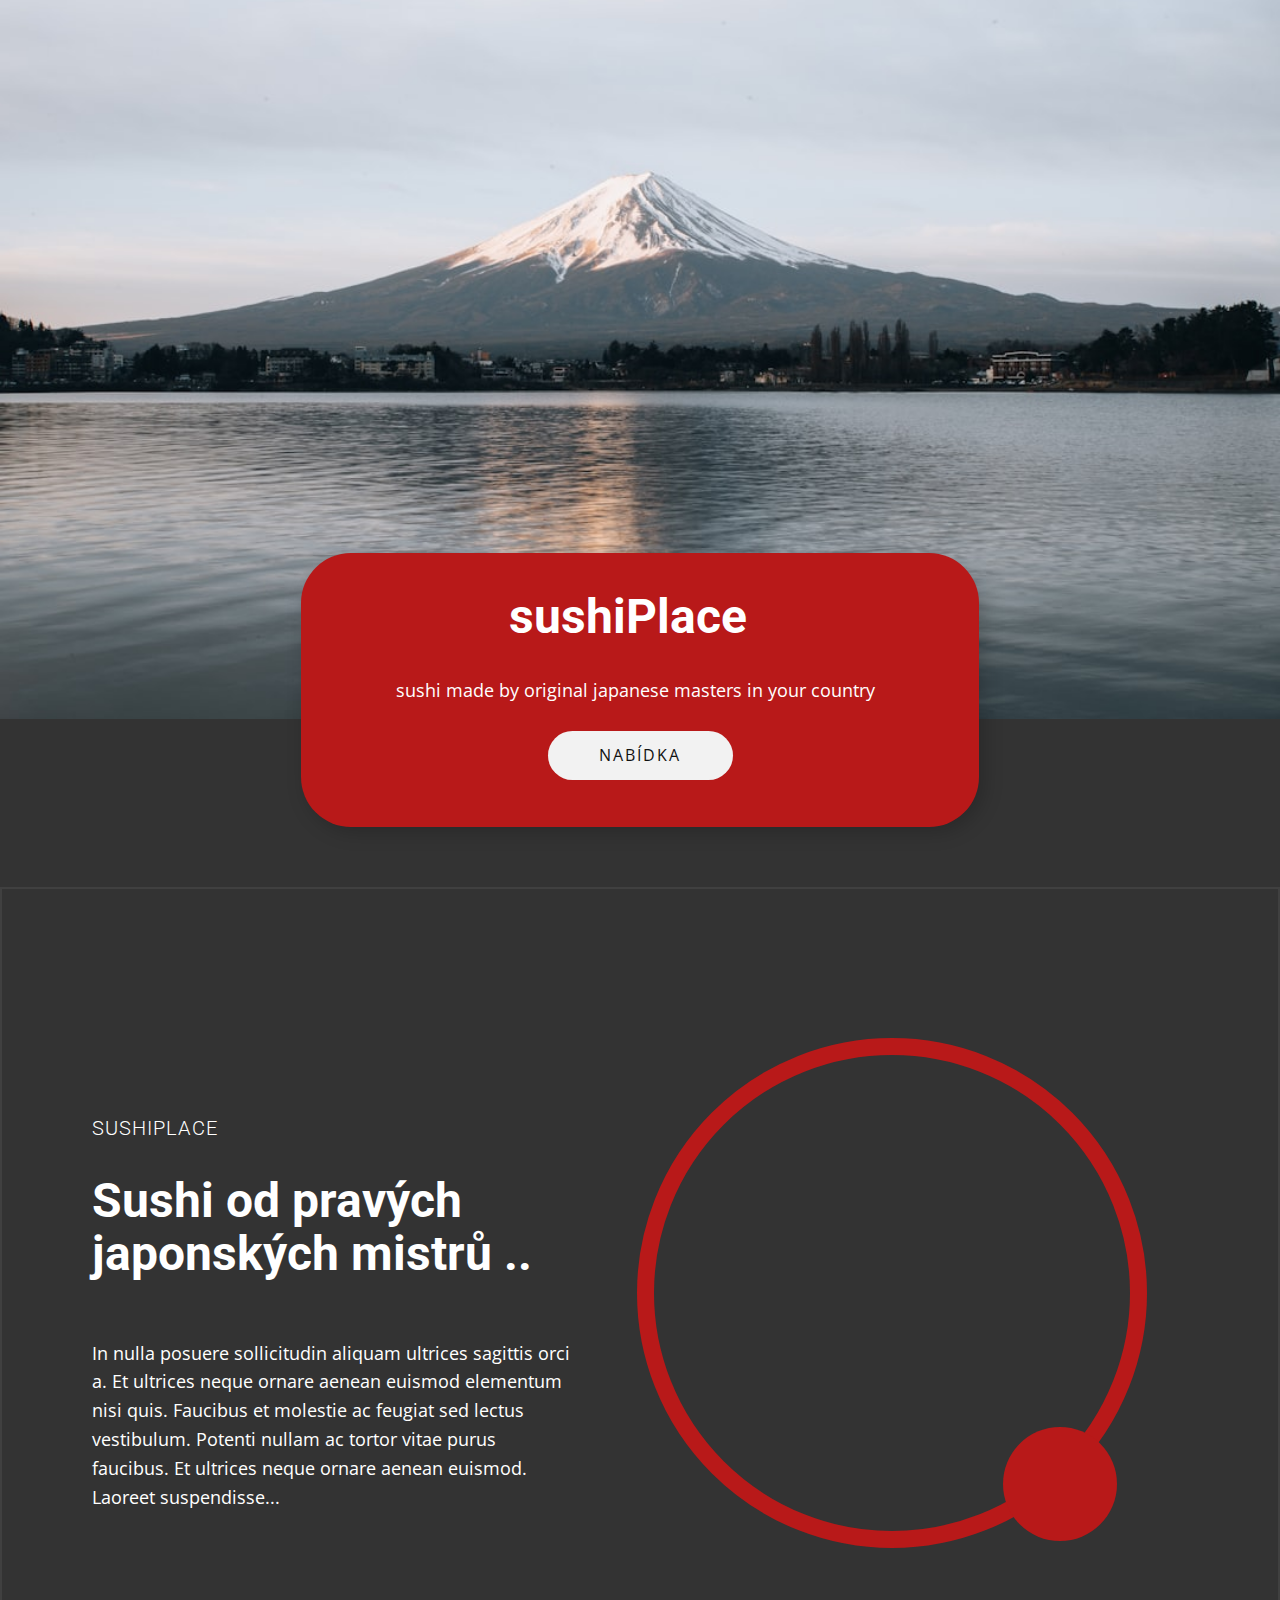
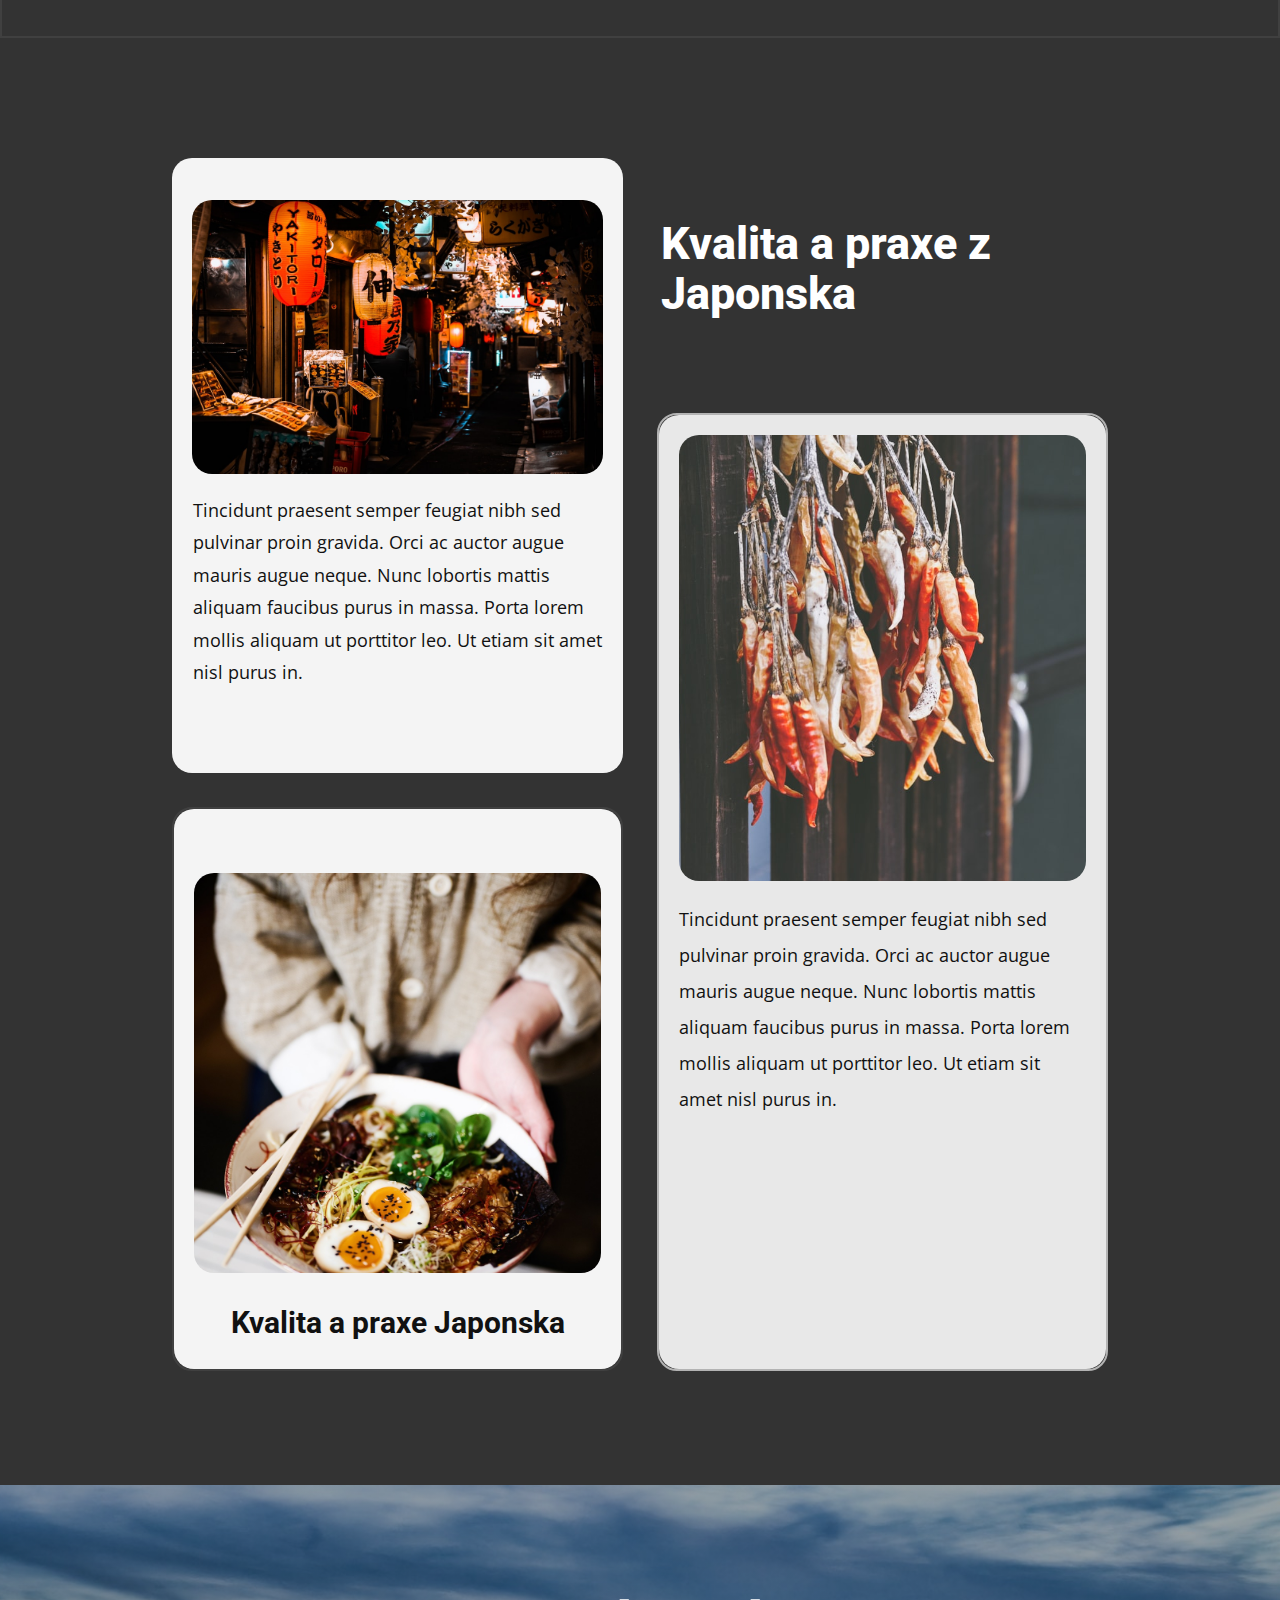
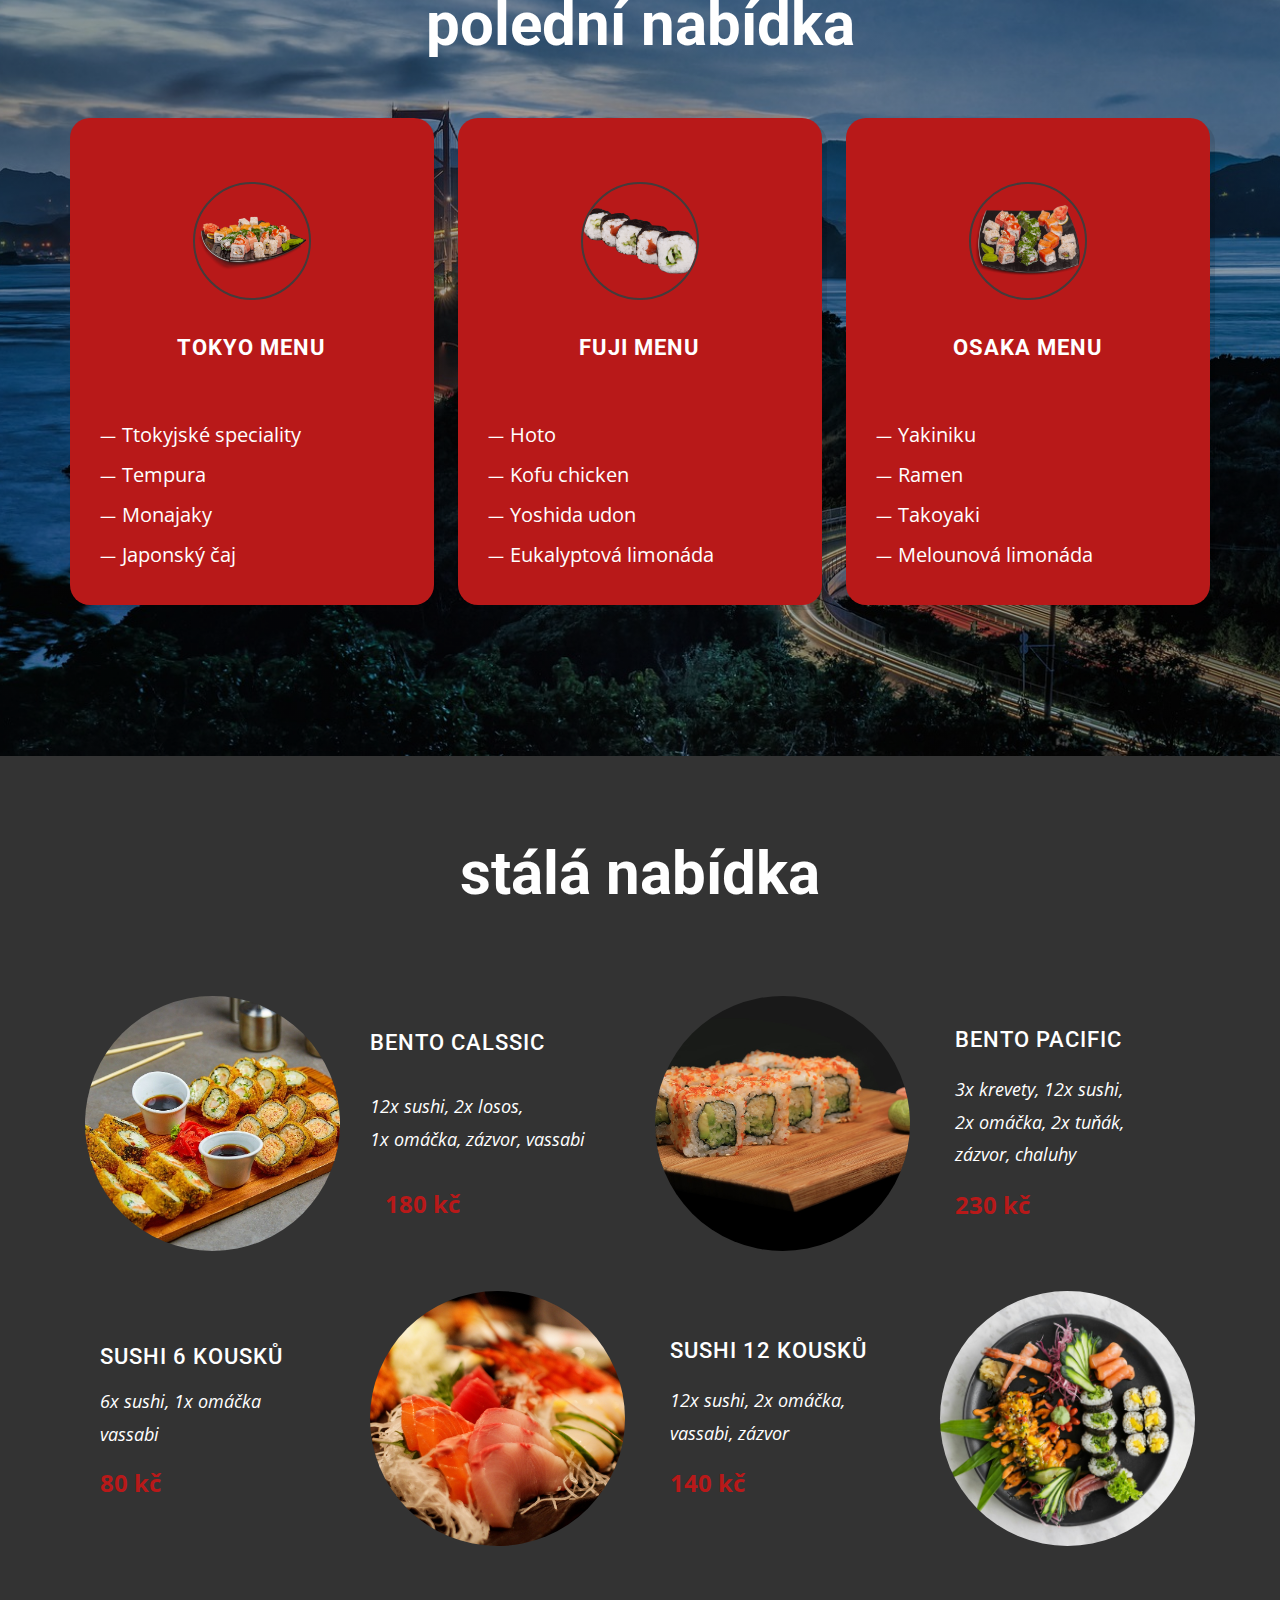
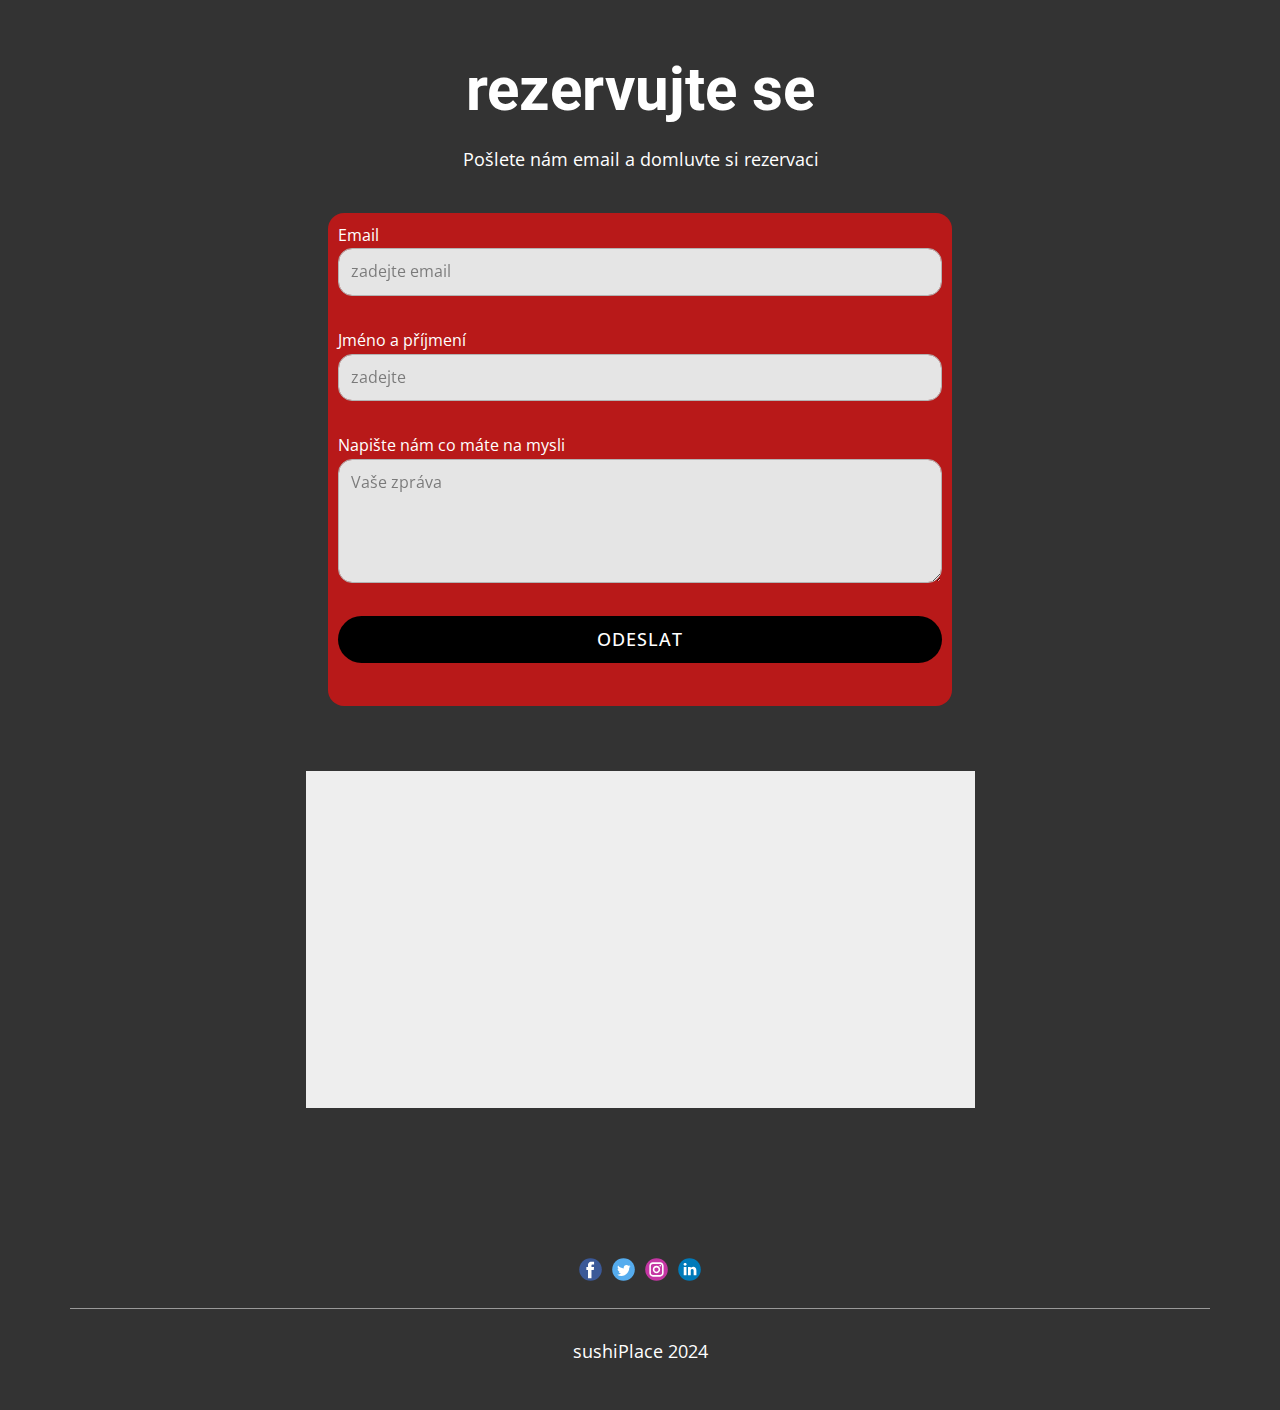
==== Home.html @ 06d46e01 "Update Home.html" ====
<!DOCTYPE html>
<html style="font-size: 16px;" lang="en"><head>
    <meta name="viewport" content="width=device-width, initial-scale=1.0">
    <meta charset="utf-8">
    <meta name="keywords" content="The Handmade Bakery, ​Quality Breads are baked daily, ​We produce delicious bread and other bakery products, ​Sweets, ​We bake fresh, handmade bread, pastries and cakes every day, ​Breads and Bagels, ​Try our Favorites!, ​Quality Bread, Contact Us">
    <meta name="description" content="">
    <title>Home</title>
    <link rel="stylesheet" href="nicepage.css" media="screen">
<link rel="stylesheet" href="Home.css" media="screen">
    <script class="u-script" type="text/javascript" src="jquery.js" defer=""></script>
    <script class="u-script" type="text/javascript" src="nicepage.js" defer=""></script>
    <meta name="generator" content="Nicepage 6.11.6, nicepage.com">
    <meta name="referrer" content="origin">
    
    <link id="u-theme-google-font" rel="stylesheet" href="https://fonts.googleapis.com/css?family=Roboto:100,100i,300,300i,400,400i,500,500i,700,700i,900,900i|Open+Sans:300,300i,400,400i,500,500i,600,600i,700,700i,800,800i">

    <script type="application/ld+json">{
		"@context": "http://schema.org",
		"@type": "Organization",
		"name": "",
		"sameAs": []
     }</script>

	
    <meta name="theme-color" content="#123a5a">
    <meta property="og:title" content="Home">
    <meta property="og:type" content="website">
  <meta data-intl-tel-input-cdn-path="intlTelInput/"></head>
  <body data-path-to-root="./" data-include-products="false" class="u-body u-xl-mode" data-lang="en">
    <section class="u-clearfix u-grey-80 u-section-1" id="sec-3e54">
      <img src="images/5.jpeg" class="u-align-left u-expanded-width u-image u-image-1" data-image-width="1280" data-image-height="853">
      <div class="u-align-left u-container-style u-custom-color-1 u-group u-radius-50 u-shape-round u-similar-fill u-group-1">
        <div class="u-container-layout u-padding-12 u-container-layout-1">
          <h1 class="u-align-center u-text u-text-white u-text-1">sushiPlace </h1>
          <p class="u-align-center u-text u-text-2">sushi made by original japanese masters in your country<br>
          </p>
          <a href="#nabídka" class="u-align-center u-border-none u-btn u-btn-round u-button-style u-grey-5 u-hover-black u-radius-50 u-btn-1">nabídka </a>
        </div>
      </div>
    </section>
    <section class="u-border-2 u-border-grey-75 u-clearfix u-grey-80 u-section-2" id="sec-229a">
      <div class="u-clearfix u-sheet u-valign-middle u-sheet-1">
        <div class="data-layout-selected u-clearfix u-expanded-width-xs u-gutter-0 u-layout-wrap u-layout-wrap-1">
          <div class="u-layout">
            <div class="u-layout-row">
              <div class="u-align-left u-container-style u-layout-cell u-right-cell u-size-30 u-layout-cell-1">
                <div class="u-container-layout u-container-layout-1">
                  <h5 class="u-align-left u-text u-text-1">sushiplace</h5>
                  <h2 class="u-align-left u-text u-text-2">Sushi od pravých japonských mistrů ..</h2>
                  <p class="u-align-left u-text u-text-3">In nulla posuere sollicitudin aliquam ultrices sagittis orci a. Et ultrices neque ornare aenean euismod elementum nisi quis. Faucibus et molestie ac feugiat sed lectus vestibulum. Potenti nullam ac tortor vitae purus faucibus. Et ultrices neque ornare aenean euismod. Laoreet suspendisse...</p>
                </div>
              </div>
              <div class="u-container-style u-layout-cell u-left-cell u-size-30 u-layout-cell-2">
                <div class="u-container-layout u-container-layout-2">
                  <div class="u-border-17 u-border-custom-color-1 u-expanded-width-xs u-image u-image-circle u-preserve-proportions u-image-1" data-image-width="1280" data-image-height="851">
                    <div class="u-preserve-proportions-child" style="padding-top: 100%;"></div>
                  </div>
                  <div class="u-custom-color-1 u-shape u-shape-circle u-shape-1"></div>
                </div>
              </div>
            </div>
          </div>
        </div>
      </div>
    </section>
    <section class="u-align-center u-clearfix u-grey-80 u-section-3" id="carousel_c29d">
      <div class="u-expanded-width u-grey-80 u-shape u-shape-rectangle u-shape-1"></div>
      <div class="data-layout-selected u-clearfix u-gutter-34 u-layout-wrap u-layout-wrap-1">
        <div class="u-layout">
          <div class="u-layout-row">
            <div class="u-size-30 u-size-60-md">
              <div class="u-layout-col">
                <div class="u-container-style u-layout-cell u-left-cell u-opacity u-opacity-95 u-radius u-shape-round u-size-40 u-white u-layout-cell-1">
                  <div class="u-container-layout u-container-layout-1">
                    <img class="u-expanded-width u-image u-image-round u-radius-20 u-image-1" src="images/6.jpeg" data-image-width="1280" data-image-height="853">
                    <p class="u-text u-text-1">Tincidunt praesent semper feugiat nibh sed pulvinar proin gravida. Orci ac auctor augue mauris augue neque. Nunc lobortis mattis aliquam faucibus purus in massa. Porta lorem mollis aliquam ut porttitor leo. Ut etiam sit amet nisl purus in.</p>
                  </div>
                </div>
                <div class="u-container-style u-layout-cell u-left-cell u-opacity u-opacity-95 u-radius u-shape-round u-size-20 u-white u-layout-cell-2">
                  <div class="u-border-2 u-border-grey-75 u-container-layout u-valign-bottom-lg u-valign-bottom-xl u-valign-top-sm u-valign-top-xs u-container-layout-2">
                    <img class="u-expanded-width-lg u-expanded-width-sm u-expanded-width-xl u-expanded-width-xs u-image u-image-round u-radius-20 u-image-2" src="images/d2a921a25458eed73fa77f3edffd0eef5638b993efa568c4e156ef772b89bb42c3db60f8ab508f4bc430507d8c8ce51e5f4b4629c5f50e48fc2918_1280.jpg" data-image-width="1024" data-image-height="1280">
                    <h2 class="u-hidden-lg u-hidden-sm u-hidden-xl u-text u-text-2">Kvalita apraxe z Japonska</h2>
                    <h2 class="u-text u-text-3">Kvalita a praxe Japonska</h2>
                  </div>
                </div>
              </div>
            </div>
            <div class="u-size-30 u-size-60-md">
              <div class="u-layout-col">
                <div class="u-container-style u-grey-80 u-hidden-md u-hidden-sm u-hidden-xs u-layout-cell u-right-cell u-size-20 u-layout-cell-3">
                  <div class="u-container-layout u-valign-middle-lg u-valign-middle-xl u-valign-top-xs u-container-layout-3">
                    <h2 class="u-hidden-md u-hidden-sm u-text u-text-4"> Kvalita a praxe&nbsp;z&nbsp;<br>Japonska
                    </h2>
                  </div>
                </div>
                <div class="u-container-style u-grey-5 u-layout-cell u-opacity u-opacity-95 u-radius u-right-cell u-shape-round u-size-40 u-layout-cell-4">
                  <div class="u-border-2 u-border-grey-30 u-container-layout u-valign-bottom-sm u-valign-top-lg u-valign-top-xl u-container-layout-4">
                    <img class="custom-expanded u-expanded-width-lg u-expanded-width-md u-expanded-width-xl u-image u-image-round u-radius-20 u-image-3" src="images/7.jpeg" data-image-width="1280" data-image-height="850">
                    <p class="u-align-left u-text u-text-5">Tincidunt praesent semper feugiat nibh sed pulvinar proin gravida. Orci ac auctor augue mauris augue neque. Nunc lobortis mattis aliquam faucibus purus in massa. Porta lorem mollis aliquam ut porttitor leo. Ut etiam sit amet nisl purus in.<br>
                    </p>
                  </div>
                </div>
              </div>
            </div>
          </div>
        </div>
      </div>
    </section>
    <section class="u-clearfix u-container-align-center-lg u-container-align-center-xl u-image u-shading u-section-4" id="carousel_4ce4" data-image-width="1280" data-image-height="853">
      <div class="u-clearfix u-sheet u-sheet-1">
        <h2 class="u-align-center u-text u-text-1">polední nabídka</h2>
        <div class="u-expanded-width u-layout-grid u-list u-list-1">
          <div class="u-repeater u-repeater-1">
            <div class="u-align-left u-container-style u-custom-color-1 u-list-item u-radius-20 u-repeater-item u-shape-round u-list-item-1">
              <div class="u-container-layout u-similar-container u-container-layout-1">
                <img class="u-border-2 u-border-grey-75 u-image u-image-circle u-image-contain u-opacity u-opacity-95 u-image-1" src="images/493811075-0.png" alt="" data-image-width="5516" data-image-height="3061">
                <h4 class="u-align-center u-text u-text-2">tokyo menu </h4>
                <ul class="u-custom-list u-text u-text-3">
                  <li>
                    <div class="u-list-icon">
                      <div>—</div>
                    </div>Ttokyjské speciality
                  </li>
                  <li>
                    <div class="u-list-icon">
                      <div>—</div>
                    </div>Tempura
                  </li>
                  <li>
                    <div class="u-list-icon">
                      <div>—</div>
                    </div>Monajaky
                  </li>
                  <li>
                    <div class="u-list-icon">
                      <div>—</div>
                    </div>Japonský čaj
                  </li>
                </ul>
              </div>
            </div>
            <div class="u-align-left u-container-style u-custom-color-1 u-list-item u-radius-20 u-repeater-item u-shape-round u-video-cover u-list-item-2">
              <div class="u-container-layout u-similar-container u-container-layout-2">
                <img class="u-border-2 u-border-grey-75 u-image u-image-circle u-image-contain u-opacity u-opacity-95 u-image-2" src="images/493811075-01.png" alt="" data-image-width="2639" data-image-height="1544">
                <h4 class="u-align-center u-text u-text-4">fuji&nbsp;menu </h4>
                <ul class="u-custom-list u-text u-text-5">
                  <li>
                    <div class="u-list-icon">
                      <div>—</div>
                    </div> Hoto
                  </li>
                  <li>
                    <div class="u-list-icon">
                      <div>—</div>
                    </div>Kofu chicken
                  </li>
                  <li>
                    <div class="u-list-icon">
                      <div>—</div>
                    </div>Yoshida udon
                  </li>
                  <li>
                    <div class="u-list-icon">
                      <div>—</div>
                    </div>Eukalyptová limonáda
                  </li>
                </ul>
              </div>
            </div>
            <div class="u-align-left u-container-style u-custom-color-1 u-list-item u-radius-20 u-repeater-item u-shape-round u-video-cover u-list-item-3">
              <div class="u-container-layout u-similar-container u-container-layout-3">
                <img class="u-border-2 u-border-grey-75 u-image u-image-circle u-image-contain u-opacity u-opacity-95 u-image-3" src="images/493811075-02.png" alt="" data-image-width="5051" data-image-height="3363">
                <h4 class="u-align-center u-text u-text-6">osaka menu </h4>
                <ul class="u-custom-list u-text u-text-7">
                  <li>
                    <div class="u-list-icon">
                      <div>—</div>
                    </div> Yakiniku
                  </li>
                  <li>
                    <div class="u-list-icon">
                      <div>—</div>
                    </div>Ramen
                  </li>
                  <li>
                    <div class="u-list-icon">
                      <div>—</div>
                    </div>Takoyaki
                  </li>
                  <li>
                    <div class="u-list-icon">
                      <div>—</div>
                    </div>Melounová limonáda
                  </li>
                </ul>
              </div>
            </div>
          </div>
        </div>
      </div>
    </section>
    <section class="u-align-center u-clearfix u-container-align-center u-grey-80 u-section-5" id="carousel_294c">
      <div class="u-clearfix u-sheet u-sheet-1">
        <h2 class="u-align-center u-text u-text-1">stálá nabídka </h2>
        <div class="data-layout-selected nabidka u-clearfix u-expanded-width u-gutter-0 u-layout-wrap u-layout-wrap-1">
          <div class="u-gutter-0 u-layout">
            <div class="u-layout-col">
              <div class="u-size-30">
                <div class="u-layout-row">
                  <div class="u-align-center u-container-align-center u-container-style u-layout-cell u-radius-50 u-size-15 u-layout-cell-1">
                    <div class="u-container-layout u-valign-middle u-container-layout-1">
                      <div class="u-align-center u-image u-image-circle u-image-1" data-image-width="1280" data-image-height="853"></div>
                    </div>
                  </div>
                  <div class="u-align-left u-container-style u-layout-cell u-size-15 u-layout-cell-2" data-animation-name="" data-animation-duration="0" data-animation-delay="0" data-animation-direction="">
                    <div class="u-container-layout u-container-layout-2">
                      <h4 class="u-text u-text-2">Bento calssic</h4>
                      <p class="u-text u-text-3">12x sushi, 2x losos,&nbsp;<br>1x omáčka, zázvor, vassabi 
                      </p>
                      <h5 class="u-custom-font u-text u-text-custom-color-1 u-text-font u-text-4" data-animation-name="" data-animation-duration="0" data-animation-delay="0" data-animation-direction="">180 kč </h5>
                    </div>
                  </div>
                  <div class="u-align-center u-container-align-center u-container-style u-layout-cell u-radius-50 u-size-15 u-layout-cell-3">
                    <div class="u-container-layout u-valign-middle u-container-layout-3">
                      <div class="u-align-center u-image u-image-circle u-image-2" data-image-width="1280" data-image-height="853"></div>
                    </div>
                  </div>
                  <div class="u-align-left u-container-style u-layout-cell u-size-15 u-layout-cell-4" data-animation-name="" data-animation-duration="0" data-animation-delay="0" data-animation-direction="">
                    <div class="u-container-layout u-container-layout-4">
                      <h4 class="u-text u-text-5" data-animation-name="" data-animation-duration="0" data-animation-delay="0" data-animation-direction=""> bento pacific</h4>
                      <p class="u-text u-text-6">3x krevety, 12x sushi,&nbsp;<br>2x omáčka, 2x tuňák, zázvor, chaluhy 
                      </p>
                      <h5 class="u-custom-font u-text u-text-custom-color-1 u-text-font u-text-7" data-animation-name="" data-animation-duration="0" data-animation-delay="0" data-animation-direction="">230 kč</h5>
                    </div>
                  </div>
                </div>
              </div>
              <div class="u-size-30">
                <div class="u-layout-row">
                  <div class="u-align-left u-container-style u-layout-cell u-size-15 u-layout-cell-5">
                    <div class="u-container-layout u-container-layout-5">
                      <h4 class="u-text u-text-8" data-animation-name="" data-animation-duration="0" data-animation-delay="0" data-animation-direction="">sushi 6 KOUSKŮ</h4>
                      <p class="u-text u-text-9">6x sushi, 1x omáčka<br>vassabi
                      </p>
                      <h5 class="u-custom-font u-text u-text-custom-color-1 u-text-font u-text-10" data-animation-name="" data-animation-duration="0" data-animation-delay="0" data-animation-direction="">80 kč</h5>
                    </div>
                  </div>
                  <div class="u-align-center u-container-align-center u-container-style u-layout-cell u-radius-50 u-size-15 u-layout-cell-6" data-animation-name="" data-animation-duration="0" data-animation-delay="0" data-animation-direction="">
                    <div class="u-container-layout u-valign-middle u-container-layout-6">
                      <div class="u-align-center u-image u-image-circle u-image-3" data-image-width="3888" data-image-height="2592"></div>
                    </div>
                  </div>
                  <div class="u-align-left u-container-style u-layout-cell u-size-15 u-layout-cell-7" data-animation-name="" data-animation-duration="0" data-animation-delay="0" data-animation-direction="">
                    <div class="u-container-layout u-valign-middle u-container-layout-7">
                      <h4 class="u-text u-text-11" data-animation-name="" data-animation-duration="0" data-animation-delay="0" data-animation-direction="">SUSHI 12 KOUSKŮ</h4>
                      <p class="u-text u-text-12">12x sushi, 2x omáčka, vassabi, zázvor</p>
                      <h5 class="u-custom-font u-text u-text-custom-color-1 u-text-font u-text-13">140 kč</h5>
                    </div>
                  </div>
                  <div class="u-align-center u-container-align-center u-container-style u-layout-cell u-radius-50 u-size-15 u-layout-cell-8">
                    <div class="u-container-layout u-valign-middle u-container-layout-8">
                      <div class="u-align-center u-image u-image-circle u-image-4" data-image-width="1280" data-image-height="1280"></div>
                    </div>
                  </div>
                </div>
              </div>
            </div>
          </div>
        </div>
      </div>
    </section>
    <section class="u-clearfix u-grey-80 u-section-6" id="carousel_a630">
      <div class="u-clearfix u-sheet u-sheet-1">
        <h2 class="u-align-center u-text u-text-1">rezervujte se</h2>
        <p class="u-align-center u-text u-text-2">Pošlete nám email a domluvte si rezervaci</p>
        <div class="rezervace u-custom-color-1 u-form u-radius u-form-1">
          <form action="https://forms.nicepagesrv.com/v2/form/process" class="u-clearfix u-form-spacing-32 u-form-vertical u-inner-form" source="email" name="form" style="padding: 10px;">
            <div class="u-form-email u-form-group">
              <label for="email-bb9b" class="u-label">Email</label>
              <input type="email" placeholder="zadejte email" id="email-bb9b" name="email" class="u-grey-10 u-input u-input-rectangle u-radius u-input-1" required="">
            </div>
            <div class="u-form-group u-form-name">
              <label for="name-bb9b" class="u-label">Jméno a příjmení</label>
              <input type="text" placeholder="zadejte" id="name-bb9b" name="name" class="u-grey-10 u-input u-input-rectangle u-radius u-input-2" required="">
            </div>
            <div class="u-form-group u-form-textarea u-form-group-3">
              <label for="textarea-1ff0" class="u-label">Napište nám co máte na mysli</label>
              <textarea rows="4" cols="50" id="textarea-1ff0" name="textarea" class="u-grey-10 u-input u-input-rectangle u-radius u-input-3" required="" placeholder="Vaše zpráva"></textarea>
            </div>
            <div class="u-align-right u-form-group u-form-submit">
              <a href="#" class="u-black u-border-none u-btn u-btn-round u-btn-submit u-button-style u-hover-palette-1-dark-1 u-radius-50 u-btn-1">odeslat </a>
              <input type="submit" value="submit" class="u-form-control-hidden">
            </div>
            <div class="u-form-send-message u-form-send-success"> Thank you! Your message has been sent. </div>
            <div class="u-form-send-error u-form-send-message"> Unable to send your message. Please fix errors then try again. </div>
            <input type="hidden" value="" name="recaptchaResponse">
            <input type="hidden" name="formServices" value="ac573a32-cc22-cfc0-8073-b51dd8673e1d">
          </form>
        </div>
        <div class="u-grey-light-2 u-map u-map-1">
          <div class="embed-responsive">
            <iframe class="embed-responsive-item" src="https://maps.google.com/maps?output=embed&amp;q=Prague&amp;z=17&amp;t=m" data-map="JTdCJTIyYWRkcmVzcyUyMiUzQSUyMlByYWd1ZSUyMiUyQyUyMnpvb20lMjIlM0ExNyUyQyUyMnR5cGVJZCUyMiUzQSUyMnJvYWQlMjIlMkMlMjJsYW5nJTIyJTNBbnVsbCUyQyUyMmFwaUtleSUyMiUzQW51bGwlMkMlMjJtYXJrZXJzJTIyJTNBJTVCJTVEJTdE"></iframe>
          </div>
        </div>
      </div>
    </section>
    
    
    
    <footer class="u-clearfix u-footer u-grey-80" id="sec-9fee"><div class="u-clearfix u-sheet u-sheet-1">
        <div class="u-align-left u-social-icons u-spacing-10 u-social-icons-1">
          <a class="u-social-url" title="facebook" target="_blank" href=""><span class="u-icon u-social-facebook u-social-icon u-icon-1"><svg class="u-svg-link" preserveAspectRatio="xMidYMin slice" viewBox="0 0 112 112" style=""><use xlink:href="#svg-0c89"></use></svg><svg class="u-svg-content" viewBox="0 0 112 112" x="0" y="0" id="svg-0c89"><circle fill="currentColor" cx="56.1" cy="56.1" r="55"></circle><path fill="#FFFFFF" d="M73.5,31.6h-9.1c-1.4,0-3.6,0.8-3.6,3.9v8.5h12.6L72,58.3H60.8v40.8H43.9V58.3h-8V43.9h8v-9.2
            c0-6.7,3.1-17,17-17h12.5v13.9H73.5z"></path></svg></span>
          </a>
          <a class="u-social-url" title="twitter" target="_blank" href=""><span class="u-icon u-social-icon u-social-twitter u-icon-2"><svg class="u-svg-link" preserveAspectRatio="xMidYMin slice" viewBox="0 0 112 112" style=""><use xlink:href="#svg-1e90"></use></svg><svg class="u-svg-content" viewBox="0 0 112 112" x="0" y="0" id="svg-1e90"><circle fill="currentColor" class="st0" cx="56.1" cy="56.1" r="55"></circle><path fill="#FFFFFF" d="M83.8,47.3c0,0.6,0,1.2,0,1.7c0,17.7-13.5,38.2-38.2,38.2C38,87.2,31,85,25,81.2c1,0.1,2.1,0.2,3.2,0.2
            c6.3,0,12.1-2.1,16.7-5.7c-5.9-0.1-10.8-4-12.5-9.3c0.8,0.2,1.7,0.2,2.5,0.2c1.2,0,2.4-0.2,3.5-0.5c-6.1-1.2-10.8-6.7-10.8-13.1
            c0-0.1,0-0.1,0-0.2c1.8,1,3.9,1.6,6.1,1.7c-3.6-2.4-6-6.5-6-11.2c0-2.5,0.7-4.8,1.8-6.7c6.6,8.1,16.5,13.5,27.6,14
            c-0.2-1-0.3-2-0.3-3.1c0-7.4,6-13.4,13.4-13.4c3.9,0,7.3,1.6,9.8,4.2c3.1-0.6,5.9-1.7,8.5-3.3c-1,3.1-3.1,5.8-5.9,7.4
            c2.7-0.3,5.3-1,7.7-2.1C88.7,43,86.4,45.4,83.8,47.3z"></path></svg></span>
          </a>
          <a class="u-social-url" title="instagram" target="_blank" href=""><span class="u-icon u-social-icon u-social-instagram u-icon-3"><svg class="u-svg-link" preserveAspectRatio="xMidYMin slice" viewBox="0 0 112 112" style=""><use xlink:href="#svg-c12d"></use></svg><svg class="u-svg-content" viewBox="0 0 112 112" x="0" y="0" id="svg-c12d"><circle fill="currentColor" cx="56.1" cy="56.1" r="55"></circle><path fill="#FFFFFF" d="M55.9,38.2c-9.9,0-17.9,8-17.9,17.9C38,66,46,74,55.9,74c9.9,0,17.9-8,17.9-17.9C73.8,46.2,65.8,38.2,55.9,38.2
            z M55.9,66.4c-5.7,0-10.3-4.6-10.3-10.3c-0.1-5.7,4.6-10.3,10.3-10.3c5.7,0,10.3,4.6,10.3,10.3C66.2,61.8,61.6,66.4,55.9,66.4z"></path><path fill="#FFFFFF" d="M74.3,33.5c-2.3,0-4.2,1.9-4.2,4.2s1.9,4.2,4.2,4.2s4.2-1.9,4.2-4.2S76.6,33.5,74.3,33.5z"></path><path fill="#FFFFFF" d="M73.1,21.3H38.6c-9.7,0-17.5,7.9-17.5,17.5v34.5c0,9.7,7.9,17.6,17.5,17.6h34.5c9.7,0,17.5-7.9,17.5-17.5V38.8
            C90.6,29.1,82.7,21.3,73.1,21.3z M83,73.3c0,5.5-4.5,9.9-9.9,9.9H38.6c-5.5,0-9.9-4.5-9.9-9.9V38.8c0-5.5,4.5-9.9,9.9-9.9h34.5
            c5.5,0,9.9,4.5,9.9,9.9V73.3z"></path></svg></span>
          </a>
          <a class="u-social-url" title="linkedin" target="_blank" href=""><span class="u-icon u-social-icon u-social-linkedin u-icon-4"><svg class="u-svg-link" preserveAspectRatio="xMidYMin slice" viewBox="0 0 112 112" style=""><use xlink:href="#svg-e833"></use></svg><svg class="u-svg-content" viewBox="0 0 112 112" x="0" y="0" id="svg-e833"><circle fill="currentColor" cx="56.1" cy="56.1" r="55"></circle><path fill="#FFFFFF" d="M41.3,83.7H27.9V43.4h13.4V83.7z M34.6,37.9L34.6,37.9c-4.6,0-7.5-3.1-7.5-7c0-4,3-7,7.6-7s7.4,3,7.5,7
            C42.2,34.8,39.2,37.9,34.6,37.9z M89.6,83.7H76.2V62.2c0-5.4-1.9-9.1-6.8-9.1c-3.7,0-5.9,2.5-6.9,4.9c-0.4,0.9-0.4,2.1-0.4,3.3v22.5
            H48.7c0,0,0.2-36.5,0-40.3h13.4v5.7c1.8-2.7,5-6.7,12.1-6.7c8.8,0,15.4,5.8,15.4,18.1V83.7z"></path></svg></span>
          </a>
        </div>
        <div class="u-border-1 u-border-white u-expanded-width u-line u-line-horizontal u-opacity u-opacity-50 u-line-1"></div>
        <p class="u-align-center u-text u-text-1">sushiPlace 2024 </p>
      </div></footer>
</body>
</html>
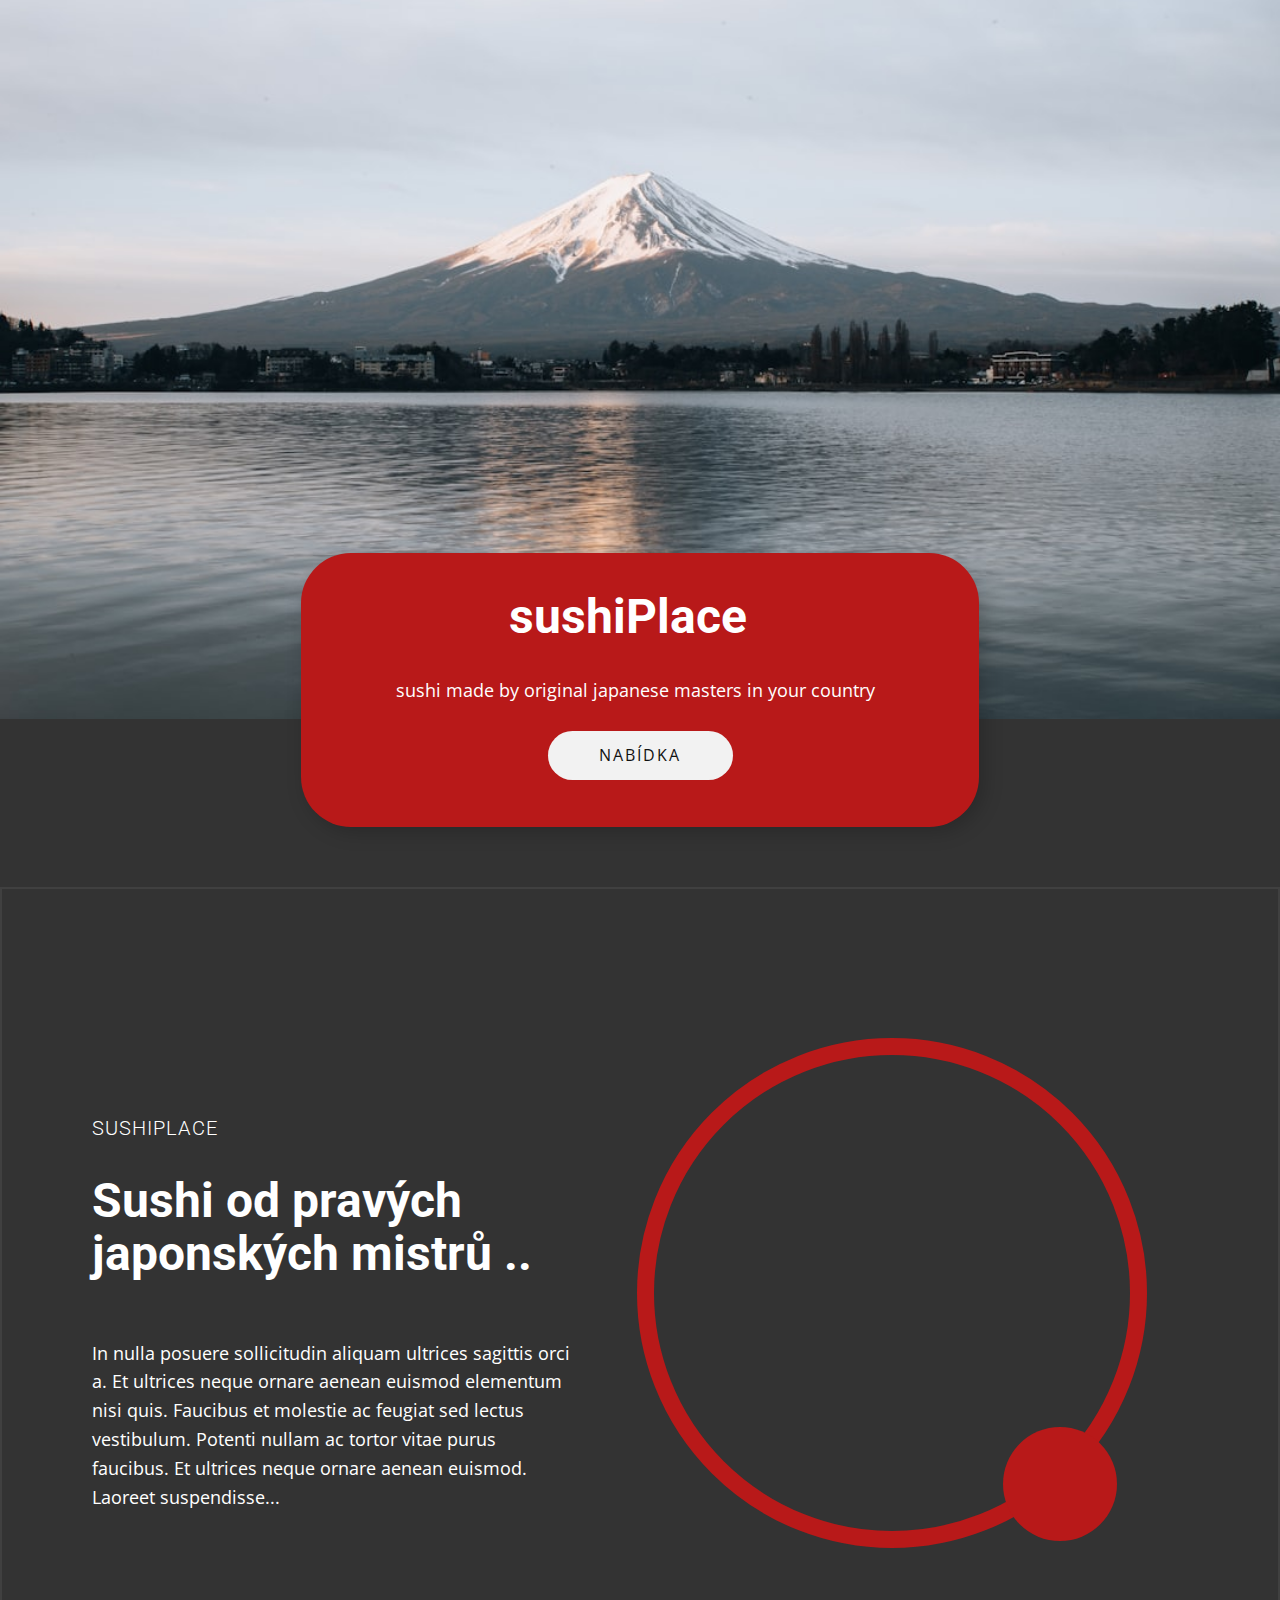
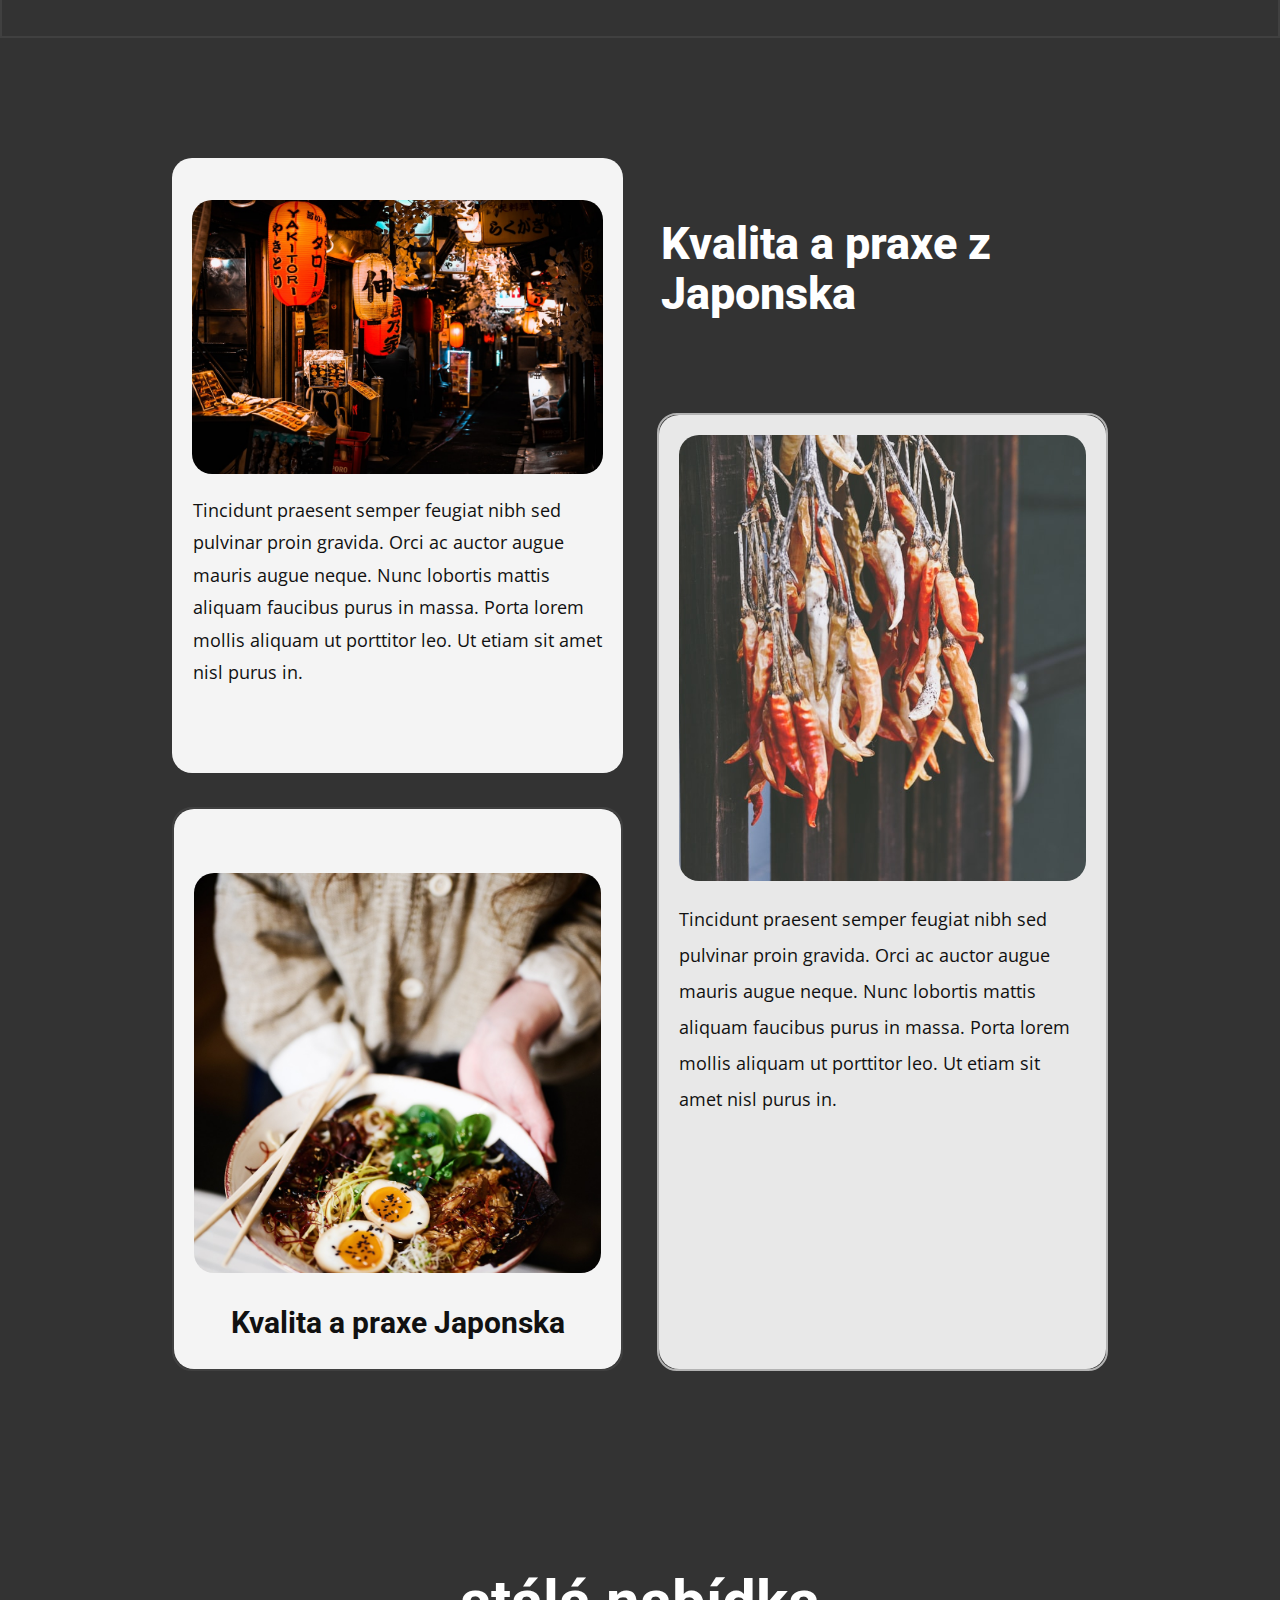
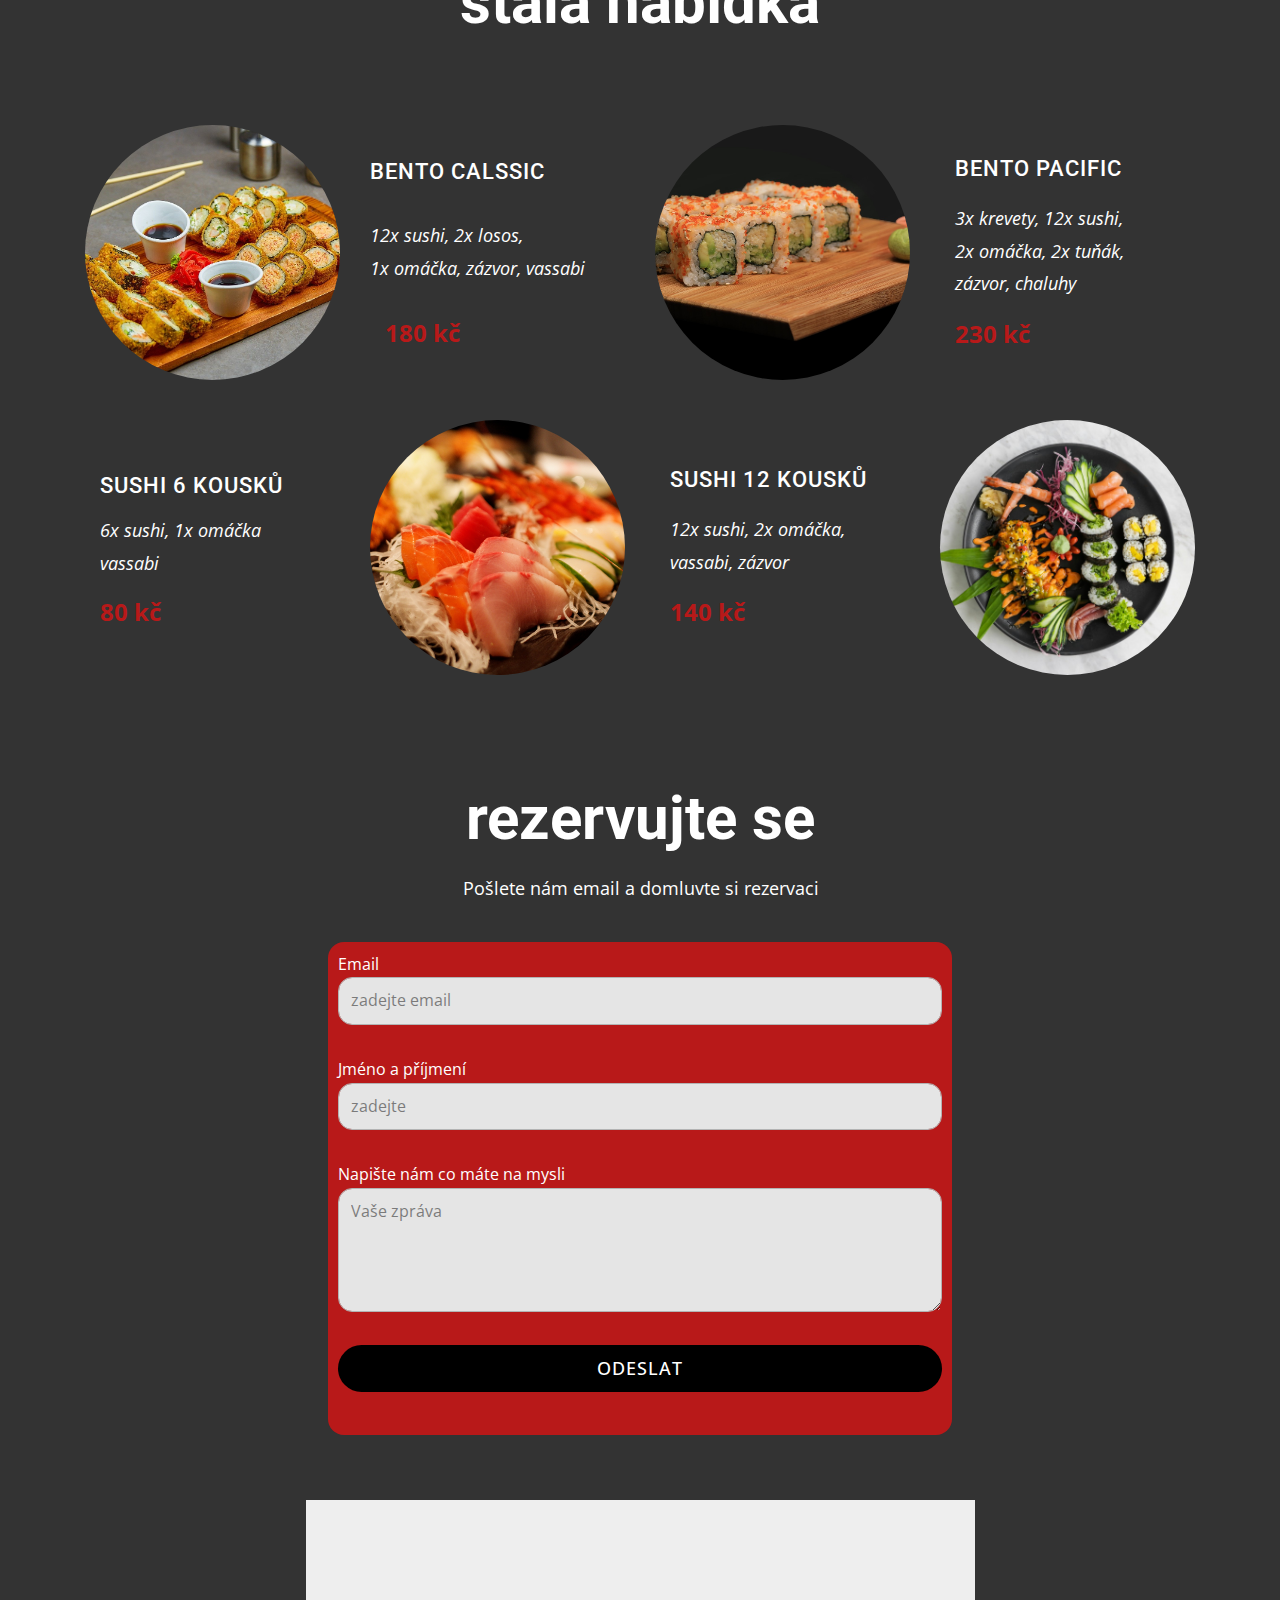
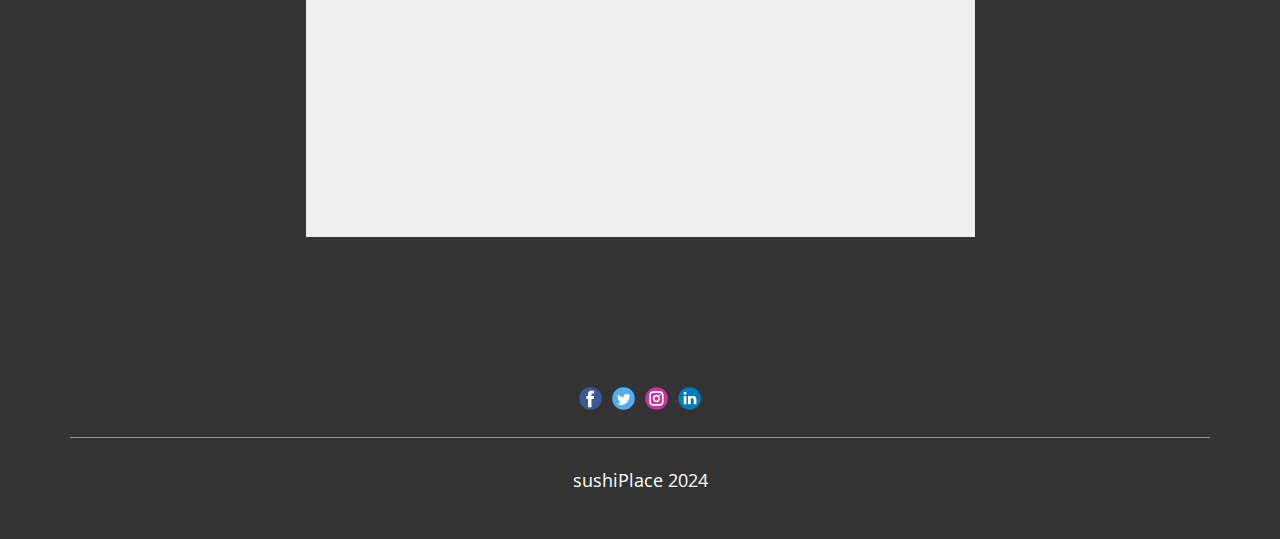
==== commit 4bcff8ff: "Update Home.html" ====
--- a/Home.html
+++ b/Home.html
@@ -5,9 +5,9 @@
     <meta name="keywords" content="The Handmade Bakery, ​Quality Breads are baked daily, ​We produce delicious bread and other bakery products, ​Sweets, ​We bake fresh, handmade bread, pastries and cakes every day, ​Breads and Bagels, ​Try our Favorites!, ​Quality Bread, Contact Us">
     <meta name="description" content="">
     <title>Home</title>
-    <link rel="stylesheet" href="nicepage.css" media="screen">
+    <link rel="stylesheet" href="frw.css" media="screen">
 <link rel="stylesheet" href="Home.css" media="screen">
-    <script class="u-script" type="text/javascript" src="jquery.js" defer=""></script>
+    <script class="u-script" type="text/javascript" src="home.js" defer=""></script>
     <script class="u-script" type="text/javascript" src="nicepage.js" defer=""></script>
     <meta name="generator" content="Nicepage 6.11.6, nicepage.com">
     <meta name="referrer" content="origin">
@@ -106,7 +106,7 @@
         </div>
       </div>
     </section>
-    <section class="u-clearfix u-container-align-center-lg u-container-align-center-xl u-image u-shading u-section-4" id="carousel_4ce4" data-image-width="1280" data-image-height="853">
+    <section class="u-clearfix u-container-align-center-lg u-container-align-center-xl u-image u-shading u-section-4" id="carousel_4ce4" data-image-width="1280" data-image-height="853" >
       <div class="u-clearfix u-sheet u-sheet-1">
         <h2 class="u-align-center u-text u-text-1">polední nabídka</h2>
         <div class="u-expanded-width u-layout-grid u-list u-list-1">
@@ -333,3 +333,23 @@
       </div></footer>
 </body>
 </html>
+<script>
+
+const section = document.getElementById('carousel_4ce4');
+	
+  function showHideSection() {
+  const now = new Date();
+  const hours = now.getHours(); 
+
+  if (hours < 11 || hours > 14) {
+    section.style.display = 'none';
+  } else {
+    section.style.display = 'block';
+  }
+}
+
+window.onload = showHideSection;
+
+setInterval(showHideSection, 60000);
+	
+</script>
--- a/frw.css
+++ b/frw.css
@@ -0,0 +1,42670 @@
+
+.fr-clearfix::after {
+  clear: both;
+  display: block;
+  content: "";
+  height: 0; }
+
+.fr-hide-by-clipping {
+  position: absolute;
+  width: 1px;
+  height: 1px;
+  padding: 0;
+  margin: -1px;
+  overflow: hidden;
+  clip: rect(0, 0, 0, 0);
+  border: 0; }
+
+.fr-view img.fr-rounded, .fr-view .fr-img-caption.fr-rounded img {
+  border-radius: 10px;
+  -moz-border-radius: 10px;
+  -webkit-border-radius: 10px;
+  -moz-background-clip: padding;
+  -webkit-background-clip: padding-box;
+  background-clip: padding-box; }
+
+.fr-view img.fr-shadow, .fr-view .fr-img-caption.fr-shadow img {
+  -webkit-box-shadow: 10px 10px 5px 0px #cccccc;
+  -moz-box-shadow: 10px 10px 5px 0px #cccccc;
+  box-shadow: 10px 10px 5px 0px #cccccc; }
+
+.fr-view img.fr-bordered, .fr-view .fr-img-caption.fr-bordered img {
+  border: solid 5px #CCC; }
+
+.fr-view img.fr-bordered {
+  -webkit-box-sizing: content-box;
+  -moz-box-sizing: content-box;
+  box-sizing: content-box; }
+
+.fr-view .fr-img-caption.fr-bordered img {
+  -webkit-box-sizing: border-box;
+  -moz-box-sizing: border-box;
+  box-sizing: border-box; }
+
+.fr-view {
+  word-wrap: break-word; }
+  .fr-view span[style~="color:"] a {
+    color: inherit; }
+  .fr-view strong {
+    font-weight: 700; }
+  .fr-view table[border='0'] td:not([class]), .fr-view table[border='0'] th:not([class]), .fr-view table[border='0'] td[class=""], .fr-view table[border='0'] th[class=""] {
+    border-width: 0px; }
+  .fr-view table {
+    border: none;
+    border-collapse: collapse;
+    empty-cells: show;
+    max-width: 100%; }
+    .fr-view table td {
+      min-width: 5px; }
+    .fr-view table.fr-dashed-borders td, .fr-view table.fr-dashed-borders th {
+      border-style: dashed; }
+    .fr-view table.fr-alternate-rows tbody tr:nth-child(2n) {
+      background: whitesmoke; }
+    .fr-view table td, .fr-view table th {
+      border: 1px solid #DDD; }
+      .fr-view table td:empty, .fr-view table th:empty {
+        height: 20px; }
+      .fr-view table td.fr-highlighted, .fr-view table th.fr-highlighted {
+        border: 1px double red; }
+      .fr-view table td.fr-thick, .fr-view table th.fr-thick {
+        border-width: 2px; }
+    .fr-view table th {
+      background: #ececec; }
+  .fr-view hr {
+    clear: both;
+    user-select: none;
+    -o-user-select: none;
+    -moz-user-select: none;
+    -khtml-user-select: none;
+    -webkit-user-select: none;
+    -ms-user-select: none;
+    break-after: always;
+    page-break-after: always; }
+  .fr-view .fr-file {
+    position: relative; }
+    .fr-view .fr-file::after {
+      position: relative;
+      content: "\1F4CE";
+      font-weight: normal; }
+  .fr-view pre {
+    white-space: pre-wrap;
+    word-wrap: break-word;
+    overflow: visible; }
+
+  .fr-view span.fr-emoticon {
+    font-weight: normal;
+    font-family: "Apple Color Emoji","Segoe UI Emoji","NotoColorEmoji","Segoe UI Symbol","Android Emoji","EmojiSymbols";
+    display: inline;
+    line-height: 0; }
+    .fr-view span.fr-emoticon.fr-emoticon-img {
+      background-repeat: no-repeat !important;
+      font-size: inherit;
+      height: 1em;
+      width: 1em;
+      min-height: 20px;
+      min-width: 20px;
+      display: inline-block;
+      margin: -.1em .1em .1em;
+      line-height: 1;
+      vertical-align: middle; }
+  .fr-view .fr-text-gray {
+    color: #AAA !important; }
+  .fr-view .fr-text-bordered {
+    border-top: solid 1px #222;
+    border-bottom: solid 1px #222;
+    padding: 10px 0; }
+  .fr-view .fr-text-spaced {
+    letter-spacing: 1px; }
+  .fr-view .fr-text-uppercase {
+    text-transform: uppercase; }
+  .fr-view .fr-class-highlighted {
+    background-color: #ffff00; }
+  .fr-view .fr-class-code {
+    border-color: #cccccc;
+    border-radius: 2px;
+    -moz-border-radius: 2px;
+    -webkit-border-radius: 2px;
+    -moz-background-clip: padding;
+    -webkit-background-clip: padding-box;
+    background-clip: padding-box;
+    background: #f5f5f5;
+    padding: 10px;
+    font-family: "Courier New", Courier, monospace; }
+  .fr-view .fr-class-transparency {
+    opacity: 0.5; }
+  .fr-view img {
+    position: relative;
+    max-width: 100%; }
+    .fr-view img.fr-dib {
+      margin: 10px auto;
+      display: block;
+      float: none;
+      vertical-align: top; }
+      .fr-view img.fr-dib.fr-fil {
+        margin-left: 0;
+        text-align: left; }
+      .fr-view img.fr-dib.fr-fir {
+        margin-right: 0;
+        text-align: right; }
+    .fr-view img.fr-dii {
+      display: inline-block;
+      float: none;
+      vertical-align: bottom;
+      margin-left: 5px;
+      margin-right: 5px;
+      max-width: calc(100% - (2 * 5px)); }
+      .fr-view img.fr-dii.fr-fil {
+        float: left;
+        margin: 10px 15px 10px 0;
+        max-width: calc(100% - 5px); }
+      .fr-view img.fr-dii.fr-fir {
+        float: right;
+        margin: 10px 0 10px 15px;
+        max-width: calc(100% - 5px); }
+  .fr-view span.fr-img-caption {
+    position: relative;
+    max-width: 100%; }
+    .fr-view span.fr-img-caption.fr-dib {
+      margin: 5px auto;
+      display: block;
+      float: none;
+      vertical-align: top; }
+      .fr-view span.fr-img-caption.fr-dib.fr-fil {
+        margin-left: 0;
+        text-align: left; }
+      .fr-view span.fr-img-caption.fr-dib.fr-fir {
+        margin-right: 0;
+        text-align: right; }
+    .fr-view span.fr-img-caption.fr-dii {
+      display: inline-block;
+      float: none;
+      vertical-align: bottom;
+      margin-left: 5px;
+      margin-right: 5px;
+      max-width: calc(100% - (2 * 5px)); }
+      .fr-view span.fr-img-caption.fr-dii.fr-fil {
+        float: left;
+        margin: 5px 5px 5px 0;
+        max-width: calc(100% - 5px); }
+      .fr-view span.fr-img-caption.fr-dii.fr-fir {
+        float: right;
+        margin: 5px 0 5px 5px;
+        max-width: calc(100% - 5px); }
+  .fr-view .fr-video {
+    text-align: center;
+    position: relative; }
+    .fr-view .fr-video.fr-rv {
+      padding-bottom: 56.25%;
+      padding-top: 30px;
+      height: 0;
+      overflow: hidden; }
+      .fr-view .fr-video.fr-rv > iframe, .fr-view .fr-video.fr-rv object, .fr-view .fr-video.fr-rv embed {
+        position: absolute !important;
+        top: 0;
+        left: 0;
+        width: 100%;
+        height: 100%; }
+    .fr-view .fr-video > * {
+      -webkit-box-sizing: content-box;
+      -moz-box-sizing: content-box;
+      box-sizing: content-box;
+      max-width: 100%;
+      border: none; }
+    .fr-view .fr-video.fr-dvb {
+      display: block;
+      clear: both; }
+      .fr-view .fr-video.fr-dvb.fr-fvl {
+        text-align: left; }
+      .fr-view .fr-video.fr-dvb.fr-fvr {
+        text-align: right; }
+    .fr-view .fr-video.fr-dvi {
+      display: inline-block; }
+      .fr-view .fr-video.fr-dvi.fr-fvl {
+        float: left; }
+      .fr-view .fr-video.fr-dvi.fr-fvr {
+        float: right; }
+  .fr-view a.fr-strong {
+    font-weight: 700; }
+  .fr-view a.fr-green {
+    color: green; }
+  .fr-view .fr-img-caption {
+    text-align: center; }
+    .fr-view .fr-img-caption .fr-img-wrap {
+      padding: 0;
+      margin: auto;
+      text-align: center;
+      width: 100%; }
+      .fr-view .fr-img-caption .fr-img-wrap a {
+        display: block; }
+      .fr-view .fr-img-caption .fr-img-wrap img {
+        display: block;
+        margin: auto;
+        width: 100%; }
+      .fr-view .fr-img-caption .fr-img-wrap > span {
+        margin: auto;
+        display: block;
+        padding: 5px 5px 10px;
+        font-size: 14px;
+        font-weight: initial;
+        -webkit-box-sizing: border-box;
+        -moz-box-sizing: border-box;
+        box-sizing: border-box;
+        -webkit-opacity: 0.9;
+        -moz-opacity: 0.9;
+        opacity: 0.9;
+        -ms-filter: "progid:DXImageTransform.Microsoft.Alpha(Opacity=0)";
+        width: 100%;
+        text-align: center; }
+  .fr-view button.fr-rounded, .fr-view input.fr-rounded, .fr-view textarea.fr-rounded {
+    border-radius: 10px;
+    -moz-border-radius: 10px;
+    -webkit-border-radius: 10px;
+    -moz-background-clip: padding;
+    -webkit-background-clip: padding-box;
+    background-clip: padding-box; }
+  .fr-view button.fr-large, .fr-view input.fr-large, .fr-view textarea.fr-large {
+    font-size: 24px; }
+
+/**
+ * Image style.
+ */
+a.fr-view.fr-strong {
+  font-weight: 700; }
+a.fr-view.fr-green {
+  color: green; }
+
+
+img.fr-view {
+  position: relative;
+  max-width: 100%; }
+  img.fr-view.fr-dib {
+    margin: 5px auto;
+    display: block;
+    float: none;
+    vertical-align: top; }
+    img.fr-view.fr-dib.fr-fil {
+      margin-left: 0;
+      text-align: left; }
+    img.fr-view.fr-dib.fr-fir {
+      margin-right: 0;
+      text-align: right; }
+  img.fr-view.fr-dii {
+    display: inline-block;
+    float: none;
+    vertical-align: bottom;
+    margin-left: 5px;
+    margin-right: 5px;
+    max-width: calc(100% - (2 * 5px)); }
+    img.fr-view.fr-dii.fr-fil {
+      float: left;
+      margin: 5px 5px 5px 0;
+      max-width: calc(100% - 5px); }
+    img.fr-view.fr-dii.fr-fir {
+      float: right;
+      margin: 5px 0 5px 5px;
+      max-width: calc(100% - 5px); }
+
+span.fr-img-caption.fr-view {
+  position: relative;
+  max-width: 100%; }
+  span.fr-img-caption.fr-view.fr-dib {
+    margin: 5px auto;
+    display: block;
+    float: none;
+    vertical-align: top; }
+    span.fr-img-caption.fr-view.fr-dib.fr-fil {
+      margin-left: 0;
+      text-align: left; }
+    span.fr-img-caption.fr-view.fr-dib.fr-fir {
+      margin-right: 0;
+      text-align: right; }
+  span.fr-img-caption.fr-view.fr-dii {
+    display: inline-block;
+    float: none;
+    vertical-align: bottom;
+    margin-left: 5px;
+    margin-right: 5px;
+    max-width: calc(100% - (2 * 5px)); }
+    span.fr-img-caption.fr-view.fr-dii.fr-fil {
+      float: left;
+      margin: 5px 5px 5px 0;
+      max-width: calc(100% - 5px); }
+    span.fr-img-caption.fr-view.fr-dii.fr-fir {
+      float: right;
+      margin: 5px 0 5px 5px;
+      max-width: calc(100% - 5px); }
+/*end-commonstyles library*/@charset "UTF-8";
+.u-hidden-block {
+  visibility: hidden!important;
+}
+.u-locked-block {
+  pointer-events: none!important;
+}
+/*! normalize.css v4.1.1 | MIT License | github.com/necolas/normalize.css */
+html {
+  font-family: sans-serif;
+  -ms-text-size-adjust: 100%;
+  -webkit-text-size-adjust: 100%;
+}
+body {
+  margin: 0;
+}
+article,
+aside,
+details,
+figcaption,
+figure,
+footer,
+header,
+main,
+menu,
+nav,
+section,
+summary {
+  display: block;
+}
+audio,
+canvas,
+progress,
+video {
+  display: inline-block;
+}
+audio:not([controls]) {
+  display: none;
+  height: 0;
+}
+progress {
+  vertical-align: baseline;
+}
+template,
+[hidden] {
+  display: none;
+}
+a {
+  background-color: transparent;
+  -webkit-text-decoration-skip: objects;
+}
+a:active,
+a:hover {
+  outline-width: 0;
+}
+abbr[title] {
+  border-bottom: none;
+  text-decoration: underline;
+}
+b,
+strong {
+  font-weight: inherit;
+  font-weight: bold;
+}
+dfn {
+  font-style: italic;
+}
+h1 {
+  font-size: 2em;
+  margin: 0.67em 0;
+}
+mark {
+  background-color: #ff0;
+  color: #000;
+}
+small {
+  font-size: 80%;
+}
+sub,
+sup {
+  font-size: 75%;
+  line-height: 0;
+  position: relative;
+  vertical-align: baseline;
+}
+sub {
+  bottom: -0.25em;
+}
+sup {
+  top: -0.5em;
+}
+img {
+  border-style: none;
+}
+svg:not(:root) {
+  overflow: hidden;
+}
+code,
+kbd,
+pre,
+samp {
+  font-family: monospace,monospace;
+  font-size: 1em;
+}
+hr {
+  box-sizing: content-box;
+  height: 0;
+  overflow: visible;
+}
+button,
+input,
+optgroup,
+select,
+textarea {
+  color: inherit;
+  font: inherit;
+  margin: 0;
+}
+optgroup {
+  font-weight: 700;
+}
+button,
+input {
+  overflow: visible;
+}
+button,
+select {
+  text-transform: none;
+}
+button,
+html [type="button"],
+[type="reset"],
+[type="submit"] {
+  -webkit-appearance: button;
+}
+button::-moz-focus-inner,
+[type="button"]::-moz-focus-inner,
+[type="reset"]::-moz-focus-inner,
+[type="submit"]::-moz-focus-inner {
+  border-style: none;
+  padding: 0;
+}
+button:-moz-focusring,
+[type="button"]:-moz-focusring,
+[type="reset"]:-moz-focusring,
+[type="submit"]:-moz-focusring {
+  outline: 1px dotted ButtonText;
+}
+fieldset {
+  border: 1px solid silver;
+  margin: 0 2px;
+  padding: 0.35em 0.625em 0.75em;
+}
+legend {
+  box-sizing: border-box;
+  color: inherit;
+  display: table;
+  max-width: 100%;
+  padding: 0;
+  white-space: normal;
+}
+textarea {
+  overflow: auto;
+  outline: none;
+}
+button,
+select,
+input,
+textarea {
+  outline: none;
+}
+[type="checkbox"],
+[type="radio"] {
+  box-sizing: border-box;
+  padding: 0;
+}
+[type="number"]::-webkit-inner-spin-button,
+[type="number"]::-webkit-outer-spin-button {
+  height: auto;
+}
+[type="search"] {
+  -webkit-appearance: textfield;
+  outline-offset: -2px;
+}
+[type="search"]::-webkit-search-cancel-button,
+[type="search"]::-webkit-search-decoration {
+  -webkit-appearance: none;
+}
+::-webkit-input-placeholder {
+  color: inherit;
+  opacity: 0.54;
+}
+::-webkit-file-upload-button {
+  -webkit-appearance: button;
+  font: inherit;
+}
+ul,
+ol {
+  padding-left: 20px;
+}
+/* Fade effect */
+/* Over effect */
+/* Slide effect */
+/* Over and Slide effect */
+/* Flip Left effect */
+/* Flip Right effect */
+/* Flip Top effect */
+/* Flip Bottom effect */
+/* Wobble Left effect */
+/* Wobble Right effect */
+/* Wobble top effect */
+/* Wobble bottom effect */
+/* Zoom and Rotate Effects */
+/* Utility */
+.u-over-slide {
+  position: absolute;
+  left: 0;
+  top: 0;
+  width: 100%;
+  height: 100%;
+}
+.u-background-effect {
+  overflow: hidden;
+}
+.u-background-effect ~ .u-container-layout {
+  cursor: pointer;
+}
+/* Fade effect */
+.u-effect-fade .u-over-slide {
+  opacity: 0;
+  transition: all 500ms ease;
+}
+.u-effect-fade:hover .u-over-slide,
+.u-effect-fade.u-effect-active .u-over-slide {
+  opacity: 1;
+}
+/* Over effect */
+.u-effect-over-left .u-over-slide {
+  transform: translate(-100%, 0);
+  transition: all 500ms ease;
+}
+.u-effect-over-left:hover .u-over-slide,
+.u-effect-over-left.u-effect-active .u-over-slide {
+  transform: translate(0, 0);
+}
+.u-effect-over-right .u-over-slide {
+  transform: translate(100%, 0);
+  transition: all 500ms ease;
+}
+.u-effect-over-right:hover .u-over-slide,
+.u-effect-over-right.u-effect-active .u-over-slide {
+  transform: translate(0, 0);
+}
+.u-effect-over-top .u-over-slide {
+  transform: translate(0, -100%);
+  transition: all 500ms ease;
+}
+.u-effect-over-top:hover .u-over-slide,
+.u-effect-over-top.u-effect-active .u-over-slide {
+  transform: translate(0, 0);
+}
+.u-effect-over-bottom .u-over-slide {
+  transform: translate(0, 100%);
+  transition: all 500ms ease;
+}
+.u-effect-over-bottom:hover .u-over-slide,
+.u-effect-over-bottom.u-effect-active .u-over-slide {
+  transform: translate(0, 0);
+}
+.u-effect-over-topleft .u-over-slide {
+  transform: translate(-100%, -100%);
+  transition: all 500ms ease;
+}
+.u-effect-over-topleft:hover .u-over-slide,
+.u-effect-over-topleft.u-effect-active .u-over-slide {
+  transform: translate(0, 0);
+}
+.u-effect-over-topright .u-over-slide {
+  transform: translate(100%, -100%);
+  transition: all 500ms ease;
+}
+.u-effect-over-topright:hover .u-over-slide,
+.u-effect-over-topright.u-effect-active .u-over-slide {
+  transform: translate(0, 0);
+}
+.u-effect-over-bottomleft .u-over-slide {
+  transform: translate(-100%, 100%);
+  transition: all 500ms ease;
+}
+.u-effect-over-bottomleft:hover .u-over-slide,
+.u-effect-over-bottomleft.u-effect-active .u-over-slide {
+  transform: translate(0, 0);
+}
+.u-effect-over-bottomright .u-over-slide {
+  transform: translate(100%, 100%);
+  transition: all 500ms ease;
+}
+.u-effect-over-bottomright:hover .u-over-slide,
+.u-effect-over-bottomright.u-effect-active .u-over-slide {
+  transform: translate(0, 0);
+}
+/* Slide effect */
+.u-effect-slide-left .u-over-slide {
+  transform: translate(-100%, 0);
+  transition: all 500ms ease;
+}
+.u-effect-slide-left:hover .u-over-slide,
+.u-effect-slide-left.u-effect-active .u-over-slide {
+  transform: translate(0, 0);
+}
+.u-effect-slide-left .u-back-slide {
+  transition: all 500ms ease;
+}
+.u-effect-slide-left:hover .u-back-slide,
+.u-effect-slide-left.u-effect-active .u-back-slide {
+  transform: translate(100%, 0);
+}
+.u-effect-slide-right .u-over-slide {
+  transform: translate(100%, 0);
+  transition: all 500ms ease;
+}
+.u-effect-slide-right:hover .u-over-slide,
+.u-effect-slide-right.u-effect-active .u-over-slide {
+  transform: translate(0, 0);
+}
+.u-effect-slide-right .u-back-slide {
+  transition: all 500ms ease;
+}
+.u-effect-slide-right:hover .u-back-slide,
+.u-effect-slide-right.u-effect-active .u-back-slide {
+  transform: translate(-100%, 0);
+}
+.u-effect-slide-top .u-over-slide {
+  transform: translate(0, -100%);
+  transition: all 500ms ease;
+}
+.u-effect-slide-top:hover .u-over-slide,
+.u-effect-slide-top.u-effect-active .u-over-slide {
+  transform: translate(0, 0);
+}
+.u-effect-slide-top .u-back-slide {
+  transition: all 500ms ease;
+}
+.u-effect-slide-top:hover .u-back-slide,
+.u-effect-slide-top.u-effect-active .u-back-slide {
+  transform: translate(0, 100%);
+}
+.u-effect-slide-bottom .u-over-slide {
+  transform: translate(0, 100%);
+  transition: all 500ms ease;
+}
+.u-effect-slide-bottom:hover .u-over-slide,
+.u-effect-slide-bottom.u-effect-active .u-over-slide {
+  transform: translate(0, 0);
+}
+.u-effect-slide-bottom .u-back-slide {
+  transition: all 500ms ease;
+}
+.u-effect-slide-bottom:hover .u-back-slide,
+.u-effect-slide-bottom.u-effect-active .u-back-slide {
+  transform: translate(0, -100%);
+}
+.u-effect-slide-topleft .u-over-slide {
+  transform: translate(-100%, -100%);
+  transition: all 500ms ease;
+}
+.u-effect-slide-topleft:hover .u-over-slide,
+.u-effect-slide-topleft.u-effect-active .u-over-slide {
+  transform: translate(0, 0);
+}
+.u-effect-slide-topleft .u-back-slide {
+  transition: all 500ms ease;
+}
+.u-effect-slide-topleft:hover .u-back-slide,
+.u-effect-slide-topleft.u-effect-active .u-back-slide {
+  transform: translate(100%, 100%);
+}
+.u-effect-slide-topright .u-over-slide {
+  transform: translate(100%, -100%);
+  transition: all 500ms ease;
+}
+.u-effect-slide-topright:hover .u-over-slide,
+.u-effect-slide-topright.u-effect-active .u-over-slide {
+  transform: translate(0, 0);
+}
+.u-effect-slide-topright .u-back-slide {
+  transition: all 500ms ease;
+}
+.u-effect-slide-topright:hover .u-back-slide,
+.u-effect-slide-topright.u-effect-active .u-back-slide {
+  transform: translate(-100%, 100%);
+}
+.u-effect-slide-bottomleft .u-over-slide {
+  transform: translate(-100%, 100%);
+  transition: all 500ms ease;
+}
+.u-effect-slide-bottomleft:hover .u-over-slide,
+.u-effect-slide-bottomleft.u-effect-active .u-over-slide {
+  transform: translate(0, 0);
+}
+.u-effect-slide-bottomleft .u-back-slide {
+  transition: all 500ms ease;
+}
+.u-effect-slide-bottomleft:hover .u-back-slide,
+.u-effect-slide-bottomleft.u-effect-active .u-back-slide {
+  transform: translate(100%, -100%);
+}
+.u-effect-slide-bottomright .u-over-slide {
+  transform: translate(100%, 100%);
+  transition: all 500ms ease;
+}
+.u-effect-slide-bottomright:hover .u-over-slide,
+.u-effect-slide-bottomright.u-effect-active .u-over-slide {
+  transform: translate(0, 0);
+}
+.u-effect-slide-bottomright .u-back-slide {
+  transition: all 500ms ease;
+}
+.u-effect-slide-bottomright:hover .u-back-slide,
+.u-effect-slide-bottomright.u-effect-active .u-back-slide {
+  transform: translate(-100%, -100%);
+}
+/* Flip */
+.u-effect-flip-left,
+.u-effect-flip-left .u-slidesWrapper {
+  perspective: 300px;
+}
+.u-effect-flip-left .u-over-slide {
+  opacity: 0;
+  transform: rotateY(180deg);
+  transform-origin: center left;
+  transition: transform 500ms ease, transform-origin 500ms ease, opacity 0ms ease 500ms;
+}
+.u-effect-flip-left:hover .u-over-slide,
+.u-effect-flip-left.u-effect-active .u-over-slide {
+  opacity: 1;
+  transform: rotateY(0deg);
+  transition: transform 500ms ease, transform-origin 500ms ease;
+}
+.u-effect-flip-right,
+.u-effect-flip-right .u-slidesWrapper {
+  perspective: 300px;
+}
+.u-effect-flip-right .u-over-slide {
+  opacity: 0;
+  transform: rotateY(-180deg);
+  transform-origin: center right;
+  transition: transform 500ms ease, transform-origin 500ms ease, opacity 0ms ease 500ms;
+}
+.u-effect-flip-right:hover .u-over-slide,
+.u-effect-flip-right.u-effect-active .u-over-slide {
+  opacity: 1;
+  transform: rotateY(0deg);
+  transition: transform 500ms ease, transform-origin 500ms ease;
+}
+.u-effect-flip-top,
+.u-effect-flip-top .u-slidesWrapper {
+  perspective: 300px;
+}
+.u-effect-flip-top .u-over-slide {
+  opacity: 0;
+  transform: rotateX(-180deg);
+  transform-origin: center top;
+  transition: transform 500ms ease, transform-origin 500ms ease, opacity 0ms ease 500ms;
+}
+.u-effect-flip-top:hover .u-over-slide,
+.u-effect-flip-top.u-effect-active .u-over-slide {
+  opacity: 1;
+  transform: rotateX(0deg);
+  transition: transform 500ms ease, transform-origin 500ms ease;
+}
+.u-effect-flip-bottom,
+.u-effect-flip-bottom .u-slidesWrapper {
+  perspective: 300px;
+}
+.u-effect-flip-bottom .u-over-slide {
+  opacity: 0;
+  transform: rotateX(180deg);
+  transform-origin: center bottom;
+  transition: transform 500ms ease, transform-origin 500ms ease, opacity 0ms ease 500ms;
+}
+.u-effect-flip-bottom:hover .u-over-slide,
+.u-effect-flip-bottom.u-effect-active .u-over-slide {
+  opacity: 1;
+  transform: rotateX(0deg);
+  transition: transform 500ms ease, transform-origin 500ms ease;
+}
+/* Wooble */
+.u-effect-wobble-left,
+.u-effect-wobble-left .u-slidesWrapper {
+  perspective: 300px;
+}
+.u-effect-wobble-left .u-over-slide {
+  opacity: 0;
+  transform: rotateY(130deg);
+  transform-origin: center left;
+  transition: transform 500ms ease, transform-origin 500ms ease, opacity 0ms ease 500ms;
+}
+.u-effect-wobble-left:hover .u-over-slide,
+.u-effect-wobble-left.u-effect-active .u-over-slide {
+  opacity: 1;
+  transform: rotateY(0deg);
+  transform-origin: center right;
+  transition: transform 500ms ease, transform-origin 500ms ease;
+}
+.u-effect-wobble-right,
+.u-effect-wobble-right .u-slidesWrapper {
+  perspective: 300px;
+}
+.u-effect-wobble-right .u-over-slide {
+  opacity: 0;
+  transform: rotateY(-130deg);
+  transform-origin: center right;
+  transition: transform 500ms ease, transform-origin 500ms ease, opacity 0ms ease 500ms;
+}
+.u-effect-wobble-right:hover .u-over-slide,
+.u-effect-wobble-right.u-effect-active .u-over-slide {
+  opacity: 1;
+  transform: rotateY(0deg);
+  transform-origin: center left;
+  transition: transform 500ms ease, transform-origin 500ms ease;
+}
+.u-effect-wobble-top,
+.u-effect-wobble-top .u-slidesWrapper {
+  perspective: 300px;
+}
+.u-effect-wobble-top .u-over-slide {
+  opacity: 0;
+  transform: rotateX(-130deg);
+  transform-origin: center top;
+  transition: transform 500ms ease, transform-origin 500ms ease, opacity 0ms ease 500ms;
+}
+.u-effect-wobble-top:hover .u-over-slide,
+.u-effect-wobble-top.u-effect-active .u-over-slide {
+  opacity: 1;
+  transform: rotateX(0deg);
+  transform-origin: center bottom;
+  transition: transform 500ms ease, transform-origin 500ms ease;
+}
+.u-effect-wobble-bottom,
+.u-effect-wobble-bottom .u-slidesWrapper {
+  perspective: 300px;
+}
+.u-effect-wobble-bottom .u-over-slide {
+  opacity: 0;
+  transform: rotateX(130deg);
+  transform-origin: center bottom;
+  transition: transform 500ms ease, transform-origin 500ms ease, opacity 0ms ease 500ms;
+}
+.u-effect-wobble-bottom:hover .u-over-slide,
+.u-effect-wobble-bottom.u-effect-active .u-over-slide {
+  opacity: 1;
+  transform: rotateX(0deg);
+  transform-origin: center top;
+  transition: transform 500ms ease, transform-origin 500ms ease;
+}
+/* Zoom */
+.u-effect-zoom .u-over-slide {
+  transition: transform 500ms ease;
+  transform: scale(0, 0);
+}
+.u-effect-zoom:hover .u-over-slide,
+.u-effect-zoom.u-effect-active .u-over-slide {
+  transform: scale(1, 1);
+}
+.u-effect-hover-zoom .u-back-slide,
+.u-effect-hover-zoom .u-background-effect-image {
+  transition: transform 500ms ease;
+  transform: scale(1);
+}
+.u-effect-hover-zoom:hover .u-back-slide,
+.u-effect-hover-zoom:hover .u-background-effect-image,
+.u-effect-hover-zoom.u-effect-active .u-back-slide,
+.u-effect-hover-zoom.u-effect-active .u-background-effect-image {
+  transform: scale(var(--effect-scale));
+}
+.u-effect-hover-zoomOut .u-back-slide,
+.u-effect-hover-zoomOut .u-background-effect-image {
+  transition: transform 500ms ease;
+  transform: scale(var(--effect-scale));
+}
+.u-effect-hover-zoomOut:hover .u-back-slide,
+.u-effect-hover-zoomOut:hover .u-background-effect-image,
+.u-effect-hover-zoomOut.u-effect-active .u-back-slide,
+.u-effect-hover-zoomOut.u-effect-active .u-background-effect-image {
+  transform: scale(1);
+}
+.u-effect-hover-liftUp > .u-background-effect {
+  overflow: visible;
+}
+.u-effect-hover-liftUp .u-back-slide,
+.u-effect-hover-liftUp .u-background-effect-image {
+  transition: transform 500ms ease;
+  transform: scale(1);
+}
+.u-effect-hover-liftUp:hover .u-back-slide,
+.u-effect-hover-liftUp.u-effect-active .u-back-slide,
+.u-effect-hover-liftUp:hover .u-background-effect-image,
+.u-effect-hover-liftUp.u-effect-active .u-background-effect-image {
+  transform: scale(var(--effect-scale));
+  z-index: 1;
+}
+.u-effect-hover-liftUp:hover > .u-container-layout {
+  z-index: 2;
+}
+.u-effect-zoom-rotate .u-over-slide {
+  transition: transform 500ms ease;
+  transform: rotate(0deg) scale(0, 0);
+}
+.u-effect-zoom-rotate:hover .u-over-slide,
+.u-effect-zoom-rotate.u-effect-active .u-over-slide {
+  transform: rotate(360deg) scale(1, 1);
+}
+.u-effect-zoom-rotateX .u-over-slide {
+  transition: transform 500ms ease;
+  transform: rotateX(0deg) scale(0, 0);
+}
+.u-effect-zoom-rotateX:hover .u-over-slide,
+.u-effect-zoom-rotateX.u-effect-active .u-over-slide {
+  transform: rotateX(360deg) scale(1, 1);
+}
+.u-effect-zoom-rotateY .u-over-slide {
+  transition: transform 500ms ease;
+  transform: rotateY(0deg) scale(0, 0);
+}
+.u-effect-zoom-rotateY:hover .u-over-slide,
+.u-effect-zoom-rotateY.u-effect-active .u-over-slide {
+  transform: rotateY(360deg) scale(1, 1);
+}
+.u-effect-hover-slide .u-back-image,
+.u-effect-hover-slide .u-background-effect-image {
+  transition-duration: 500ms;
+  transition-timing-function: ease;
+  transition-property: left, right, top, bottom;
+}
+.u-effect-hover-slide .u-effect-hover-slide-direction-right {
+  left: auto;
+}
+.u-effect-hover-slide .u-effect-hover-slide-direction-up {
+  top: auto;
+}
+.u-effect-hover-slide:hover .u-back-image.u-effect-hover-slide-direction-left,
+.u-effect-hover-slide:hover .u-background-effect-image.u-effect-hover-slide-direction-left,
+.u-effect-hover-slide.u-effect-active .u-back-image.u-effect-hover-slide-direction-left,
+.u-effect-hover-slide.u-effect-active .u-background-effect-image.u-effect-hover-slide-direction-left {
+  left: 0 !important;
+}
+.u-effect-hover-slide:hover .u-back-image.u-effect-hover-slide-direction-right,
+.u-effect-hover-slide:hover .u-background-effect-image.u-effect-hover-slide-direction-right,
+.u-effect-hover-slide.u-effect-active .u-back-image.u-effect-hover-slide-direction-right,
+.u-effect-hover-slide.u-effect-active .u-background-effect-image.u-effect-hover-slide-direction-right {
+  right: 0 !important;
+}
+.u-effect-hover-slide:hover .u-back-image.u-effect-hover-slide-direction-up,
+.u-effect-hover-slide:hover .u-background-effect-image.u-effect-hover-slide-direction-up,
+.u-effect-hover-slide.u-effect-active .u-back-image.u-effect-hover-slide-direction-up,
+.u-effect-hover-slide.u-effect-active .u-background-effect-image.u-effect-hover-slide-direction-up {
+  bottom: 0 !important;
+}
+.u-effect-hover-slide:hover .u-back-image.u-effect-hover-slide-direction-down,
+.u-effect-hover-slide:hover .u-background-effect-image.u-effect-hover-slide-direction-down,
+.u-effect-hover-slide.u-effect-active .u-back-image.u-effect-hover-slide-direction-down,
+.u-effect-hover-slide.u-effect-active .u-background-effect-image.u-effect-hover-slide-direction-down {
+  top: 0 !important;
+}
+.u-btn {
+  /*display: inline-block;*/
+  display: table;
+
+  cursor: pointer;
+  color: inherit;
+  font-size: inherit;
+  font-family: inherit;
+  line-height: inherit;
+  letter-spacing: inherit;
+  text-transform: inherit;
+  font-style: inherit;
+  font-weight: inherit;
+  text-decoration: none;
+  border: 0 none transparent;
+  outline-width: 0;
+  background-color: transparent;
+  margin: 0;
+  -webkit-text-decoration-skip: objects;
+  font-style: initial;
+  white-space: nowrap;
+  -webkit-user-select: none;
+      -ms-user-select: none;
+          user-select: none;
+  vertical-align: middle;
+  text-align: center;
+  padding: 10px 30px;
+  border-radius: 0;
+  --border-radius: 0;
+  align-self: flex-start;
+}
+.u-btn:focus,
+.u-btn:active:focus,
+.u-btn.active:focus {
+  outline: thin dotted;
+  outline: 5px auto -webkit-focus-ring-color;
+  outline-offset: -2px;
+}
+.u-btn:hover,
+.u-btn:focus {
+  text-decoration: none;
+}
+.u-btn:active,
+.u-btn.active {
+  outline: 0;
+  background-image: none;
+}
+.u-btn.disabled,
+.u-btn[disabled] {
+  opacity: 0.6;
+}
+.u-btn-circle {
+  border-radius: 50%;
+}
+.u-button-style.u-border-no-right.u-border-no-left.u-border-no-bottom,
+.u-button-style.u-border-no-top.u-border-no-left.u-border-no-bottom,
+.u-button-style.u-border-no-top.u-border-no-right.u-border-no-bottom,
+.u-button-style.u-border-no-top.u-border-no-right.u-border-no-left,
+.u-btn-rectangle {
+  border-radius: 0 !important;
+}
+.u-button-style {
+  transition-property: background-color, color, border-color;
+}
+.u-text a,
+.u-post-content a,
+.u-tab-item a,
+.u-nav-item a,
+.u-filter-item a,
+.u-product-control.u-text a {
+  font-size: inherit;
+  font-family: inherit;
+  line-height: inherit;
+  letter-spacing: inherit;
+  text-transform: inherit;
+}
+.u-text:not(ul):not(ol):not(p):not(.u-post-content):not(.u-block-content):not(.u-product-desc):not(.u-cart-block-content):not(.u-checkout-block-content) a {
+  color: inherit;
+}
+.u-text:not(ul):not(ol):not(p):not(.u-post-content):not(.u-block-content):not(.u-product-desc):not(.u-cart-block-content):not(.u-checkout-block-content) a,
+.u-text:not(ul):not(ol):not(p):not(.u-post-content):not(.u-block-content):not(.u-product-desc):not(.u-cart-block-content):not(.u-checkout-block-content) a:hover {
+  text-decoration: none;
+}
+.u-link,
+a {
+  border-top-width: 0;
+  border-left-width: 0;
+  border-right-width: 0;
+}
+.u-link {
+  display: table;
+  border-style: solid;
+  border-bottom-width: 0;
+  white-space: nowrap;
+  align-self: flex-start;
+}
+.u-link,
+.u-link:hover,
+.u-link:focus {
+  text-decoration: none;
+}
+.u-link:focus,
+.u-link:active:focus,
+.u-link.active:focus {
+  outline: thin dotted;
+  outline: 5px auto -webkit-focus-ring-color;
+  outline-offset: -2px;
+}
+.u-underline,
+.u-underline:hover {
+  text-decoration: underline;
+  border-bottom-width: 0;
+}
+.u-no-underline,
+.u-no-underline:hover {
+  text-decoration: none;
+  border-bottom-width: 0;
+}
+.u-block-content > :first-child,
+.u-product-desc > :first-child,
+.u-product-tab-pane > :first-child,
+.u-post-content > :first-child {
+  margin-top: 0;
+}
+.u-block-content > :last-child,
+.u-product-desc > :last-child,
+.u-product-tab-pane > :last-child,
+.u-post-content > :last-child {
+  margin-bottom: 0;
+}
+.u-block-content p,
+.u-product-desc p,
+.u-product-tab-pane p,
+.u-post-content p {
+  text-decoration: inherit !important;
+  color: inherit !important;
+  font-style: inherit !important;
+  font-size: inherit !important;
+  font-weight: inherit !important;
+  font-family: inherit !important;
+  line-height: inherit !important;
+  letter-spacing: inherit !important;
+  text-transform: inherit !important;
+}
+.u-logo {
+  color: inherit;
+  font-size: inherit;
+  font-family: inherit;
+  line-height: inherit;
+  letter-spacing: inherit;
+  text-transform: inherit;
+  font-style: inherit;
+  font-weight: inherit;
+  text-decoration: none;
+  border: 0 none transparent;
+  outline-width: 0;
+  background-color: transparent;
+  margin: 0;
+  -webkit-text-decoration-skip: objects;
+}
+.u-image.u-logo {
+  display: table;
+  white-space: nowrap;
+}
+.u-image.u-logo img {
+  display: block;
+}
+.u-form-horizontal {
+  display: flex;
+  flex-flow: row;
+  align-items: center;
+  flex-grow: 1;
+}
+.u-input {
+  display: block;
+  width: 100%;
+  padding: 10px 12px;
+  background-image: none;
+  background-clip: padding-box;
+  border-width: 0;
+  border-radius: 3px;
+  transition: border-color ease-in-out 0.15s, box-shadow ease-in-out 0.15s;
+  background-color: transparent;
+  color: inherit;
+  height: auto;
+}
+.u-form-horizontal .u-form-group:not(.u-label-top) label,
+.u-form-horizontal .u-form-group:not(.u-label-top) input,
+.u-form-horizontal .u-form-select-wrapper,
+.u-form-horizontal .u-form-radio-button-wrapper {
+  display: flex;
+  align-items: center;
+  justify-content: center;
+  margin-bottom: 0;
+  flex-grow: 1;
+}
+.u-form-vertical {
+  display: flex;
+  flex-wrap: wrap;
+  align-items: flex-end;
+}
+.u-form-vertical.u-form-spacing-50,
+.u-form-vertical.u-form-spacing-50 .u-form-step {
+  margin-left: -50px;
+  width: calc(100% +  50px);
+}
+.u-form-vertical.u-form-spacing-50 .u-form-group,
+.u-form-vertical.u-form-spacing-50 .u-form-step .u-form-group {
+  margin-bottom: 50px;
+}
+.u-form-vertical.u-form-spacing-50 .u-form-group:not(.u-image):not(.u-form-progress),
+.u-form-vertical.u-form-spacing-50 .u-form-step .u-form-group:not(.u-image):not(.u-form-progress) {
+  padding-left: 50px;
+}
+.u-form-vertical.u-form-spacing-50 .u-form-group.u-image,
+.u-form-vertical.u-form-spacing-50 .u-form-step .u-form-group.u-image {
+  margin-left: 50px !important;
+}
+.u-form-vertical.u-form-spacing-50 .u-form-group.u-form-line,
+.u-form-vertical.u-form-spacing-50 .u-form-step .u-form-group.u-form-line {
+  margin-left: 50px;
+}
+.u-form-vertical.u-form-spacing-49,
+.u-form-vertical.u-form-spacing-49 .u-form-step {
+  margin-left: -49px;
+  width: calc(100% +  49px);
+}
+.u-form-vertical.u-form-spacing-49 .u-form-group,
+.u-form-vertical.u-form-spacing-49 .u-form-step .u-form-group {
+  margin-bottom: 49px;
+}
+.u-form-vertical.u-form-spacing-49 .u-form-group:not(.u-image):not(.u-form-progress),
+.u-form-vertical.u-form-spacing-49 .u-form-step .u-form-group:not(.u-image):not(.u-form-progress) {
+  padding-left: 49px;
+}
+.u-form-vertical.u-form-spacing-49 .u-form-group.u-image,
+.u-form-vertical.u-form-spacing-49 .u-form-step .u-form-group.u-image {
+  margin-left: 49px !important;
+}
+.u-form-vertical.u-form-spacing-49 .u-form-group.u-form-line,
+.u-form-vertical.u-form-spacing-49 .u-form-step .u-form-group.u-form-line {
+  margin-left: 49px;
+}
+.u-form-vertical.u-form-spacing-48,
+.u-form-vertical.u-form-spacing-48 .u-form-step {
+  margin-left: -48px;
+  width: calc(100% +  48px);
+}
+.u-form-vertical.u-form-spacing-48 .u-form-group,
+.u-form-vertical.u-form-spacing-48 .u-form-step .u-form-group {
+  margin-bottom: 48px;
+}
+.u-form-vertical.u-form-spacing-48 .u-form-group:not(.u-image):not(.u-form-progress),
+.u-form-vertical.u-form-spacing-48 .u-form-step .u-form-group:not(.u-image):not(.u-form-progress) {
+  padding-left: 48px;
+}
+.u-form-vertical.u-form-spacing-48 .u-form-group.u-image,
+.u-form-vertical.u-form-spacing-48 .u-form-step .u-form-group.u-image {
+  margin-left: 48px !important;
+}
+.u-form-vertical.u-form-spacing-48 .u-form-group.u-form-line,
+.u-form-vertical.u-form-spacing-48 .u-form-step .u-form-group.u-form-line {
+  margin-left: 48px;
+}
+.u-form-vertical.u-form-spacing-47,
+.u-form-vertical.u-form-spacing-47 .u-form-step {
+  margin-left: -47px;
+  width: calc(100% +  47px);
+}
+.u-form-vertical.u-form-spacing-47 .u-form-group,
+.u-form-vertical.u-form-spacing-47 .u-form-step .u-form-group {
+  margin-bottom: 47px;
+}
+.u-form-vertical.u-form-spacing-47 .u-form-group:not(.u-image):not(.u-form-progress),
+.u-form-vertical.u-form-spacing-47 .u-form-step .u-form-group:not(.u-image):not(.u-form-progress) {
+  padding-left: 47px;
+}
+.u-form-vertical.u-form-spacing-47 .u-form-group.u-image,
+.u-form-vertical.u-form-spacing-47 .u-form-step .u-form-group.u-image {
+  margin-left: 47px !important;
+}
+.u-form-vertical.u-form-spacing-47 .u-form-group.u-form-line,
+.u-form-vertical.u-form-spacing-47 .u-form-step .u-form-group.u-form-line {
+  margin-left: 47px;
+}
+.u-form-vertical.u-form-spacing-46,
+.u-form-vertical.u-form-spacing-46 .u-form-step {
+  margin-left: -46px;
+  width: calc(100% +  46px);
+}
+.u-form-vertical.u-form-spacing-46 .u-form-group,
+.u-form-vertical.u-form-spacing-46 .u-form-step .u-form-group {
+  margin-bottom: 46px;
+}
+.u-form-vertical.u-form-spacing-46 .u-form-group:not(.u-image):not(.u-form-progress),
+.u-form-vertical.u-form-spacing-46 .u-form-step .u-form-group:not(.u-image):not(.u-form-progress) {
+  padding-left: 46px;
+}
+.u-form-vertical.u-form-spacing-46 .u-form-group.u-image,
+.u-form-vertical.u-form-spacing-46 .u-form-step .u-form-group.u-image {
+  margin-left: 46px !important;
+}
+.u-form-vertical.u-form-spacing-46 .u-form-group.u-form-line,
+.u-form-vertical.u-form-spacing-46 .u-form-step .u-form-group.u-form-line {
+  margin-left: 46px;
+}
+.u-form-vertical.u-form-spacing-45,
+.u-form-vertical.u-form-spacing-45 .u-form-step {
+  margin-left: -45px;
+  width: calc(100% +  45px);
+}
+.u-form-vertical.u-form-spacing-45 .u-form-group,
+.u-form-vertical.u-form-spacing-45 .u-form-step .u-form-group {
+  margin-bottom: 45px;
+}
+.u-form-vertical.u-form-spacing-45 .u-form-group:not(.u-image):not(.u-form-progress),
+.u-form-vertical.u-form-spacing-45 .u-form-step .u-form-group:not(.u-image):not(.u-form-progress) {
+  padding-left: 45px;
+}
+.u-form-vertical.u-form-spacing-45 .u-form-group.u-image,
+.u-form-vertical.u-form-spacing-45 .u-form-step .u-form-group.u-image {
+  margin-left: 45px !important;
+}
+.u-form-vertical.u-form-spacing-45 .u-form-group.u-form-line,
+.u-form-vertical.u-form-spacing-45 .u-form-step .u-form-group.u-form-line {
+  margin-left: 45px;
+}
+.u-form-vertical.u-form-spacing-44,
+.u-form-vertical.u-form-spacing-44 .u-form-step {
+  margin-left: -44px;
+  width: calc(100% +  44px);
+}
+.u-form-vertical.u-form-spacing-44 .u-form-group,
+.u-form-vertical.u-form-spacing-44 .u-form-step .u-form-group {
+  margin-bottom: 44px;
+}
+.u-form-vertical.u-form-spacing-44 .u-form-group:not(.u-image):not(.u-form-progress),
+.u-form-vertical.u-form-spacing-44 .u-form-step .u-form-group:not(.u-image):not(.u-form-progress) {
+  padding-left: 44px;
+}
+.u-form-vertical.u-form-spacing-44 .u-form-group.u-image,
+.u-form-vertical.u-form-spacing-44 .u-form-step .u-form-group.u-image {
+  margin-left: 44px !important;
+}
+.u-form-vertical.u-form-spacing-44 .u-form-group.u-form-line,
+.u-form-vertical.u-form-spacing-44 .u-form-step .u-form-group.u-form-line {
+  margin-left: 44px;
+}
+.u-form-vertical.u-form-spacing-43,
+.u-form-vertical.u-form-spacing-43 .u-form-step {
+  margin-left: -43px;
+  width: calc(100% +  43px);
+}
+.u-form-vertical.u-form-spacing-43 .u-form-group,
+.u-form-vertical.u-form-spacing-43 .u-form-step .u-form-group {
+  margin-bottom: 43px;
+}
+.u-form-vertical.u-form-spacing-43 .u-form-group:not(.u-image):not(.u-form-progress),
+.u-form-vertical.u-form-spacing-43 .u-form-step .u-form-group:not(.u-image):not(.u-form-progress) {
+  padding-left: 43px;
+}
+.u-form-vertical.u-form-spacing-43 .u-form-group.u-image,
+.u-form-vertical.u-form-spacing-43 .u-form-step .u-form-group.u-image {
+  margin-left: 43px !important;
+}
+.u-form-vertical.u-form-spacing-43 .u-form-group.u-form-line,
+.u-form-vertical.u-form-spacing-43 .u-form-step .u-form-group.u-form-line {
+  margin-left: 43px;
+}
+.u-form-vertical.u-form-spacing-42,
+.u-form-vertical.u-form-spacing-42 .u-form-step {
+  margin-left: -42px;
+  width: calc(100% +  42px);
+}
+.u-form-vertical.u-form-spacing-42 .u-form-group,
+.u-form-vertical.u-form-spacing-42 .u-form-step .u-form-group {
+  margin-bottom: 42px;
+}
+.u-form-vertical.u-form-spacing-42 .u-form-group:not(.u-image):not(.u-form-progress),
+.u-form-vertical.u-form-spacing-42 .u-form-step .u-form-group:not(.u-image):not(.u-form-progress) {
+  padding-left: 42px;
+}
+.u-form-vertical.u-form-spacing-42 .u-form-group.u-image,
+.u-form-vertical.u-form-spacing-42 .u-form-step .u-form-group.u-image {
+  margin-left: 42px !important;
+}
+.u-form-vertical.u-form-spacing-42 .u-form-group.u-form-line,
+.u-form-vertical.u-form-spacing-42 .u-form-step .u-form-group.u-form-line {
+  margin-left: 42px;
+}
+.u-form-vertical.u-form-spacing-41,
+.u-form-vertical.u-form-spacing-41 .u-form-step {
+  margin-left: -41px;
+  width: calc(100% +  41px);
+}
+.u-form-vertical.u-form-spacing-41 .u-form-group,
+.u-form-vertical.u-form-spacing-41 .u-form-step .u-form-group {
+  margin-bottom: 41px;
+}
+.u-form-vertical.u-form-spacing-41 .u-form-group:not(.u-image):not(.u-form-progress),
+.u-form-vertical.u-form-spacing-41 .u-form-step .u-form-group:not(.u-image):not(.u-form-progress) {
+  padding-left: 41px;
+}
+.u-form-vertical.u-form-spacing-41 .u-form-group.u-image,
+.u-form-vertical.u-form-spacing-41 .u-form-step .u-form-group.u-image {
+  margin-left: 41px !important;
+}
+.u-form-vertical.u-form-spacing-41 .u-form-group.u-form-line,
+.u-form-vertical.u-form-spacing-41 .u-form-step .u-form-group.u-form-line {
+  margin-left: 41px;
+}
+.u-form-vertical.u-form-spacing-40,
+.u-form-vertical.u-form-spacing-40 .u-form-step {
+  margin-left: -40px;
+  width: calc(100% +  40px);
+}
+.u-form-vertical.u-form-spacing-40 .u-form-group,
+.u-form-vertical.u-form-spacing-40 .u-form-step .u-form-group {
+  margin-bottom: 40px;
+}
+.u-form-vertical.u-form-spacing-40 .u-form-group:not(.u-image):not(.u-form-progress),
+.u-form-vertical.u-form-spacing-40 .u-form-step .u-form-group:not(.u-image):not(.u-form-progress) {
+  padding-left: 40px;
+}
+.u-form-vertical.u-form-spacing-40 .u-form-group.u-image,
+.u-form-vertical.u-form-spacing-40 .u-form-step .u-form-group.u-image {
+  margin-left: 40px !important;
+}
+.u-form-vertical.u-form-spacing-40 .u-form-group.u-form-line,
+.u-form-vertical.u-form-spacing-40 .u-form-step .u-form-group.u-form-line {
+  margin-left: 40px;
+}
+.u-form-vertical.u-form-spacing-39,
+.u-form-vertical.u-form-spacing-39 .u-form-step {
+  margin-left: -39px;
+  width: calc(100% +  39px);
+}
+.u-form-vertical.u-form-spacing-39 .u-form-group,
+.u-form-vertical.u-form-spacing-39 .u-form-step .u-form-group {
+  margin-bottom: 39px;
+}
+.u-form-vertical.u-form-spacing-39 .u-form-group:not(.u-image):not(.u-form-progress),
+.u-form-vertical.u-form-spacing-39 .u-form-step .u-form-group:not(.u-image):not(.u-form-progress) {
+  padding-left: 39px;
+}
+.u-form-vertical.u-form-spacing-39 .u-form-group.u-image,
+.u-form-vertical.u-form-spacing-39 .u-form-step .u-form-group.u-image {
+  margin-left: 39px !important;
+}
+.u-form-vertical.u-form-spacing-39 .u-form-group.u-form-line,
+.u-form-vertical.u-form-spacing-39 .u-form-step .u-form-group.u-form-line {
+  margin-left: 39px;
+}
+.u-form-vertical.u-form-spacing-38,
+.u-form-vertical.u-form-spacing-38 .u-form-step {
+  margin-left: -38px;
+  width: calc(100% +  38px);
+}
+.u-form-vertical.u-form-spacing-38 .u-form-group,
+.u-form-vertical.u-form-spacing-38 .u-form-step .u-form-group {
+  margin-bottom: 38px;
+}
+.u-form-vertical.u-form-spacing-38 .u-form-group:not(.u-image):not(.u-form-progress),
+.u-form-vertical.u-form-spacing-38 .u-form-step .u-form-group:not(.u-image):not(.u-form-progress) {
+  padding-left: 38px;
+}
+.u-form-vertical.u-form-spacing-38 .u-form-group.u-image,
+.u-form-vertical.u-form-spacing-38 .u-form-step .u-form-group.u-image {
+  margin-left: 38px !important;
+}
+.u-form-vertical.u-form-spacing-38 .u-form-group.u-form-line,
+.u-form-vertical.u-form-spacing-38 .u-form-step .u-form-group.u-form-line {
+  margin-left: 38px;
+}
+.u-form-vertical.u-form-spacing-37,
+.u-form-vertical.u-form-spacing-37 .u-form-step {
+  margin-left: -37px;
+  width: calc(100% +  37px);
+}
+.u-form-vertical.u-form-spacing-37 .u-form-group,
+.u-form-vertical.u-form-spacing-37 .u-form-step .u-form-group {
+  margin-bottom: 37px;
+}
+.u-form-vertical.u-form-spacing-37 .u-form-group:not(.u-image):not(.u-form-progress),
+.u-form-vertical.u-form-spacing-37 .u-form-step .u-form-group:not(.u-image):not(.u-form-progress) {
+  padding-left: 37px;
+}
+.u-form-vertical.u-form-spacing-37 .u-form-group.u-image,
+.u-form-vertical.u-form-spacing-37 .u-form-step .u-form-group.u-image {
+  margin-left: 37px !important;
+}
+.u-form-vertical.u-form-spacing-37 .u-form-group.u-form-line,
+.u-form-vertical.u-form-spacing-37 .u-form-step .u-form-group.u-form-line {
+  margin-left: 37px;
+}
+.u-form-vertical.u-form-spacing-36,
+.u-form-vertical.u-form-spacing-36 .u-form-step {
+  margin-left: -36px;
+  width: calc(100% +  36px);
+}
+.u-form-vertical.u-form-spacing-36 .u-form-group,
+.u-form-vertical.u-form-spacing-36 .u-form-step .u-form-group {
+  margin-bottom: 36px;
+}
+.u-form-vertical.u-form-spacing-36 .u-form-group:not(.u-image):not(.u-form-progress),
+.u-form-vertical.u-form-spacing-36 .u-form-step .u-form-group:not(.u-image):not(.u-form-progress) {
+  padding-left: 36px;
+}
+.u-form-vertical.u-form-spacing-36 .u-form-group.u-image,
+.u-form-vertical.u-form-spacing-36 .u-form-step .u-form-group.u-image {
+  margin-left: 36px !important;
+}
+.u-form-vertical.u-form-spacing-36 .u-form-group.u-form-line,
+.u-form-vertical.u-form-spacing-36 .u-form-step .u-form-group.u-form-line {
+  margin-left: 36px;
+}
+.u-form-vertical.u-form-spacing-35,
+.u-form-vertical.u-form-spacing-35 .u-form-step {
+  margin-left: -35px;
+  width: calc(100% +  35px);
+}
+.u-form-vertical.u-form-spacing-35 .u-form-group,
+.u-form-vertical.u-form-spacing-35 .u-form-step .u-form-group {
+  margin-bottom: 35px;
+}
+.u-form-vertical.u-form-spacing-35 .u-form-group:not(.u-image):not(.u-form-progress),
+.u-form-vertical.u-form-spacing-35 .u-form-step .u-form-group:not(.u-image):not(.u-form-progress) {
+  padding-left: 35px;
+}
+.u-form-vertical.u-form-spacing-35 .u-form-group.u-image,
+.u-form-vertical.u-form-spacing-35 .u-form-step .u-form-group.u-image {
+  margin-left: 35px !important;
+}
+.u-form-vertical.u-form-spacing-35 .u-form-group.u-form-line,
+.u-form-vertical.u-form-spacing-35 .u-form-step .u-form-group.u-form-line {
+  margin-left: 35px;
+}
+.u-form-vertical.u-form-spacing-34,
+.u-form-vertical.u-form-spacing-34 .u-form-step {
+  margin-left: -34px;
+  width: calc(100% +  34px);
+}
+.u-form-vertical.u-form-spacing-34 .u-form-group,
+.u-form-vertical.u-form-spacing-34 .u-form-step .u-form-group {
+  margin-bottom: 34px;
+}
+.u-form-vertical.u-form-spacing-34 .u-form-group:not(.u-image):not(.u-form-progress),
+.u-form-vertical.u-form-spacing-34 .u-form-step .u-form-group:not(.u-image):not(.u-form-progress) {
+  padding-left: 34px;
+}
+.u-form-vertical.u-form-spacing-34 .u-form-group.u-image,
+.u-form-vertical.u-form-spacing-34 .u-form-step .u-form-group.u-image {
+  margin-left: 34px !important;
+}
+.u-form-vertical.u-form-spacing-34 .u-form-group.u-form-line,
+.u-form-vertical.u-form-spacing-34 .u-form-step .u-form-group.u-form-line {
+  margin-left: 34px;
+}
+.u-form-vertical.u-form-spacing-33,
+.u-form-vertical.u-form-spacing-33 .u-form-step {
+  margin-left: -33px;
+  width: calc(100% +  33px);
+}
+.u-form-vertical.u-form-spacing-33 .u-form-group,
+.u-form-vertical.u-form-spacing-33 .u-form-step .u-form-group {
+  margin-bottom: 33px;
+}
+.u-form-vertical.u-form-spacing-33 .u-form-group:not(.u-image):not(.u-form-progress),
+.u-form-vertical.u-form-spacing-33 .u-form-step .u-form-group:not(.u-image):not(.u-form-progress) {
+  padding-left: 33px;
+}
+.u-form-vertical.u-form-spacing-33 .u-form-group.u-image,
+.u-form-vertical.u-form-spacing-33 .u-form-step .u-form-group.u-image {
+  margin-left: 33px !important;
+}
+.u-form-vertical.u-form-spacing-33 .u-form-group.u-form-line,
+.u-form-vertical.u-form-spacing-33 .u-form-step .u-form-group.u-form-line {
+  margin-left: 33px;
+}
+.u-form-vertical.u-form-spacing-32,
+.u-form-vertical.u-form-spacing-32 .u-form-step {
+  margin-left: -32px;
+  width: calc(100% +  32px);
+}
+.u-form-vertical.u-form-spacing-32 .u-form-group,
+.u-form-vertical.u-form-spacing-32 .u-form-step .u-form-group {
+  margin-bottom: 32px;
+}
+.u-form-vertical.u-form-spacing-32 .u-form-group:not(.u-image):not(.u-form-progress),
+.u-form-vertical.u-form-spacing-32 .u-form-step .u-form-group:not(.u-image):not(.u-form-progress) {
+  padding-left: 32px;
+}
+.u-form-vertical.u-form-spacing-32 .u-form-group.u-image,
+.u-form-vertical.u-form-spacing-32 .u-form-step .u-form-group.u-image {
+  margin-left: 32px !important;
+}
+.u-form-vertical.u-form-spacing-32 .u-form-group.u-form-line,
+.u-form-vertical.u-form-spacing-32 .u-form-step .u-form-group.u-form-line {
+  margin-left: 32px;
+}
+.u-form-vertical.u-form-spacing-31,
+.u-form-vertical.u-form-spacing-31 .u-form-step {
+  margin-left: -31px;
+  width: calc(100% +  31px);
+}
+.u-form-vertical.u-form-spacing-31 .u-form-group,
+.u-form-vertical.u-form-spacing-31 .u-form-step .u-form-group {
+  margin-bottom: 31px;
+}
+.u-form-vertical.u-form-spacing-31 .u-form-group:not(.u-image):not(.u-form-progress),
+.u-form-vertical.u-form-spacing-31 .u-form-step .u-form-group:not(.u-image):not(.u-form-progress) {
+  padding-left: 31px;
+}
+.u-form-vertical.u-form-spacing-31 .u-form-group.u-image,
+.u-form-vertical.u-form-spacing-31 .u-form-step .u-form-group.u-image {
+  margin-left: 31px !important;
+}
+.u-form-vertical.u-form-spacing-31 .u-form-group.u-form-line,
+.u-form-vertical.u-form-spacing-31 .u-form-step .u-form-group.u-form-line {
+  margin-left: 31px;
+}
+.u-form-vertical.u-form-spacing-30,
+.u-form-vertical.u-form-spacing-30 .u-form-step {
+  margin-left: -30px;
+  width: calc(100% +  30px);
+}
+.u-form-vertical.u-form-spacing-30 .u-form-group,
+.u-form-vertical.u-form-spacing-30 .u-form-step .u-form-group {
+  margin-bottom: 30px;
+}
+.u-form-vertical.u-form-spacing-30 .u-form-group:not(.u-image):not(.u-form-progress),
+.u-form-vertical.u-form-spacing-30 .u-form-step .u-form-group:not(.u-image):not(.u-form-progress) {
+  padding-left: 30px;
+}
+.u-form-vertical.u-form-spacing-30 .u-form-group.u-image,
+.u-form-vertical.u-form-spacing-30 .u-form-step .u-form-group.u-image {
+  margin-left: 30px !important;
+}
+.u-form-vertical.u-form-spacing-30 .u-form-group.u-form-line,
+.u-form-vertical.u-form-spacing-30 .u-form-step .u-form-group.u-form-line {
+  margin-left: 30px;
+}
+.u-form-vertical.u-form-spacing-29,
+.u-form-vertical.u-form-spacing-29 .u-form-step {
+  margin-left: -29px;
+  width: calc(100% +  29px);
+}
+.u-form-vertical.u-form-spacing-29 .u-form-group,
+.u-form-vertical.u-form-spacing-29 .u-form-step .u-form-group {
+  margin-bottom: 29px;
+}
+.u-form-vertical.u-form-spacing-29 .u-form-group:not(.u-image):not(.u-form-progress),
+.u-form-vertical.u-form-spacing-29 .u-form-step .u-form-group:not(.u-image):not(.u-form-progress) {
+  padding-left: 29px;
+}
+.u-form-vertical.u-form-spacing-29 .u-form-group.u-image,
+.u-form-vertical.u-form-spacing-29 .u-form-step .u-form-group.u-image {
+  margin-left: 29px !important;
+}
+.u-form-vertical.u-form-spacing-29 .u-form-group.u-form-line,
+.u-form-vertical.u-form-spacing-29 .u-form-step .u-form-group.u-form-line {
+  margin-left: 29px;
+}
+.u-form-vertical.u-form-spacing-28,
+.u-form-vertical.u-form-spacing-28 .u-form-step {
+  margin-left: -28px;
+  width: calc(100% +  28px);
+}
+.u-form-vertical.u-form-spacing-28 .u-form-group,
+.u-form-vertical.u-form-spacing-28 .u-form-step .u-form-group {
+  margin-bottom: 28px;
+}
+.u-form-vertical.u-form-spacing-28 .u-form-group:not(.u-image):not(.u-form-progress),
+.u-form-vertical.u-form-spacing-28 .u-form-step .u-form-group:not(.u-image):not(.u-form-progress) {
+  padding-left: 28px;
+}
+.u-form-vertical.u-form-spacing-28 .u-form-group.u-image,
+.u-form-vertical.u-form-spacing-28 .u-form-step .u-form-group.u-image {
+  margin-left: 28px !important;
+}
+.u-form-vertical.u-form-spacing-28 .u-form-group.u-form-line,
+.u-form-vertical.u-form-spacing-28 .u-form-step .u-form-group.u-form-line {
+  margin-left: 28px;
+}
+.u-form-vertical.u-form-spacing-27,
+.u-form-vertical.u-form-spacing-27 .u-form-step {
+  margin-left: -27px;
+  width: calc(100% +  27px);
+}
+.u-form-vertical.u-form-spacing-27 .u-form-group,
+.u-form-vertical.u-form-spacing-27 .u-form-step .u-form-group {
+  margin-bottom: 27px;
+}
+.u-form-vertical.u-form-spacing-27 .u-form-group:not(.u-image):not(.u-form-progress),
+.u-form-vertical.u-form-spacing-27 .u-form-step .u-form-group:not(.u-image):not(.u-form-progress) {
+  padding-left: 27px;
+}
+.u-form-vertical.u-form-spacing-27 .u-form-group.u-image,
+.u-form-vertical.u-form-spacing-27 .u-form-step .u-form-group.u-image {
+  margin-left: 27px !important;
+}
+.u-form-vertical.u-form-spacing-27 .u-form-group.u-form-line,
+.u-form-vertical.u-form-spacing-27 .u-form-step .u-form-group.u-form-line {
+  margin-left: 27px;
+}
+.u-form-vertical.u-form-spacing-26,
+.u-form-vertical.u-form-spacing-26 .u-form-step {
+  margin-left: -26px;
+  width: calc(100% +  26px);
+}
+.u-form-vertical.u-form-spacing-26 .u-form-group,
+.u-form-vertical.u-form-spacing-26 .u-form-step .u-form-group {
+  margin-bottom: 26px;
+}
+.u-form-vertical.u-form-spacing-26 .u-form-group:not(.u-image):not(.u-form-progress),
+.u-form-vertical.u-form-spacing-26 .u-form-step .u-form-group:not(.u-image):not(.u-form-progress) {
+  padding-left: 26px;
+}
+.u-form-vertical.u-form-spacing-26 .u-form-group.u-image,
+.u-form-vertical.u-form-spacing-26 .u-form-step .u-form-group.u-image {
+  margin-left: 26px !important;
+}
+.u-form-vertical.u-form-spacing-26 .u-form-group.u-form-line,
+.u-form-vertical.u-form-spacing-26 .u-form-step .u-form-group.u-form-line {
+  margin-left: 26px;
+}
+.u-form-vertical.u-form-spacing-25,
+.u-form-vertical.u-form-spacing-25 .u-form-step {
+  margin-left: -25px;
+  width: calc(100% +  25px);
+}
+.u-form-vertical.u-form-spacing-25 .u-form-group,
+.u-form-vertical.u-form-spacing-25 .u-form-step .u-form-group {
+  margin-bottom: 25px;
+}
+.u-form-vertical.u-form-spacing-25 .u-form-group:not(.u-image):not(.u-form-progress),
+.u-form-vertical.u-form-spacing-25 .u-form-step .u-form-group:not(.u-image):not(.u-form-progress) {
+  padding-left: 25px;
+}
+.u-form-vertical.u-form-spacing-25 .u-form-group.u-image,
+.u-form-vertical.u-form-spacing-25 .u-form-step .u-form-group.u-image {
+  margin-left: 25px !important;
+}
+.u-form-vertical.u-form-spacing-25 .u-form-group.u-form-line,
+.u-form-vertical.u-form-spacing-25 .u-form-step .u-form-group.u-form-line {
+  margin-left: 25px;
+}
+.u-form-vertical.u-form-spacing-24,
+.u-form-vertical.u-form-spacing-24 .u-form-step {
+  margin-left: -24px;
+  width: calc(100% +  24px);
+}
+.u-form-vertical.u-form-spacing-24 .u-form-group,
+.u-form-vertical.u-form-spacing-24 .u-form-step .u-form-group {
+  margin-bottom: 24px;
+}
+.u-form-vertical.u-form-spacing-24 .u-form-group:not(.u-image):not(.u-form-progress),
+.u-form-vertical.u-form-spacing-24 .u-form-step .u-form-group:not(.u-image):not(.u-form-progress) {
+  padding-left: 24px;
+}
+.u-form-vertical.u-form-spacing-24 .u-form-group.u-image,
+.u-form-vertical.u-form-spacing-24 .u-form-step .u-form-group.u-image {
+  margin-left: 24px !important;
+}
+.u-form-vertical.u-form-spacing-24 .u-form-group.u-form-line,
+.u-form-vertical.u-form-spacing-24 .u-form-step .u-form-group.u-form-line {
+  margin-left: 24px;
+}
+.u-form-vertical.u-form-spacing-23,
+.u-form-vertical.u-form-spacing-23 .u-form-step {
+  margin-left: -23px;
+  width: calc(100% +  23px);
+}
+.u-form-vertical.u-form-spacing-23 .u-form-group,
+.u-form-vertical.u-form-spacing-23 .u-form-step .u-form-group {
+  margin-bottom: 23px;
+}
+.u-form-vertical.u-form-spacing-23 .u-form-group:not(.u-image):not(.u-form-progress),
+.u-form-vertical.u-form-spacing-23 .u-form-step .u-form-group:not(.u-image):not(.u-form-progress) {
+  padding-left: 23px;
+}
+.u-form-vertical.u-form-spacing-23 .u-form-group.u-image,
+.u-form-vertical.u-form-spacing-23 .u-form-step .u-form-group.u-image {
+  margin-left: 23px !important;
+}
+.u-form-vertical.u-form-spacing-23 .u-form-group.u-form-line,
+.u-form-vertical.u-form-spacing-23 .u-form-step .u-form-group.u-form-line {
+  margin-left: 23px;
+}
+.u-form-vertical.u-form-spacing-22,
+.u-form-vertical.u-form-spacing-22 .u-form-step {
+  margin-left: -22px;
+  width: calc(100% +  22px);
+}
+.u-form-vertical.u-form-spacing-22 .u-form-group,
+.u-form-vertical.u-form-spacing-22 .u-form-step .u-form-group {
+  margin-bottom: 22px;
+}
+.u-form-vertical.u-form-spacing-22 .u-form-group:not(.u-image):not(.u-form-progress),
+.u-form-vertical.u-form-spacing-22 .u-form-step .u-form-group:not(.u-image):not(.u-form-progress) {
+  padding-left: 22px;
+}
+.u-form-vertical.u-form-spacing-22 .u-form-group.u-image,
+.u-form-vertical.u-form-spacing-22 .u-form-step .u-form-group.u-image {
+  margin-left: 22px !important;
+}
+.u-form-vertical.u-form-spacing-22 .u-form-group.u-form-line,
+.u-form-vertical.u-form-spacing-22 .u-form-step .u-form-group.u-form-line {
+  margin-left: 22px;
+}
+.u-form-vertical.u-form-spacing-21,
+.u-form-vertical.u-form-spacing-21 .u-form-step {
+  margin-left: -21px;
+  width: calc(100% +  21px);
+}
+.u-form-vertical.u-form-spacing-21 .u-form-group,
+.u-form-vertical.u-form-spacing-21 .u-form-step .u-form-group {
+  margin-bottom: 21px;
+}
+.u-form-vertical.u-form-spacing-21 .u-form-group:not(.u-image):not(.u-form-progress),
+.u-form-vertical.u-form-spacing-21 .u-form-step .u-form-group:not(.u-image):not(.u-form-progress) {
+  padding-left: 21px;
+}
+.u-form-vertical.u-form-spacing-21 .u-form-group.u-image,
+.u-form-vertical.u-form-spacing-21 .u-form-step .u-form-group.u-image {
+  margin-left: 21px !important;
+}
+.u-form-vertical.u-form-spacing-21 .u-form-group.u-form-line,
+.u-form-vertical.u-form-spacing-21 .u-form-step .u-form-group.u-form-line {
+  margin-left: 21px;
+}
+.u-form-vertical.u-form-spacing-20,
+.u-form-vertical.u-form-spacing-20 .u-form-step {
+  margin-left: -20px;
+  width: calc(100% +  20px);
+}
+.u-form-vertical.u-form-spacing-20 .u-form-group,
+.u-form-vertical.u-form-spacing-20 .u-form-step .u-form-group {
+  margin-bottom: 20px;
+}
+.u-form-vertical.u-form-spacing-20 .u-form-group:not(.u-image):not(.u-form-progress),
+.u-form-vertical.u-form-spacing-20 .u-form-step .u-form-group:not(.u-image):not(.u-form-progress) {
+  padding-left: 20px;
+}
+.u-form-vertical.u-form-spacing-20 .u-form-group.u-image,
+.u-form-vertical.u-form-spacing-20 .u-form-step .u-form-group.u-image {
+  margin-left: 20px !important;
+}
+.u-form-vertical.u-form-spacing-20 .u-form-group.u-form-line,
+.u-form-vertical.u-form-spacing-20 .u-form-step .u-form-group.u-form-line {
+  margin-left: 20px;
+}
+.u-form-vertical.u-form-spacing-19,
+.u-form-vertical.u-form-spacing-19 .u-form-step {
+  margin-left: -19px;
+  width: calc(100% +  19px);
+}
+.u-form-vertical.u-form-spacing-19 .u-form-group,
+.u-form-vertical.u-form-spacing-19 .u-form-step .u-form-group {
+  margin-bottom: 19px;
+}
+.u-form-vertical.u-form-spacing-19 .u-form-group:not(.u-image):not(.u-form-progress),
+.u-form-vertical.u-form-spacing-19 .u-form-step .u-form-group:not(.u-image):not(.u-form-progress) {
+  padding-left: 19px;
+}
+.u-form-vertical.u-form-spacing-19 .u-form-group.u-image,
+.u-form-vertical.u-form-spacing-19 .u-form-step .u-form-group.u-image {
+  margin-left: 19px !important;
+}
+.u-form-vertical.u-form-spacing-19 .u-form-group.u-form-line,
+.u-form-vertical.u-form-spacing-19 .u-form-step .u-form-group.u-form-line {
+  margin-left: 19px;
+}
+.u-form-vertical.u-form-spacing-18,
+.u-form-vertical.u-form-spacing-18 .u-form-step {
+  margin-left: -18px;
+  width: calc(100% +  18px);
+}
+.u-form-vertical.u-form-spacing-18 .u-form-group,
+.u-form-vertical.u-form-spacing-18 .u-form-step .u-form-group {
+  margin-bottom: 18px;
+}
+.u-form-vertical.u-form-spacing-18 .u-form-group:not(.u-image):not(.u-form-progress),
+.u-form-vertical.u-form-spacing-18 .u-form-step .u-form-group:not(.u-image):not(.u-form-progress) {
+  padding-left: 18px;
+}
+.u-form-vertical.u-form-spacing-18 .u-form-group.u-image,
+.u-form-vertical.u-form-spacing-18 .u-form-step .u-form-group.u-image {
+  margin-left: 18px !important;
+}
+.u-form-vertical.u-form-spacing-18 .u-form-group.u-form-line,
+.u-form-vertical.u-form-spacing-18 .u-form-step .u-form-group.u-form-line {
+  margin-left: 18px;
+}
+.u-form-vertical.u-form-spacing-17,
+.u-form-vertical.u-form-spacing-17 .u-form-step {
+  margin-left: -17px;
+  width: calc(100% +  17px);
+}
+.u-form-vertical.u-form-spacing-17 .u-form-group,
+.u-form-vertical.u-form-spacing-17 .u-form-step .u-form-group {
+  margin-bottom: 17px;
+}
+.u-form-vertical.u-form-spacing-17 .u-form-group:not(.u-image):not(.u-form-progress),
+.u-form-vertical.u-form-spacing-17 .u-form-step .u-form-group:not(.u-image):not(.u-form-progress) {
+  padding-left: 17px;
+}
+.u-form-vertical.u-form-spacing-17 .u-form-group.u-image,
+.u-form-vertical.u-form-spacing-17 .u-form-step .u-form-group.u-image {
+  margin-left: 17px !important;
+}
+.u-form-vertical.u-form-spacing-17 .u-form-group.u-form-line,
+.u-form-vertical.u-form-spacing-17 .u-form-step .u-form-group.u-form-line {
+  margin-left: 17px;
+}
+.u-form-vertical.u-form-spacing-16,
+.u-form-vertical.u-form-spacing-16 .u-form-step {
+  margin-left: -16px;
+  width: calc(100% +  16px);
+}
+.u-form-vertical.u-form-spacing-16 .u-form-group,
+.u-form-vertical.u-form-spacing-16 .u-form-step .u-form-group {
+  margin-bottom: 16px;
+}
+.u-form-vertical.u-form-spacing-16 .u-form-group:not(.u-image):not(.u-form-progress),
+.u-form-vertical.u-form-spacing-16 .u-form-step .u-form-group:not(.u-image):not(.u-form-progress) {
+  padding-left: 16px;
+}
+.u-form-vertical.u-form-spacing-16 .u-form-group.u-image,
+.u-form-vertical.u-form-spacing-16 .u-form-step .u-form-group.u-image {
+  margin-left: 16px !important;
+}
+.u-form-vertical.u-form-spacing-16 .u-form-group.u-form-line,
+.u-form-vertical.u-form-spacing-16 .u-form-step .u-form-group.u-form-line {
+  margin-left: 16px;
+}
+.u-form-vertical.u-form-spacing-15,
+.u-form-vertical.u-form-spacing-15 .u-form-step {
+  margin-left: -15px;
+  width: calc(100% +  15px);
+}
+.u-form-vertical.u-form-spacing-15 .u-form-group,
+.u-form-vertical.u-form-spacing-15 .u-form-step .u-form-group {
+  margin-bottom: 15px;
+}
+.u-form-vertical.u-form-spacing-15 .u-form-group:not(.u-image):not(.u-form-progress),
+.u-form-vertical.u-form-spacing-15 .u-form-step .u-form-group:not(.u-image):not(.u-form-progress) {
+  padding-left: 15px;
+}
+.u-form-vertical.u-form-spacing-15 .u-form-group.u-image,
+.u-form-vertical.u-form-spacing-15 .u-form-step .u-form-group.u-image {
+  margin-left: 15px !important;
+}
+.u-form-vertical.u-form-spacing-15 .u-form-group.u-form-line,
+.u-form-vertical.u-form-spacing-15 .u-form-step .u-form-group.u-form-line {
+  margin-left: 15px;
+}
+.u-form-vertical.u-form-spacing-14,
+.u-form-vertical.u-form-spacing-14 .u-form-step {
+  margin-left: -14px;
+  width: calc(100% +  14px);
+}
+.u-form-vertical.u-form-spacing-14 .u-form-group,
+.u-form-vertical.u-form-spacing-14 .u-form-step .u-form-group {
+  margin-bottom: 14px;
+}
+.u-form-vertical.u-form-spacing-14 .u-form-group:not(.u-image):not(.u-form-progress),
+.u-form-vertical.u-form-spacing-14 .u-form-step .u-form-group:not(.u-image):not(.u-form-progress) {
+  padding-left: 14px;
+}
+.u-form-vertical.u-form-spacing-14 .u-form-group.u-image,
+.u-form-vertical.u-form-spacing-14 .u-form-step .u-form-group.u-image {
+  margin-left: 14px !important;
+}
+.u-form-vertical.u-form-spacing-14 .u-form-group.u-form-line,
+.u-form-vertical.u-form-spacing-14 .u-form-step .u-form-group.u-form-line {
+  margin-left: 14px;
+}
+.u-form-vertical.u-form-spacing-13,
+.u-form-vertical.u-form-spacing-13 .u-form-step {
+  margin-left: -13px;
+  width: calc(100% +  13px);
+}
+.u-form-vertical.u-form-spacing-13 .u-form-group,
+.u-form-vertical.u-form-spacing-13 .u-form-step .u-form-group {
+  margin-bottom: 13px;
+}
+.u-form-vertical.u-form-spacing-13 .u-form-group:not(.u-image):not(.u-form-progress),
+.u-form-vertical.u-form-spacing-13 .u-form-step .u-form-group:not(.u-image):not(.u-form-progress) {
+  padding-left: 13px;
+}
+.u-form-vertical.u-form-spacing-13 .u-form-group.u-image,
+.u-form-vertical.u-form-spacing-13 .u-form-step .u-form-group.u-image {
+  margin-left: 13px !important;
+}
+.u-form-vertical.u-form-spacing-13 .u-form-group.u-form-line,
+.u-form-vertical.u-form-spacing-13 .u-form-step .u-form-group.u-form-line {
+  margin-left: 13px;
+}
+.u-form-vertical.u-form-spacing-12,
+.u-form-vertical.u-form-spacing-12 .u-form-step {
+  margin-left: -12px;
+  width: calc(100% +  12px);
+}
+.u-form-vertical.u-form-spacing-12 .u-form-group,
+.u-form-vertical.u-form-spacing-12 .u-form-step .u-form-group {
+  margin-bottom: 12px;
+}
+.u-form-vertical.u-form-spacing-12 .u-form-group:not(.u-image):not(.u-form-progress),
+.u-form-vertical.u-form-spacing-12 .u-form-step .u-form-group:not(.u-image):not(.u-form-progress) {
+  padding-left: 12px;
+}
+.u-form-vertical.u-form-spacing-12 .u-form-group.u-image,
+.u-form-vertical.u-form-spacing-12 .u-form-step .u-form-group.u-image {
+  margin-left: 12px !important;
+}
+.u-form-vertical.u-form-spacing-12 .u-form-group.u-form-line,
+.u-form-vertical.u-form-spacing-12 .u-form-step .u-form-group.u-form-line {
+  margin-left: 12px;
+}
+.u-form-vertical.u-form-spacing-11,
+.u-form-vertical.u-form-spacing-11 .u-form-step {
+  margin-left: -11px;
+  width: calc(100% +  11px);
+}
+.u-form-vertical.u-form-spacing-11 .u-form-group,
+.u-form-vertical.u-form-spacing-11 .u-form-step .u-form-group {
+  margin-bottom: 11px;
+}
+.u-form-vertical.u-form-spacing-11 .u-form-group:not(.u-image):not(.u-form-progress),
+.u-form-vertical.u-form-spacing-11 .u-form-step .u-form-group:not(.u-image):not(.u-form-progress) {
+  padding-left: 11px;
+}
+.u-form-vertical.u-form-spacing-11 .u-form-group.u-image,
+.u-form-vertical.u-form-spacing-11 .u-form-step .u-form-group.u-image {
+  margin-left: 11px !important;
+}
+.u-form-vertical.u-form-spacing-11 .u-form-group.u-form-line,
+.u-form-vertical.u-form-spacing-11 .u-form-step .u-form-group.u-form-line {
+  margin-left: 11px;
+}
+.u-form-vertical.u-form-spacing-10,
+.u-form-vertical.u-form-spacing-10 .u-form-step {
+  margin-left: -10px;
+  width: calc(100% +  10px);
+}
+.u-form-vertical.u-form-spacing-10 .u-form-group,
+.u-form-vertical.u-form-spacing-10 .u-form-step .u-form-group {
+  margin-bottom: 10px;
+}
+.u-form-vertical.u-form-spacing-10 .u-form-group:not(.u-image):not(.u-form-progress),
+.u-form-vertical.u-form-spacing-10 .u-form-step .u-form-group:not(.u-image):not(.u-form-progress) {
+  padding-left: 10px;
+}
+.u-form-vertical.u-form-spacing-10 .u-form-group.u-image,
+.u-form-vertical.u-form-spacing-10 .u-form-step .u-form-group.u-image {
+  margin-left: 10px !important;
+}
+.u-form-vertical.u-form-spacing-10 .u-form-group.u-form-line,
+.u-form-vertical.u-form-spacing-10 .u-form-step .u-form-group.u-form-line {
+  margin-left: 10px;
+}
+.u-form-vertical.u-form-spacing-9,
+.u-form-vertical.u-form-spacing-9 .u-form-step {
+  margin-left: -9px;
+  width: calc(100% +  9px);
+}
+.u-form-vertical.u-form-spacing-9 .u-form-group,
+.u-form-vertical.u-form-spacing-9 .u-form-step .u-form-group {
+  margin-bottom: 9px;
+}
+.u-form-vertical.u-form-spacing-9 .u-form-group:not(.u-image):not(.u-form-progress),
+.u-form-vertical.u-form-spacing-9 .u-form-step .u-form-group:not(.u-image):not(.u-form-progress) {
+  padding-left: 9px;
+}
+.u-form-vertical.u-form-spacing-9 .u-form-group.u-image,
+.u-form-vertical.u-form-spacing-9 .u-form-step .u-form-group.u-image {
+  margin-left: 9px !important;
+}
+.u-form-vertical.u-form-spacing-9 .u-form-group.u-form-line,
+.u-form-vertical.u-form-spacing-9 .u-form-step .u-form-group.u-form-line {
+  margin-left: 9px;
+}
+.u-form-vertical.u-form-spacing-8,
+.u-form-vertical.u-form-spacing-8 .u-form-step {
+  margin-left: -8px;
+  width: calc(100% +  8px);
+}
+.u-form-vertical.u-form-spacing-8 .u-form-group,
+.u-form-vertical.u-form-spacing-8 .u-form-step .u-form-group {
+  margin-bottom: 8px;
+}
+.u-form-vertical.u-form-spacing-8 .u-form-group:not(.u-image):not(.u-form-progress),
+.u-form-vertical.u-form-spacing-8 .u-form-step .u-form-group:not(.u-image):not(.u-form-progress) {
+  padding-left: 8px;
+}
+.u-form-vertical.u-form-spacing-8 .u-form-group.u-image,
+.u-form-vertical.u-form-spacing-8 .u-form-step .u-form-group.u-image {
+  margin-left: 8px !important;
+}
+.u-form-vertical.u-form-spacing-8 .u-form-group.u-form-line,
+.u-form-vertical.u-form-spacing-8 .u-form-step .u-form-group.u-form-line {
+  margin-left: 8px;
+}
+.u-form-vertical.u-form-spacing-7,
+.u-form-vertical.u-form-spacing-7 .u-form-step {
+  margin-left: -7px;
+  width: calc(100% +  7px);
+}
+.u-form-vertical.u-form-spacing-7 .u-form-group,
+.u-form-vertical.u-form-spacing-7 .u-form-step .u-form-group {
+  margin-bottom: 7px;
+}
+.u-form-vertical.u-form-spacing-7 .u-form-group:not(.u-image):not(.u-form-progress),
+.u-form-vertical.u-form-spacing-7 .u-form-step .u-form-group:not(.u-image):not(.u-form-progress) {
+  padding-left: 7px;
+}
+.u-form-vertical.u-form-spacing-7 .u-form-group.u-image,
+.u-form-vertical.u-form-spacing-7 .u-form-step .u-form-group.u-image {
+  margin-left: 7px !important;
+}
+.u-form-vertical.u-form-spacing-7 .u-form-group.u-form-line,
+.u-form-vertical.u-form-spacing-7 .u-form-step .u-form-group.u-form-line {
+  margin-left: 7px;
+}
+.u-form-vertical.u-form-spacing-6,
+.u-form-vertical.u-form-spacing-6 .u-form-step {
+  margin-left: -6px;
+  width: calc(100% +  6px);
+}
+.u-form-vertical.u-form-spacing-6 .u-form-group,
+.u-form-vertical.u-form-spacing-6 .u-form-step .u-form-group {
+  margin-bottom: 6px;
+}
+.u-form-vertical.u-form-spacing-6 .u-form-group:not(.u-image):not(.u-form-progress),
+.u-form-vertical.u-form-spacing-6 .u-form-step .u-form-group:not(.u-image):not(.u-form-progress) {
+  padding-left: 6px;
+}
+.u-form-vertical.u-form-spacing-6 .u-form-group.u-image,
+.u-form-vertical.u-form-spacing-6 .u-form-step .u-form-group.u-image {
+  margin-left: 6px !important;
+}
+.u-form-vertical.u-form-spacing-6 .u-form-group.u-form-line,
+.u-form-vertical.u-form-spacing-6 .u-form-step .u-form-group.u-form-line {
+  margin-left: 6px;
+}
+.u-form-vertical.u-form-spacing-5,
+.u-form-vertical.u-form-spacing-5 .u-form-step {
+  margin-left: -5px;
+  width: calc(100% +  5px);
+}
+.u-form-vertical.u-form-spacing-5 .u-form-group,
+.u-form-vertical.u-form-spacing-5 .u-form-step .u-form-group {
+  margin-bottom: 5px;
+}
+.u-form-vertical.u-form-spacing-5 .u-form-group:not(.u-image):not(.u-form-progress),
+.u-form-vertical.u-form-spacing-5 .u-form-step .u-form-group:not(.u-image):not(.u-form-progress) {
+  padding-left: 5px;
+}
+.u-form-vertical.u-form-spacing-5 .u-form-group.u-image,
+.u-form-vertical.u-form-spacing-5 .u-form-step .u-form-group.u-image {
+  margin-left: 5px !important;
+}
+.u-form-vertical.u-form-spacing-5 .u-form-group.u-form-line,
+.u-form-vertical.u-form-spacing-5 .u-form-step .u-form-group.u-form-line {
+  margin-left: 5px;
+}
+.u-form-vertical.u-form-spacing-4,
+.u-form-vertical.u-form-spacing-4 .u-form-step {
+  margin-left: -4px;
+  width: calc(100% +  4px);
+}
+.u-form-vertical.u-form-spacing-4 .u-form-group,
+.u-form-vertical.u-form-spacing-4 .u-form-step .u-form-group {
+  margin-bottom: 4px;
+}
+.u-form-vertical.u-form-spacing-4 .u-form-group:not(.u-image):not(.u-form-progress),
+.u-form-vertical.u-form-spacing-4 .u-form-step .u-form-group:not(.u-image):not(.u-form-progress) {
+  padding-left: 4px;
+}
+.u-form-vertical.u-form-spacing-4 .u-form-group.u-image,
+.u-form-vertical.u-form-spacing-4 .u-form-step .u-form-group.u-image {
+  margin-left: 4px !important;
+}
+.u-form-vertical.u-form-spacing-4 .u-form-group.u-form-line,
+.u-form-vertical.u-form-spacing-4 .u-form-step .u-form-group.u-form-line {
+  margin-left: 4px;
+}
+.u-form-vertical.u-form-spacing-3,
+.u-form-vertical.u-form-spacing-3 .u-form-step {
+  margin-left: -3px;
+  width: calc(100% +  3px);
+}
+.u-form-vertical.u-form-spacing-3 .u-form-group,
+.u-form-vertical.u-form-spacing-3 .u-form-step .u-form-group {
+  margin-bottom: 3px;
+}
+.u-form-vertical.u-form-spacing-3 .u-form-group:not(.u-image):not(.u-form-progress),
+.u-form-vertical.u-form-spacing-3 .u-form-step .u-form-group:not(.u-image):not(.u-form-progress) {
+  padding-left: 3px;
+}
+.u-form-vertical.u-form-spacing-3 .u-form-group.u-image,
+.u-form-vertical.u-form-spacing-3 .u-form-step .u-form-group.u-image {
+  margin-left: 3px !important;
+}
+.u-form-vertical.u-form-spacing-3 .u-form-group.u-form-line,
+.u-form-vertical.u-form-spacing-3 .u-form-step .u-form-group.u-form-line {
+  margin-left: 3px;
+}
+.u-form-vertical.u-form-spacing-2,
+.u-form-vertical.u-form-spacing-2 .u-form-step {
+  margin-left: -2px;
+  width: calc(100% +  2px);
+}
+.u-form-vertical.u-form-spacing-2 .u-form-group,
+.u-form-vertical.u-form-spacing-2 .u-form-step .u-form-group {
+  margin-bottom: 2px;
+}
+.u-form-vertical.u-form-spacing-2 .u-form-group:not(.u-image):not(.u-form-progress),
+.u-form-vertical.u-form-spacing-2 .u-form-step .u-form-group:not(.u-image):not(.u-form-progress) {
+  padding-left: 2px;
+}
+.u-form-vertical.u-form-spacing-2 .u-form-group.u-image,
+.u-form-vertical.u-form-spacing-2 .u-form-step .u-form-group.u-image {
+  margin-left: 2px !important;
+}
+.u-form-vertical.u-form-spacing-2 .u-form-group.u-form-line,
+.u-form-vertical.u-form-spacing-2 .u-form-step .u-form-group.u-form-line {
+  margin-left: 2px;
+}
+.u-form-vertical.u-form-spacing-1,
+.u-form-vertical.u-form-spacing-1 .u-form-step {
+  margin-left: -1px;
+  width: calc(100% +  1px);
+}
+.u-form-vertical.u-form-spacing-1 .u-form-group,
+.u-form-vertical.u-form-spacing-1 .u-form-step .u-form-group {
+  margin-bottom: 1px;
+}
+.u-form-vertical.u-form-spacing-1 .u-form-group:not(.u-image):not(.u-form-progress),
+.u-form-vertical.u-form-spacing-1 .u-form-step .u-form-group:not(.u-image):not(.u-form-progress) {
+  padding-left: 1px;
+}
+.u-form-vertical.u-form-spacing-1 .u-form-group.u-image,
+.u-form-vertical.u-form-spacing-1 .u-form-step .u-form-group.u-image {
+  margin-left: 1px !important;
+}
+.u-form-vertical.u-form-spacing-1 .u-form-group.u-form-line,
+.u-form-vertical.u-form-spacing-1 .u-form-step .u-form-group.u-form-line {
+  margin-left: 1px;
+}
+.u-form-vertical.u-form-spacing-0,
+.u-form-vertical.u-form-spacing-0 .u-form-step {
+  margin-left: 0px;
+  width: calc(100% +  0px);
+}
+.u-form-vertical.u-form-spacing-0 .u-form-group,
+.u-form-vertical.u-form-spacing-0 .u-form-step .u-form-group {
+  margin-bottom: 0px;
+}
+.u-form-vertical.u-form-spacing-0 .u-form-group:not(.u-image):not(.u-form-progress),
+.u-form-vertical.u-form-spacing-0 .u-form-step .u-form-group:not(.u-image):not(.u-form-progress) {
+  padding-left: 0px;
+}
+.u-form-vertical.u-form-spacing-0 .u-form-group.u-image,
+.u-form-vertical.u-form-spacing-0 .u-form-step .u-form-group.u-image {
+  margin-left: 0px !important;
+}
+.u-form-vertical.u-form-spacing-0 .u-form-group.u-form-line,
+.u-form-vertical.u-form-spacing-0 .u-form-step .u-form-group.u-form-line {
+  margin-left: 0px;
+}
+.u-form-vertical .u-form-group {
+  width: 100%;
+}
+.u-form-vertical .u-form-partition-factor-10 {
+  width: 10%;
+}
+.u-form-vertical .u-form-partition-factor-9 {
+  width: 11.11111111%;
+}
+.u-form-vertical .u-form-partition-factor-8 {
+  width: 12.5%;
+}
+.u-form-vertical .u-form-partition-factor-7 {
+  width: 14.28571429%;
+}
+.u-form-vertical .u-form-partition-factor-6 {
+  width: 16.66666667%;
+}
+.u-form-vertical .u-form-partition-factor-5 {
+  width: 20%;
+}
+.u-form-vertical .u-form-partition-factor-4 {
+  width: 25%;
+}
+.u-form-vertical .u-form-partition-factor-3 {
+  width: 33.33333333%;
+}
+.u-form-vertical .u-form-partition-factor-2 {
+  width: 50%;
+}
+.u-form-vertical .u-form-partition-factor-1 {
+  width: 100%;
+}
+@media (max-width: 575px) {
+  .u-form-vertical .u-form-group {
+    width: 100%;
+  }
+}
+@media (max-width: 575px) {
+  .u-form-vertical .u-form-group.u-label-left {
+    display: block;
+  }
+}
+.u-form-vertical.u-inner-form::before,
+.u-form-vertical.u-inner-form::after {
+  content: "";
+  width: 100%;
+  height: 0;
+  order: 1;
+}
+.u-form-vertical .u-form-image ~ .u-form-group {
+  order: 1;
+}
+.u-form-vertical .u-form-image ~ .u-form-image ~ .u-form-group {
+  order: 2;
+}
+.u-label-left {
+  display: flex;
+}
+.u-label-left label:nth-child(1) {
+  flex: none;
+  min-width: 100px;
+}
+.u-label-left label + input,
+.u-label-left label + textarea,
+.u-label-left label + .u-form-select-wrapper,
+.u-label-left label + div.u-input {
+  flex-grow: 1;
+}
+.u-agree-label {
+  width: auto!important;
+}
+.u-label-left.u-form-agree label + input {
+  flex-grow: 0;
+}
+.u-form-submit.u-label-left label {
+  pointer-events: none;
+}
+.u-form-submit.u-label-left .u-btn-submit {
+  pointer-events: auto;
+}
+.u-form-horizontal .u-form-group:not(.u-label-top) {
+  display: flex;
+  flex: 0 0 auto;
+  flex-flow: row nowrap;
+  align-items: center;
+  margin-bottom: 0;
+  flex-grow: 1;
+}
+.u-form-horizontal .u-form-group.u-label-top:not(.u-form-submit) {
+  width: 100%;
+}
+.u-form-horizontal .u-form-group.u-form-image {
+  display: none;
+}
+.u-form-horizontal .u-form-group.u-form-line {
+  display: none;
+}
+.u-form-horizontal .u-form-submit {
+  display: flex;
+  flex-grow: 0 !important;
+}
+.u-form-horizontal .u-form-submit label {
+  display: none !important;
+}
+.u-form-horizontal .u-form-group.u-label-top.u-form-submit {
+  align-self: flex-end;
+}
+.u-form-horizontal .u-form-group:not(.u-label-top) label {
+  display: flex;
+  flex-grow: 0;
+  margin-right: 10px;
+}
+.u-form-horizontal .u-form-group:not(.u-label-top) .u-input {
+  display: flex;
+  width: 0;
+  vertical-align: middle;
+  flex-grow: 1;
+  flex-shrink: 1;
+  min-width: 0px;
+}
+.u-label-none:not(.u-form-agree):not(.u-form-checkbox) > label {
+  display: none !important;
+}
+.u-form-horizontal .input-group {
+  width: auto;
+}
+.u-form-control-hidden {
+  display: none !important;
+}
+.u-form .u-btn-submit,
+.u-form .u-btn-step {
+  margin-top: 1px;
+  margin-bottom: 1px;
+  position: relative;
+}
+.u-form-horizontal .u-form-group:not(.u-label-top) {
+  flex-shrink: 1;
+  min-width: 0;
+}
+/* ********  spacing ******** */
+.u-form-horizontal.u-form-spacing-50 .u-form-group {
+  margin-right: 50px;
+}
+.u-form-horizontal.u-form-spacing-49 .u-form-group {
+  margin-right: 49px;
+}
+.u-form-horizontal.u-form-spacing-48 .u-form-group {
+  margin-right: 48px;
+}
+.u-form-horizontal.u-form-spacing-47 .u-form-group {
+  margin-right: 47px;
+}
+.u-form-horizontal.u-form-spacing-46 .u-form-group {
+  margin-right: 46px;
+}
+.u-form-horizontal.u-form-spacing-45 .u-form-group {
+  margin-right: 45px;
+}
+.u-form-horizontal.u-form-spacing-44 .u-form-group {
+  margin-right: 44px;
+}
+.u-form-horizontal.u-form-spacing-43 .u-form-group {
+  margin-right: 43px;
+}
+.u-form-horizontal.u-form-spacing-42 .u-form-group {
+  margin-right: 42px;
+}
+.u-form-horizontal.u-form-spacing-41 .u-form-group {
+  margin-right: 41px;
+}
+.u-form-horizontal.u-form-spacing-40 .u-form-group {
+  margin-right: 40px;
+}
+.u-form-horizontal.u-form-spacing-39 .u-form-group {
+  margin-right: 39px;
+}
+.u-form-horizontal.u-form-spacing-38 .u-form-group {
+  margin-right: 38px;
+}
+.u-form-horizontal.u-form-spacing-37 .u-form-group {
+  margin-right: 37px;
+}
+.u-form-horizontal.u-form-spacing-36 .u-form-group {
+  margin-right: 36px;
+}
+.u-form-horizontal.u-form-spacing-35 .u-form-group {
+  margin-right: 35px;
+}
+.u-form-horizontal.u-form-spacing-34 .u-form-group {
+  margin-right: 34px;
+}
+.u-form-horizontal.u-form-spacing-33 .u-form-group {
+  margin-right: 33px;
+}
+.u-form-horizontal.u-form-spacing-32 .u-form-group {
+  margin-right: 32px;
+}
+.u-form-horizontal.u-form-spacing-31 .u-form-group {
+  margin-right: 31px;
+}
+.u-form-horizontal.u-form-spacing-30 .u-form-group {
+  margin-right: 30px;
+}
+.u-form-horizontal.u-form-spacing-29 .u-form-group {
+  margin-right: 29px;
+}
+.u-form-horizontal.u-form-spacing-28 .u-form-group {
+  margin-right: 28px;
+}
+.u-form-horizontal.u-form-spacing-27 .u-form-group {
+  margin-right: 27px;
+}
+.u-form-horizontal.u-form-spacing-26 .u-form-group {
+  margin-right: 26px;
+}
+.u-form-horizontal.u-form-spacing-25 .u-form-group {
+  margin-right: 25px;
+}
+.u-form-horizontal.u-form-spacing-24 .u-form-group {
+  margin-right: 24px;
+}
+.u-form-horizontal.u-form-spacing-23 .u-form-group {
+  margin-right: 23px;
+}
+.u-form-horizontal.u-form-spacing-22 .u-form-group {
+  margin-right: 22px;
+}
+.u-form-horizontal.u-form-spacing-21 .u-form-group {
+  margin-right: 21px;
+}
+.u-form-horizontal.u-form-spacing-20 .u-form-group {
+  margin-right: 20px;
+}
+.u-form-horizontal.u-form-spacing-19 .u-form-group {
+  margin-right: 19px;
+}
+.u-form-horizontal.u-form-spacing-18 .u-form-group {
+  margin-right: 18px;
+}
+.u-form-horizontal.u-form-spacing-17 .u-form-group {
+  margin-right: 17px;
+}
+.u-form-horizontal.u-form-spacing-16 .u-form-group {
+  margin-right: 16px;
+}
+.u-form-horizontal.u-form-spacing-15 .u-form-group {
+  margin-right: 15px;
+}
+.u-form-horizontal.u-form-spacing-14 .u-form-group {
+  margin-right: 14px;
+}
+.u-form-horizontal.u-form-spacing-13 .u-form-group {
+  margin-right: 13px;
+}
+.u-form-horizontal.u-form-spacing-12 .u-form-group {
+  margin-right: 12px;
+}
+.u-form-horizontal.u-form-spacing-11 .u-form-group {
+  margin-right: 11px;
+}
+.u-form-horizontal.u-form-spacing-10 .u-form-group {
+  margin-right: 10px;
+}
+.u-form-horizontal.u-form-spacing-9 .u-form-group {
+  margin-right: 9px;
+}
+.u-form-horizontal.u-form-spacing-8 .u-form-group {
+  margin-right: 8px;
+}
+.u-form-horizontal.u-form-spacing-7 .u-form-group {
+  margin-right: 7px;
+}
+.u-form-horizontal.u-form-spacing-6 .u-form-group {
+  margin-right: 6px;
+}
+.u-form-horizontal.u-form-spacing-5 .u-form-group {
+  margin-right: 5px;
+}
+.u-form-horizontal.u-form-spacing-4 .u-form-group {
+  margin-right: 4px;
+}
+.u-form-horizontal.u-form-spacing-3 .u-form-group {
+  margin-right: 3px;
+}
+.u-form-horizontal.u-form-spacing-2 .u-form-group {
+  margin-right: 2px;
+}
+.u-form-horizontal.u-form-spacing-1 .u-form-group {
+  margin-right: 1px;
+}
+.u-form-horizontal.u-form-spacing-0 .u-form-group {
+  margin-right: 0px;
+}
+/* ********  end of spacing ******** */
+.u-form-horizontal .u-form-group.u-form-submit {
+  margin-right: 0;
+}
+.u-form div.u-form-send-error,
+.u-form div.u-form-send-success {
+  display: none;
+  position: absolute;
+  bottom: 0px;
+  left: 0px;
+  width: 100%;
+  text-align: center;
+  color: #fff;
+  padding: 20px;
+  border: none;
+}
+.u-form .u-form-group.u-form-checkbox,
+.u-form .u-form-group.u-form-agree {
+  display: flex;
+}
+.u-form .u-form-group.u-form-checkbox input[type="checkbox"],
+.u-form .u-form-group.u-form-agree input[type="checkbox"] {
+  float: left;
+  flex-shrink: 0;
+}
+.u-form .u-form-group.u-form-checkbox label.u-field-label:last-child,
+.u-form .u-form-group.u-form-agree label.u-field-label:last-child,
+.u-form .u-form-group.u-form-checkbox label.u-label:last-child,
+.u-form .u-form-group.u-form-agree label.u-label:last-child {
+  margin-left: 5px;
+}
+.u-form .u-form-group.u-form-checkbox label.u-field-label:last-child a,
+.u-form .u-form-group.u-form-agree label.u-field-label:last-child a,
+.u-form .u-form-group.u-form-checkbox label.u-label:last-child a,
+.u-form .u-form-group.u-form-agree label.u-label:last-child a {
+  margin-top: 0;
+  margin-bottom: 0;
+}
+.u-form .u-form-horizontal .u-form-group.u-form-checkbox,
+.u-form .u-form-horizontal .u-form-group.u-form-agree {
+  align-items: center;
+}
+.u-form .u-form-horizontal input[type="checkbox"] {
+  width: 13px;
+  max-width: 13px;
+  margin-bottom: 3px;
+  min-width: 13px;
+}
+.u-form .u-form-vertical .u-form-group.u-form-checkbox,
+.u-form .u-form-vertical .u-form-group.u-form-agree {
+  align-items: baseline;
+}
+.u-form .u-form-send-message-close {
+  color: white;
+  position: absolute;
+  right: 8px;
+  top: 0;
+}
+.u-form-send-message {
+  z-index: 1;
+}
+.u-form-send-error {
+  background: #F95D51;
+}
+.u-form-send-success {
+  background: #62C584;
+}
+.u-form {
+  position: relative;
+  font-size: 1rem;
+  height: auto !important;
+}
+.u-form-group {
+  text-align: start;
+}
+.u-btn-submit,
+.u-btn-step {
+  display: inline-block;
+}
+.u-field-label,
+.u-label {
+  font-weight: normal;
+}
+.u-form ::placeholder {
+  opacity: 0.5;
+}
+.u-form :-ms-input-placeholder {
+  opacity: 1;
+}
+.u-form-horizontal .u-form-submit {
+  margin-right: 0 !important;
+}
+@media (max-width: 767px) {
+  .u-form-horizontal {
+    flex-direction: column;
+    align-items: stretch;
+    margin: -0.5rem !important;
+  }
+  .u-form-horizontal .u-form-group {
+    border: 0.5rem solid transparent !important;
+    margin-right: 0 !important;
+  }
+  .u-form-horizontal label {
+    display: none;
+  }
+  .u-form-horizontal .u-btn-submit {
+    flex-grow: 1;
+  }
+}
+.u-input-round {
+  border-radius: 4px;
+}
+.u-input-rectangle {
+  border-radius: 0;
+}
+.u-form-select-wrapper {
+  position: relative;
+}
+.u-form-select-wrapper select {
+  -webkit-appearance: none;
+     -moz-appearance: none;
+          appearance: none;
+}
+.u-form-select-wrapper .u-caret {
+  position: absolute;
+  top: 50%;
+  transform: translateY(-50%);
+  right: 10px;
+  pointer-events: none;
+}
+.u-form-select-wrapper select[size] ~ .u-caret {
+  display: none;
+}
+.u-btn-submit-container {
+  width: 100%;
+  pointer-events: none;
+}
+.u-form-file-upload input[type="file"] {
+  display: none !important;
+}
+.u-form-file-upload .u-file-template {
+  display: none !important;
+}
+.u-form-file-upload .u-file-input-wrapper,
+.u-form-file-upload .u-file-list,
+.u-form-file-upload .u-file-item {
+  display: flex;
+}
+.u-form-file-upload .u-file-input-wrapper {
+  flex-wrap: wrap;
+}
+.u-form-file-upload .u-file-item {
+  align-items: center;
+}
+.u-form-file-upload .u-file-name {
+  overflow: hidden;
+  text-overflow: ellipsis;
+  word-wrap: normal;
+}
+.u-form-file-upload .u-file-list {
+  flex: 1 0 auto;
+  flex-direction: column;
+  max-width: 100%;
+}
+.u-form-file-upload .u-file-remove {
+  margin-left: 0.5em;
+}
+.u-form-file-upload .u-upload-button {
+  margin: 0 0.5em 0 0;
+}
+.u-form-file-upload .u-file-remove {
+  cursor: pointer;
+}
+.u-form-file-upload .u-file-max {
+  flex-basis: 100%;
+  margin-top: 0.5em;
+  margin-bottom: 0;
+}
+.u-form-text.u-text {
+  margin-top: 0;
+  margin-bottom: 0;
+}
+.u-input-row {
+  display: flex;
+  align-items: center;
+}
+.u-input-row:first-child {
+  margin-top: 0 !important;
+}
+.u-input-row input {
+  margin: 0;
+  flex-shrink: 0;
+}
+.u-input-row .u-field-label,
+.u-input-row .u-label {
+  display: inline-block;
+  margin-left: 5px;
+  margin-bottom: 0;
+}
+.u-form-radiobutton.u-form-input-layout-horizontal .u-form-radio-button-wrapper,
+.u-form-radiobutton.u-form-input-layout-horizontal .u-form-checkbox-group-wrapper,
+.u-form-checkbox-group.u-form-input-layout-horizontal .u-form-radio-button-wrapper,
+.u-form-checkbox-group.u-form-input-layout-horizontal .u-form-checkbox-group-wrapper {
+  display: flex;
+  align-items: center;
+  flex-wrap: wrap;
+}
+.u-form-radiobutton.u-form-input-layout-horizontal .u-form-radio-button-wrapper .u-input-row,
+.u-form-radiobutton.u-form-input-layout-horizontal .u-form-checkbox-group-wrapper .u-input-row,
+.u-form-checkbox-group.u-form-input-layout-horizontal .u-form-radio-button-wrapper .u-input-row,
+.u-form-checkbox-group.u-form-input-layout-horizontal .u-form-checkbox-group-wrapper .u-input-row {
+  margin-top: 0;
+  margin-right: 1em;
+}
+.u-form-rating .u-input-hidden {
+  height: 100%;
+  width: 0 !important;
+  opacity: 0;
+  flex-grow: 0;
+  float: right;
+  display: block;
+  border: none;
+  pointer-events: none;
+  margin-left: -12%;
+}
+.u-form-rating .u-rating-icons {
+  display: flex;
+}
+.u-form-rating .u-rating-icons .u-form-rating-item {
+  display: inline;
+  line-height: 0;
+  cursor: pointer;
+}
+.u-form-horizontal .u-form-rating.u-form-group {
+  display: none;
+}
+.u-form-signature div {
+  position: relative;
+}
+.u-form-signature div canvas {
+  width: 100%;
+  height: 200px;
+}
+.u-form-signature div .u-clear-button {
+  position: absolute;
+  top: 2px;
+  right: 5px;
+  cursor: pointer;
+  margin: 0;
+}
+.u-form-gallery.u-layout-grid .u-back-slide {
+  height: auto;
+}
+.u-form-gallery.u-layout-grid .u-over-slide {
+  display: flex;
+  position: relative;
+  height: auto;
+}
+.u-form-gallery.u-layout-grid input {
+  margin: 0;
+  vertical-align: middle;
+}
+.u-form {
+  --thumb-color: transparent;
+  --thumb-hover-color: transparent;
+  --thumb-border-width: 0;
+  --thumb-border-color: transparent;
+  --thumb-radius: 50%;
+  --thumb-shadow: none;
+  --thumb-size: 13px;
+  --track-color: transparent;
+  --track-active-color: transparent;
+  --range-width: 50%;
+  --number-width: 100px;
+}
+.u-form-number {
+  --progress: 0%;
+}
+.u-form-number .u-input-row {
+  flex: 1;
+}
+.u-form-number .u-input-row .u-input:not(:first-child) {
+  margin-left: 12px;
+}
+.u-form-number.u-form-number-layout-range .u-input-row:after {
+  content: attr(data-value);
+  display: inline-block;
+  margin-left: 12px;
+}
+.u-form-number input[type="number"] {
+  width: var(--number-width);
+}
+.u-form-number input[type="range"] {
+  -webkit-appearance: none;
+  padding-left: 0;
+  padding-right: 0;
+  border: 0;
+}
+.u-form-number-layout-range.u-form-number input[type="range"] {
+  flex-shrink: 1;
+  width: var(--range-width);
+}
+.u-form-number-layout-range-number.u-form-number input[type="range"] {
+  flex: 1 1 0;
+}
+.u-form-number input[type="range"]:focus {
+  outline: none;
+}
+.u-form-number input[type="range"]::-webkit-slider-thumb {
+  -webkit-appearance: none;
+  width: var(--thumb-size);
+  height: var(--thumb-size);
+  border-radius: var(--thumb-radius);
+  background: var(--thumb-color);
+  border: var(--thumb-border-width) solid var(--thumb-border-color);
+  box-shadow: var(--thumb-shadow);
+  margin-top: -6px;
+}
+.u-form-number input[type="range"]::-webkit-slider-thumb:hover {
+  background: var(--thumb-hover-color);
+}
+.u-form-number input[type="range"]::-webkit-slider-runnable-track {
+  height: 2px;
+  border: none;
+  border-radius: 0;
+  box-shadow: none;
+}
+.u-form-number input[type="range"]::-webkit-slider-runnable-track {
+  background: linear-gradient(var(--track-active-color), var(--track-active-color)) 0/var(--progress) 100% no-repeat, var(--track-color);
+}
+.u-form-number input[type="range"]::-moz-range-thumb {
+  width: var(--thumb-size);
+  height: var(--thumb-size);
+  transform: translateY(-1px);
+  border-radius: var(--thumb-radius);
+  background: var(--thumb-color);
+  border: var(--thumb-border-width) solid var(--thumb-border-color);
+  box-shadow: var(--thumb-shadow);
+}
+.u-form-number input[type="range"]::-moz-range-thumb:hover {
+  background: var(--thumb-hover-color);
+}
+.u-form-number input[type="range"]::-moz-range-track {
+  height: 2px;
+  border: none;
+  border-radius: 0;
+  box-shadow: none;
+}
+.u-form-number input[type="range"]::-moz-range-track {
+  background: linear-gradient(var(--track-active-color), var(--track-active-color)) 0/var(--progress) 100% no-repeat, var(--track-color);
+}
+.u-form.u-carousel form {
+  width: 100%;
+  margin-left: unset;
+}
+.u-form.u-carousel .u-carousel-inner {
+  z-index: 1;
+}
+.u-form.u-carousel .u-form-step.u-carousel-item.u-active {
+  display: flex;
+  flex-wrap: wrap;
+  align-items: flex-end;
+}
+.u-form.u-carousel .u-form-submit {
+  padding-left: 0 !important;
+  margin-bottom: 0 !important;
+}
+.u-form.u-carousel .u-form-submit .u-btn {
+  margin-left: 0;
+  margin-right: 12px;
+}
+.u-form.u-carousel .u-form-submit.u-align-right .u-btn {
+  margin-left: 12px;
+  margin-right: 0;
+}
+.u-form {
+  --progress-spacing: 0px;
+  --bar-size: 0px;
+  --bar-default-color: transparent;
+  --bar-active-color: transparent;
+  --step-icon-default-color: transparent;
+  --step-icon-done-color: transparent;
+  --step-icon-active-color: transparent;
+  --step-icon-text-default-color: transparent;
+  --step-icon-text-done-color: transparent;
+  --step-icon-text-active-color: transparent;
+  --step-text-default-color: transparent;
+  --step-text-done-color: transparent;
+  --step-text-active-color: transparent;
+  --step-icon-border-color: transparent;
+  --step-icon-border-width: 0px;
+  --step-icon-border-radius: 0px;
+  --step-icon-size: 0px;
+  
+}
+.u-form-progress-responsive {
+  --step-icon-size: 0px;
+}
+.u-form-progress-inner {
+  display: flex;
+  justify-content: space-between;
+  counter-reset: step;
+  margin-top: 0;
+  margin-bottom: 2em;
+  position: relative;
+  margin-left: var(--progress-spacing);
+  margin-right: var(--progress-spacing);
+}
+.u-form-progress-inner:before,
+.u-form-progress-bar {
+  content: '';
+  position: absolute;
+  top: 50%;
+  left: calc(var(--step-icon-size) / 2);
+  width: calc(100% - var(--step-icon-size));
+  transform: translateY(-50%);
+  background-color: var(--bar-default-color);
+  height: var(--bar-size);
+}
+.u-form-progress.u-hidden-bar .u-form-progress-inner:before,
+.u-form-progress.u-hidden-bar .u-form-progress-bar {
+  display: none;
+}
+.u-form-progress-bar {
+  background-color: var(--bar-active-color);
+  transition: 0.5s;
+  width: 0;
+}
+.u-form-progress-step {
+  display: flex;
+  justify-content: center;
+  align-items: center;
+  z-index: 1;
+  margin-right: 7px;
+}
+.u-form-progress-step:last-child {
+  margin-right: 0;
+}
+.u-form-progress-responsive .u-form-progress-step {
+  display: none;
+}
+.u-form-progress-icon.u-icon {
+  display: flex;
+  align-items: center;
+  justify-content: center;
+  overflow: hidden;
+  transition: .5s;
+  counter-increment: step;
+  background-color: var(--step-icon-default-color);
+  border: var(--step-icon-border-width) solid var(--step-icon-border-color);
+  border-radius: var(--step-icon-border-radius);
+  color: var(--step-icon-text-default-color);
+  width: var(--step-icon-size);
+  height: var(--step-icon-size);
+}
+.u-form-progress-icon.u-icon svg:first-child {
+  width: 100% !important;
+  height: 100% !important;
+}
+.u-form-progress-icon.u-icon img {
+  height: 100% !important;
+  width: auto !important;
+}
+.u-form-progress-icon.u-icon:empty:before {
+  line-height: normal;
+}
+.u-form-progress-icon-text .u-form-progress-step .u-form-progress-icon.u-icon {
+  transform: none;
+}
+.u-form-progress-icon-text .u-form-progress-step .u-form-progress-icon.u-icon:empty:before {
+  content: counter(step);
+}
+.u-form-progress-step.active .u-form-progress-icon {
+  transform: scale(2);
+  background-color: var(--step-icon-active-color);
+  color: var(--step-icon-text-active-color);
+}
+.u-form-progress-step.done .u-form-progress-icon {
+  background-color: var(--step-icon-done-color);
+  color: var(--step-icon-text-done-color);
+}
+.u-form-progress .u-form-progress-text {
+  position: absolute;
+  top: calc(100% + 0.5rem);
+  bottom: auto;
+  color: var(--step-text-default-color);
+}
+.u-form-progress .u-form-progress-step.active .u-form-progress-text {
+  color: var(--step-text-active-color);
+}
+.u-form-progress .u-form-progress-step.done .u-form-progress-text {
+  color: var(--step-text-done-color);
+}
+.u-form-progress-text-top .u-form-progress-text {
+  top: auto;
+  bottom: calc(100% + 0.5rem);
+}
+.u-form-progress-text-top .u-form-progress-inner {
+  margin-bottom: 0;
+  margin-top: 2em;
+}
+.u-progress-text-hidden .u-form-progress-inner {
+  margin-bottom: 0;
+}
+.u-progress-text-hidden .u-form-progress-text {
+  display: none !important;
+}
+@media (min-width: 1400px) {
+  .u-progress-text-hidden-xxl .u-form-progress-inner {
+    margin-bottom: 0;
+  }
+  .u-progress-text-hidden-xxl .u-form-progress-text {
+    display: none !important;
+  }
+}
+@media (min-width: 1200px) {
+  .u-xl-mode .u-progress-text-hidden-xl .u-form-progress-inner {
+    margin-bottom: 0;
+  }
+  .u-xl-mode .u-progress-text-hidden-xl .u-form-progress-text {
+    display: none !important;
+  }
+}
+@media (min-width: 1200px) and (max-width: 1399px) {
+  .u-xxl-mode .u-progress-text-hidden-xl .u-form-progress-inner {
+    margin-bottom: 0;
+  }
+  .u-xxl-mode .u-progress-text-hidden-xl .u-form-progress-text {
+    display: none !important;
+  }
+}
+@media (min-width: 992px) and (max-width: 1199px) {
+  .u-progress-text-hidden-lg .u-form-progress-inner {
+    margin-bottom: 0;
+  }
+  .u-progress-text-hidden-lg .u-form-progress-text {
+    display: none !important;
+  }
+}
+@media (min-width: 768px) and (max-width: 991px) {
+  .u-progress-text-hidden-md .u-form-progress-inner {
+    margin-bottom: 0;
+  }
+  .u-progress-text-hidden-md .u-form-progress-text {
+    display: none !important;
+  }
+}
+@media (min-width: 576px) and (max-width: 767px) {
+  .u-progress-text-hidden-sm .u-form-progress-inner {
+    margin-bottom: 0;
+  }
+  .u-progress-text-hidden-sm .u-form-progress-text {
+    display: none !important;
+  }
+}
+@media (max-width: 575px) {
+  .u-progress-text-hidden-xs .u-form-progress-inner {
+    margin-bottom: 0;
+  }
+  .u-progress-text-hidden-xs .u-form-progress-text {
+    display: none !important;
+  }
+}
+*,
+*:before,
+*:after {
+  box-sizing: border-box;
+}
+html {
+  height: 100%;
+  overflow-y: auto;
+  overflow-x: hidden;
+}
+body {
+  height: auto;
+  min-height: 100%;
+  overflow-y: clip;
+}
+body,
+aside,
+.u-sidebar-block,
+section,
+header,
+footer {
+  position: relative;
+}
+section > *,
+header > *,
+footer > *,
+.u-sheet > *,
+.u-section-row > * {
+  position: relative;
+}
+base {
+  display: none;
+}
+a {
+  color: #259bca;
+  text-decoration: none;
+}
+a:hover {
+  color: #0676a4;
+}
+a:focus {
+  outline: thin dotted;
+  outline: 5px auto -webkit-focus-ring-color;
+  outline-offset: -2px;
+}
+.u-clearfix:after,
+.u-clearfix:before {
+  content: '';
+  display: table;
+}
+.u-clearfix:after {
+  clear: both;
+}
+.u-textlink,
+.u-textlink:hover,
+.u-textlink:focus,
+.u-textlink:active {
+  color: inherit;
+}
+.u-spacing-100.u-language-layout-dropdown .u-language-url + .u-language-url,
+.u-form-checks-spacing-100 .u-form-checkbox-group .u-input-row,
+.u-form-radios-spacing-100 .u-form-radiobutton .u-input-row {
+  margin-top: 100px;
+}
+.u-spacing-100.u-countdown-item .u-countdown-counter,
+.u-text.u-spacing-100 li {
+  margin-bottom: 100px;
+}
+.u-spacing-100.u-countdown-counter > div + div,
+.u-spacing-100.u-price-wrapper > div + div,
+.u-spacing-100.u-language-layout-icons .u-language-url + .u-language-url,
+.u-spacing-100 .u-social-url + .u-social-url {
+  margin-left: 100px;
+}
+.u-spacing-100.u-countdown-wrapper > div:not(.u-hidden) + div {
+  margin-left: 50px;
+}
+.u-form-vertical .u-label-left .u-spacing-100.u-field-label,
+.u-form-vertical .u-label-left .u-spacing-100.u-label,
+.u-rating-icons.u-spacing-100 > .u-form-rating-item,
+.u-form-checks-spacing-100 .u-form-checkbox-group.u-form-input-layout-horizontal .u-input-row,
+.u-form-radios-spacing-100 .u-form-radiobutton.u-form-input-layout-horizontal .u-input-row {
+  margin-right: 100px;
+}
+blockquote.u-text.u-indent-100 {
+  padding-left: 100px;
+}
+.u-text.u-indent-100,
+.u-text.u-indent-100 ul,
+.u-text.u-indent-100 ol {
+  padding-left: 120px;
+}
+.u-spacing-100.u-search-icon,
+.u-spacing-100.u-gallery-nav,
+.u-spacing-100.u-carousel-control {
+  padding: 100px;
+}
+.u-spacing-99.u-language-layout-dropdown .u-language-url + .u-language-url,
+.u-form-checks-spacing-99 .u-form-checkbox-group .u-input-row,
+.u-form-radios-spacing-99 .u-form-radiobutton .u-input-row {
+  margin-top: 99px;
+}
+.u-spacing-99.u-countdown-item .u-countdown-counter,
+.u-text.u-spacing-99 li {
+  margin-bottom: 99px;
+}
+.u-spacing-99.u-countdown-counter > div + div,
+.u-spacing-99.u-price-wrapper > div + div,
+.u-spacing-99.u-language-layout-icons .u-language-url + .u-language-url,
+.u-spacing-99 .u-social-url + .u-social-url {
+  margin-left: 99px;
+}
+.u-spacing-99.u-countdown-wrapper > div:not(.u-hidden) + div {
+  margin-left: 49.5px;
+}
+.u-form-vertical .u-label-left .u-spacing-99.u-field-label,
+.u-form-vertical .u-label-left .u-spacing-99.u-label,
+.u-rating-icons.u-spacing-99 > .u-form-rating-item,
+.u-form-checks-spacing-99 .u-form-checkbox-group.u-form-input-layout-horizontal .u-input-row,
+.u-form-radios-spacing-99 .u-form-radiobutton.u-form-input-layout-horizontal .u-input-row {
+  margin-right: 99px;
+}
+blockquote.u-text.u-indent-99 {
+  padding-left: 99px;
+}
+.u-text.u-indent-99,
+.u-text.u-indent-99 ul,
+.u-text.u-indent-99 ol {
+  padding-left: 119px;
+}
+.u-spacing-99.u-search-icon,
+.u-spacing-99.u-gallery-nav,
+.u-spacing-99.u-carousel-control {
+  padding: 99px;
+}
+.u-spacing-98.u-language-layout-dropdown .u-language-url + .u-language-url,
+.u-form-checks-spacing-98 .u-form-checkbox-group .u-input-row,
+.u-form-radios-spacing-98 .u-form-radiobutton .u-input-row {
+  margin-top: 98px;
+}
+.u-spacing-98.u-countdown-item .u-countdown-counter,
+.u-text.u-spacing-98 li {
+  margin-bottom: 98px;
+}
+.u-spacing-98.u-countdown-counter > div + div,
+.u-spacing-98.u-price-wrapper > div + div,
+.u-spacing-98.u-language-layout-icons .u-language-url + .u-language-url,
+.u-spacing-98 .u-social-url + .u-social-url {
+  margin-left: 98px;
+}
+.u-spacing-98.u-countdown-wrapper > div:not(.u-hidden) + div {
+  margin-left: 49px;
+}
+.u-form-vertical .u-label-left .u-spacing-98.u-field-label,
+.u-form-vertical .u-label-left .u-spacing-98.u-label,
+.u-rating-icons.u-spacing-98 > .u-form-rating-item,
+.u-form-checks-spacing-98 .u-form-checkbox-group.u-form-input-layout-horizontal .u-input-row,
+.u-form-radios-spacing-98 .u-form-radiobutton.u-form-input-layout-horizontal .u-input-row {
+  margin-right: 98px;
+}
+blockquote.u-text.u-indent-98 {
+  padding-left: 98px;
+}
+.u-text.u-indent-98,
+.u-text.u-indent-98 ul,
+.u-text.u-indent-98 ol {
+  padding-left: 118px;
+}
+.u-spacing-98.u-search-icon,
+.u-spacing-98.u-gallery-nav,
+.u-spacing-98.u-carousel-control {
+  padding: 98px;
+}
+.u-spacing-97.u-language-layout-dropdown .u-language-url + .u-language-url,
+.u-form-checks-spacing-97 .u-form-checkbox-group .u-input-row,
+.u-form-radios-spacing-97 .u-form-radiobutton .u-input-row {
+  margin-top: 97px;
+}
+.u-spacing-97.u-countdown-item .u-countdown-counter,
+.u-text.u-spacing-97 li {
+  margin-bottom: 97px;
+}
+.u-spacing-97.u-countdown-counter > div + div,
+.u-spacing-97.u-price-wrapper > div + div,
+.u-spacing-97.u-language-layout-icons .u-language-url + .u-language-url,
+.u-spacing-97 .u-social-url + .u-social-url {
+  margin-left: 97px;
+}
+.u-spacing-97.u-countdown-wrapper > div:not(.u-hidden) + div {
+  margin-left: 48.5px;
+}
+.u-form-vertical .u-label-left .u-spacing-97.u-field-label,
+.u-form-vertical .u-label-left .u-spacing-97.u-label,
+.u-rating-icons.u-spacing-97 > .u-form-rating-item,
+.u-form-checks-spacing-97 .u-form-checkbox-group.u-form-input-layout-horizontal .u-input-row,
+.u-form-radios-spacing-97 .u-form-radiobutton.u-form-input-layout-horizontal .u-input-row {
+  margin-right: 97px;
+}
+blockquote.u-text.u-indent-97 {
+  padding-left: 97px;
+}
+.u-text.u-indent-97,
+.u-text.u-indent-97 ul,
+.u-text.u-indent-97 ol {
+  padding-left: 117px;
+}
+.u-spacing-97.u-search-icon,
+.u-spacing-97.u-gallery-nav,
+.u-spacing-97.u-carousel-control {
+  padding: 97px;
+}
+.u-spacing-96.u-language-layout-dropdown .u-language-url + .u-language-url,
+.u-form-checks-spacing-96 .u-form-checkbox-group .u-input-row,
+.u-form-radios-spacing-96 .u-form-radiobutton .u-input-row {
+  margin-top: 96px;
+}
+.u-spacing-96.u-countdown-item .u-countdown-counter,
+.u-text.u-spacing-96 li {
+  margin-bottom: 96px;
+}
+.u-spacing-96.u-countdown-counter > div + div,
+.u-spacing-96.u-price-wrapper > div + div,
+.u-spacing-96.u-language-layout-icons .u-language-url + .u-language-url,
+.u-spacing-96 .u-social-url + .u-social-url {
+  margin-left: 96px;
+}
+.u-spacing-96.u-countdown-wrapper > div:not(.u-hidden) + div {
+  margin-left: 48px;
+}
+.u-form-vertical .u-label-left .u-spacing-96.u-field-label,
+.u-form-vertical .u-label-left .u-spacing-96.u-label,
+.u-rating-icons.u-spacing-96 > .u-form-rating-item,
+.u-form-checks-spacing-96 .u-form-checkbox-group.u-form-input-layout-horizontal .u-input-row,
+.u-form-radios-spacing-96 .u-form-radiobutton.u-form-input-layout-horizontal .u-input-row {
+  margin-right: 96px;
+}
+blockquote.u-text.u-indent-96 {
+  padding-left: 96px;
+}
+.u-text.u-indent-96,
+.u-text.u-indent-96 ul,
+.u-text.u-indent-96 ol {
+  padding-left: 116px;
+}
+.u-spacing-96.u-search-icon,
+.u-spacing-96.u-gallery-nav,
+.u-spacing-96.u-carousel-control {
+  padding: 96px;
+}
+.u-spacing-95.u-language-layout-dropdown .u-language-url + .u-language-url,
+.u-form-checks-spacing-95 .u-form-checkbox-group .u-input-row,
+.u-form-radios-spacing-95 .u-form-radiobutton .u-input-row {
+  margin-top: 95px;
+}
+.u-spacing-95.u-countdown-item .u-countdown-counter,
+.u-text.u-spacing-95 li {
+  margin-bottom: 95px;
+}
+.u-spacing-95.u-countdown-counter > div + div,
+.u-spacing-95.u-price-wrapper > div + div,
+.u-spacing-95.u-language-layout-icons .u-language-url + .u-language-url,
+.u-spacing-95 .u-social-url + .u-social-url {
+  margin-left: 95px;
+}
+.u-spacing-95.u-countdown-wrapper > div:not(.u-hidden) + div {
+  margin-left: 47.5px;
+}
+.u-form-vertical .u-label-left .u-spacing-95.u-field-label,
+.u-form-vertical .u-label-left .u-spacing-95.u-label,
+.u-rating-icons.u-spacing-95 > .u-form-rating-item,
+.u-form-checks-spacing-95 .u-form-checkbox-group.u-form-input-layout-horizontal .u-input-row,
+.u-form-radios-spacing-95 .u-form-radiobutton.u-form-input-layout-horizontal .u-input-row {
+  margin-right: 95px;
+}
+blockquote.u-text.u-indent-95 {
+  padding-left: 95px;
+}
+.u-text.u-indent-95,
+.u-text.u-indent-95 ul,
+.u-text.u-indent-95 ol {
+  padding-left: 115px;
+}
+.u-spacing-95.u-search-icon,
+.u-spacing-95.u-gallery-nav,
+.u-spacing-95.u-carousel-control {
+  padding: 95px;
+}
+.u-spacing-94.u-language-layout-dropdown .u-language-url + .u-language-url,
+.u-form-checks-spacing-94 .u-form-checkbox-group .u-input-row,
+.u-form-radios-spacing-94 .u-form-radiobutton .u-input-row {
+  margin-top: 94px;
+}
+.u-spacing-94.u-countdown-item .u-countdown-counter,
+.u-text.u-spacing-94 li {
+  margin-bottom: 94px;
+}
+.u-spacing-94.u-countdown-counter > div + div,
+.u-spacing-94.u-price-wrapper > div + div,
+.u-spacing-94.u-language-layout-icons .u-language-url + .u-language-url,
+.u-spacing-94 .u-social-url + .u-social-url {
+  margin-left: 94px;
+}
+.u-spacing-94.u-countdown-wrapper > div:not(.u-hidden) + div {
+  margin-left: 47px;
+}
+.u-form-vertical .u-label-left .u-spacing-94.u-field-label,
+.u-form-vertical .u-label-left .u-spacing-94.u-label,
+.u-rating-icons.u-spacing-94 > .u-form-rating-item,
+.u-form-checks-spacing-94 .u-form-checkbox-group.u-form-input-layout-horizontal .u-input-row,
+.u-form-radios-spacing-94 .u-form-radiobutton.u-form-input-layout-horizontal .u-input-row {
+  margin-right: 94px;
+}
+blockquote.u-text.u-indent-94 {
+  padding-left: 94px;
+}
+.u-text.u-indent-94,
+.u-text.u-indent-94 ul,
+.u-text.u-indent-94 ol {
+  padding-left: 114px;
+}
+.u-spacing-94.u-search-icon,
+.u-spacing-94.u-gallery-nav,
+.u-spacing-94.u-carousel-control {
+  padding: 94px;
+}
+.u-spacing-93.u-language-layout-dropdown .u-language-url + .u-language-url,
+.u-form-checks-spacing-93 .u-form-checkbox-group .u-input-row,
+.u-form-radios-spacing-93 .u-form-radiobutton .u-input-row {
+  margin-top: 93px;
+}
+.u-spacing-93.u-countdown-item .u-countdown-counter,
+.u-text.u-spacing-93 li {
+  margin-bottom: 93px;
+}
+.u-spacing-93.u-countdown-counter > div + div,
+.u-spacing-93.u-price-wrapper > div + div,
+.u-spacing-93.u-language-layout-icons .u-language-url + .u-language-url,
+.u-spacing-93 .u-social-url + .u-social-url {
+  margin-left: 93px;
+}
+.u-spacing-93.u-countdown-wrapper > div:not(.u-hidden) + div {
+  margin-left: 46.5px;
+}
+.u-form-vertical .u-label-left .u-spacing-93.u-field-label,
+.u-form-vertical .u-label-left .u-spacing-93.u-label,
+.u-rating-icons.u-spacing-93 > .u-form-rating-item,
+.u-form-checks-spacing-93 .u-form-checkbox-group.u-form-input-layout-horizontal .u-input-row,
+.u-form-radios-spacing-93 .u-form-radiobutton.u-form-input-layout-horizontal .u-input-row {
+  margin-right: 93px;
+}
+blockquote.u-text.u-indent-93 {
+  padding-left: 93px;
+}
+.u-text.u-indent-93,
+.u-text.u-indent-93 ul,
+.u-text.u-indent-93 ol {
+  padding-left: 113px;
+}
+.u-spacing-93.u-search-icon,
+.u-spacing-93.u-gallery-nav,
+.u-spacing-93.u-carousel-control {
+  padding: 93px;
+}
+.u-spacing-92.u-language-layout-dropdown .u-language-url + .u-language-url,
+.u-form-checks-spacing-92 .u-form-checkbox-group .u-input-row,
+.u-form-radios-spacing-92 .u-form-radiobutton .u-input-row {
+  margin-top: 92px;
+}
+.u-spacing-92.u-countdown-item .u-countdown-counter,
+.u-text.u-spacing-92 li {
+  margin-bottom: 92px;
+}
+.u-spacing-92.u-countdown-counter > div + div,
+.u-spacing-92.u-price-wrapper > div + div,
+.u-spacing-92.u-language-layout-icons .u-language-url + .u-language-url,
+.u-spacing-92 .u-social-url + .u-social-url {
+  margin-left: 92px;
+}
+.u-spacing-92.u-countdown-wrapper > div:not(.u-hidden) + div {
+  margin-left: 46px;
+}
+.u-form-vertical .u-label-left .u-spacing-92.u-field-label,
+.u-form-vertical .u-label-left .u-spacing-92.u-label,
+.u-rating-icons.u-spacing-92 > .u-form-rating-item,
+.u-form-checks-spacing-92 .u-form-checkbox-group.u-form-input-layout-horizontal .u-input-row,
+.u-form-radios-spacing-92 .u-form-radiobutton.u-form-input-layout-horizontal .u-input-row {
+  margin-right: 92px;
+}
+blockquote.u-text.u-indent-92 {
+  padding-left: 92px;
+}
+.u-text.u-indent-92,
+.u-text.u-indent-92 ul,
+.u-text.u-indent-92 ol {
+  padding-left: 112px;
+}
+.u-spacing-92.u-search-icon,
+.u-spacing-92.u-gallery-nav,
+.u-spacing-92.u-carousel-control {
+  padding: 92px;
+}
+.u-spacing-91.u-language-layout-dropdown .u-language-url + .u-language-url,
+.u-form-checks-spacing-91 .u-form-checkbox-group .u-input-row,
+.u-form-radios-spacing-91 .u-form-radiobutton .u-input-row {
+  margin-top: 91px;
+}
+.u-spacing-91.u-countdown-item .u-countdown-counter,
+.u-text.u-spacing-91 li {
+  margin-bottom: 91px;
+}
+.u-spacing-91.u-countdown-counter > div + div,
+.u-spacing-91.u-price-wrapper > div + div,
+.u-spacing-91.u-language-layout-icons .u-language-url + .u-language-url,
+.u-spacing-91 .u-social-url + .u-social-url {
+  margin-left: 91px;
+}
+.u-spacing-91.u-countdown-wrapper > div:not(.u-hidden) + div {
+  margin-left: 45.5px;
+}
+.u-form-vertical .u-label-left .u-spacing-91.u-field-label,
+.u-form-vertical .u-label-left .u-spacing-91.u-label,
+.u-rating-icons.u-spacing-91 > .u-form-rating-item,
+.u-form-checks-spacing-91 .u-form-checkbox-group.u-form-input-layout-horizontal .u-input-row,
+.u-form-radios-spacing-91 .u-form-radiobutton.u-form-input-layout-horizontal .u-input-row {
+  margin-right: 91px;
+}
+blockquote.u-text.u-indent-91 {
+  padding-left: 91px;
+}
+.u-text.u-indent-91,
+.u-text.u-indent-91 ul,
+.u-text.u-indent-91 ol {
+  padding-left: 111px;
+}
+.u-spacing-91.u-search-icon,
+.u-spacing-91.u-gallery-nav,
+.u-spacing-91.u-carousel-control {
+  padding: 91px;
+}
+.u-spacing-90.u-language-layout-dropdown .u-language-url + .u-language-url,
+.u-form-checks-spacing-90 .u-form-checkbox-group .u-input-row,
+.u-form-radios-spacing-90 .u-form-radiobutton .u-input-row {
+  margin-top: 90px;
+}
+.u-spacing-90.u-countdown-item .u-countdown-counter,
+.u-text.u-spacing-90 li {
+  margin-bottom: 90px;
+}
+.u-spacing-90.u-countdown-counter > div + div,
+.u-spacing-90.u-price-wrapper > div + div,
+.u-spacing-90.u-language-layout-icons .u-language-url + .u-language-url,
+.u-spacing-90 .u-social-url + .u-social-url {
+  margin-left: 90px;
+}
+.u-spacing-90.u-countdown-wrapper > div:not(.u-hidden) + div {
+  margin-left: 45px;
+}
+.u-form-vertical .u-label-left .u-spacing-90.u-field-label,
+.u-form-vertical .u-label-left .u-spacing-90.u-label,
+.u-rating-icons.u-spacing-90 > .u-form-rating-item,
+.u-form-checks-spacing-90 .u-form-checkbox-group.u-form-input-layout-horizontal .u-input-row,
+.u-form-radios-spacing-90 .u-form-radiobutton.u-form-input-layout-horizontal .u-input-row {
+  margin-right: 90px;
+}
+blockquote.u-text.u-indent-90 {
+  padding-left: 90px;
+}
+.u-text.u-indent-90,
+.u-text.u-indent-90 ul,
+.u-text.u-indent-90 ol {
+  padding-left: 110px;
+}
+.u-spacing-90.u-search-icon,
+.u-spacing-90.u-gallery-nav,
+.u-spacing-90.u-carousel-control {
+  padding: 90px;
+}
+.u-spacing-89.u-language-layout-dropdown .u-language-url + .u-language-url,
+.u-form-checks-spacing-89 .u-form-checkbox-group .u-input-row,
+.u-form-radios-spacing-89 .u-form-radiobutton .u-input-row {
+  margin-top: 89px;
+}
+.u-spacing-89.u-countdown-item .u-countdown-counter,
+.u-text.u-spacing-89 li {
+  margin-bottom: 89px;
+}
+.u-spacing-89.u-countdown-counter > div + div,
+.u-spacing-89.u-price-wrapper > div + div,
+.u-spacing-89.u-language-layout-icons .u-language-url + .u-language-url,
+.u-spacing-89 .u-social-url + .u-social-url {
+  margin-left: 89px;
+}
+.u-spacing-89.u-countdown-wrapper > div:not(.u-hidden) + div {
+  margin-left: 44.5px;
+}
+.u-form-vertical .u-label-left .u-spacing-89.u-field-label,
+.u-form-vertical .u-label-left .u-spacing-89.u-label,
+.u-rating-icons.u-spacing-89 > .u-form-rating-item,
+.u-form-checks-spacing-89 .u-form-checkbox-group.u-form-input-layout-horizontal .u-input-row,
+.u-form-radios-spacing-89 .u-form-radiobutton.u-form-input-layout-horizontal .u-input-row {
+  margin-right: 89px;
+}
+blockquote.u-text.u-indent-89 {
+  padding-left: 89px;
+}
+.u-text.u-indent-89,
+.u-text.u-indent-89 ul,
+.u-text.u-indent-89 ol {
+  padding-left: 109px;
+}
+.u-spacing-89.u-search-icon,
+.u-spacing-89.u-gallery-nav,
+.u-spacing-89.u-carousel-control {
+  padding: 89px;
+}
+.u-spacing-88.u-language-layout-dropdown .u-language-url + .u-language-url,
+.u-form-checks-spacing-88 .u-form-checkbox-group .u-input-row,
+.u-form-radios-spacing-88 .u-form-radiobutton .u-input-row {
+  margin-top: 88px;
+}
+.u-spacing-88.u-countdown-item .u-countdown-counter,
+.u-text.u-spacing-88 li {
+  margin-bottom: 88px;
+}
+.u-spacing-88.u-countdown-counter > div + div,
+.u-spacing-88.u-price-wrapper > div + div,
+.u-spacing-88.u-language-layout-icons .u-language-url + .u-language-url,
+.u-spacing-88 .u-social-url + .u-social-url {
+  margin-left: 88px;
+}
+.u-spacing-88.u-countdown-wrapper > div:not(.u-hidden) + div {
+  margin-left: 44px;
+}
+.u-form-vertical .u-label-left .u-spacing-88.u-field-label,
+.u-form-vertical .u-label-left .u-spacing-88.u-label,
+.u-rating-icons.u-spacing-88 > .u-form-rating-item,
+.u-form-checks-spacing-88 .u-form-checkbox-group.u-form-input-layout-horizontal .u-input-row,
+.u-form-radios-spacing-88 .u-form-radiobutton.u-form-input-layout-horizontal .u-input-row {
+  margin-right: 88px;
+}
+blockquote.u-text.u-indent-88 {
+  padding-left: 88px;
+}
+.u-text.u-indent-88,
+.u-text.u-indent-88 ul,
+.u-text.u-indent-88 ol {
+  padding-left: 108px;
+}
+.u-spacing-88.u-search-icon,
+.u-spacing-88.u-gallery-nav,
+.u-spacing-88.u-carousel-control {
+  padding: 88px;
+}
+.u-spacing-87.u-language-layout-dropdown .u-language-url + .u-language-url,
+.u-form-checks-spacing-87 .u-form-checkbox-group .u-input-row,
+.u-form-radios-spacing-87 .u-form-radiobutton .u-input-row {
+  margin-top: 87px;
+}
+.u-spacing-87.u-countdown-item .u-countdown-counter,
+.u-text.u-spacing-87 li {
+  margin-bottom: 87px;
+}
+.u-spacing-87.u-countdown-counter > div + div,
+.u-spacing-87.u-price-wrapper > div + div,
+.u-spacing-87.u-language-layout-icons .u-language-url + .u-language-url,
+.u-spacing-87 .u-social-url + .u-social-url {
+  margin-left: 87px;
+}
+.u-spacing-87.u-countdown-wrapper > div:not(.u-hidden) + div {
+  margin-left: 43.5px;
+}
+.u-form-vertical .u-label-left .u-spacing-87.u-field-label,
+.u-form-vertical .u-label-left .u-spacing-87.u-label,
+.u-rating-icons.u-spacing-87 > .u-form-rating-item,
+.u-form-checks-spacing-87 .u-form-checkbox-group.u-form-input-layout-horizontal .u-input-row,
+.u-form-radios-spacing-87 .u-form-radiobutton.u-form-input-layout-horizontal .u-input-row {
+  margin-right: 87px;
+}
+blockquote.u-text.u-indent-87 {
+  padding-left: 87px;
+}
+.u-text.u-indent-87,
+.u-text.u-indent-87 ul,
+.u-text.u-indent-87 ol {
+  padding-left: 107px;
+}
+.u-spacing-87.u-search-icon,
+.u-spacing-87.u-gallery-nav,
+.u-spacing-87.u-carousel-control {
+  padding: 87px;
+}
+.u-spacing-86.u-language-layout-dropdown .u-language-url + .u-language-url,
+.u-form-checks-spacing-86 .u-form-checkbox-group .u-input-row,
+.u-form-radios-spacing-86 .u-form-radiobutton .u-input-row {
+  margin-top: 86px;
+}
+.u-spacing-86.u-countdown-item .u-countdown-counter,
+.u-text.u-spacing-86 li {
+  margin-bottom: 86px;
+}
+.u-spacing-86.u-countdown-counter > div + div,
+.u-spacing-86.u-price-wrapper > div + div,
+.u-spacing-86.u-language-layout-icons .u-language-url + .u-language-url,
+.u-spacing-86 .u-social-url + .u-social-url {
+  margin-left: 86px;
+}
+.u-spacing-86.u-countdown-wrapper > div:not(.u-hidden) + div {
+  margin-left: 43px;
+}
+.u-form-vertical .u-label-left .u-spacing-86.u-field-label,
+.u-form-vertical .u-label-left .u-spacing-86.u-label,
+.u-rating-icons.u-spacing-86 > .u-form-rating-item,
+.u-form-checks-spacing-86 .u-form-checkbox-group.u-form-input-layout-horizontal .u-input-row,
+.u-form-radios-spacing-86 .u-form-radiobutton.u-form-input-layout-horizontal .u-input-row {
+  margin-right: 86px;
+}
+blockquote.u-text.u-indent-86 {
+  padding-left: 86px;
+}
+.u-text.u-indent-86,
+.u-text.u-indent-86 ul,
+.u-text.u-indent-86 ol {
+  padding-left: 106px;
+}
+.u-spacing-86.u-search-icon,
+.u-spacing-86.u-gallery-nav,
+.u-spacing-86.u-carousel-control {
+  padding: 86px;
+}
+.u-spacing-85.u-language-layout-dropdown .u-language-url + .u-language-url,
+.u-form-checks-spacing-85 .u-form-checkbox-group .u-input-row,
+.u-form-radios-spacing-85 .u-form-radiobutton .u-input-row {
+  margin-top: 85px;
+}
+.u-spacing-85.u-countdown-item .u-countdown-counter,
+.u-text.u-spacing-85 li {
+  margin-bottom: 85px;
+}
+.u-spacing-85.u-countdown-counter > div + div,
+.u-spacing-85.u-price-wrapper > div + div,
+.u-spacing-85.u-language-layout-icons .u-language-url + .u-language-url,
+.u-spacing-85 .u-social-url + .u-social-url {
+  margin-left: 85px;
+}
+.u-spacing-85.u-countdown-wrapper > div:not(.u-hidden) + div {
+  margin-left: 42.5px;
+}
+.u-form-vertical .u-label-left .u-spacing-85.u-field-label,
+.u-form-vertical .u-label-left .u-spacing-85.u-label,
+.u-rating-icons.u-spacing-85 > .u-form-rating-item,
+.u-form-checks-spacing-85 .u-form-checkbox-group.u-form-input-layout-horizontal .u-input-row,
+.u-form-radios-spacing-85 .u-form-radiobutton.u-form-input-layout-horizontal .u-input-row {
+  margin-right: 85px;
+}
+blockquote.u-text.u-indent-85 {
+  padding-left: 85px;
+}
+.u-text.u-indent-85,
+.u-text.u-indent-85 ul,
+.u-text.u-indent-85 ol {
+  padding-left: 105px;
+}
+.u-spacing-85.u-search-icon,
+.u-spacing-85.u-gallery-nav,
+.u-spacing-85.u-carousel-control {
+  padding: 85px;
+}
+.u-spacing-84.u-language-layout-dropdown .u-language-url + .u-language-url,
+.u-form-checks-spacing-84 .u-form-checkbox-group .u-input-row,
+.u-form-radios-spacing-84 .u-form-radiobutton .u-input-row {
+  margin-top: 84px;
+}
+.u-spacing-84.u-countdown-item .u-countdown-counter,
+.u-text.u-spacing-84 li {
+  margin-bottom: 84px;
+}
+.u-spacing-84.u-countdown-counter > div + div,
+.u-spacing-84.u-price-wrapper > div + div,
+.u-spacing-84.u-language-layout-icons .u-language-url + .u-language-url,
+.u-spacing-84 .u-social-url + .u-social-url {
+  margin-left: 84px;
+}
+.u-spacing-84.u-countdown-wrapper > div:not(.u-hidden) + div {
+  margin-left: 42px;
+}
+.u-form-vertical .u-label-left .u-spacing-84.u-field-label,
+.u-form-vertical .u-label-left .u-spacing-84.u-label,
+.u-rating-icons.u-spacing-84 > .u-form-rating-item,
+.u-form-checks-spacing-84 .u-form-checkbox-group.u-form-input-layout-horizontal .u-input-row,
+.u-form-radios-spacing-84 .u-form-radiobutton.u-form-input-layout-horizontal .u-input-row {
+  margin-right: 84px;
+}
+blockquote.u-text.u-indent-84 {
+  padding-left: 84px;
+}
+.u-text.u-indent-84,
+.u-text.u-indent-84 ul,
+.u-text.u-indent-84 ol {
+  padding-left: 104px;
+}
+.u-spacing-84.u-search-icon,
+.u-spacing-84.u-gallery-nav,
+.u-spacing-84.u-carousel-control {
+  padding: 84px;
+}
+.u-spacing-83.u-language-layout-dropdown .u-language-url + .u-language-url,
+.u-form-checks-spacing-83 .u-form-checkbox-group .u-input-row,
+.u-form-radios-spacing-83 .u-form-radiobutton .u-input-row {
+  margin-top: 83px;
+}
+.u-spacing-83.u-countdown-item .u-countdown-counter,
+.u-text.u-spacing-83 li {
+  margin-bottom: 83px;
+}
+.u-spacing-83.u-countdown-counter > div + div,
+.u-spacing-83.u-price-wrapper > div + div,
+.u-spacing-83.u-language-layout-icons .u-language-url + .u-language-url,
+.u-spacing-83 .u-social-url + .u-social-url {
+  margin-left: 83px;
+}
+.u-spacing-83.u-countdown-wrapper > div:not(.u-hidden) + div {
+  margin-left: 41.5px;
+}
+.u-form-vertical .u-label-left .u-spacing-83.u-field-label,
+.u-form-vertical .u-label-left .u-spacing-83.u-label,
+.u-rating-icons.u-spacing-83 > .u-form-rating-item,
+.u-form-checks-spacing-83 .u-form-checkbox-group.u-form-input-layout-horizontal .u-input-row,
+.u-form-radios-spacing-83 .u-form-radiobutton.u-form-input-layout-horizontal .u-input-row {
+  margin-right: 83px;
+}
+blockquote.u-text.u-indent-83 {
+  padding-left: 83px;
+}
+.u-text.u-indent-83,
+.u-text.u-indent-83 ul,
+.u-text.u-indent-83 ol {
+  padding-left: 103px;
+}
+.u-spacing-83.u-search-icon,
+.u-spacing-83.u-gallery-nav,
+.u-spacing-83.u-carousel-control {
+  padding: 83px;
+}
+.u-spacing-82.u-language-layout-dropdown .u-language-url + .u-language-url,
+.u-form-checks-spacing-82 .u-form-checkbox-group .u-input-row,
+.u-form-radios-spacing-82 .u-form-radiobutton .u-input-row {
+  margin-top: 82px;
+}
+.u-spacing-82.u-countdown-item .u-countdown-counter,
+.u-text.u-spacing-82 li {
+  margin-bottom: 82px;
+}
+.u-spacing-82.u-countdown-counter > div + div,
+.u-spacing-82.u-price-wrapper > div + div,
+.u-spacing-82.u-language-layout-icons .u-language-url + .u-language-url,
+.u-spacing-82 .u-social-url + .u-social-url {
+  margin-left: 82px;
+}
+.u-spacing-82.u-countdown-wrapper > div:not(.u-hidden) + div {
+  margin-left: 41px;
+}
+.u-form-vertical .u-label-left .u-spacing-82.u-field-label,
+.u-form-vertical .u-label-left .u-spacing-82.u-label,
+.u-rating-icons.u-spacing-82 > .u-form-rating-item,
+.u-form-checks-spacing-82 .u-form-checkbox-group.u-form-input-layout-horizontal .u-input-row,
+.u-form-radios-spacing-82 .u-form-radiobutton.u-form-input-layout-horizontal .u-input-row {
+  margin-right: 82px;
+}
+blockquote.u-text.u-indent-82 {
+  padding-left: 82px;
+}
+.u-text.u-indent-82,
+.u-text.u-indent-82 ul,
+.u-text.u-indent-82 ol {
+  padding-left: 102px;
+}
+.u-spacing-82.u-search-icon,
+.u-spacing-82.u-gallery-nav,
+.u-spacing-82.u-carousel-control {
+  padding: 82px;
+}
+.u-spacing-81.u-language-layout-dropdown .u-language-url + .u-language-url,
+.u-form-checks-spacing-81 .u-form-checkbox-group .u-input-row,
+.u-form-radios-spacing-81 .u-form-radiobutton .u-input-row {
+  margin-top: 81px;
+}
+.u-spacing-81.u-countdown-item .u-countdown-counter,
+.u-text.u-spacing-81 li {
+  margin-bottom: 81px;
+}
+.u-spacing-81.u-countdown-counter > div + div,
+.u-spacing-81.u-price-wrapper > div + div,
+.u-spacing-81.u-language-layout-icons .u-language-url + .u-language-url,
+.u-spacing-81 .u-social-url + .u-social-url {
+  margin-left: 81px;
+}
+.u-spacing-81.u-countdown-wrapper > div:not(.u-hidden) + div {
+  margin-left: 40.5px;
+}
+.u-form-vertical .u-label-left .u-spacing-81.u-field-label,
+.u-form-vertical .u-label-left .u-spacing-81.u-label,
+.u-rating-icons.u-spacing-81 > .u-form-rating-item,
+.u-form-checks-spacing-81 .u-form-checkbox-group.u-form-input-layout-horizontal .u-input-row,
+.u-form-radios-spacing-81 .u-form-radiobutton.u-form-input-layout-horizontal .u-input-row {
+  margin-right: 81px;
+}
+blockquote.u-text.u-indent-81 {
+  padding-left: 81px;
+}
+.u-text.u-indent-81,
+.u-text.u-indent-81 ul,
+.u-text.u-indent-81 ol {
+  padding-left: 101px;
+}
+.u-spacing-81.u-search-icon,
+.u-spacing-81.u-gallery-nav,
+.u-spacing-81.u-carousel-control {
+  padding: 81px;
+}
+.u-spacing-80.u-language-layout-dropdown .u-language-url + .u-language-url,
+.u-form-checks-spacing-80 .u-form-checkbox-group .u-input-row,
+.u-form-radios-spacing-80 .u-form-radiobutton .u-input-row {
+  margin-top: 80px;
+}
+.u-spacing-80.u-countdown-item .u-countdown-counter,
+.u-text.u-spacing-80 li {
+  margin-bottom: 80px;
+}
+.u-spacing-80.u-countdown-counter > div + div,
+.u-spacing-80.u-price-wrapper > div + div,
+.u-spacing-80.u-language-layout-icons .u-language-url + .u-language-url,
+.u-spacing-80 .u-social-url + .u-social-url {
+  margin-left: 80px;
+}
+.u-spacing-80.u-countdown-wrapper > div:not(.u-hidden) + div {
+  margin-left: 40px;
+}
+.u-form-vertical .u-label-left .u-spacing-80.u-field-label,
+.u-form-vertical .u-label-left .u-spacing-80.u-label,
+.u-rating-icons.u-spacing-80 > .u-form-rating-item,
+.u-form-checks-spacing-80 .u-form-checkbox-group.u-form-input-layout-horizontal .u-input-row,
+.u-form-radios-spacing-80 .u-form-radiobutton.u-form-input-layout-horizontal .u-input-row {
+  margin-right: 80px;
+}
+blockquote.u-text.u-indent-80 {
+  padding-left: 80px;
+}
+.u-text.u-indent-80,
+.u-text.u-indent-80 ul,
+.u-text.u-indent-80 ol {
+  padding-left: 100px;
+}
+.u-spacing-80.u-search-icon,
+.u-spacing-80.u-gallery-nav,
+.u-spacing-80.u-carousel-control {
+  padding: 80px;
+}
+.u-spacing-79.u-language-layout-dropdown .u-language-url + .u-language-url,
+.u-form-checks-spacing-79 .u-form-checkbox-group .u-input-row,
+.u-form-radios-spacing-79 .u-form-radiobutton .u-input-row {
+  margin-top: 79px;
+}
+.u-spacing-79.u-countdown-item .u-countdown-counter,
+.u-text.u-spacing-79 li {
+  margin-bottom: 79px;
+}
+.u-spacing-79.u-countdown-counter > div + div,
+.u-spacing-79.u-price-wrapper > div + div,
+.u-spacing-79.u-language-layout-icons .u-language-url + .u-language-url,
+.u-spacing-79 .u-social-url + .u-social-url {
+  margin-left: 79px;
+}
+.u-spacing-79.u-countdown-wrapper > div:not(.u-hidden) + div {
+  margin-left: 39.5px;
+}
+.u-form-vertical .u-label-left .u-spacing-79.u-field-label,
+.u-form-vertical .u-label-left .u-spacing-79.u-label,
+.u-rating-icons.u-spacing-79 > .u-form-rating-item,
+.u-form-checks-spacing-79 .u-form-checkbox-group.u-form-input-layout-horizontal .u-input-row,
+.u-form-radios-spacing-79 .u-form-radiobutton.u-form-input-layout-horizontal .u-input-row {
+  margin-right: 79px;
+}
+blockquote.u-text.u-indent-79 {
+  padding-left: 79px;
+}
+.u-text.u-indent-79,
+.u-text.u-indent-79 ul,
+.u-text.u-indent-79 ol {
+  padding-left: 99px;
+}
+.u-spacing-79.u-search-icon,
+.u-spacing-79.u-gallery-nav,
+.u-spacing-79.u-carousel-control {
+  padding: 79px;
+}
+.u-spacing-78.u-language-layout-dropdown .u-language-url + .u-language-url,
+.u-form-checks-spacing-78 .u-form-checkbox-group .u-input-row,
+.u-form-radios-spacing-78 .u-form-radiobutton .u-input-row {
+  margin-top: 78px;
+}
+.u-spacing-78.u-countdown-item .u-countdown-counter,
+.u-text.u-spacing-78 li {
+  margin-bottom: 78px;
+}
+.u-spacing-78.u-countdown-counter > div + div,
+.u-spacing-78.u-price-wrapper > div + div,
+.u-spacing-78.u-language-layout-icons .u-language-url + .u-language-url,
+.u-spacing-78 .u-social-url + .u-social-url {
+  margin-left: 78px;
+}
+.u-spacing-78.u-countdown-wrapper > div:not(.u-hidden) + div {
+  margin-left: 39px;
+}
+.u-form-vertical .u-label-left .u-spacing-78.u-field-label,
+.u-form-vertical .u-label-left .u-spacing-78.u-label,
+.u-rating-icons.u-spacing-78 > .u-form-rating-item,
+.u-form-checks-spacing-78 .u-form-checkbox-group.u-form-input-layout-horizontal .u-input-row,
+.u-form-radios-spacing-78 .u-form-radiobutton.u-form-input-layout-horizontal .u-input-row {
+  margin-right: 78px;
+}
+blockquote.u-text.u-indent-78 {
+  padding-left: 78px;
+}
+.u-text.u-indent-78,
+.u-text.u-indent-78 ul,
+.u-text.u-indent-78 ol {
+  padding-left: 98px;
+}
+.u-spacing-78.u-search-icon,
+.u-spacing-78.u-gallery-nav,
+.u-spacing-78.u-carousel-control {
+  padding: 78px;
+}
+.u-spacing-77.u-language-layout-dropdown .u-language-url + .u-language-url,
+.u-form-checks-spacing-77 .u-form-checkbox-group .u-input-row,
+.u-form-radios-spacing-77 .u-form-radiobutton .u-input-row {
+  margin-top: 77px;
+}
+.u-spacing-77.u-countdown-item .u-countdown-counter,
+.u-text.u-spacing-77 li {
+  margin-bottom: 77px;
+}
+.u-spacing-77.u-countdown-counter > div + div,
+.u-spacing-77.u-price-wrapper > div + div,
+.u-spacing-77.u-language-layout-icons .u-language-url + .u-language-url,
+.u-spacing-77 .u-social-url + .u-social-url {
+  margin-left: 77px;
+}
+.u-spacing-77.u-countdown-wrapper > div:not(.u-hidden) + div {
+  margin-left: 38.5px;
+}
+.u-form-vertical .u-label-left .u-spacing-77.u-field-label,
+.u-form-vertical .u-label-left .u-spacing-77.u-label,
+.u-rating-icons.u-spacing-77 > .u-form-rating-item,
+.u-form-checks-spacing-77 .u-form-checkbox-group.u-form-input-layout-horizontal .u-input-row,
+.u-form-radios-spacing-77 .u-form-radiobutton.u-form-input-layout-horizontal .u-input-row {
+  margin-right: 77px;
+}
+blockquote.u-text.u-indent-77 {
+  padding-left: 77px;
+}
+.u-text.u-indent-77,
+.u-text.u-indent-77 ul,
+.u-text.u-indent-77 ol {
+  padding-left: 97px;
+}
+.u-spacing-77.u-search-icon,
+.u-spacing-77.u-gallery-nav,
+.u-spacing-77.u-carousel-control {
+  padding: 77px;
+}
+.u-spacing-76.u-language-layout-dropdown .u-language-url + .u-language-url,
+.u-form-checks-spacing-76 .u-form-checkbox-group .u-input-row,
+.u-form-radios-spacing-76 .u-form-radiobutton .u-input-row {
+  margin-top: 76px;
+}
+.u-spacing-76.u-countdown-item .u-countdown-counter,
+.u-text.u-spacing-76 li {
+  margin-bottom: 76px;
+}
+.u-spacing-76.u-countdown-counter > div + div,
+.u-spacing-76.u-price-wrapper > div + div,
+.u-spacing-76.u-language-layout-icons .u-language-url + .u-language-url,
+.u-spacing-76 .u-social-url + .u-social-url {
+  margin-left: 76px;
+}
+.u-spacing-76.u-countdown-wrapper > div:not(.u-hidden) + div {
+  margin-left: 38px;
+}
+.u-form-vertical .u-label-left .u-spacing-76.u-field-label,
+.u-form-vertical .u-label-left .u-spacing-76.u-label,
+.u-rating-icons.u-spacing-76 > .u-form-rating-item,
+.u-form-checks-spacing-76 .u-form-checkbox-group.u-form-input-layout-horizontal .u-input-row,
+.u-form-radios-spacing-76 .u-form-radiobutton.u-form-input-layout-horizontal .u-input-row {
+  margin-right: 76px;
+}
+blockquote.u-text.u-indent-76 {
+  padding-left: 76px;
+}
+.u-text.u-indent-76,
+.u-text.u-indent-76 ul,
+.u-text.u-indent-76 ol {
+  padding-left: 96px;
+}
+.u-spacing-76.u-search-icon,
+.u-spacing-76.u-gallery-nav,
+.u-spacing-76.u-carousel-control {
+  padding: 76px;
+}
+.u-spacing-75.u-language-layout-dropdown .u-language-url + .u-language-url,
+.u-form-checks-spacing-75 .u-form-checkbox-group .u-input-row,
+.u-form-radios-spacing-75 .u-form-radiobutton .u-input-row {
+  margin-top: 75px;
+}
+.u-spacing-75.u-countdown-item .u-countdown-counter,
+.u-text.u-spacing-75 li {
+  margin-bottom: 75px;
+}
+.u-spacing-75.u-countdown-counter > div + div,
+.u-spacing-75.u-price-wrapper > div + div,
+.u-spacing-75.u-language-layout-icons .u-language-url + .u-language-url,
+.u-spacing-75 .u-social-url + .u-social-url {
+  margin-left: 75px;
+}
+.u-spacing-75.u-countdown-wrapper > div:not(.u-hidden) + div {
+  margin-left: 37.5px;
+}
+.u-form-vertical .u-label-left .u-spacing-75.u-field-label,
+.u-form-vertical .u-label-left .u-spacing-75.u-label,
+.u-rating-icons.u-spacing-75 > .u-form-rating-item,
+.u-form-checks-spacing-75 .u-form-checkbox-group.u-form-input-layout-horizontal .u-input-row,
+.u-form-radios-spacing-75 .u-form-radiobutton.u-form-input-layout-horizontal .u-input-row {
+  margin-right: 75px;
+}
+blockquote.u-text.u-indent-75 {
+  padding-left: 75px;
+}
+.u-text.u-indent-75,
+.u-text.u-indent-75 ul,
+.u-text.u-indent-75 ol {
+  padding-left: 95px;
+}
+.u-spacing-75.u-search-icon,
+.u-spacing-75.u-gallery-nav,
+.u-spacing-75.u-carousel-control {
+  padding: 75px;
+}
+.u-spacing-74.u-language-layout-dropdown .u-language-url + .u-language-url,
+.u-form-checks-spacing-74 .u-form-checkbox-group .u-input-row,
+.u-form-radios-spacing-74 .u-form-radiobutton .u-input-row {
+  margin-top: 74px;
+}
+.u-spacing-74.u-countdown-item .u-countdown-counter,
+.u-text.u-spacing-74 li {
+  margin-bottom: 74px;
+}
+.u-spacing-74.u-countdown-counter > div + div,
+.u-spacing-74.u-price-wrapper > div + div,
+.u-spacing-74.u-language-layout-icons .u-language-url + .u-language-url,
+.u-spacing-74 .u-social-url + .u-social-url {
+  margin-left: 74px;
+}
+.u-spacing-74.u-countdown-wrapper > div:not(.u-hidden) + div {
+  margin-left: 37px;
+}
+.u-form-vertical .u-label-left .u-spacing-74.u-field-label,
+.u-form-vertical .u-label-left .u-spacing-74.u-label,
+.u-rating-icons.u-spacing-74 > .u-form-rating-item,
+.u-form-checks-spacing-74 .u-form-checkbox-group.u-form-input-layout-horizontal .u-input-row,
+.u-form-radios-spacing-74 .u-form-radiobutton.u-form-input-layout-horizontal .u-input-row {
+  margin-right: 74px;
+}
+blockquote.u-text.u-indent-74 {
+  padding-left: 74px;
+}
+.u-text.u-indent-74,
+.u-text.u-indent-74 ul,
+.u-text.u-indent-74 ol {
+  padding-left: 94px;
+}
+.u-spacing-74.u-search-icon,
+.u-spacing-74.u-gallery-nav,
+.u-spacing-74.u-carousel-control {
+  padding: 74px;
+}
+.u-spacing-73.u-language-layout-dropdown .u-language-url + .u-language-url,
+.u-form-checks-spacing-73 .u-form-checkbox-group .u-input-row,
+.u-form-radios-spacing-73 .u-form-radiobutton .u-input-row {
+  margin-top: 73px;
+}
+.u-spacing-73.u-countdown-item .u-countdown-counter,
+.u-text.u-spacing-73 li {
+  margin-bottom: 73px;
+}
+.u-spacing-73.u-countdown-counter > div + div,
+.u-spacing-73.u-price-wrapper > div + div,
+.u-spacing-73.u-language-layout-icons .u-language-url + .u-language-url,
+.u-spacing-73 .u-social-url + .u-social-url {
+  margin-left: 73px;
+}
+.u-spacing-73.u-countdown-wrapper > div:not(.u-hidden) + div {
+  margin-left: 36.5px;
+}
+.u-form-vertical .u-label-left .u-spacing-73.u-field-label,
+.u-form-vertical .u-label-left .u-spacing-73.u-label,
+.u-rating-icons.u-spacing-73 > .u-form-rating-item,
+.u-form-checks-spacing-73 .u-form-checkbox-group.u-form-input-layout-horizontal .u-input-row,
+.u-form-radios-spacing-73 .u-form-radiobutton.u-form-input-layout-horizontal .u-input-row {
+  margin-right: 73px;
+}
+blockquote.u-text.u-indent-73 {
+  padding-left: 73px;
+}
+.u-text.u-indent-73,
+.u-text.u-indent-73 ul,
+.u-text.u-indent-73 ol {
+  padding-left: 93px;
+}
+.u-spacing-73.u-search-icon,
+.u-spacing-73.u-gallery-nav,
+.u-spacing-73.u-carousel-control {
+  padding: 73px;
+}
+.u-spacing-72.u-language-layout-dropdown .u-language-url + .u-language-url,
+.u-form-checks-spacing-72 .u-form-checkbox-group .u-input-row,
+.u-form-radios-spacing-72 .u-form-radiobutton .u-input-row {
+  margin-top: 72px;
+}
+.u-spacing-72.u-countdown-item .u-countdown-counter,
+.u-text.u-spacing-72 li {
+  margin-bottom: 72px;
+}
+.u-spacing-72.u-countdown-counter > div + div,
+.u-spacing-72.u-price-wrapper > div + div,
+.u-spacing-72.u-language-layout-icons .u-language-url + .u-language-url,
+.u-spacing-72 .u-social-url + .u-social-url {
+  margin-left: 72px;
+}
+.u-spacing-72.u-countdown-wrapper > div:not(.u-hidden) + div {
+  margin-left: 36px;
+}
+.u-form-vertical .u-label-left .u-spacing-72.u-field-label,
+.u-form-vertical .u-label-left .u-spacing-72.u-label,
+.u-rating-icons.u-spacing-72 > .u-form-rating-item,
+.u-form-checks-spacing-72 .u-form-checkbox-group.u-form-input-layout-horizontal .u-input-row,
+.u-form-radios-spacing-72 .u-form-radiobutton.u-form-input-layout-horizontal .u-input-row {
+  margin-right: 72px;
+}
+blockquote.u-text.u-indent-72 {
+  padding-left: 72px;
+}
+.u-text.u-indent-72,
+.u-text.u-indent-72 ul,
+.u-text.u-indent-72 ol {
+  padding-left: 92px;
+}
+.u-spacing-72.u-search-icon,
+.u-spacing-72.u-gallery-nav,
+.u-spacing-72.u-carousel-control {
+  padding: 72px;
+}
+.u-spacing-71.u-language-layout-dropdown .u-language-url + .u-language-url,
+.u-form-checks-spacing-71 .u-form-checkbox-group .u-input-row,
+.u-form-radios-spacing-71 .u-form-radiobutton .u-input-row {
+  margin-top: 71px;
+}
+.u-spacing-71.u-countdown-item .u-countdown-counter,
+.u-text.u-spacing-71 li {
+  margin-bottom: 71px;
+}
+.u-spacing-71.u-countdown-counter > div + div,
+.u-spacing-71.u-price-wrapper > div + div,
+.u-spacing-71.u-language-layout-icons .u-language-url + .u-language-url,
+.u-spacing-71 .u-social-url + .u-social-url {
+  margin-left: 71px;
+}
+.u-spacing-71.u-countdown-wrapper > div:not(.u-hidden) + div {
+  margin-left: 35.5px;
+}
+.u-form-vertical .u-label-left .u-spacing-71.u-field-label,
+.u-form-vertical .u-label-left .u-spacing-71.u-label,
+.u-rating-icons.u-spacing-71 > .u-form-rating-item,
+.u-form-checks-spacing-71 .u-form-checkbox-group.u-form-input-layout-horizontal .u-input-row,
+.u-form-radios-spacing-71 .u-form-radiobutton.u-form-input-layout-horizontal .u-input-row {
+  margin-right: 71px;
+}
+blockquote.u-text.u-indent-71 {
+  padding-left: 71px;
+}
+.u-text.u-indent-71,
+.u-text.u-indent-71 ul,
+.u-text.u-indent-71 ol {
+  padding-left: 91px;
+}
+.u-spacing-71.u-search-icon,
+.u-spacing-71.u-gallery-nav,
+.u-spacing-71.u-carousel-control {
+  padding: 71px;
+}
+.u-spacing-70.u-language-layout-dropdown .u-language-url + .u-language-url,
+.u-form-checks-spacing-70 .u-form-checkbox-group .u-input-row,
+.u-form-radios-spacing-70 .u-form-radiobutton .u-input-row {
+  margin-top: 70px;
+}
+.u-spacing-70.u-countdown-item .u-countdown-counter,
+.u-text.u-spacing-70 li {
+  margin-bottom: 70px;
+}
+.u-spacing-70.u-countdown-counter > div + div,
+.u-spacing-70.u-price-wrapper > div + div,
+.u-spacing-70.u-language-layout-icons .u-language-url + .u-language-url,
+.u-spacing-70 .u-social-url + .u-social-url {
+  margin-left: 70px;
+}
+.u-spacing-70.u-countdown-wrapper > div:not(.u-hidden) + div {
+  margin-left: 35px;
+}
+.u-form-vertical .u-label-left .u-spacing-70.u-field-label,
+.u-form-vertical .u-label-left .u-spacing-70.u-label,
+.u-rating-icons.u-spacing-70 > .u-form-rating-item,
+.u-form-checks-spacing-70 .u-form-checkbox-group.u-form-input-layout-horizontal .u-input-row,
+.u-form-radios-spacing-70 .u-form-radiobutton.u-form-input-layout-horizontal .u-input-row {
+  margin-right: 70px;
+}
+blockquote.u-text.u-indent-70 {
+  padding-left: 70px;
+}
+.u-text.u-indent-70,
+.u-text.u-indent-70 ul,
+.u-text.u-indent-70 ol {
+  padding-left: 90px;
+}
+.u-spacing-70.u-search-icon,
+.u-spacing-70.u-gallery-nav,
+.u-spacing-70.u-carousel-control {
+  padding: 70px;
+}
+.u-spacing-69.u-language-layout-dropdown .u-language-url + .u-language-url,
+.u-form-checks-spacing-69 .u-form-checkbox-group .u-input-row,
+.u-form-radios-spacing-69 .u-form-radiobutton .u-input-row {
+  margin-top: 69px;
+}
+.u-spacing-69.u-countdown-item .u-countdown-counter,
+.u-text.u-spacing-69 li {
+  margin-bottom: 69px;
+}
+.u-spacing-69.u-countdown-counter > div + div,
+.u-spacing-69.u-price-wrapper > div + div,
+.u-spacing-69.u-language-layout-icons .u-language-url + .u-language-url,
+.u-spacing-69 .u-social-url + .u-social-url {
+  margin-left: 69px;
+}
+.u-spacing-69.u-countdown-wrapper > div:not(.u-hidden) + div {
+  margin-left: 34.5px;
+}
+.u-form-vertical .u-label-left .u-spacing-69.u-field-label,
+.u-form-vertical .u-label-left .u-spacing-69.u-label,
+.u-rating-icons.u-spacing-69 > .u-form-rating-item,
+.u-form-checks-spacing-69 .u-form-checkbox-group.u-form-input-layout-horizontal .u-input-row,
+.u-form-radios-spacing-69 .u-form-radiobutton.u-form-input-layout-horizontal .u-input-row {
+  margin-right: 69px;
+}
+blockquote.u-text.u-indent-69 {
+  padding-left: 69px;
+}
+.u-text.u-indent-69,
+.u-text.u-indent-69 ul,
+.u-text.u-indent-69 ol {
+  padding-left: 89px;
+}
+.u-spacing-69.u-search-icon,
+.u-spacing-69.u-gallery-nav,
+.u-spacing-69.u-carousel-control {
+  padding: 69px;
+}
+.u-spacing-68.u-language-layout-dropdown .u-language-url + .u-language-url,
+.u-form-checks-spacing-68 .u-form-checkbox-group .u-input-row,
+.u-form-radios-spacing-68 .u-form-radiobutton .u-input-row {
+  margin-top: 68px;
+}
+.u-spacing-68.u-countdown-item .u-countdown-counter,
+.u-text.u-spacing-68 li {
+  margin-bottom: 68px;
+}
+.u-spacing-68.u-countdown-counter > div + div,
+.u-spacing-68.u-price-wrapper > div + div,
+.u-spacing-68.u-language-layout-icons .u-language-url + .u-language-url,
+.u-spacing-68 .u-social-url + .u-social-url {
+  margin-left: 68px;
+}
+.u-spacing-68.u-countdown-wrapper > div:not(.u-hidden) + div {
+  margin-left: 34px;
+}
+.u-form-vertical .u-label-left .u-spacing-68.u-field-label,
+.u-form-vertical .u-label-left .u-spacing-68.u-label,
+.u-rating-icons.u-spacing-68 > .u-form-rating-item,
+.u-form-checks-spacing-68 .u-form-checkbox-group.u-form-input-layout-horizontal .u-input-row,
+.u-form-radios-spacing-68 .u-form-radiobutton.u-form-input-layout-horizontal .u-input-row {
+  margin-right: 68px;
+}
+blockquote.u-text.u-indent-68 {
+  padding-left: 68px;
+}
+.u-text.u-indent-68,
+.u-text.u-indent-68 ul,
+.u-text.u-indent-68 ol {
+  padding-left: 88px;
+}
+.u-spacing-68.u-search-icon,
+.u-spacing-68.u-gallery-nav,
+.u-spacing-68.u-carousel-control {
+  padding: 68px;
+}
+.u-spacing-67.u-language-layout-dropdown .u-language-url + .u-language-url,
+.u-form-checks-spacing-67 .u-form-checkbox-group .u-input-row,
+.u-form-radios-spacing-67 .u-form-radiobutton .u-input-row {
+  margin-top: 67px;
+}
+.u-spacing-67.u-countdown-item .u-countdown-counter,
+.u-text.u-spacing-67 li {
+  margin-bottom: 67px;
+}
+.u-spacing-67.u-countdown-counter > div + div,
+.u-spacing-67.u-price-wrapper > div + div,
+.u-spacing-67.u-language-layout-icons .u-language-url + .u-language-url,
+.u-spacing-67 .u-social-url + .u-social-url {
+  margin-left: 67px;
+}
+.u-spacing-67.u-countdown-wrapper > div:not(.u-hidden) + div {
+  margin-left: 33.5px;
+}
+.u-form-vertical .u-label-left .u-spacing-67.u-field-label,
+.u-form-vertical .u-label-left .u-spacing-67.u-label,
+.u-rating-icons.u-spacing-67 > .u-form-rating-item,
+.u-form-checks-spacing-67 .u-form-checkbox-group.u-form-input-layout-horizontal .u-input-row,
+.u-form-radios-spacing-67 .u-form-radiobutton.u-form-input-layout-horizontal .u-input-row {
+  margin-right: 67px;
+}
+blockquote.u-text.u-indent-67 {
+  padding-left: 67px;
+}
+.u-text.u-indent-67,
+.u-text.u-indent-67 ul,
+.u-text.u-indent-67 ol {
+  padding-left: 87px;
+}
+.u-spacing-67.u-search-icon,
+.u-spacing-67.u-gallery-nav,
+.u-spacing-67.u-carousel-control {
+  padding: 67px;
+}
+.u-spacing-66.u-language-layout-dropdown .u-language-url + .u-language-url,
+.u-form-checks-spacing-66 .u-form-checkbox-group .u-input-row,
+.u-form-radios-spacing-66 .u-form-radiobutton .u-input-row {
+  margin-top: 66px;
+}
+.u-spacing-66.u-countdown-item .u-countdown-counter,
+.u-text.u-spacing-66 li {
+  margin-bottom: 66px;
+}
+.u-spacing-66.u-countdown-counter > div + div,
+.u-spacing-66.u-price-wrapper > div + div,
+.u-spacing-66.u-language-layout-icons .u-language-url + .u-language-url,
+.u-spacing-66 .u-social-url + .u-social-url {
+  margin-left: 66px;
+}
+.u-spacing-66.u-countdown-wrapper > div:not(.u-hidden) + div {
+  margin-left: 33px;
+}
+.u-form-vertical .u-label-left .u-spacing-66.u-field-label,
+.u-form-vertical .u-label-left .u-spacing-66.u-label,
+.u-rating-icons.u-spacing-66 > .u-form-rating-item,
+.u-form-checks-spacing-66 .u-form-checkbox-group.u-form-input-layout-horizontal .u-input-row,
+.u-form-radios-spacing-66 .u-form-radiobutton.u-form-input-layout-horizontal .u-input-row {
+  margin-right: 66px;
+}
+blockquote.u-text.u-indent-66 {
+  padding-left: 66px;
+}
+.u-text.u-indent-66,
+.u-text.u-indent-66 ul,
+.u-text.u-indent-66 ol {
+  padding-left: 86px;
+}
+.u-spacing-66.u-search-icon,
+.u-spacing-66.u-gallery-nav,
+.u-spacing-66.u-carousel-control {
+  padding: 66px;
+}
+.u-spacing-65.u-language-layout-dropdown .u-language-url + .u-language-url,
+.u-form-checks-spacing-65 .u-form-checkbox-group .u-input-row,
+.u-form-radios-spacing-65 .u-form-radiobutton .u-input-row {
+  margin-top: 65px;
+}
+.u-spacing-65.u-countdown-item .u-countdown-counter,
+.u-text.u-spacing-65 li {
+  margin-bottom: 65px;
+}
+.u-spacing-65.u-countdown-counter > div + div,
+.u-spacing-65.u-price-wrapper > div + div,
+.u-spacing-65.u-language-layout-icons .u-language-url + .u-language-url,
+.u-spacing-65 .u-social-url + .u-social-url {
+  margin-left: 65px;
+}
+.u-spacing-65.u-countdown-wrapper > div:not(.u-hidden) + div {
+  margin-left: 32.5px;
+}
+.u-form-vertical .u-label-left .u-spacing-65.u-field-label,
+.u-form-vertical .u-label-left .u-spacing-65.u-label,
+.u-rating-icons.u-spacing-65 > .u-form-rating-item,
+.u-form-checks-spacing-65 .u-form-checkbox-group.u-form-input-layout-horizontal .u-input-row,
+.u-form-radios-spacing-65 .u-form-radiobutton.u-form-input-layout-horizontal .u-input-row {
+  margin-right: 65px;
+}
+blockquote.u-text.u-indent-65 {
+  padding-left: 65px;
+}
+.u-text.u-indent-65,
+.u-text.u-indent-65 ul,
+.u-text.u-indent-65 ol {
+  padding-left: 85px;
+}
+.u-spacing-65.u-search-icon,
+.u-spacing-65.u-gallery-nav,
+.u-spacing-65.u-carousel-control {
+  padding: 65px;
+}
+.u-spacing-64.u-language-layout-dropdown .u-language-url + .u-language-url,
+.u-form-checks-spacing-64 .u-form-checkbox-group .u-input-row,
+.u-form-radios-spacing-64 .u-form-radiobutton .u-input-row {
+  margin-top: 64px;
+}
+.u-spacing-64.u-countdown-item .u-countdown-counter,
+.u-text.u-spacing-64 li {
+  margin-bottom: 64px;
+}
+.u-spacing-64.u-countdown-counter > div + div,
+.u-spacing-64.u-price-wrapper > div + div,
+.u-spacing-64.u-language-layout-icons .u-language-url + .u-language-url,
+.u-spacing-64 .u-social-url + .u-social-url {
+  margin-left: 64px;
+}
+.u-spacing-64.u-countdown-wrapper > div:not(.u-hidden) + div {
+  margin-left: 32px;
+}
+.u-form-vertical .u-label-left .u-spacing-64.u-field-label,
+.u-form-vertical .u-label-left .u-spacing-64.u-label,
+.u-rating-icons.u-spacing-64 > .u-form-rating-item,
+.u-form-checks-spacing-64 .u-form-checkbox-group.u-form-input-layout-horizontal .u-input-row,
+.u-form-radios-spacing-64 .u-form-radiobutton.u-form-input-layout-horizontal .u-input-row {
+  margin-right: 64px;
+}
+blockquote.u-text.u-indent-64 {
+  padding-left: 64px;
+}
+.u-text.u-indent-64,
+.u-text.u-indent-64 ul,
+.u-text.u-indent-64 ol {
+  padding-left: 84px;
+}
+.u-spacing-64.u-search-icon,
+.u-spacing-64.u-gallery-nav,
+.u-spacing-64.u-carousel-control {
+  padding: 64px;
+}
+.u-spacing-63.u-language-layout-dropdown .u-language-url + .u-language-url,
+.u-form-checks-spacing-63 .u-form-checkbox-group .u-input-row,
+.u-form-radios-spacing-63 .u-form-radiobutton .u-input-row {
+  margin-top: 63px;
+}
+.u-spacing-63.u-countdown-item .u-countdown-counter,
+.u-text.u-spacing-63 li {
+  margin-bottom: 63px;
+}
+.u-spacing-63.u-countdown-counter > div + div,
+.u-spacing-63.u-price-wrapper > div + div,
+.u-spacing-63.u-language-layout-icons .u-language-url + .u-language-url,
+.u-spacing-63 .u-social-url + .u-social-url {
+  margin-left: 63px;
+}
+.u-spacing-63.u-countdown-wrapper > div:not(.u-hidden) + div {
+  margin-left: 31.5px;
+}
+.u-form-vertical .u-label-left .u-spacing-63.u-field-label,
+.u-form-vertical .u-label-left .u-spacing-63.u-label,
+.u-rating-icons.u-spacing-63 > .u-form-rating-item,
+.u-form-checks-spacing-63 .u-form-checkbox-group.u-form-input-layout-horizontal .u-input-row,
+.u-form-radios-spacing-63 .u-form-radiobutton.u-form-input-layout-horizontal .u-input-row {
+  margin-right: 63px;
+}
+blockquote.u-text.u-indent-63 {
+  padding-left: 63px;
+}
+.u-text.u-indent-63,
+.u-text.u-indent-63 ul,
+.u-text.u-indent-63 ol {
+  padding-left: 83px;
+}
+.u-spacing-63.u-search-icon,
+.u-spacing-63.u-gallery-nav,
+.u-spacing-63.u-carousel-control {
+  padding: 63px;
+}
+.u-spacing-62.u-language-layout-dropdown .u-language-url + .u-language-url,
+.u-form-checks-spacing-62 .u-form-checkbox-group .u-input-row,
+.u-form-radios-spacing-62 .u-form-radiobutton .u-input-row {
+  margin-top: 62px;
+}
+.u-spacing-62.u-countdown-item .u-countdown-counter,
+.u-text.u-spacing-62 li {
+  margin-bottom: 62px;
+}
+.u-spacing-62.u-countdown-counter > div + div,
+.u-spacing-62.u-price-wrapper > div + div,
+.u-spacing-62.u-language-layout-icons .u-language-url + .u-language-url,
+.u-spacing-62 .u-social-url + .u-social-url {
+  margin-left: 62px;
+}
+.u-spacing-62.u-countdown-wrapper > div:not(.u-hidden) + div {
+  margin-left: 31px;
+}
+.u-form-vertical .u-label-left .u-spacing-62.u-field-label,
+.u-form-vertical .u-label-left .u-spacing-62.u-label,
+.u-rating-icons.u-spacing-62 > .u-form-rating-item,
+.u-form-checks-spacing-62 .u-form-checkbox-group.u-form-input-layout-horizontal .u-input-row,
+.u-form-radios-spacing-62 .u-form-radiobutton.u-form-input-layout-horizontal .u-input-row {
+  margin-right: 62px;
+}
+blockquote.u-text.u-indent-62 {
+  padding-left: 62px;
+}
+.u-text.u-indent-62,
+.u-text.u-indent-62 ul,
+.u-text.u-indent-62 ol {
+  padding-left: 82px;
+}
+.u-spacing-62.u-search-icon,
+.u-spacing-62.u-gallery-nav,
+.u-spacing-62.u-carousel-control {
+  padding: 62px;
+}
+.u-spacing-61.u-language-layout-dropdown .u-language-url + .u-language-url,
+.u-form-checks-spacing-61 .u-form-checkbox-group .u-input-row,
+.u-form-radios-spacing-61 .u-form-radiobutton .u-input-row {
+  margin-top: 61px;
+}
+.u-spacing-61.u-countdown-item .u-countdown-counter,
+.u-text.u-spacing-61 li {
+  margin-bottom: 61px;
+}
+.u-spacing-61.u-countdown-counter > div + div,
+.u-spacing-61.u-price-wrapper > div + div,
+.u-spacing-61.u-language-layout-icons .u-language-url + .u-language-url,
+.u-spacing-61 .u-social-url + .u-social-url {
+  margin-left: 61px;
+}
+.u-spacing-61.u-countdown-wrapper > div:not(.u-hidden) + div {
+  margin-left: 30.5px;
+}
+.u-form-vertical .u-label-left .u-spacing-61.u-field-label,
+.u-form-vertical .u-label-left .u-spacing-61.u-label,
+.u-rating-icons.u-spacing-61 > .u-form-rating-item,
+.u-form-checks-spacing-61 .u-form-checkbox-group.u-form-input-layout-horizontal .u-input-row,
+.u-form-radios-spacing-61 .u-form-radiobutton.u-form-input-layout-horizontal .u-input-row {
+  margin-right: 61px;
+}
+blockquote.u-text.u-indent-61 {
+  padding-left: 61px;
+}
+.u-text.u-indent-61,
+.u-text.u-indent-61 ul,
+.u-text.u-indent-61 ol {
+  padding-left: 81px;
+}
+.u-spacing-61.u-search-icon,
+.u-spacing-61.u-gallery-nav,
+.u-spacing-61.u-carousel-control {
+  padding: 61px;
+}
+.u-spacing-60.u-language-layout-dropdown .u-language-url + .u-language-url,
+.u-form-checks-spacing-60 .u-form-checkbox-group .u-input-row,
+.u-form-radios-spacing-60 .u-form-radiobutton .u-input-row {
+  margin-top: 60px;
+}
+.u-spacing-60.u-countdown-item .u-countdown-counter,
+.u-text.u-spacing-60 li {
+  margin-bottom: 60px;
+}
+.u-spacing-60.u-countdown-counter > div + div,
+.u-spacing-60.u-price-wrapper > div + div,
+.u-spacing-60.u-language-layout-icons .u-language-url + .u-language-url,
+.u-spacing-60 .u-social-url + .u-social-url {
+  margin-left: 60px;
+}
+.u-spacing-60.u-countdown-wrapper > div:not(.u-hidden) + div {
+  margin-left: 30px;
+}
+.u-form-vertical .u-label-left .u-spacing-60.u-field-label,
+.u-form-vertical .u-label-left .u-spacing-60.u-label,
+.u-rating-icons.u-spacing-60 > .u-form-rating-item,
+.u-form-checks-spacing-60 .u-form-checkbox-group.u-form-input-layout-horizontal .u-input-row,
+.u-form-radios-spacing-60 .u-form-radiobutton.u-form-input-layout-horizontal .u-input-row {
+  margin-right: 60px;
+}
+blockquote.u-text.u-indent-60 {
+  padding-left: 60px;
+}
+.u-text.u-indent-60,
+.u-text.u-indent-60 ul,
+.u-text.u-indent-60 ol {
+  padding-left: 80px;
+}
+.u-spacing-60.u-search-icon,
+.u-spacing-60.u-gallery-nav,
+.u-spacing-60.u-carousel-control {
+  padding: 60px;
+}
+.u-spacing-59.u-language-layout-dropdown .u-language-url + .u-language-url,
+.u-form-checks-spacing-59 .u-form-checkbox-group .u-input-row,
+.u-form-radios-spacing-59 .u-form-radiobutton .u-input-row {
+  margin-top: 59px;
+}
+.u-spacing-59.u-countdown-item .u-countdown-counter,
+.u-text.u-spacing-59 li {
+  margin-bottom: 59px;
+}
+.u-spacing-59.u-countdown-counter > div + div,
+.u-spacing-59.u-price-wrapper > div + div,
+.u-spacing-59.u-language-layout-icons .u-language-url + .u-language-url,
+.u-spacing-59 .u-social-url + .u-social-url {
+  margin-left: 59px;
+}
+.u-spacing-59.u-countdown-wrapper > div:not(.u-hidden) + div {
+  margin-left: 29.5px;
+}
+.u-form-vertical .u-label-left .u-spacing-59.u-field-label,
+.u-form-vertical .u-label-left .u-spacing-59.u-label,
+.u-rating-icons.u-spacing-59 > .u-form-rating-item,
+.u-form-checks-spacing-59 .u-form-checkbox-group.u-form-input-layout-horizontal .u-input-row,
+.u-form-radios-spacing-59 .u-form-radiobutton.u-form-input-layout-horizontal .u-input-row {
+  margin-right: 59px;
+}
+blockquote.u-text.u-indent-59 {
+  padding-left: 59px;
+}
+.u-text.u-indent-59,
+.u-text.u-indent-59 ul,
+.u-text.u-indent-59 ol {
+  padding-left: 79px;
+}
+.u-spacing-59.u-search-icon,
+.u-spacing-59.u-gallery-nav,
+.u-spacing-59.u-carousel-control {
+  padding: 59px;
+}
+.u-spacing-58.u-language-layout-dropdown .u-language-url + .u-language-url,
+.u-form-checks-spacing-58 .u-form-checkbox-group .u-input-row,
+.u-form-radios-spacing-58 .u-form-radiobutton .u-input-row {
+  margin-top: 58px;
+}
+.u-spacing-58.u-countdown-item .u-countdown-counter,
+.u-text.u-spacing-58 li {
+  margin-bottom: 58px;
+}
+.u-spacing-58.u-countdown-counter > div + div,
+.u-spacing-58.u-price-wrapper > div + div,
+.u-spacing-58.u-language-layout-icons .u-language-url + .u-language-url,
+.u-spacing-58 .u-social-url + .u-social-url {
+  margin-left: 58px;
+}
+.u-spacing-58.u-countdown-wrapper > div:not(.u-hidden) + div {
+  margin-left: 29px;
+}
+.u-form-vertical .u-label-left .u-spacing-58.u-field-label,
+.u-form-vertical .u-label-left .u-spacing-58.u-label,
+.u-rating-icons.u-spacing-58 > .u-form-rating-item,
+.u-form-checks-spacing-58 .u-form-checkbox-group.u-form-input-layout-horizontal .u-input-row,
+.u-form-radios-spacing-58 .u-form-radiobutton.u-form-input-layout-horizontal .u-input-row {
+  margin-right: 58px;
+}
+blockquote.u-text.u-indent-58 {
+  padding-left: 58px;
+}
+.u-text.u-indent-58,
+.u-text.u-indent-58 ul,
+.u-text.u-indent-58 ol {
+  padding-left: 78px;
+}
+.u-spacing-58.u-search-icon,
+.u-spacing-58.u-gallery-nav,
+.u-spacing-58.u-carousel-control {
+  padding: 58px;
+}
+.u-spacing-57.u-language-layout-dropdown .u-language-url + .u-language-url,
+.u-form-checks-spacing-57 .u-form-checkbox-group .u-input-row,
+.u-form-radios-spacing-57 .u-form-radiobutton .u-input-row {
+  margin-top: 57px;
+}
+.u-spacing-57.u-countdown-item .u-countdown-counter,
+.u-text.u-spacing-57 li {
+  margin-bottom: 57px;
+}
+.u-spacing-57.u-countdown-counter > div + div,
+.u-spacing-57.u-price-wrapper > div + div,
+.u-spacing-57.u-language-layout-icons .u-language-url + .u-language-url,
+.u-spacing-57 .u-social-url + .u-social-url {
+  margin-left: 57px;
+}
+.u-spacing-57.u-countdown-wrapper > div:not(.u-hidden) + div {
+  margin-left: 28.5px;
+}
+.u-form-vertical .u-label-left .u-spacing-57.u-field-label,
+.u-form-vertical .u-label-left .u-spacing-57.u-label,
+.u-rating-icons.u-spacing-57 > .u-form-rating-item,
+.u-form-checks-spacing-57 .u-form-checkbox-group.u-form-input-layout-horizontal .u-input-row,
+.u-form-radios-spacing-57 .u-form-radiobutton.u-form-input-layout-horizontal .u-input-row {
+  margin-right: 57px;
+}
+blockquote.u-text.u-indent-57 {
+  padding-left: 57px;
+}
+.u-text.u-indent-57,
+.u-text.u-indent-57 ul,
+.u-text.u-indent-57 ol {
+  padding-left: 77px;
+}
+.u-spacing-57.u-search-icon,
+.u-spacing-57.u-gallery-nav,
+.u-spacing-57.u-carousel-control {
+  padding: 57px;
+}
+.u-spacing-56.u-language-layout-dropdown .u-language-url + .u-language-url,
+.u-form-checks-spacing-56 .u-form-checkbox-group .u-input-row,
+.u-form-radios-spacing-56 .u-form-radiobutton .u-input-row {
+  margin-top: 56px;
+}
+.u-spacing-56.u-countdown-item .u-countdown-counter,
+.u-text.u-spacing-56 li {
+  margin-bottom: 56px;
+}
+.u-spacing-56.u-countdown-counter > div + div,
+.u-spacing-56.u-price-wrapper > div + div,
+.u-spacing-56.u-language-layout-icons .u-language-url + .u-language-url,
+.u-spacing-56 .u-social-url + .u-social-url {
+  margin-left: 56px;
+}
+.u-spacing-56.u-countdown-wrapper > div:not(.u-hidden) + div {
+  margin-left: 28px;
+}
+.u-form-vertical .u-label-left .u-spacing-56.u-field-label,
+.u-form-vertical .u-label-left .u-spacing-56.u-label,
+.u-rating-icons.u-spacing-56 > .u-form-rating-item,
+.u-form-checks-spacing-56 .u-form-checkbox-group.u-form-input-layout-horizontal .u-input-row,
+.u-form-radios-spacing-56 .u-form-radiobutton.u-form-input-layout-horizontal .u-input-row {
+  margin-right: 56px;
+}
+blockquote.u-text.u-indent-56 {
+  padding-left: 56px;
+}
+.u-text.u-indent-56,
+.u-text.u-indent-56 ul,
+.u-text.u-indent-56 ol {
+  padding-left: 76px;
+}
+.u-spacing-56.u-search-icon,
+.u-spacing-56.u-gallery-nav,
+.u-spacing-56.u-carousel-control {
+  padding: 56px;
+}
+.u-spacing-55.u-language-layout-dropdown .u-language-url + .u-language-url,
+.u-form-checks-spacing-55 .u-form-checkbox-group .u-input-row,
+.u-form-radios-spacing-55 .u-form-radiobutton .u-input-row {
+  margin-top: 55px;
+}
+.u-spacing-55.u-countdown-item .u-countdown-counter,
+.u-text.u-spacing-55 li {
+  margin-bottom: 55px;
+}
+.u-spacing-55.u-countdown-counter > div + div,
+.u-spacing-55.u-price-wrapper > div + div,
+.u-spacing-55.u-language-layout-icons .u-language-url + .u-language-url,
+.u-spacing-55 .u-social-url + .u-social-url {
+  margin-left: 55px;
+}
+.u-spacing-55.u-countdown-wrapper > div:not(.u-hidden) + div {
+  margin-left: 27.5px;
+}
+.u-form-vertical .u-label-left .u-spacing-55.u-field-label,
+.u-form-vertical .u-label-left .u-spacing-55.u-label,
+.u-rating-icons.u-spacing-55 > .u-form-rating-item,
+.u-form-checks-spacing-55 .u-form-checkbox-group.u-form-input-layout-horizontal .u-input-row,
+.u-form-radios-spacing-55 .u-form-radiobutton.u-form-input-layout-horizontal .u-input-row {
+  margin-right: 55px;
+}
+blockquote.u-text.u-indent-55 {
+  padding-left: 55px;
+}
+.u-text.u-indent-55,
+.u-text.u-indent-55 ul,
+.u-text.u-indent-55 ol {
+  padding-left: 75px;
+}
+.u-spacing-55.u-search-icon,
+.u-spacing-55.u-gallery-nav,
+.u-spacing-55.u-carousel-control {
+  padding: 55px;
+}
+.u-spacing-54.u-language-layout-dropdown .u-language-url + .u-language-url,
+.u-form-checks-spacing-54 .u-form-checkbox-group .u-input-row,
+.u-form-radios-spacing-54 .u-form-radiobutton .u-input-row {
+  margin-top: 54px;
+}
+.u-spacing-54.u-countdown-item .u-countdown-counter,
+.u-text.u-spacing-54 li {
+  margin-bottom: 54px;
+}
+.u-spacing-54.u-countdown-counter > div + div,
+.u-spacing-54.u-price-wrapper > div + div,
+.u-spacing-54.u-language-layout-icons .u-language-url + .u-language-url,
+.u-spacing-54 .u-social-url + .u-social-url {
+  margin-left: 54px;
+}
+.u-spacing-54.u-countdown-wrapper > div:not(.u-hidden) + div {
+  margin-left: 27px;
+}
+.u-form-vertical .u-label-left .u-spacing-54.u-field-label,
+.u-form-vertical .u-label-left .u-spacing-54.u-label,
+.u-rating-icons.u-spacing-54 > .u-form-rating-item,
+.u-form-checks-spacing-54 .u-form-checkbox-group.u-form-input-layout-horizontal .u-input-row,
+.u-form-radios-spacing-54 .u-form-radiobutton.u-form-input-layout-horizontal .u-input-row {
+  margin-right: 54px;
+}
+blockquote.u-text.u-indent-54 {
+  padding-left: 54px;
+}
+.u-text.u-indent-54,
+.u-text.u-indent-54 ul,
+.u-text.u-indent-54 ol {
+  padding-left: 74px;
+}
+.u-spacing-54.u-search-icon,
+.u-spacing-54.u-gallery-nav,
+.u-spacing-54.u-carousel-control {
+  padding: 54px;
+}
+.u-spacing-53.u-language-layout-dropdown .u-language-url + .u-language-url,
+.u-form-checks-spacing-53 .u-form-checkbox-group .u-input-row,
+.u-form-radios-spacing-53 .u-form-radiobutton .u-input-row {
+  margin-top: 53px;
+}
+.u-spacing-53.u-countdown-item .u-countdown-counter,
+.u-text.u-spacing-53 li {
+  margin-bottom: 53px;
+}
+.u-spacing-53.u-countdown-counter > div + div,
+.u-spacing-53.u-price-wrapper > div + div,
+.u-spacing-53.u-language-layout-icons .u-language-url + .u-language-url,
+.u-spacing-53 .u-social-url + .u-social-url {
+  margin-left: 53px;
+}
+.u-spacing-53.u-countdown-wrapper > div:not(.u-hidden) + div {
+  margin-left: 26.5px;
+}
+.u-form-vertical .u-label-left .u-spacing-53.u-field-label,
+.u-form-vertical .u-label-left .u-spacing-53.u-label,
+.u-rating-icons.u-spacing-53 > .u-form-rating-item,
+.u-form-checks-spacing-53 .u-form-checkbox-group.u-form-input-layout-horizontal .u-input-row,
+.u-form-radios-spacing-53 .u-form-radiobutton.u-form-input-layout-horizontal .u-input-row {
+  margin-right: 53px;
+}
+blockquote.u-text.u-indent-53 {
+  padding-left: 53px;
+}
+.u-text.u-indent-53,
+.u-text.u-indent-53 ul,
+.u-text.u-indent-53 ol {
+  padding-left: 73px;
+}
+.u-spacing-53.u-search-icon,
+.u-spacing-53.u-gallery-nav,
+.u-spacing-53.u-carousel-control {
+  padding: 53px;
+}
+.u-spacing-52.u-language-layout-dropdown .u-language-url + .u-language-url,
+.u-form-checks-spacing-52 .u-form-checkbox-group .u-input-row,
+.u-form-radios-spacing-52 .u-form-radiobutton .u-input-row {
+  margin-top: 52px;
+}
+.u-spacing-52.u-countdown-item .u-countdown-counter,
+.u-text.u-spacing-52 li {
+  margin-bottom: 52px;
+}
+.u-spacing-52.u-countdown-counter > div + div,
+.u-spacing-52.u-price-wrapper > div + div,
+.u-spacing-52.u-language-layout-icons .u-language-url + .u-language-url,
+.u-spacing-52 .u-social-url + .u-social-url {
+  margin-left: 52px;
+}
+.u-spacing-52.u-countdown-wrapper > div:not(.u-hidden) + div {
+  margin-left: 26px;
+}
+.u-form-vertical .u-label-left .u-spacing-52.u-field-label,
+.u-form-vertical .u-label-left .u-spacing-52.u-label,
+.u-rating-icons.u-spacing-52 > .u-form-rating-item,
+.u-form-checks-spacing-52 .u-form-checkbox-group.u-form-input-layout-horizontal .u-input-row,
+.u-form-radios-spacing-52 .u-form-radiobutton.u-form-input-layout-horizontal .u-input-row {
+  margin-right: 52px;
+}
+blockquote.u-text.u-indent-52 {
+  padding-left: 52px;
+}
+.u-text.u-indent-52,
+.u-text.u-indent-52 ul,
+.u-text.u-indent-52 ol {
+  padding-left: 72px;
+}
+.u-spacing-52.u-search-icon,
+.u-spacing-52.u-gallery-nav,
+.u-spacing-52.u-carousel-control {
+  padding: 52px;
+}
+.u-spacing-51.u-language-layout-dropdown .u-language-url + .u-language-url,
+.u-form-checks-spacing-51 .u-form-checkbox-group .u-input-row,
+.u-form-radios-spacing-51 .u-form-radiobutton .u-input-row {
+  margin-top: 51px;
+}
+.u-spacing-51.u-countdown-item .u-countdown-counter,
+.u-text.u-spacing-51 li {
+  margin-bottom: 51px;
+}
+.u-spacing-51.u-countdown-counter > div + div,
+.u-spacing-51.u-price-wrapper > div + div,
+.u-spacing-51.u-language-layout-icons .u-language-url + .u-language-url,
+.u-spacing-51 .u-social-url + .u-social-url {
+  margin-left: 51px;
+}
+.u-spacing-51.u-countdown-wrapper > div:not(.u-hidden) + div {
+  margin-left: 25.5px;
+}
+.u-form-vertical .u-label-left .u-spacing-51.u-field-label,
+.u-form-vertical .u-label-left .u-spacing-51.u-label,
+.u-rating-icons.u-spacing-51 > .u-form-rating-item,
+.u-form-checks-spacing-51 .u-form-checkbox-group.u-form-input-layout-horizontal .u-input-row,
+.u-form-radios-spacing-51 .u-form-radiobutton.u-form-input-layout-horizontal .u-input-row {
+  margin-right: 51px;
+}
+blockquote.u-text.u-indent-51 {
+  padding-left: 51px;
+}
+.u-text.u-indent-51,
+.u-text.u-indent-51 ul,
+.u-text.u-indent-51 ol {
+  padding-left: 71px;
+}
+.u-spacing-51.u-search-icon,
+.u-spacing-51.u-gallery-nav,
+.u-spacing-51.u-carousel-control {
+  padding: 51px;
+}
+.u-spacing-50.u-language-layout-dropdown .u-language-url + .u-language-url,
+.u-form-checks-spacing-50 .u-form-checkbox-group .u-input-row,
+.u-form-radios-spacing-50 .u-form-radiobutton .u-input-row {
+  margin-top: 50px;
+}
+.u-spacing-50.u-countdown-item .u-countdown-counter,
+.u-text.u-spacing-50 li {
+  margin-bottom: 50px;
+}
+.u-spacing-50.u-countdown-counter > div + div,
+.u-spacing-50.u-price-wrapper > div + div,
+.u-spacing-50.u-language-layout-icons .u-language-url + .u-language-url,
+.u-spacing-50 .u-social-url + .u-social-url {
+  margin-left: 50px;
+}
+.u-spacing-50.u-countdown-wrapper > div:not(.u-hidden) + div {
+  margin-left: 25px;
+}
+.u-form-vertical .u-label-left .u-spacing-50.u-field-label,
+.u-form-vertical .u-label-left .u-spacing-50.u-label,
+.u-rating-icons.u-spacing-50 > .u-form-rating-item,
+.u-form-checks-spacing-50 .u-form-checkbox-group.u-form-input-layout-horizontal .u-input-row,
+.u-form-radios-spacing-50 .u-form-radiobutton.u-form-input-layout-horizontal .u-input-row {
+  margin-right: 50px;
+}
+blockquote.u-text.u-indent-50 {
+  padding-left: 50px;
+}
+.u-text.u-indent-50,
+.u-text.u-indent-50 ul,
+.u-text.u-indent-50 ol {
+  padding-left: 70px;
+}
+.u-spacing-50.u-search-icon,
+.u-spacing-50.u-gallery-nav,
+.u-spacing-50.u-carousel-control {
+  padding: 50px;
+}
+.u-spacing-49.u-language-layout-dropdown .u-language-url + .u-language-url,
+.u-form-checks-spacing-49 .u-form-checkbox-group .u-input-row,
+.u-form-radios-spacing-49 .u-form-radiobutton .u-input-row {
+  margin-top: 49px;
+}
+.u-spacing-49.u-countdown-item .u-countdown-counter,
+.u-text.u-spacing-49 li {
+  margin-bottom: 49px;
+}
+.u-spacing-49.u-countdown-counter > div + div,
+.u-spacing-49.u-price-wrapper > div + div,
+.u-spacing-49.u-language-layout-icons .u-language-url + .u-language-url,
+.u-spacing-49 .u-social-url + .u-social-url {
+  margin-left: 49px;
+}
+.u-spacing-49.u-countdown-wrapper > div:not(.u-hidden) + div {
+  margin-left: 24.5px;
+}
+.u-form-vertical .u-label-left .u-spacing-49.u-field-label,
+.u-form-vertical .u-label-left .u-spacing-49.u-label,
+.u-rating-icons.u-spacing-49 > .u-form-rating-item,
+.u-form-checks-spacing-49 .u-form-checkbox-group.u-form-input-layout-horizontal .u-input-row,
+.u-form-radios-spacing-49 .u-form-radiobutton.u-form-input-layout-horizontal .u-input-row {
+  margin-right: 49px;
+}
+blockquote.u-text.u-indent-49 {
+  padding-left: 49px;
+}
+.u-text.u-indent-49,
+.u-text.u-indent-49 ul,
+.u-text.u-indent-49 ol {
+  padding-left: 69px;
+}
+.u-spacing-49.u-search-icon,
+.u-spacing-49.u-gallery-nav,
+.u-spacing-49.u-carousel-control {
+  padding: 49px;
+}
+.u-spacing-48.u-language-layout-dropdown .u-language-url + .u-language-url,
+.u-form-checks-spacing-48 .u-form-checkbox-group .u-input-row,
+.u-form-radios-spacing-48 .u-form-radiobutton .u-input-row {
+  margin-top: 48px;
+}
+.u-spacing-48.u-countdown-item .u-countdown-counter,
+.u-text.u-spacing-48 li {
+  margin-bottom: 48px;
+}
+.u-spacing-48.u-countdown-counter > div + div,
+.u-spacing-48.u-price-wrapper > div + div,
+.u-spacing-48.u-language-layout-icons .u-language-url + .u-language-url,
+.u-spacing-48 .u-social-url + .u-social-url {
+  margin-left: 48px;
+}
+.u-spacing-48.u-countdown-wrapper > div:not(.u-hidden) + div {
+  margin-left: 24px;
+}
+.u-form-vertical .u-label-left .u-spacing-48.u-field-label,
+.u-form-vertical .u-label-left .u-spacing-48.u-label,
+.u-rating-icons.u-spacing-48 > .u-form-rating-item,
+.u-form-checks-spacing-48 .u-form-checkbox-group.u-form-input-layout-horizontal .u-input-row,
+.u-form-radios-spacing-48 .u-form-radiobutton.u-form-input-layout-horizontal .u-input-row {
+  margin-right: 48px;
+}
+blockquote.u-text.u-indent-48 {
+  padding-left: 48px;
+}
+.u-text.u-indent-48,
+.u-text.u-indent-48 ul,
+.u-text.u-indent-48 ol {
+  padding-left: 68px;
+}
+.u-spacing-48.u-search-icon,
+.u-spacing-48.u-gallery-nav,
+.u-spacing-48.u-carousel-control {
+  padding: 48px;
+}
+.u-spacing-47.u-language-layout-dropdown .u-language-url + .u-language-url,
+.u-form-checks-spacing-47 .u-form-checkbox-group .u-input-row,
+.u-form-radios-spacing-47 .u-form-radiobutton .u-input-row {
+  margin-top: 47px;
+}
+.u-spacing-47.u-countdown-item .u-countdown-counter,
+.u-text.u-spacing-47 li {
+  margin-bottom: 47px;
+}
+.u-spacing-47.u-countdown-counter > div + div,
+.u-spacing-47.u-price-wrapper > div + div,
+.u-spacing-47.u-language-layout-icons .u-language-url + .u-language-url,
+.u-spacing-47 .u-social-url + .u-social-url {
+  margin-left: 47px;
+}
+.u-spacing-47.u-countdown-wrapper > div:not(.u-hidden) + div {
+  margin-left: 23.5px;
+}
+.u-form-vertical .u-label-left .u-spacing-47.u-field-label,
+.u-form-vertical .u-label-left .u-spacing-47.u-label,
+.u-rating-icons.u-spacing-47 > .u-form-rating-item,
+.u-form-checks-spacing-47 .u-form-checkbox-group.u-form-input-layout-horizontal .u-input-row,
+.u-form-radios-spacing-47 .u-form-radiobutton.u-form-input-layout-horizontal .u-input-row {
+  margin-right: 47px;
+}
+blockquote.u-text.u-indent-47 {
+  padding-left: 47px;
+}
+.u-text.u-indent-47,
+.u-text.u-indent-47 ul,
+.u-text.u-indent-47 ol {
+  padding-left: 67px;
+}
+.u-spacing-47.u-search-icon,
+.u-spacing-47.u-gallery-nav,
+.u-spacing-47.u-carousel-control {
+  padding: 47px;
+}
+.u-spacing-46.u-language-layout-dropdown .u-language-url + .u-language-url,
+.u-form-checks-spacing-46 .u-form-checkbox-group .u-input-row,
+.u-form-radios-spacing-46 .u-form-radiobutton .u-input-row {
+  margin-top: 46px;
+}
+.u-spacing-46.u-countdown-item .u-countdown-counter,
+.u-text.u-spacing-46 li {
+  margin-bottom: 46px;
+}
+.u-spacing-46.u-countdown-counter > div + div,
+.u-spacing-46.u-price-wrapper > div + div,
+.u-spacing-46.u-language-layout-icons .u-language-url + .u-language-url,
+.u-spacing-46 .u-social-url + .u-social-url {
+  margin-left: 46px;
+}
+.u-spacing-46.u-countdown-wrapper > div:not(.u-hidden) + div {
+  margin-left: 23px;
+}
+.u-form-vertical .u-label-left .u-spacing-46.u-field-label,
+.u-form-vertical .u-label-left .u-spacing-46.u-label,
+.u-rating-icons.u-spacing-46 > .u-form-rating-item,
+.u-form-checks-spacing-46 .u-form-checkbox-group.u-form-input-layout-horizontal .u-input-row,
+.u-form-radios-spacing-46 .u-form-radiobutton.u-form-input-layout-horizontal .u-input-row {
+  margin-right: 46px;
+}
+blockquote.u-text.u-indent-46 {
+  padding-left: 46px;
+}
+.u-text.u-indent-46,
+.u-text.u-indent-46 ul,
+.u-text.u-indent-46 ol {
+  padding-left: 66px;
+}
+.u-spacing-46.u-search-icon,
+.u-spacing-46.u-gallery-nav,
+.u-spacing-46.u-carousel-control {
+  padding: 46px;
+}
+.u-spacing-45.u-language-layout-dropdown .u-language-url + .u-language-url,
+.u-form-checks-spacing-45 .u-form-checkbox-group .u-input-row,
+.u-form-radios-spacing-45 .u-form-radiobutton .u-input-row {
+  margin-top: 45px;
+}
+.u-spacing-45.u-countdown-item .u-countdown-counter,
+.u-text.u-spacing-45 li {
+  margin-bottom: 45px;
+}
+.u-spacing-45.u-countdown-counter > div + div,
+.u-spacing-45.u-price-wrapper > div + div,
+.u-spacing-45.u-language-layout-icons .u-language-url + .u-language-url,
+.u-spacing-45 .u-social-url + .u-social-url {
+  margin-left: 45px;
+}
+.u-spacing-45.u-countdown-wrapper > div:not(.u-hidden) + div {
+  margin-left: 22.5px;
+}
+.u-form-vertical .u-label-left .u-spacing-45.u-field-label,
+.u-form-vertical .u-label-left .u-spacing-45.u-label,
+.u-rating-icons.u-spacing-45 > .u-form-rating-item,
+.u-form-checks-spacing-45 .u-form-checkbox-group.u-form-input-layout-horizontal .u-input-row,
+.u-form-radios-spacing-45 .u-form-radiobutton.u-form-input-layout-horizontal .u-input-row {
+  margin-right: 45px;
+}
+blockquote.u-text.u-indent-45 {
+  padding-left: 45px;
+}
+.u-text.u-indent-45,
+.u-text.u-indent-45 ul,
+.u-text.u-indent-45 ol {
+  padding-left: 65px;
+}
+.u-spacing-45.u-search-icon,
+.u-spacing-45.u-gallery-nav,
+.u-spacing-45.u-carousel-control {
+  padding: 45px;
+}
+.u-spacing-44.u-language-layout-dropdown .u-language-url + .u-language-url,
+.u-form-checks-spacing-44 .u-form-checkbox-group .u-input-row,
+.u-form-radios-spacing-44 .u-form-radiobutton .u-input-row {
+  margin-top: 44px;
+}
+.u-spacing-44.u-countdown-item .u-countdown-counter,
+.u-text.u-spacing-44 li {
+  margin-bottom: 44px;
+}
+.u-spacing-44.u-countdown-counter > div + div,
+.u-spacing-44.u-price-wrapper > div + div,
+.u-spacing-44.u-language-layout-icons .u-language-url + .u-language-url,
+.u-spacing-44 .u-social-url + .u-social-url {
+  margin-left: 44px;
+}
+.u-spacing-44.u-countdown-wrapper > div:not(.u-hidden) + div {
+  margin-left: 22px;
+}
+.u-form-vertical .u-label-left .u-spacing-44.u-field-label,
+.u-form-vertical .u-label-left .u-spacing-44.u-label,
+.u-rating-icons.u-spacing-44 > .u-form-rating-item,
+.u-form-checks-spacing-44 .u-form-checkbox-group.u-form-input-layout-horizontal .u-input-row,
+.u-form-radios-spacing-44 .u-form-radiobutton.u-form-input-layout-horizontal .u-input-row {
+  margin-right: 44px;
+}
+blockquote.u-text.u-indent-44 {
+  padding-left: 44px;
+}
+.u-text.u-indent-44,
+.u-text.u-indent-44 ul,
+.u-text.u-indent-44 ol {
+  padding-left: 64px;
+}
+.u-spacing-44.u-search-icon,
+.u-spacing-44.u-gallery-nav,
+.u-spacing-44.u-carousel-control {
+  padding: 44px;
+}
+.u-spacing-43.u-language-layout-dropdown .u-language-url + .u-language-url,
+.u-form-checks-spacing-43 .u-form-checkbox-group .u-input-row,
+.u-form-radios-spacing-43 .u-form-radiobutton .u-input-row {
+  margin-top: 43px;
+}
+.u-spacing-43.u-countdown-item .u-countdown-counter,
+.u-text.u-spacing-43 li {
+  margin-bottom: 43px;
+}
+.u-spacing-43.u-countdown-counter > div + div,
+.u-spacing-43.u-price-wrapper > div + div,
+.u-spacing-43.u-language-layout-icons .u-language-url + .u-language-url,
+.u-spacing-43 .u-social-url + .u-social-url {
+  margin-left: 43px;
+}
+.u-spacing-43.u-countdown-wrapper > div:not(.u-hidden) + div {
+  margin-left: 21.5px;
+}
+.u-form-vertical .u-label-left .u-spacing-43.u-field-label,
+.u-form-vertical .u-label-left .u-spacing-43.u-label,
+.u-rating-icons.u-spacing-43 > .u-form-rating-item,
+.u-form-checks-spacing-43 .u-form-checkbox-group.u-form-input-layout-horizontal .u-input-row,
+.u-form-radios-spacing-43 .u-form-radiobutton.u-form-input-layout-horizontal .u-input-row {
+  margin-right: 43px;
+}
+blockquote.u-text.u-indent-43 {
+  padding-left: 43px;
+}
+.u-text.u-indent-43,
+.u-text.u-indent-43 ul,
+.u-text.u-indent-43 ol {
+  padding-left: 63px;
+}
+.u-spacing-43.u-search-icon,
+.u-spacing-43.u-gallery-nav,
+.u-spacing-43.u-carousel-control {
+  padding: 43px;
+}
+.u-spacing-42.u-language-layout-dropdown .u-language-url + .u-language-url,
+.u-form-checks-spacing-42 .u-form-checkbox-group .u-input-row,
+.u-form-radios-spacing-42 .u-form-radiobutton .u-input-row {
+  margin-top: 42px;
+}
+.u-spacing-42.u-countdown-item .u-countdown-counter,
+.u-text.u-spacing-42 li {
+  margin-bottom: 42px;
+}
+.u-spacing-42.u-countdown-counter > div + div,
+.u-spacing-42.u-price-wrapper > div + div,
+.u-spacing-42.u-language-layout-icons .u-language-url + .u-language-url,
+.u-spacing-42 .u-social-url + .u-social-url {
+  margin-left: 42px;
+}
+.u-spacing-42.u-countdown-wrapper > div:not(.u-hidden) + div {
+  margin-left: 21px;
+}
+.u-form-vertical .u-label-left .u-spacing-42.u-field-label,
+.u-form-vertical .u-label-left .u-spacing-42.u-label,
+.u-rating-icons.u-spacing-42 > .u-form-rating-item,
+.u-form-checks-spacing-42 .u-form-checkbox-group.u-form-input-layout-horizontal .u-input-row,
+.u-form-radios-spacing-42 .u-form-radiobutton.u-form-input-layout-horizontal .u-input-row {
+  margin-right: 42px;
+}
+blockquote.u-text.u-indent-42 {
+  padding-left: 42px;
+}
+.u-text.u-indent-42,
+.u-text.u-indent-42 ul,
+.u-text.u-indent-42 ol {
+  padding-left: 62px;
+}
+.u-spacing-42.u-search-icon,
+.u-spacing-42.u-gallery-nav,
+.u-spacing-42.u-carousel-control {
+  padding: 42px;
+}
+.u-spacing-41.u-language-layout-dropdown .u-language-url + .u-language-url,
+.u-form-checks-spacing-41 .u-form-checkbox-group .u-input-row,
+.u-form-radios-spacing-41 .u-form-radiobutton .u-input-row {
+  margin-top: 41px;
+}
+.u-spacing-41.u-countdown-item .u-countdown-counter,
+.u-text.u-spacing-41 li {
+  margin-bottom: 41px;
+}
+.u-spacing-41.u-countdown-counter > div + div,
+.u-spacing-41.u-price-wrapper > div + div,
+.u-spacing-41.u-language-layout-icons .u-language-url + .u-language-url,
+.u-spacing-41 .u-social-url + .u-social-url {
+  margin-left: 41px;
+}
+.u-spacing-41.u-countdown-wrapper > div:not(.u-hidden) + div {
+  margin-left: 20.5px;
+}
+.u-form-vertical .u-label-left .u-spacing-41.u-field-label,
+.u-form-vertical .u-label-left .u-spacing-41.u-label,
+.u-rating-icons.u-spacing-41 > .u-form-rating-item,
+.u-form-checks-spacing-41 .u-form-checkbox-group.u-form-input-layout-horizontal .u-input-row,
+.u-form-radios-spacing-41 .u-form-radiobutton.u-form-input-layout-horizontal .u-input-row {
+  margin-right: 41px;
+}
+blockquote.u-text.u-indent-41 {
+  padding-left: 41px;
+}
+.u-text.u-indent-41,
+.u-text.u-indent-41 ul,
+.u-text.u-indent-41 ol {
+  padding-left: 61px;
+}
+.u-spacing-41.u-search-icon,
+.u-spacing-41.u-gallery-nav,
+.u-spacing-41.u-carousel-control {
+  padding: 41px;
+}
+.u-spacing-40.u-language-layout-dropdown .u-language-url + .u-language-url,
+.u-form-checks-spacing-40 .u-form-checkbox-group .u-input-row,
+.u-form-radios-spacing-40 .u-form-radiobutton .u-input-row {
+  margin-top: 40px;
+}
+.u-spacing-40.u-countdown-item .u-countdown-counter,
+.u-text.u-spacing-40 li {
+  margin-bottom: 40px;
+}
+.u-spacing-40.u-countdown-counter > div + div,
+.u-spacing-40.u-price-wrapper > div + div,
+.u-spacing-40.u-language-layout-icons .u-language-url + .u-language-url,
+.u-spacing-40 .u-social-url + .u-social-url {
+  margin-left: 40px;
+}
+.u-spacing-40.u-countdown-wrapper > div:not(.u-hidden) + div {
+  margin-left: 20px;
+}
+.u-form-vertical .u-label-left .u-spacing-40.u-field-label,
+.u-form-vertical .u-label-left .u-spacing-40.u-label,
+.u-rating-icons.u-spacing-40 > .u-form-rating-item,
+.u-form-checks-spacing-40 .u-form-checkbox-group.u-form-input-layout-horizontal .u-input-row,
+.u-form-radios-spacing-40 .u-form-radiobutton.u-form-input-layout-horizontal .u-input-row {
+  margin-right: 40px;
+}
+blockquote.u-text.u-indent-40 {
+  padding-left: 40px;
+}
+.u-text.u-indent-40,
+.u-text.u-indent-40 ul,
+.u-text.u-indent-40 ol {
+  padding-left: 60px;
+}
+.u-spacing-40.u-search-icon,
+.u-spacing-40.u-gallery-nav,
+.u-spacing-40.u-carousel-control {
+  padding: 40px;
+}
+.u-spacing-39.u-language-layout-dropdown .u-language-url + .u-language-url,
+.u-form-checks-spacing-39 .u-form-checkbox-group .u-input-row,
+.u-form-radios-spacing-39 .u-form-radiobutton .u-input-row {
+  margin-top: 39px;
+}
+.u-spacing-39.u-countdown-item .u-countdown-counter,
+.u-text.u-spacing-39 li {
+  margin-bottom: 39px;
+}
+.u-spacing-39.u-countdown-counter > div + div,
+.u-spacing-39.u-price-wrapper > div + div,
+.u-spacing-39.u-language-layout-icons .u-language-url + .u-language-url,
+.u-spacing-39 .u-social-url + .u-social-url {
+  margin-left: 39px;
+}
+.u-spacing-39.u-countdown-wrapper > div:not(.u-hidden) + div {
+  margin-left: 19.5px;
+}
+.u-form-vertical .u-label-left .u-spacing-39.u-field-label,
+.u-form-vertical .u-label-left .u-spacing-39.u-label,
+.u-rating-icons.u-spacing-39 > .u-form-rating-item,
+.u-form-checks-spacing-39 .u-form-checkbox-group.u-form-input-layout-horizontal .u-input-row,
+.u-form-radios-spacing-39 .u-form-radiobutton.u-form-input-layout-horizontal .u-input-row {
+  margin-right: 39px;
+}
+blockquote.u-text.u-indent-39 {
+  padding-left: 39px;
+}
+.u-text.u-indent-39,
+.u-text.u-indent-39 ul,
+.u-text.u-indent-39 ol {
+  padding-left: 59px;
+}
+.u-spacing-39.u-search-icon,
+.u-spacing-39.u-gallery-nav,
+.u-spacing-39.u-carousel-control {
+  padding: 39px;
+}
+.u-spacing-38.u-language-layout-dropdown .u-language-url + .u-language-url,
+.u-form-checks-spacing-38 .u-form-checkbox-group .u-input-row,
+.u-form-radios-spacing-38 .u-form-radiobutton .u-input-row {
+  margin-top: 38px;
+}
+.u-spacing-38.u-countdown-item .u-countdown-counter,
+.u-text.u-spacing-38 li {
+  margin-bottom: 38px;
+}
+.u-spacing-38.u-countdown-counter > div + div,
+.u-spacing-38.u-price-wrapper > div + div,
+.u-spacing-38.u-language-layout-icons .u-language-url + .u-language-url,
+.u-spacing-38 .u-social-url + .u-social-url {
+  margin-left: 38px;
+}
+.u-spacing-38.u-countdown-wrapper > div:not(.u-hidden) + div {
+  margin-left: 19px;
+}
+.u-form-vertical .u-label-left .u-spacing-38.u-field-label,
+.u-form-vertical .u-label-left .u-spacing-38.u-label,
+.u-rating-icons.u-spacing-38 > .u-form-rating-item,
+.u-form-checks-spacing-38 .u-form-checkbox-group.u-form-input-layout-horizontal .u-input-row,
+.u-form-radios-spacing-38 .u-form-radiobutton.u-form-input-layout-horizontal .u-input-row {
+  margin-right: 38px;
+}
+blockquote.u-text.u-indent-38 {
+  padding-left: 38px;
+}
+.u-text.u-indent-38,
+.u-text.u-indent-38 ul,
+.u-text.u-indent-38 ol {
+  padding-left: 58px;
+}
+.u-spacing-38.u-search-icon,
+.u-spacing-38.u-gallery-nav,
+.u-spacing-38.u-carousel-control {
+  padding: 38px;
+}
+.u-spacing-37.u-language-layout-dropdown .u-language-url + .u-language-url,
+.u-form-checks-spacing-37 .u-form-checkbox-group .u-input-row,
+.u-form-radios-spacing-37 .u-form-radiobutton .u-input-row {
+  margin-top: 37px;
+}
+.u-spacing-37.u-countdown-item .u-countdown-counter,
+.u-text.u-spacing-37 li {
+  margin-bottom: 37px;
+}
+.u-spacing-37.u-countdown-counter > div + div,
+.u-spacing-37.u-price-wrapper > div + div,
+.u-spacing-37.u-language-layout-icons .u-language-url + .u-language-url,
+.u-spacing-37 .u-social-url + .u-social-url {
+  margin-left: 37px;
+}
+.u-spacing-37.u-countdown-wrapper > div:not(.u-hidden) + div {
+  margin-left: 18.5px;
+}
+.u-form-vertical .u-label-left .u-spacing-37.u-field-label,
+.u-form-vertical .u-label-left .u-spacing-37.u-label,
+.u-rating-icons.u-spacing-37 > .u-form-rating-item,
+.u-form-checks-spacing-37 .u-form-checkbox-group.u-form-input-layout-horizontal .u-input-row,
+.u-form-radios-spacing-37 .u-form-radiobutton.u-form-input-layout-horizontal .u-input-row {
+  margin-right: 37px;
+}
+blockquote.u-text.u-indent-37 {
+  padding-left: 37px;
+}
+.u-text.u-indent-37,
+.u-text.u-indent-37 ul,
+.u-text.u-indent-37 ol {
+  padding-left: 57px;
+}
+.u-spacing-37.u-search-icon,
+.u-spacing-37.u-gallery-nav,
+.u-spacing-37.u-carousel-control {
+  padding: 37px;
+}
+.u-spacing-36.u-language-layout-dropdown .u-language-url + .u-language-url,
+.u-form-checks-spacing-36 .u-form-checkbox-group .u-input-row,
+.u-form-radios-spacing-36 .u-form-radiobutton .u-input-row {
+  margin-top: 36px;
+}
+.u-spacing-36.u-countdown-item .u-countdown-counter,
+.u-text.u-spacing-36 li {
+  margin-bottom: 36px;
+}
+.u-spacing-36.u-countdown-counter > div + div,
+.u-spacing-36.u-price-wrapper > div + div,
+.u-spacing-36.u-language-layout-icons .u-language-url + .u-language-url,
+.u-spacing-36 .u-social-url + .u-social-url {
+  margin-left: 36px;
+}
+.u-spacing-36.u-countdown-wrapper > div:not(.u-hidden) + div {
+  margin-left: 18px;
+}
+.u-form-vertical .u-label-left .u-spacing-36.u-field-label,
+.u-form-vertical .u-label-left .u-spacing-36.u-label,
+.u-rating-icons.u-spacing-36 > .u-form-rating-item,
+.u-form-checks-spacing-36 .u-form-checkbox-group.u-form-input-layout-horizontal .u-input-row,
+.u-form-radios-spacing-36 .u-form-radiobutton.u-form-input-layout-horizontal .u-input-row {
+  margin-right: 36px;
+}
+blockquote.u-text.u-indent-36 {
+  padding-left: 36px;
+}
+.u-text.u-indent-36,
+.u-text.u-indent-36 ul,
+.u-text.u-indent-36 ol {
+  padding-left: 56px;
+}
+.u-spacing-36.u-search-icon,
+.u-spacing-36.u-gallery-nav,
+.u-spacing-36.u-carousel-control {
+  padding: 36px;
+}
+.u-spacing-35.u-language-layout-dropdown .u-language-url + .u-language-url,
+.u-form-checks-spacing-35 .u-form-checkbox-group .u-input-row,
+.u-form-radios-spacing-35 .u-form-radiobutton .u-input-row {
+  margin-top: 35px;
+}
+.u-spacing-35.u-countdown-item .u-countdown-counter,
+.u-text.u-spacing-35 li {
+  margin-bottom: 35px;
+}
+.u-spacing-35.u-countdown-counter > div + div,
+.u-spacing-35.u-price-wrapper > div + div,
+.u-spacing-35.u-language-layout-icons .u-language-url + .u-language-url,
+.u-spacing-35 .u-social-url + .u-social-url {
+  margin-left: 35px;
+}
+.u-spacing-35.u-countdown-wrapper > div:not(.u-hidden) + div {
+  margin-left: 17.5px;
+}
+.u-form-vertical .u-label-left .u-spacing-35.u-field-label,
+.u-form-vertical .u-label-left .u-spacing-35.u-label,
+.u-rating-icons.u-spacing-35 > .u-form-rating-item,
+.u-form-checks-spacing-35 .u-form-checkbox-group.u-form-input-layout-horizontal .u-input-row,
+.u-form-radios-spacing-35 .u-form-radiobutton.u-form-input-layout-horizontal .u-input-row {
+  margin-right: 35px;
+}
+blockquote.u-text.u-indent-35 {
+  padding-left: 35px;
+}
+.u-text.u-indent-35,
+.u-text.u-indent-35 ul,
+.u-text.u-indent-35 ol {
+  padding-left: 55px;
+}
+.u-spacing-35.u-search-icon,
+.u-spacing-35.u-gallery-nav,
+.u-spacing-35.u-carousel-control {
+  padding: 35px;
+}
+.u-spacing-34.u-language-layout-dropdown .u-language-url + .u-language-url,
+.u-form-checks-spacing-34 .u-form-checkbox-group .u-input-row,
+.u-form-radios-spacing-34 .u-form-radiobutton .u-input-row {
+  margin-top: 34px;
+}
+.u-spacing-34.u-countdown-item .u-countdown-counter,
+.u-text.u-spacing-34 li {
+  margin-bottom: 34px;
+}
+.u-spacing-34.u-countdown-counter > div + div,
+.u-spacing-34.u-price-wrapper > div + div,
+.u-spacing-34.u-language-layout-icons .u-language-url + .u-language-url,
+.u-spacing-34 .u-social-url + .u-social-url {
+  margin-left: 34px;
+}
+.u-spacing-34.u-countdown-wrapper > div:not(.u-hidden) + div {
+  margin-left: 17px;
+}
+.u-form-vertical .u-label-left .u-spacing-34.u-field-label,
+.u-form-vertical .u-label-left .u-spacing-34.u-label,
+.u-rating-icons.u-spacing-34 > .u-form-rating-item,
+.u-form-checks-spacing-34 .u-form-checkbox-group.u-form-input-layout-horizontal .u-input-row,
+.u-form-radios-spacing-34 .u-form-radiobutton.u-form-input-layout-horizontal .u-input-row {
+  margin-right: 34px;
+}
+blockquote.u-text.u-indent-34 {
+  padding-left: 34px;
+}
+.u-text.u-indent-34,
+.u-text.u-indent-34 ul,
+.u-text.u-indent-34 ol {
+  padding-left: 54px;
+}
+.u-spacing-34.u-search-icon,
+.u-spacing-34.u-gallery-nav,
+.u-spacing-34.u-carousel-control {
+  padding: 34px;
+}
+.u-spacing-33.u-language-layout-dropdown .u-language-url + .u-language-url,
+.u-form-checks-spacing-33 .u-form-checkbox-group .u-input-row,
+.u-form-radios-spacing-33 .u-form-radiobutton .u-input-row {
+  margin-top: 33px;
+}
+.u-spacing-33.u-countdown-item .u-countdown-counter,
+.u-text.u-spacing-33 li {
+  margin-bottom: 33px;
+}
+.u-spacing-33.u-countdown-counter > div + div,
+.u-spacing-33.u-price-wrapper > div + div,
+.u-spacing-33.u-language-layout-icons .u-language-url + .u-language-url,
+.u-spacing-33 .u-social-url + .u-social-url {
+  margin-left: 33px;
+}
+.u-spacing-33.u-countdown-wrapper > div:not(.u-hidden) + div {
+  margin-left: 16.5px;
+}
+.u-form-vertical .u-label-left .u-spacing-33.u-field-label,
+.u-form-vertical .u-label-left .u-spacing-33.u-label,
+.u-rating-icons.u-spacing-33 > .u-form-rating-item,
+.u-form-checks-spacing-33 .u-form-checkbox-group.u-form-input-layout-horizontal .u-input-row,
+.u-form-radios-spacing-33 .u-form-radiobutton.u-form-input-layout-horizontal .u-input-row {
+  margin-right: 33px;
+}
+blockquote.u-text.u-indent-33 {
+  padding-left: 33px;
+}
+.u-text.u-indent-33,
+.u-text.u-indent-33 ul,
+.u-text.u-indent-33 ol {
+  padding-left: 53px;
+}
+.u-spacing-33.u-search-icon,
+.u-spacing-33.u-gallery-nav,
+.u-spacing-33.u-carousel-control {
+  padding: 33px;
+}
+.u-spacing-32.u-language-layout-dropdown .u-language-url + .u-language-url,
+.u-form-checks-spacing-32 .u-form-checkbox-group .u-input-row,
+.u-form-radios-spacing-32 .u-form-radiobutton .u-input-row {
+  margin-top: 32px;
+}
+.u-spacing-32.u-countdown-item .u-countdown-counter,
+.u-text.u-spacing-32 li {
+  margin-bottom: 32px;
+}
+.u-spacing-32.u-countdown-counter > div + div,
+.u-spacing-32.u-price-wrapper > div + div,
+.u-spacing-32.u-language-layout-icons .u-language-url + .u-language-url,
+.u-spacing-32 .u-social-url + .u-social-url {
+  margin-left: 32px;
+}
+.u-spacing-32.u-countdown-wrapper > div:not(.u-hidden) + div {
+  margin-left: 16px;
+}
+.u-form-vertical .u-label-left .u-spacing-32.u-field-label,
+.u-form-vertical .u-label-left .u-spacing-32.u-label,
+.u-rating-icons.u-spacing-32 > .u-form-rating-item,
+.u-form-checks-spacing-32 .u-form-checkbox-group.u-form-input-layout-horizontal .u-input-row,
+.u-form-radios-spacing-32 .u-form-radiobutton.u-form-input-layout-horizontal .u-input-row {
+  margin-right: 32px;
+}
+blockquote.u-text.u-indent-32 {
+  padding-left: 32px;
+}
+.u-text.u-indent-32,
+.u-text.u-indent-32 ul,
+.u-text.u-indent-32 ol {
+  padding-left: 52px;
+}
+.u-spacing-32.u-search-icon,
+.u-spacing-32.u-gallery-nav,
+.u-spacing-32.u-carousel-control {
+  padding: 32px;
+}
+.u-spacing-31.u-language-layout-dropdown .u-language-url + .u-language-url,
+.u-form-checks-spacing-31 .u-form-checkbox-group .u-input-row,
+.u-form-radios-spacing-31 .u-form-radiobutton .u-input-row {
+  margin-top: 31px;
+}
+.u-spacing-31.u-countdown-item .u-countdown-counter,
+.u-text.u-spacing-31 li {
+  margin-bottom: 31px;
+}
+.u-spacing-31.u-countdown-counter > div + div,
+.u-spacing-31.u-price-wrapper > div + div,
+.u-spacing-31.u-language-layout-icons .u-language-url + .u-language-url,
+.u-spacing-31 .u-social-url + .u-social-url {
+  margin-left: 31px;
+}
+.u-spacing-31.u-countdown-wrapper > div:not(.u-hidden) + div {
+  margin-left: 15.5px;
+}
+.u-form-vertical .u-label-left .u-spacing-31.u-field-label,
+.u-form-vertical .u-label-left .u-spacing-31.u-label,
+.u-rating-icons.u-spacing-31 > .u-form-rating-item,
+.u-form-checks-spacing-31 .u-form-checkbox-group.u-form-input-layout-horizontal .u-input-row,
+.u-form-radios-spacing-31 .u-form-radiobutton.u-form-input-layout-horizontal .u-input-row {
+  margin-right: 31px;
+}
+blockquote.u-text.u-indent-31 {
+  padding-left: 31px;
+}
+.u-text.u-indent-31,
+.u-text.u-indent-31 ul,
+.u-text.u-indent-31 ol {
+  padding-left: 51px;
+}
+.u-spacing-31.u-search-icon,
+.u-spacing-31.u-gallery-nav,
+.u-spacing-31.u-carousel-control {
+  padding: 31px;
+}
+.u-spacing-30.u-language-layout-dropdown .u-language-url + .u-language-url,
+.u-form-checks-spacing-30 .u-form-checkbox-group .u-input-row,
+.u-form-radios-spacing-30 .u-form-radiobutton .u-input-row {
+  margin-top: 30px;
+}
+.u-spacing-30.u-countdown-item .u-countdown-counter,
+.u-text.u-spacing-30 li {
+  margin-bottom: 30px;
+}
+.u-spacing-30.u-countdown-counter > div + div,
+.u-spacing-30.u-price-wrapper > div + div,
+.u-spacing-30.u-language-layout-icons .u-language-url + .u-language-url,
+.u-spacing-30 .u-social-url + .u-social-url {
+  margin-left: 30px;
+}
+.u-spacing-30.u-countdown-wrapper > div:not(.u-hidden) + div {
+  margin-left: 15px;
+}
+.u-form-vertical .u-label-left .u-spacing-30.u-field-label,
+.u-form-vertical .u-label-left .u-spacing-30.u-label,
+.u-rating-icons.u-spacing-30 > .u-form-rating-item,
+.u-form-checks-spacing-30 .u-form-checkbox-group.u-form-input-layout-horizontal .u-input-row,
+.u-form-radios-spacing-30 .u-form-radiobutton.u-form-input-layout-horizontal .u-input-row {
+  margin-right: 30px;
+}
+blockquote.u-text.u-indent-30 {
+  padding-left: 30px;
+}
+.u-text.u-indent-30,
+.u-text.u-indent-30 ul,
+.u-text.u-indent-30 ol {
+  padding-left: 50px;
+}
+.u-spacing-30.u-search-icon,
+.u-spacing-30.u-gallery-nav,
+.u-spacing-30.u-carousel-control {
+  padding: 30px;
+}
+.u-spacing-29.u-language-layout-dropdown .u-language-url + .u-language-url,
+.u-form-checks-spacing-29 .u-form-checkbox-group .u-input-row,
+.u-form-radios-spacing-29 .u-form-radiobutton .u-input-row {
+  margin-top: 29px;
+}
+.u-spacing-29.u-countdown-item .u-countdown-counter,
+.u-text.u-spacing-29 li {
+  margin-bottom: 29px;
+}
+.u-spacing-29.u-countdown-counter > div + div,
+.u-spacing-29.u-price-wrapper > div + div,
+.u-spacing-29.u-language-layout-icons .u-language-url + .u-language-url,
+.u-spacing-29 .u-social-url + .u-social-url {
+  margin-left: 29px;
+}
+.u-spacing-29.u-countdown-wrapper > div:not(.u-hidden) + div {
+  margin-left: 14.5px;
+}
+.u-form-vertical .u-label-left .u-spacing-29.u-field-label,
+.u-form-vertical .u-label-left .u-spacing-29.u-label,
+.u-rating-icons.u-spacing-29 > .u-form-rating-item,
+.u-form-checks-spacing-29 .u-form-checkbox-group.u-form-input-layout-horizontal .u-input-row,
+.u-form-radios-spacing-29 .u-form-radiobutton.u-form-input-layout-horizontal .u-input-row {
+  margin-right: 29px;
+}
+blockquote.u-text.u-indent-29 {
+  padding-left: 29px;
+}
+.u-text.u-indent-29,
+.u-text.u-indent-29 ul,
+.u-text.u-indent-29 ol {
+  padding-left: 49px;
+}
+.u-spacing-29.u-search-icon,
+.u-spacing-29.u-gallery-nav,
+.u-spacing-29.u-carousel-control {
+  padding: 29px;
+}
+.u-spacing-28.u-language-layout-dropdown .u-language-url + .u-language-url,
+.u-form-checks-spacing-28 .u-form-checkbox-group .u-input-row,
+.u-form-radios-spacing-28 .u-form-radiobutton .u-input-row {
+  margin-top: 28px;
+}
+.u-spacing-28.u-countdown-item .u-countdown-counter,
+.u-text.u-spacing-28 li {
+  margin-bottom: 28px;
+}
+.u-spacing-28.u-countdown-counter > div + div,
+.u-spacing-28.u-price-wrapper > div + div,
+.u-spacing-28.u-language-layout-icons .u-language-url + .u-language-url,
+.u-spacing-28 .u-social-url + .u-social-url {
+  margin-left: 28px;
+}
+.u-spacing-28.u-countdown-wrapper > div:not(.u-hidden) + div {
+  margin-left: 14px;
+}
+.u-form-vertical .u-label-left .u-spacing-28.u-field-label,
+.u-form-vertical .u-label-left .u-spacing-28.u-label,
+.u-rating-icons.u-spacing-28 > .u-form-rating-item,
+.u-form-checks-spacing-28 .u-form-checkbox-group.u-form-input-layout-horizontal .u-input-row,
+.u-form-radios-spacing-28 .u-form-radiobutton.u-form-input-layout-horizontal .u-input-row {
+  margin-right: 28px;
+}
+blockquote.u-text.u-indent-28 {
+  padding-left: 28px;
+}
+.u-text.u-indent-28,
+.u-text.u-indent-28 ul,
+.u-text.u-indent-28 ol {
+  padding-left: 48px;
+}
+.u-spacing-28.u-search-icon,
+.u-spacing-28.u-gallery-nav,
+.u-spacing-28.u-carousel-control {
+  padding: 28px;
+}
+.u-spacing-27.u-language-layout-dropdown .u-language-url + .u-language-url,
+.u-form-checks-spacing-27 .u-form-checkbox-group .u-input-row,
+.u-form-radios-spacing-27 .u-form-radiobutton .u-input-row {
+  margin-top: 27px;
+}
+.u-spacing-27.u-countdown-item .u-countdown-counter,
+.u-text.u-spacing-27 li {
+  margin-bottom: 27px;
+}
+.u-spacing-27.u-countdown-counter > div + div,
+.u-spacing-27.u-price-wrapper > div + div,
+.u-spacing-27.u-language-layout-icons .u-language-url + .u-language-url,
+.u-spacing-27 .u-social-url + .u-social-url {
+  margin-left: 27px;
+}
+.u-spacing-27.u-countdown-wrapper > div:not(.u-hidden) + div {
+  margin-left: 13.5px;
+}
+.u-form-vertical .u-label-left .u-spacing-27.u-field-label,
+.u-form-vertical .u-label-left .u-spacing-27.u-label,
+.u-rating-icons.u-spacing-27 > .u-form-rating-item,
+.u-form-checks-spacing-27 .u-form-checkbox-group.u-form-input-layout-horizontal .u-input-row,
+.u-form-radios-spacing-27 .u-form-radiobutton.u-form-input-layout-horizontal .u-input-row {
+  margin-right: 27px;
+}
+blockquote.u-text.u-indent-27 {
+  padding-left: 27px;
+}
+.u-text.u-indent-27,
+.u-text.u-indent-27 ul,
+.u-text.u-indent-27 ol {
+  padding-left: 47px;
+}
+.u-spacing-27.u-search-icon,
+.u-spacing-27.u-gallery-nav,
+.u-spacing-27.u-carousel-control {
+  padding: 27px;
+}
+.u-spacing-26.u-language-layout-dropdown .u-language-url + .u-language-url,
+.u-form-checks-spacing-26 .u-form-checkbox-group .u-input-row,
+.u-form-radios-spacing-26 .u-form-radiobutton .u-input-row {
+  margin-top: 26px;
+}
+.u-spacing-26.u-countdown-item .u-countdown-counter,
+.u-text.u-spacing-26 li {
+  margin-bottom: 26px;
+}
+.u-spacing-26.u-countdown-counter > div + div,
+.u-spacing-26.u-price-wrapper > div + div,
+.u-spacing-26.u-language-layout-icons .u-language-url + .u-language-url,
+.u-spacing-26 .u-social-url + .u-social-url {
+  margin-left: 26px;
+}
+.u-spacing-26.u-countdown-wrapper > div:not(.u-hidden) + div {
+  margin-left: 13px;
+}
+.u-form-vertical .u-label-left .u-spacing-26.u-field-label,
+.u-form-vertical .u-label-left .u-spacing-26.u-label,
+.u-rating-icons.u-spacing-26 > .u-form-rating-item,
+.u-form-checks-spacing-26 .u-form-checkbox-group.u-form-input-layout-horizontal .u-input-row,
+.u-form-radios-spacing-26 .u-form-radiobutton.u-form-input-layout-horizontal .u-input-row {
+  margin-right: 26px;
+}
+blockquote.u-text.u-indent-26 {
+  padding-left: 26px;
+}
+.u-text.u-indent-26,
+.u-text.u-indent-26 ul,
+.u-text.u-indent-26 ol {
+  padding-left: 46px;
+}
+.u-spacing-26.u-search-icon,
+.u-spacing-26.u-gallery-nav,
+.u-spacing-26.u-carousel-control {
+  padding: 26px;
+}
+.u-spacing-25.u-language-layout-dropdown .u-language-url + .u-language-url,
+.u-form-checks-spacing-25 .u-form-checkbox-group .u-input-row,
+.u-form-radios-spacing-25 .u-form-radiobutton .u-input-row {
+  margin-top: 25px;
+}
+.u-spacing-25.u-countdown-item .u-countdown-counter,
+.u-text.u-spacing-25 li {
+  margin-bottom: 25px;
+}
+.u-spacing-25.u-countdown-counter > div + div,
+.u-spacing-25.u-price-wrapper > div + div,
+.u-spacing-25.u-language-layout-icons .u-language-url + .u-language-url,
+.u-spacing-25 .u-social-url + .u-social-url {
+  margin-left: 25px;
+}
+.u-spacing-25.u-countdown-wrapper > div:not(.u-hidden) + div {
+  margin-left: 12.5px;
+}
+.u-form-vertical .u-label-left .u-spacing-25.u-field-label,
+.u-form-vertical .u-label-left .u-spacing-25.u-label,
+.u-rating-icons.u-spacing-25 > .u-form-rating-item,
+.u-form-checks-spacing-25 .u-form-checkbox-group.u-form-input-layout-horizontal .u-input-row,
+.u-form-radios-spacing-25 .u-form-radiobutton.u-form-input-layout-horizontal .u-input-row {
+  margin-right: 25px;
+}
+blockquote.u-text.u-indent-25 {
+  padding-left: 25px;
+}
+.u-text.u-indent-25,
+.u-text.u-indent-25 ul,
+.u-text.u-indent-25 ol {
+  padding-left: 45px;
+}
+.u-spacing-25.u-search-icon,
+.u-spacing-25.u-gallery-nav,
+.u-spacing-25.u-carousel-control {
+  padding: 25px;
+}
+.u-spacing-24.u-language-layout-dropdown .u-language-url + .u-language-url,
+.u-form-checks-spacing-24 .u-form-checkbox-group .u-input-row,
+.u-form-radios-spacing-24 .u-form-radiobutton .u-input-row {
+  margin-top: 24px;
+}
+.u-spacing-24.u-countdown-item .u-countdown-counter,
+.u-text.u-spacing-24 li {
+  margin-bottom: 24px;
+}
+.u-spacing-24.u-countdown-counter > div + div,
+.u-spacing-24.u-price-wrapper > div + div,
+.u-spacing-24.u-language-layout-icons .u-language-url + .u-language-url,
+.u-spacing-24 .u-social-url + .u-social-url {
+  margin-left: 24px;
+}
+.u-spacing-24.u-countdown-wrapper > div:not(.u-hidden) + div {
+  margin-left: 12px;
+}
+.u-form-vertical .u-label-left .u-spacing-24.u-field-label,
+.u-form-vertical .u-label-left .u-spacing-24.u-label,
+.u-rating-icons.u-spacing-24 > .u-form-rating-item,
+.u-form-checks-spacing-24 .u-form-checkbox-group.u-form-input-layout-horizontal .u-input-row,
+.u-form-radios-spacing-24 .u-form-radiobutton.u-form-input-layout-horizontal .u-input-row {
+  margin-right: 24px;
+}
+blockquote.u-text.u-indent-24 {
+  padding-left: 24px;
+}
+.u-text.u-indent-24,
+.u-text.u-indent-24 ul,
+.u-text.u-indent-24 ol {
+  padding-left: 44px;
+}
+.u-spacing-24.u-search-icon,
+.u-spacing-24.u-gallery-nav,
+.u-spacing-24.u-carousel-control {
+  padding: 24px;
+}
+.u-spacing-23.u-language-layout-dropdown .u-language-url + .u-language-url,
+.u-form-checks-spacing-23 .u-form-checkbox-group .u-input-row,
+.u-form-radios-spacing-23 .u-form-radiobutton .u-input-row {
+  margin-top: 23px;
+}
+.u-spacing-23.u-countdown-item .u-countdown-counter,
+.u-text.u-spacing-23 li {
+  margin-bottom: 23px;
+}
+.u-spacing-23.u-countdown-counter > div + div,
+.u-spacing-23.u-price-wrapper > div + div,
+.u-spacing-23.u-language-layout-icons .u-language-url + .u-language-url,
+.u-spacing-23 .u-social-url + .u-social-url {
+  margin-left: 23px;
+}
+.u-spacing-23.u-countdown-wrapper > div:not(.u-hidden) + div {
+  margin-left: 11.5px;
+}
+.u-form-vertical .u-label-left .u-spacing-23.u-field-label,
+.u-form-vertical .u-label-left .u-spacing-23.u-label,
+.u-rating-icons.u-spacing-23 > .u-form-rating-item,
+.u-form-checks-spacing-23 .u-form-checkbox-group.u-form-input-layout-horizontal .u-input-row,
+.u-form-radios-spacing-23 .u-form-radiobutton.u-form-input-layout-horizontal .u-input-row {
+  margin-right: 23px;
+}
+blockquote.u-text.u-indent-23 {
+  padding-left: 23px;
+}
+.u-text.u-indent-23,
+.u-text.u-indent-23 ul,
+.u-text.u-indent-23 ol {
+  padding-left: 43px;
+}
+.u-spacing-23.u-search-icon,
+.u-spacing-23.u-gallery-nav,
+.u-spacing-23.u-carousel-control {
+  padding: 23px;
+}
+.u-spacing-22.u-language-layout-dropdown .u-language-url + .u-language-url,
+.u-form-checks-spacing-22 .u-form-checkbox-group .u-input-row,
+.u-form-radios-spacing-22 .u-form-radiobutton .u-input-row {
+  margin-top: 22px;
+}
+.u-spacing-22.u-countdown-item .u-countdown-counter,
+.u-text.u-spacing-22 li {
+  margin-bottom: 22px;
+}
+.u-spacing-22.u-countdown-counter > div + div,
+.u-spacing-22.u-price-wrapper > div + div,
+.u-spacing-22.u-language-layout-icons .u-language-url + .u-language-url,
+.u-spacing-22 .u-social-url + .u-social-url {
+  margin-left: 22px;
+}
+.u-spacing-22.u-countdown-wrapper > div:not(.u-hidden) + div {
+  margin-left: 11px;
+}
+.u-form-vertical .u-label-left .u-spacing-22.u-field-label,
+.u-form-vertical .u-label-left .u-spacing-22.u-label,
+.u-rating-icons.u-spacing-22 > .u-form-rating-item,
+.u-form-checks-spacing-22 .u-form-checkbox-group.u-form-input-layout-horizontal .u-input-row,
+.u-form-radios-spacing-22 .u-form-radiobutton.u-form-input-layout-horizontal .u-input-row {
+  margin-right: 22px;
+}
+blockquote.u-text.u-indent-22 {
+  padding-left: 22px;
+}
+.u-text.u-indent-22,
+.u-text.u-indent-22 ul,
+.u-text.u-indent-22 ol {
+  padding-left: 42px;
+}
+.u-spacing-22.u-search-icon,
+.u-spacing-22.u-gallery-nav,
+.u-spacing-22.u-carousel-control {
+  padding: 22px;
+}
+.u-spacing-21.u-language-layout-dropdown .u-language-url + .u-language-url,
+.u-form-checks-spacing-21 .u-form-checkbox-group .u-input-row,
+.u-form-radios-spacing-21 .u-form-radiobutton .u-input-row {
+  margin-top: 21px;
+}
+.u-spacing-21.u-countdown-item .u-countdown-counter,
+.u-text.u-spacing-21 li {
+  margin-bottom: 21px;
+}
+.u-spacing-21.u-countdown-counter > div + div,
+.u-spacing-21.u-price-wrapper > div + div,
+.u-spacing-21.u-language-layout-icons .u-language-url + .u-language-url,
+.u-spacing-21 .u-social-url + .u-social-url {
+  margin-left: 21px;
+}
+.u-spacing-21.u-countdown-wrapper > div:not(.u-hidden) + div {
+  margin-left: 10.5px;
+}
+.u-form-vertical .u-label-left .u-spacing-21.u-field-label,
+.u-form-vertical .u-label-left .u-spacing-21.u-label,
+.u-rating-icons.u-spacing-21 > .u-form-rating-item,
+.u-form-checks-spacing-21 .u-form-checkbox-group.u-form-input-layout-horizontal .u-input-row,
+.u-form-radios-spacing-21 .u-form-radiobutton.u-form-input-layout-horizontal .u-input-row {
+  margin-right: 21px;
+}
+blockquote.u-text.u-indent-21 {
+  padding-left: 21px;
+}
+.u-text.u-indent-21,
+.u-text.u-indent-21 ul,
+.u-text.u-indent-21 ol {
+  padding-left: 41px;
+}
+.u-spacing-21.u-search-icon,
+.u-spacing-21.u-gallery-nav,
+.u-spacing-21.u-carousel-control {
+  padding: 21px;
+}
+.u-spacing-20.u-language-layout-dropdown .u-language-url + .u-language-url,
+.u-form-checks-spacing-20 .u-form-checkbox-group .u-input-row,
+.u-form-radios-spacing-20 .u-form-radiobutton .u-input-row {
+  margin-top: 20px;
+}
+.u-spacing-20.u-countdown-item .u-countdown-counter,
+.u-text.u-spacing-20 li {
+  margin-bottom: 20px;
+}
+.u-spacing-20.u-countdown-counter > div + div,
+.u-spacing-20.u-price-wrapper > div + div,
+.u-spacing-20.u-language-layout-icons .u-language-url + .u-language-url,
+.u-spacing-20 .u-social-url + .u-social-url {
+  margin-left: 20px;
+}
+.u-spacing-20.u-countdown-wrapper > div:not(.u-hidden) + div {
+  margin-left: 10px;
+}
+.u-form-vertical .u-label-left .u-spacing-20.u-field-label,
+.u-form-vertical .u-label-left .u-spacing-20.u-label,
+.u-rating-icons.u-spacing-20 > .u-form-rating-item,
+.u-form-checks-spacing-20 .u-form-checkbox-group.u-form-input-layout-horizontal .u-input-row,
+.u-form-radios-spacing-20 .u-form-radiobutton.u-form-input-layout-horizontal .u-input-row {
+  margin-right: 20px;
+}
+blockquote.u-text.u-indent-20 {
+  padding-left: 20px;
+}
+.u-text.u-indent-20,
+.u-text.u-indent-20 ul,
+.u-text.u-indent-20 ol {
+  padding-left: 40px;
+}
+.u-spacing-20.u-search-icon,
+.u-spacing-20.u-gallery-nav,
+.u-spacing-20.u-carousel-control {
+  padding: 20px;
+}
+.u-spacing-19.u-language-layout-dropdown .u-language-url + .u-language-url,
+.u-form-checks-spacing-19 .u-form-checkbox-group .u-input-row,
+.u-form-radios-spacing-19 .u-form-radiobutton .u-input-row {
+  margin-top: 19px;
+}
+.u-spacing-19.u-countdown-item .u-countdown-counter,
+.u-text.u-spacing-19 li {
+  margin-bottom: 19px;
+}
+.u-spacing-19.u-countdown-counter > div + div,
+.u-spacing-19.u-price-wrapper > div + div,
+.u-spacing-19.u-language-layout-icons .u-language-url + .u-language-url,
+.u-spacing-19 .u-social-url + .u-social-url {
+  margin-left: 19px;
+}
+.u-spacing-19.u-countdown-wrapper > div:not(.u-hidden) + div {
+  margin-left: 9.5px;
+}
+.u-form-vertical .u-label-left .u-spacing-19.u-field-label,
+.u-form-vertical .u-label-left .u-spacing-19.u-label,
+.u-rating-icons.u-spacing-19 > .u-form-rating-item,
+.u-form-checks-spacing-19 .u-form-checkbox-group.u-form-input-layout-horizontal .u-input-row,
+.u-form-radios-spacing-19 .u-form-radiobutton.u-form-input-layout-horizontal .u-input-row {
+  margin-right: 19px;
+}
+blockquote.u-text.u-indent-19 {
+  padding-left: 19px;
+}
+.u-text.u-indent-19,
+.u-text.u-indent-19 ul,
+.u-text.u-indent-19 ol {
+  padding-left: 39px;
+}
+.u-spacing-19.u-search-icon,
+.u-spacing-19.u-gallery-nav,
+.u-spacing-19.u-carousel-control {
+  padding: 19px;
+}
+.u-spacing-18.u-language-layout-dropdown .u-language-url + .u-language-url,
+.u-form-checks-spacing-18 .u-form-checkbox-group .u-input-row,
+.u-form-radios-spacing-18 .u-form-radiobutton .u-input-row {
+  margin-top: 18px;
+}
+.u-spacing-18.u-countdown-item .u-countdown-counter,
+.u-text.u-spacing-18 li {
+  margin-bottom: 18px;
+}
+.u-spacing-18.u-countdown-counter > div + div,
+.u-spacing-18.u-price-wrapper > div + div,
+.u-spacing-18.u-language-layout-icons .u-language-url + .u-language-url,
+.u-spacing-18 .u-social-url + .u-social-url {
+  margin-left: 18px;
+}
+.u-spacing-18.u-countdown-wrapper > div:not(.u-hidden) + div {
+  margin-left: 9px;
+}
+.u-form-vertical .u-label-left .u-spacing-18.u-field-label,
+.u-form-vertical .u-label-left .u-spacing-18.u-label,
+.u-rating-icons.u-spacing-18 > .u-form-rating-item,
+.u-form-checks-spacing-18 .u-form-checkbox-group.u-form-input-layout-horizontal .u-input-row,
+.u-form-radios-spacing-18 .u-form-radiobutton.u-form-input-layout-horizontal .u-input-row {
+  margin-right: 18px;
+}
+blockquote.u-text.u-indent-18 {
+  padding-left: 18px;
+}
+.u-text.u-indent-18,
+.u-text.u-indent-18 ul,
+.u-text.u-indent-18 ol {
+  padding-left: 38px;
+}
+.u-spacing-18.u-search-icon,
+.u-spacing-18.u-gallery-nav,
+.u-spacing-18.u-carousel-control {
+  padding: 18px;
+}
+.u-spacing-17.u-language-layout-dropdown .u-language-url + .u-language-url,
+.u-form-checks-spacing-17 .u-form-checkbox-group .u-input-row,
+.u-form-radios-spacing-17 .u-form-radiobutton .u-input-row {
+  margin-top: 17px;
+}
+.u-spacing-17.u-countdown-item .u-countdown-counter,
+.u-text.u-spacing-17 li {
+  margin-bottom: 17px;
+}
+.u-spacing-17.u-countdown-counter > div + div,
+.u-spacing-17.u-price-wrapper > div + div,
+.u-spacing-17.u-language-layout-icons .u-language-url + .u-language-url,
+.u-spacing-17 .u-social-url + .u-social-url {
+  margin-left: 17px;
+}
+.u-spacing-17.u-countdown-wrapper > div:not(.u-hidden) + div {
+  margin-left: 8.5px;
+}
+.u-form-vertical .u-label-left .u-spacing-17.u-field-label,
+.u-form-vertical .u-label-left .u-spacing-17.u-label,
+.u-rating-icons.u-spacing-17 > .u-form-rating-item,
+.u-form-checks-spacing-17 .u-form-checkbox-group.u-form-input-layout-horizontal .u-input-row,
+.u-form-radios-spacing-17 .u-form-radiobutton.u-form-input-layout-horizontal .u-input-row {
+  margin-right: 17px;
+}
+blockquote.u-text.u-indent-17 {
+  padding-left: 17px;
+}
+.u-text.u-indent-17,
+.u-text.u-indent-17 ul,
+.u-text.u-indent-17 ol {
+  padding-left: 37px;
+}
+.u-spacing-17.u-search-icon,
+.u-spacing-17.u-gallery-nav,
+.u-spacing-17.u-carousel-control {
+  padding: 17px;
+}
+.u-spacing-16.u-language-layout-dropdown .u-language-url + .u-language-url,
+.u-form-checks-spacing-16 .u-form-checkbox-group .u-input-row,
+.u-form-radios-spacing-16 .u-form-radiobutton .u-input-row {
+  margin-top: 16px;
+}
+.u-spacing-16.u-countdown-item .u-countdown-counter,
+.u-text.u-spacing-16 li {
+  margin-bottom: 16px;
+}
+.u-spacing-16.u-countdown-counter > div + div,
+.u-spacing-16.u-price-wrapper > div + div,
+.u-spacing-16.u-language-layout-icons .u-language-url + .u-language-url,
+.u-spacing-16 .u-social-url + .u-social-url {
+  margin-left: 16px;
+}
+.u-spacing-16.u-countdown-wrapper > div:not(.u-hidden) + div {
+  margin-left: 8px;
+}
+.u-form-vertical .u-label-left .u-spacing-16.u-field-label,
+.u-form-vertical .u-label-left .u-spacing-16.u-label,
+.u-rating-icons.u-spacing-16 > .u-form-rating-item,
+.u-form-checks-spacing-16 .u-form-checkbox-group.u-form-input-layout-horizontal .u-input-row,
+.u-form-radios-spacing-16 .u-form-radiobutton.u-form-input-layout-horizontal .u-input-row {
+  margin-right: 16px;
+}
+blockquote.u-text.u-indent-16 {
+  padding-left: 16px;
+}
+.u-text.u-indent-16,
+.u-text.u-indent-16 ul,
+.u-text.u-indent-16 ol {
+  padding-left: 36px;
+}
+.u-spacing-16.u-search-icon,
+.u-spacing-16.u-gallery-nav,
+.u-spacing-16.u-carousel-control {
+  padding: 16px;
+}
+.u-spacing-15.u-language-layout-dropdown .u-language-url + .u-language-url,
+.u-form-checks-spacing-15 .u-form-checkbox-group .u-input-row,
+.u-form-radios-spacing-15 .u-form-radiobutton .u-input-row {
+  margin-top: 15px;
+}
+.u-spacing-15.u-countdown-item .u-countdown-counter,
+.u-text.u-spacing-15 li {
+  margin-bottom: 15px;
+}
+.u-spacing-15.u-countdown-counter > div + div,
+.u-spacing-15.u-price-wrapper > div + div,
+.u-spacing-15.u-language-layout-icons .u-language-url + .u-language-url,
+.u-spacing-15 .u-social-url + .u-social-url {
+  margin-left: 15px;
+}
+.u-spacing-15.u-countdown-wrapper > div:not(.u-hidden) + div {
+  margin-left: 7.5px;
+}
+.u-form-vertical .u-label-left .u-spacing-15.u-field-label,
+.u-form-vertical .u-label-left .u-spacing-15.u-label,
+.u-rating-icons.u-spacing-15 > .u-form-rating-item,
+.u-form-checks-spacing-15 .u-form-checkbox-group.u-form-input-layout-horizontal .u-input-row,
+.u-form-radios-spacing-15 .u-form-radiobutton.u-form-input-layout-horizontal .u-input-row {
+  margin-right: 15px;
+}
+blockquote.u-text.u-indent-15 {
+  padding-left: 15px;
+}
+.u-text.u-indent-15,
+.u-text.u-indent-15 ul,
+.u-text.u-indent-15 ol {
+  padding-left: 35px;
+}
+.u-spacing-15.u-search-icon,
+.u-spacing-15.u-gallery-nav,
+.u-spacing-15.u-carousel-control {
+  padding: 15px;
+}
+.u-spacing-14.u-language-layout-dropdown .u-language-url + .u-language-url,
+.u-form-checks-spacing-14 .u-form-checkbox-group .u-input-row,
+.u-form-radios-spacing-14 .u-form-radiobutton .u-input-row {
+  margin-top: 14px;
+}
+.u-spacing-14.u-countdown-item .u-countdown-counter,
+.u-text.u-spacing-14 li {
+  margin-bottom: 14px;
+}
+.u-spacing-14.u-countdown-counter > div + div,
+.u-spacing-14.u-price-wrapper > div + div,
+.u-spacing-14.u-language-layout-icons .u-language-url + .u-language-url,
+.u-spacing-14 .u-social-url + .u-social-url {
+  margin-left: 14px;
+}
+.u-spacing-14.u-countdown-wrapper > div:not(.u-hidden) + div {
+  margin-left: 7px;
+}
+.u-form-vertical .u-label-left .u-spacing-14.u-field-label,
+.u-form-vertical .u-label-left .u-spacing-14.u-label,
+.u-rating-icons.u-spacing-14 > .u-form-rating-item,
+.u-form-checks-spacing-14 .u-form-checkbox-group.u-form-input-layout-horizontal .u-input-row,
+.u-form-radios-spacing-14 .u-form-radiobutton.u-form-input-layout-horizontal .u-input-row {
+  margin-right: 14px;
+}
+blockquote.u-text.u-indent-14 {
+  padding-left: 14px;
+}
+.u-text.u-indent-14,
+.u-text.u-indent-14 ul,
+.u-text.u-indent-14 ol {
+  padding-left: 34px;
+}
+.u-spacing-14.u-search-icon,
+.u-spacing-14.u-gallery-nav,
+.u-spacing-14.u-carousel-control {
+  padding: 14px;
+}
+.u-spacing-13.u-language-layout-dropdown .u-language-url + .u-language-url,
+.u-form-checks-spacing-13 .u-form-checkbox-group .u-input-row,
+.u-form-radios-spacing-13 .u-form-radiobutton .u-input-row {
+  margin-top: 13px;
+}
+.u-spacing-13.u-countdown-item .u-countdown-counter,
+.u-text.u-spacing-13 li {
+  margin-bottom: 13px;
+}
+.u-spacing-13.u-countdown-counter > div + div,
+.u-spacing-13.u-price-wrapper > div + div,
+.u-spacing-13.u-language-layout-icons .u-language-url + .u-language-url,
+.u-spacing-13 .u-social-url + .u-social-url {
+  margin-left: 13px;
+}
+.u-spacing-13.u-countdown-wrapper > div:not(.u-hidden) + div {
+  margin-left: 6.5px;
+}
+.u-form-vertical .u-label-left .u-spacing-13.u-field-label,
+.u-form-vertical .u-label-left .u-spacing-13.u-label,
+.u-rating-icons.u-spacing-13 > .u-form-rating-item,
+.u-form-checks-spacing-13 .u-form-checkbox-group.u-form-input-layout-horizontal .u-input-row,
+.u-form-radios-spacing-13 .u-form-radiobutton.u-form-input-layout-horizontal .u-input-row {
+  margin-right: 13px;
+}
+blockquote.u-text.u-indent-13 {
+  padding-left: 13px;
+}
+.u-text.u-indent-13,
+.u-text.u-indent-13 ul,
+.u-text.u-indent-13 ol {
+  padding-left: 33px;
+}
+.u-spacing-13.u-search-icon,
+.u-spacing-13.u-gallery-nav,
+.u-spacing-13.u-carousel-control {
+  padding: 13px;
+}
+.u-spacing-12.u-language-layout-dropdown .u-language-url + .u-language-url,
+.u-form-checks-spacing-12 .u-form-checkbox-group .u-input-row,
+.u-form-radios-spacing-12 .u-form-radiobutton .u-input-row {
+  margin-top: 12px;
+}
+.u-spacing-12.u-countdown-item .u-countdown-counter,
+.u-text.u-spacing-12 li {
+  margin-bottom: 12px;
+}
+.u-spacing-12.u-countdown-counter > div + div,
+.u-spacing-12.u-price-wrapper > div + div,
+.u-spacing-12.u-language-layout-icons .u-language-url + .u-language-url,
+.u-spacing-12 .u-social-url + .u-social-url {
+  margin-left: 12px;
+}
+.u-spacing-12.u-countdown-wrapper > div:not(.u-hidden) + div {
+  margin-left: 6px;
+}
+.u-form-vertical .u-label-left .u-spacing-12.u-field-label,
+.u-form-vertical .u-label-left .u-spacing-12.u-label,
+.u-rating-icons.u-spacing-12 > .u-form-rating-item,
+.u-form-checks-spacing-12 .u-form-checkbox-group.u-form-input-layout-horizontal .u-input-row,
+.u-form-radios-spacing-12 .u-form-radiobutton.u-form-input-layout-horizontal .u-input-row {
+  margin-right: 12px;
+}
+blockquote.u-text.u-indent-12 {
+  padding-left: 12px;
+}
+.u-text.u-indent-12,
+.u-text.u-indent-12 ul,
+.u-text.u-indent-12 ol {
+  padding-left: 32px;
+}
+.u-spacing-12.u-search-icon,
+.u-spacing-12.u-gallery-nav,
+.u-spacing-12.u-carousel-control {
+  padding: 12px;
+}
+.u-spacing-11.u-language-layout-dropdown .u-language-url + .u-language-url,
+.u-form-checks-spacing-11 .u-form-checkbox-group .u-input-row,
+.u-form-radios-spacing-11 .u-form-radiobutton .u-input-row {
+  margin-top: 11px;
+}
+.u-spacing-11.u-countdown-item .u-countdown-counter,
+.u-text.u-spacing-11 li {
+  margin-bottom: 11px;
+}
+.u-spacing-11.u-countdown-counter > div + div,
+.u-spacing-11.u-price-wrapper > div + div,
+.u-spacing-11.u-language-layout-icons .u-language-url + .u-language-url,
+.u-spacing-11 .u-social-url + .u-social-url {
+  margin-left: 11px;
+}
+.u-spacing-11.u-countdown-wrapper > div:not(.u-hidden) + div {
+  margin-left: 5.5px;
+}
+.u-form-vertical .u-label-left .u-spacing-11.u-field-label,
+.u-form-vertical .u-label-left .u-spacing-11.u-label,
+.u-rating-icons.u-spacing-11 > .u-form-rating-item,
+.u-form-checks-spacing-11 .u-form-checkbox-group.u-form-input-layout-horizontal .u-input-row,
+.u-form-radios-spacing-11 .u-form-radiobutton.u-form-input-layout-horizontal .u-input-row {
+  margin-right: 11px;
+}
+blockquote.u-text.u-indent-11 {
+  padding-left: 11px;
+}
+.u-text.u-indent-11,
+.u-text.u-indent-11 ul,
+.u-text.u-indent-11 ol {
+  padding-left: 31px;
+}
+.u-spacing-11.u-search-icon,
+.u-spacing-11.u-gallery-nav,
+.u-spacing-11.u-carousel-control {
+  padding: 11px;
+}
+.u-spacing-10.u-language-layout-dropdown .u-language-url + .u-language-url,
+.u-form-checks-spacing-10 .u-form-checkbox-group .u-input-row,
+.u-form-radios-spacing-10 .u-form-radiobutton .u-input-row {
+  margin-top: 10px;
+}
+.u-spacing-10.u-countdown-item .u-countdown-counter,
+.u-text.u-spacing-10 li {
+  margin-bottom: 10px;
+}
+.u-spacing-10.u-countdown-counter > div + div,
+.u-spacing-10.u-price-wrapper > div + div,
+.u-spacing-10.u-language-layout-icons .u-language-url + .u-language-url,
+.u-spacing-10 .u-social-url + .u-social-url {
+  margin-left: 10px;
+}
+.u-spacing-10.u-countdown-wrapper > div:not(.u-hidden) + div {
+  margin-left: 5px;
+}
+.u-form-vertical .u-label-left .u-spacing-10.u-field-label,
+.u-form-vertical .u-label-left .u-spacing-10.u-label,
+.u-rating-icons.u-spacing-10 > .u-form-rating-item,
+.u-form-checks-spacing-10 .u-form-checkbox-group.u-form-input-layout-horizontal .u-input-row,
+.u-form-radios-spacing-10 .u-form-radiobutton.u-form-input-layout-horizontal .u-input-row {
+  margin-right: 10px;
+}
+blockquote.u-text.u-indent-10 {
+  padding-left: 10px;
+}
+.u-text.u-indent-10,
+.u-text.u-indent-10 ul,
+.u-text.u-indent-10 ol {
+  padding-left: 30px;
+}
+.u-spacing-10.u-search-icon,
+.u-spacing-10.u-gallery-nav,
+.u-spacing-10.u-carousel-control {
+  padding: 10px;
+}
+.u-spacing-9.u-language-layout-dropdown .u-language-url + .u-language-url,
+.u-form-checks-spacing-9 .u-form-checkbox-group .u-input-row,
+.u-form-radios-spacing-9 .u-form-radiobutton .u-input-row {
+  margin-top: 9px;
+}
+.u-spacing-9.u-countdown-item .u-countdown-counter,
+.u-text.u-spacing-9 li {
+  margin-bottom: 9px;
+}
+.u-spacing-9.u-countdown-counter > div + div,
+.u-spacing-9.u-price-wrapper > div + div,
+.u-spacing-9.u-language-layout-icons .u-language-url + .u-language-url,
+.u-spacing-9 .u-social-url + .u-social-url {
+  margin-left: 9px;
+}
+.u-spacing-9.u-countdown-wrapper > div:not(.u-hidden) + div {
+  margin-left: 4.5px;
+}
+.u-form-vertical .u-label-left .u-spacing-9.u-field-label,
+.u-form-vertical .u-label-left .u-spacing-9.u-label,
+.u-rating-icons.u-spacing-9 > .u-form-rating-item,
+.u-form-checks-spacing-9 .u-form-checkbox-group.u-form-input-layout-horizontal .u-input-row,
+.u-form-radios-spacing-9 .u-form-radiobutton.u-form-input-layout-horizontal .u-input-row {
+  margin-right: 9px;
+}
+blockquote.u-text.u-indent-9 {
+  padding-left: 9px;
+}
+.u-text.u-indent-9,
+.u-text.u-indent-9 ul,
+.u-text.u-indent-9 ol {
+  padding-left: 29px;
+}
+.u-spacing-9.u-search-icon,
+.u-spacing-9.u-gallery-nav,
+.u-spacing-9.u-carousel-control {
+  padding: 9px;
+}
+.u-spacing-8.u-language-layout-dropdown .u-language-url + .u-language-url,
+.u-form-checks-spacing-8 .u-form-checkbox-group .u-input-row,
+.u-form-radios-spacing-8 .u-form-radiobutton .u-input-row {
+  margin-top: 8px;
+}
+.u-spacing-8.u-countdown-item .u-countdown-counter,
+.u-text.u-spacing-8 li {
+  margin-bottom: 8px;
+}
+.u-spacing-8.u-countdown-counter > div + div,
+.u-spacing-8.u-price-wrapper > div + div,
+.u-spacing-8.u-language-layout-icons .u-language-url + .u-language-url,
+.u-spacing-8 .u-social-url + .u-social-url {
+  margin-left: 8px;
+}
+.u-spacing-8.u-countdown-wrapper > div:not(.u-hidden) + div {
+  margin-left: 4px;
+}
+.u-form-vertical .u-label-left .u-spacing-8.u-field-label,
+.u-form-vertical .u-label-left .u-spacing-8.u-label,
+.u-rating-icons.u-spacing-8 > .u-form-rating-item,
+.u-form-checks-spacing-8 .u-form-checkbox-group.u-form-input-layout-horizontal .u-input-row,
+.u-form-radios-spacing-8 .u-form-radiobutton.u-form-input-layout-horizontal .u-input-row {
+  margin-right: 8px;
+}
+blockquote.u-text.u-indent-8 {
+  padding-left: 8px;
+}
+.u-text.u-indent-8,
+.u-text.u-indent-8 ul,
+.u-text.u-indent-8 ol {
+  padding-left: 28px;
+}
+.u-spacing-8.u-search-icon,
+.u-spacing-8.u-gallery-nav,
+.u-spacing-8.u-carousel-control {
+  padding: 8px;
+}
+.u-spacing-7.u-language-layout-dropdown .u-language-url + .u-language-url,
+.u-form-checks-spacing-7 .u-form-checkbox-group .u-input-row,
+.u-form-radios-spacing-7 .u-form-radiobutton .u-input-row {
+  margin-top: 7px;
+}
+.u-spacing-7.u-countdown-item .u-countdown-counter,
+.u-text.u-spacing-7 li {
+  margin-bottom: 7px;
+}
+.u-spacing-7.u-countdown-counter > div + div,
+.u-spacing-7.u-price-wrapper > div + div,
+.u-spacing-7.u-language-layout-icons .u-language-url + .u-language-url,
+.u-spacing-7 .u-social-url + .u-social-url {
+  margin-left: 7px;
+}
+.u-spacing-7.u-countdown-wrapper > div:not(.u-hidden) + div {
+  margin-left: 3.5px;
+}
+.u-form-vertical .u-label-left .u-spacing-7.u-field-label,
+.u-form-vertical .u-label-left .u-spacing-7.u-label,
+.u-rating-icons.u-spacing-7 > .u-form-rating-item,
+.u-form-checks-spacing-7 .u-form-checkbox-group.u-form-input-layout-horizontal .u-input-row,
+.u-form-radios-spacing-7 .u-form-radiobutton.u-form-input-layout-horizontal .u-input-row {
+  margin-right: 7px;
+}
+blockquote.u-text.u-indent-7 {
+  padding-left: 7px;
+}
+.u-text.u-indent-7,
+.u-text.u-indent-7 ul,
+.u-text.u-indent-7 ol {
+  padding-left: 27px;
+}
+.u-spacing-7.u-search-icon,
+.u-spacing-7.u-gallery-nav,
+.u-spacing-7.u-carousel-control {
+  padding: 7px;
+}
+.u-spacing-6.u-language-layout-dropdown .u-language-url + .u-language-url,
+.u-form-checks-spacing-6 .u-form-checkbox-group .u-input-row,
+.u-form-radios-spacing-6 .u-form-radiobutton .u-input-row {
+  margin-top: 6px;
+}
+.u-spacing-6.u-countdown-item .u-countdown-counter,
+.u-text.u-spacing-6 li {
+  margin-bottom: 6px;
+}
+.u-spacing-6.u-countdown-counter > div + div,
+.u-spacing-6.u-price-wrapper > div + div,
+.u-spacing-6.u-language-layout-icons .u-language-url + .u-language-url,
+.u-spacing-6 .u-social-url + .u-social-url {
+  margin-left: 6px;
+}
+.u-spacing-6.u-countdown-wrapper > div:not(.u-hidden) + div {
+  margin-left: 3px;
+}
+.u-form-vertical .u-label-left .u-spacing-6.u-field-label,
+.u-form-vertical .u-label-left .u-spacing-6.u-label,
+.u-rating-icons.u-spacing-6 > .u-form-rating-item,
+.u-form-checks-spacing-6 .u-form-checkbox-group.u-form-input-layout-horizontal .u-input-row,
+.u-form-radios-spacing-6 .u-form-radiobutton.u-form-input-layout-horizontal .u-input-row {
+  margin-right: 6px;
+}
+blockquote.u-text.u-indent-6 {
+  padding-left: 6px;
+}
+.u-text.u-indent-6,
+.u-text.u-indent-6 ul,
+.u-text.u-indent-6 ol {
+  padding-left: 26px;
+}
+.u-spacing-6.u-search-icon,
+.u-spacing-6.u-gallery-nav,
+.u-spacing-6.u-carousel-control {
+  padding: 6px;
+}
+.u-spacing-5.u-language-layout-dropdown .u-language-url + .u-language-url,
+.u-form-checks-spacing-5 .u-form-checkbox-group .u-input-row,
+.u-form-radios-spacing-5 .u-form-radiobutton .u-input-row {
+  margin-top: 5px;
+}
+.u-spacing-5.u-countdown-item .u-countdown-counter,
+.u-text.u-spacing-5 li {
+  margin-bottom: 5px;
+}
+.u-spacing-5.u-countdown-counter > div + div,
+.u-spacing-5.u-price-wrapper > div + div,
+.u-spacing-5.u-language-layout-icons .u-language-url + .u-language-url,
+.u-spacing-5 .u-social-url + .u-social-url {
+  margin-left: 5px;
+}
+.u-spacing-5.u-countdown-wrapper > div:not(.u-hidden) + div {
+  margin-left: 2.5px;
+}
+.u-form-vertical .u-label-left .u-spacing-5.u-field-label,
+.u-form-vertical .u-label-left .u-spacing-5.u-label,
+.u-rating-icons.u-spacing-5 > .u-form-rating-item,
+.u-form-checks-spacing-5 .u-form-checkbox-group.u-form-input-layout-horizontal .u-input-row,
+.u-form-radios-spacing-5 .u-form-radiobutton.u-form-input-layout-horizontal .u-input-row {
+  margin-right: 5px;
+}
+blockquote.u-text.u-indent-5 {
+  padding-left: 5px;
+}
+.u-text.u-indent-5,
+.u-text.u-indent-5 ul,
+.u-text.u-indent-5 ol {
+  padding-left: 25px;
+}
+.u-spacing-5.u-search-icon,
+.u-spacing-5.u-gallery-nav,
+.u-spacing-5.u-carousel-control {
+  padding: 5px;
+}
+.u-spacing-4.u-language-layout-dropdown .u-language-url + .u-language-url,
+.u-form-checks-spacing-4 .u-form-checkbox-group .u-input-row,
+.u-form-radios-spacing-4 .u-form-radiobutton .u-input-row {
+  margin-top: 4px;
+}
+.u-spacing-4.u-countdown-item .u-countdown-counter,
+.u-text.u-spacing-4 li {
+  margin-bottom: 4px;
+}
+.u-spacing-4.u-countdown-counter > div + div,
+.u-spacing-4.u-price-wrapper > div + div,
+.u-spacing-4.u-language-layout-icons .u-language-url + .u-language-url,
+.u-spacing-4 .u-social-url + .u-social-url {
+  margin-left: 4px;
+}
+.u-spacing-4.u-countdown-wrapper > div:not(.u-hidden) + div {
+  margin-left: 2px;
+}
+.u-form-vertical .u-label-left .u-spacing-4.u-field-label,
+.u-form-vertical .u-label-left .u-spacing-4.u-label,
+.u-rating-icons.u-spacing-4 > .u-form-rating-item,
+.u-form-checks-spacing-4 .u-form-checkbox-group.u-form-input-layout-horizontal .u-input-row,
+.u-form-radios-spacing-4 .u-form-radiobutton.u-form-input-layout-horizontal .u-input-row {
+  margin-right: 4px;
+}
+blockquote.u-text.u-indent-4 {
+  padding-left: 4px;
+}
+.u-text.u-indent-4,
+.u-text.u-indent-4 ul,
+.u-text.u-indent-4 ol {
+  padding-left: 24px;
+}
+.u-spacing-4.u-search-icon,
+.u-spacing-4.u-gallery-nav,
+.u-spacing-4.u-carousel-control {
+  padding: 4px;
+}
+.u-spacing-3.u-language-layout-dropdown .u-language-url + .u-language-url,
+.u-form-checks-spacing-3 .u-form-checkbox-group .u-input-row,
+.u-form-radios-spacing-3 .u-form-radiobutton .u-input-row {
+  margin-top: 3px;
+}
+.u-spacing-3.u-countdown-item .u-countdown-counter,
+.u-text.u-spacing-3 li {
+  margin-bottom: 3px;
+}
+.u-spacing-3.u-countdown-counter > div + div,
+.u-spacing-3.u-price-wrapper > div + div,
+.u-spacing-3.u-language-layout-icons .u-language-url + .u-language-url,
+.u-spacing-3 .u-social-url + .u-social-url {
+  margin-left: 3px;
+}
+.u-spacing-3.u-countdown-wrapper > div:not(.u-hidden) + div {
+  margin-left: 1.5px;
+}
+.u-form-vertical .u-label-left .u-spacing-3.u-field-label,
+.u-form-vertical .u-label-left .u-spacing-3.u-label,
+.u-rating-icons.u-spacing-3 > .u-form-rating-item,
+.u-form-checks-spacing-3 .u-form-checkbox-group.u-form-input-layout-horizontal .u-input-row,
+.u-form-radios-spacing-3 .u-form-radiobutton.u-form-input-layout-horizontal .u-input-row {
+  margin-right: 3px;
+}
+blockquote.u-text.u-indent-3 {
+  padding-left: 3px;
+}
+.u-text.u-indent-3,
+.u-text.u-indent-3 ul,
+.u-text.u-indent-3 ol {
+  padding-left: 23px;
+}
+.u-spacing-3.u-search-icon,
+.u-spacing-3.u-gallery-nav,
+.u-spacing-3.u-carousel-control {
+  padding: 3px;
+}
+.u-spacing-2.u-language-layout-dropdown .u-language-url + .u-language-url,
+.u-form-checks-spacing-2 .u-form-checkbox-group .u-input-row,
+.u-form-radios-spacing-2 .u-form-radiobutton .u-input-row {
+  margin-top: 2px;
+}
+.u-spacing-2.u-countdown-item .u-countdown-counter,
+.u-text.u-spacing-2 li {
+  margin-bottom: 2px;
+}
+.u-spacing-2.u-countdown-counter > div + div,
+.u-spacing-2.u-price-wrapper > div + div,
+.u-spacing-2.u-language-layout-icons .u-language-url + .u-language-url,
+.u-spacing-2 .u-social-url + .u-social-url {
+  margin-left: 2px;
+}
+.u-spacing-2.u-countdown-wrapper > div:not(.u-hidden) + div {
+  margin-left: 1px;
+}
+.u-form-vertical .u-label-left .u-spacing-2.u-field-label,
+.u-form-vertical .u-label-left .u-spacing-2.u-label,
+.u-rating-icons.u-spacing-2 > .u-form-rating-item,
+.u-form-checks-spacing-2 .u-form-checkbox-group.u-form-input-layout-horizontal .u-input-row,
+.u-form-radios-spacing-2 .u-form-radiobutton.u-form-input-layout-horizontal .u-input-row {
+  margin-right: 2px;
+}
+blockquote.u-text.u-indent-2 {
+  padding-left: 2px;
+}
+.u-text.u-indent-2,
+.u-text.u-indent-2 ul,
+.u-text.u-indent-2 ol {
+  padding-left: 22px;
+}
+.u-spacing-2.u-search-icon,
+.u-spacing-2.u-gallery-nav,
+.u-spacing-2.u-carousel-control {
+  padding: 2px;
+}
+.u-spacing-1.u-language-layout-dropdown .u-language-url + .u-language-url,
+.u-form-checks-spacing-1 .u-form-checkbox-group .u-input-row,
+.u-form-radios-spacing-1 .u-form-radiobutton .u-input-row {
+  margin-top: 1px;
+}
+.u-spacing-1.u-countdown-item .u-countdown-counter,
+.u-text.u-spacing-1 li {
+  margin-bottom: 1px;
+}
+.u-spacing-1.u-countdown-counter > div + div,
+.u-spacing-1.u-price-wrapper > div + div,
+.u-spacing-1.u-language-layout-icons .u-language-url + .u-language-url,
+.u-spacing-1 .u-social-url + .u-social-url {
+  margin-left: 1px;
+}
+.u-spacing-1.u-countdown-wrapper > div:not(.u-hidden) + div {
+  margin-left: 0.5px;
+}
+.u-form-vertical .u-label-left .u-spacing-1.u-field-label,
+.u-form-vertical .u-label-left .u-spacing-1.u-label,
+.u-rating-icons.u-spacing-1 > .u-form-rating-item,
+.u-form-checks-spacing-1 .u-form-checkbox-group.u-form-input-layout-horizontal .u-input-row,
+.u-form-radios-spacing-1 .u-form-radiobutton.u-form-input-layout-horizontal .u-input-row {
+  margin-right: 1px;
+}
+blockquote.u-text.u-indent-1 {
+  padding-left: 1px;
+}
+.u-text.u-indent-1,
+.u-text.u-indent-1 ul,
+.u-text.u-indent-1 ol {
+  padding-left: 21px;
+}
+.u-spacing-1.u-search-icon,
+.u-spacing-1.u-gallery-nav,
+.u-spacing-1.u-carousel-control {
+  padding: 1px;
+}
+.u-spacing-0.u-language-layout-dropdown .u-language-url + .u-language-url,
+.u-form-checks-spacing-0 .u-form-checkbox-group .u-input-row,
+.u-form-radios-spacing-0 .u-form-radiobutton .u-input-row {
+  margin-top: 0px;
+}
+.u-spacing-0.u-countdown-item .u-countdown-counter,
+.u-text.u-spacing-0 li {
+  margin-bottom: 0px;
+}
+.u-spacing-0.u-countdown-counter > div + div,
+.u-spacing-0.u-price-wrapper > div + div,
+.u-spacing-0.u-language-layout-icons .u-language-url + .u-language-url,
+.u-spacing-0 .u-social-url + .u-social-url {
+  margin-left: 0px;
+}
+.u-spacing-0.u-countdown-wrapper > div:not(.u-hidden) + div {
+  margin-left: 0px;
+}
+.u-form-vertical .u-label-left .u-spacing-0.u-field-label,
+.u-form-vertical .u-label-left .u-spacing-0.u-label,
+.u-rating-icons.u-spacing-0 > .u-form-rating-item,
+.u-form-checks-spacing-0 .u-form-checkbox-group.u-form-input-layout-horizontal .u-input-row,
+.u-form-radios-spacing-0 .u-form-radiobutton.u-form-input-layout-horizontal .u-input-row {
+  margin-right: 0px;
+}
+blockquote.u-text.u-indent-0 {
+  padding-left: 0px;
+}
+.u-text.u-indent-0,
+.u-text.u-indent-0 ul,
+.u-text.u-indent-0 ol {
+  padding-left: 20px;
+}
+.u-spacing-0.u-search-icon,
+.u-spacing-0.u-gallery-nav,
+.u-spacing-0.u-carousel-control {
+  padding: 0px;
+}
+ul.u-text li:last-child {
+  margin-bottom: 0;
+}
+.u-vertical-spacing.u-spacing-100 > li:not(:last-child) {
+  margin-right: 0 !important;
+  margin-bottom: 100px;
+}
+.u-vertical-spacing.u-spacing-99 > li:not(:last-child) {
+  margin-right: 0 !important;
+  margin-bottom: 99px;
+}
+.u-vertical-spacing.u-spacing-98 > li:not(:last-child) {
+  margin-right: 0 !important;
+  margin-bottom: 98px;
+}
+.u-vertical-spacing.u-spacing-97 > li:not(:last-child) {
+  margin-right: 0 !important;
+  margin-bottom: 97px;
+}
+.u-vertical-spacing.u-spacing-96 > li:not(:last-child) {
+  margin-right: 0 !important;
+  margin-bottom: 96px;
+}
+.u-vertical-spacing.u-spacing-95 > li:not(:last-child) {
+  margin-right: 0 !important;
+  margin-bottom: 95px;
+}
+.u-vertical-spacing.u-spacing-94 > li:not(:last-child) {
+  margin-right: 0 !important;
+  margin-bottom: 94px;
+}
+.u-vertical-spacing.u-spacing-93 > li:not(:last-child) {
+  margin-right: 0 !important;
+  margin-bottom: 93px;
+}
+.u-vertical-spacing.u-spacing-92 > li:not(:last-child) {
+  margin-right: 0 !important;
+  margin-bottom: 92px;
+}
+.u-vertical-spacing.u-spacing-91 > li:not(:last-child) {
+  margin-right: 0 !important;
+  margin-bottom: 91px;
+}
+.u-vertical-spacing.u-spacing-90 > li:not(:last-child) {
+  margin-right: 0 !important;
+  margin-bottom: 90px;
+}
+.u-vertical-spacing.u-spacing-89 > li:not(:last-child) {
+  margin-right: 0 !important;
+  margin-bottom: 89px;
+}
+.u-vertical-spacing.u-spacing-88 > li:not(:last-child) {
+  margin-right: 0 !important;
+  margin-bottom: 88px;
+}
+.u-vertical-spacing.u-spacing-87 > li:not(:last-child) {
+  margin-right: 0 !important;
+  margin-bottom: 87px;
+}
+.u-vertical-spacing.u-spacing-86 > li:not(:last-child) {
+  margin-right: 0 !important;
+  margin-bottom: 86px;
+}
+.u-vertical-spacing.u-spacing-85 > li:not(:last-child) {
+  margin-right: 0 !important;
+  margin-bottom: 85px;
+}
+.u-vertical-spacing.u-spacing-84 > li:not(:last-child) {
+  margin-right: 0 !important;
+  margin-bottom: 84px;
+}
+.u-vertical-spacing.u-spacing-83 > li:not(:last-child) {
+  margin-right: 0 !important;
+  margin-bottom: 83px;
+}
+.u-vertical-spacing.u-spacing-82 > li:not(:last-child) {
+  margin-right: 0 !important;
+  margin-bottom: 82px;
+}
+.u-vertical-spacing.u-spacing-81 > li:not(:last-child) {
+  margin-right: 0 !important;
+  margin-bottom: 81px;
+}
+.u-vertical-spacing.u-spacing-80 > li:not(:last-child) {
+  margin-right: 0 !important;
+  margin-bottom: 80px;
+}
+.u-vertical-spacing.u-spacing-79 > li:not(:last-child) {
+  margin-right: 0 !important;
+  margin-bottom: 79px;
+}
+.u-vertical-spacing.u-spacing-78 > li:not(:last-child) {
+  margin-right: 0 !important;
+  margin-bottom: 78px;
+}
+.u-vertical-spacing.u-spacing-77 > li:not(:last-child) {
+  margin-right: 0 !important;
+  margin-bottom: 77px;
+}
+.u-vertical-spacing.u-spacing-76 > li:not(:last-child) {
+  margin-right: 0 !important;
+  margin-bottom: 76px;
+}
+.u-vertical-spacing.u-spacing-75 > li:not(:last-child) {
+  margin-right: 0 !important;
+  margin-bottom: 75px;
+}
+.u-vertical-spacing.u-spacing-74 > li:not(:last-child) {
+  margin-right: 0 !important;
+  margin-bottom: 74px;
+}
+.u-vertical-spacing.u-spacing-73 > li:not(:last-child) {
+  margin-right: 0 !important;
+  margin-bottom: 73px;
+}
+.u-vertical-spacing.u-spacing-72 > li:not(:last-child) {
+  margin-right: 0 !important;
+  margin-bottom: 72px;
+}
+.u-vertical-spacing.u-spacing-71 > li:not(:last-child) {
+  margin-right: 0 !important;
+  margin-bottom: 71px;
+}
+.u-vertical-spacing.u-spacing-70 > li:not(:last-child) {
+  margin-right: 0 !important;
+  margin-bottom: 70px;
+}
+.u-vertical-spacing.u-spacing-69 > li:not(:last-child) {
+  margin-right: 0 !important;
+  margin-bottom: 69px;
+}
+.u-vertical-spacing.u-spacing-68 > li:not(:last-child) {
+  margin-right: 0 !important;
+  margin-bottom: 68px;
+}
+.u-vertical-spacing.u-spacing-67 > li:not(:last-child) {
+  margin-right: 0 !important;
+  margin-bottom: 67px;
+}
+.u-vertical-spacing.u-spacing-66 > li:not(:last-child) {
+  margin-right: 0 !important;
+  margin-bottom: 66px;
+}
+.u-vertical-spacing.u-spacing-65 > li:not(:last-child) {
+  margin-right: 0 !important;
+  margin-bottom: 65px;
+}
+.u-vertical-spacing.u-spacing-64 > li:not(:last-child) {
+  margin-right: 0 !important;
+  margin-bottom: 64px;
+}
+.u-vertical-spacing.u-spacing-63 > li:not(:last-child) {
+  margin-right: 0 !important;
+  margin-bottom: 63px;
+}
+.u-vertical-spacing.u-spacing-62 > li:not(:last-child) {
+  margin-right: 0 !important;
+  margin-bottom: 62px;
+}
+.u-vertical-spacing.u-spacing-61 > li:not(:last-child) {
+  margin-right: 0 !important;
+  margin-bottom: 61px;
+}
+.u-vertical-spacing.u-spacing-60 > li:not(:last-child) {
+  margin-right: 0 !important;
+  margin-bottom: 60px;
+}
+.u-vertical-spacing.u-spacing-59 > li:not(:last-child) {
+  margin-right: 0 !important;
+  margin-bottom: 59px;
+}
+.u-vertical-spacing.u-spacing-58 > li:not(:last-child) {
+  margin-right: 0 !important;
+  margin-bottom: 58px;
+}
+.u-vertical-spacing.u-spacing-57 > li:not(:last-child) {
+  margin-right: 0 !important;
+  margin-bottom: 57px;
+}
+.u-vertical-spacing.u-spacing-56 > li:not(:last-child) {
+  margin-right: 0 !important;
+  margin-bottom: 56px;
+}
+.u-vertical-spacing.u-spacing-55 > li:not(:last-child) {
+  margin-right: 0 !important;
+  margin-bottom: 55px;
+}
+.u-vertical-spacing.u-spacing-54 > li:not(:last-child) {
+  margin-right: 0 !important;
+  margin-bottom: 54px;
+}
+.u-vertical-spacing.u-spacing-53 > li:not(:last-child) {
+  margin-right: 0 !important;
+  margin-bottom: 53px;
+}
+.u-vertical-spacing.u-spacing-52 > li:not(:last-child) {
+  margin-right: 0 !important;
+  margin-bottom: 52px;
+}
+.u-vertical-spacing.u-spacing-51 > li:not(:last-child) {
+  margin-right: 0 !important;
+  margin-bottom: 51px;
+}
+.u-vertical-spacing.u-spacing-50 > li:not(:last-child) {
+  margin-right: 0 !important;
+  margin-bottom: 50px;
+}
+.u-vertical-spacing.u-spacing-49 > li:not(:last-child) {
+  margin-right: 0 !important;
+  margin-bottom: 49px;
+}
+.u-vertical-spacing.u-spacing-48 > li:not(:last-child) {
+  margin-right: 0 !important;
+  margin-bottom: 48px;
+}
+.u-vertical-spacing.u-spacing-47 > li:not(:last-child) {
+  margin-right: 0 !important;
+  margin-bottom: 47px;
+}
+.u-vertical-spacing.u-spacing-46 > li:not(:last-child) {
+  margin-right: 0 !important;
+  margin-bottom: 46px;
+}
+.u-vertical-spacing.u-spacing-45 > li:not(:last-child) {
+  margin-right: 0 !important;
+  margin-bottom: 45px;
+}
+.u-vertical-spacing.u-spacing-44 > li:not(:last-child) {
+  margin-right: 0 !important;
+  margin-bottom: 44px;
+}
+.u-vertical-spacing.u-spacing-43 > li:not(:last-child) {
+  margin-right: 0 !important;
+  margin-bottom: 43px;
+}
+.u-vertical-spacing.u-spacing-42 > li:not(:last-child) {
+  margin-right: 0 !important;
+  margin-bottom: 42px;
+}
+.u-vertical-spacing.u-spacing-41 > li:not(:last-child) {
+  margin-right: 0 !important;
+  margin-bottom: 41px;
+}
+.u-vertical-spacing.u-spacing-40 > li:not(:last-child) {
+  margin-right: 0 !important;
+  margin-bottom: 40px;
+}
+.u-vertical-spacing.u-spacing-39 > li:not(:last-child) {
+  margin-right: 0 !important;
+  margin-bottom: 39px;
+}
+.u-vertical-spacing.u-spacing-38 > li:not(:last-child) {
+  margin-right: 0 !important;
+  margin-bottom: 38px;
+}
+.u-vertical-spacing.u-spacing-37 > li:not(:last-child) {
+  margin-right: 0 !important;
+  margin-bottom: 37px;
+}
+.u-vertical-spacing.u-spacing-36 > li:not(:last-child) {
+  margin-right: 0 !important;
+  margin-bottom: 36px;
+}
+.u-vertical-spacing.u-spacing-35 > li:not(:last-child) {
+  margin-right: 0 !important;
+  margin-bottom: 35px;
+}
+.u-vertical-spacing.u-spacing-34 > li:not(:last-child) {
+  margin-right: 0 !important;
+  margin-bottom: 34px;
+}
+.u-vertical-spacing.u-spacing-33 > li:not(:last-child) {
+  margin-right: 0 !important;
+  margin-bottom: 33px;
+}
+.u-vertical-spacing.u-spacing-32 > li:not(:last-child) {
+  margin-right: 0 !important;
+  margin-bottom: 32px;
+}
+.u-vertical-spacing.u-spacing-31 > li:not(:last-child) {
+  margin-right: 0 !important;
+  margin-bottom: 31px;
+}
+.u-vertical-spacing.u-spacing-30 > li:not(:last-child) {
+  margin-right: 0 !important;
+  margin-bottom: 30px;
+}
+.u-vertical-spacing.u-spacing-29 > li:not(:last-child) {
+  margin-right: 0 !important;
+  margin-bottom: 29px;
+}
+.u-vertical-spacing.u-spacing-28 > li:not(:last-child) {
+  margin-right: 0 !important;
+  margin-bottom: 28px;
+}
+.u-vertical-spacing.u-spacing-27 > li:not(:last-child) {
+  margin-right: 0 !important;
+  margin-bottom: 27px;
+}
+.u-vertical-spacing.u-spacing-26 > li:not(:last-child) {
+  margin-right: 0 !important;
+  margin-bottom: 26px;
+}
+.u-vertical-spacing.u-spacing-25 > li:not(:last-child) {
+  margin-right: 0 !important;
+  margin-bottom: 25px;
+}
+.u-vertical-spacing.u-spacing-24 > li:not(:last-child) {
+  margin-right: 0 !important;
+  margin-bottom: 24px;
+}
+.u-vertical-spacing.u-spacing-23 > li:not(:last-child) {
+  margin-right: 0 !important;
+  margin-bottom: 23px;
+}
+.u-vertical-spacing.u-spacing-22 > li:not(:last-child) {
+  margin-right: 0 !important;
+  margin-bottom: 22px;
+}
+.u-vertical-spacing.u-spacing-21 > li:not(:last-child) {
+  margin-right: 0 !important;
+  margin-bottom: 21px;
+}
+.u-vertical-spacing.u-spacing-20 > li:not(:last-child) {
+  margin-right: 0 !important;
+  margin-bottom: 20px;
+}
+.u-vertical-spacing.u-spacing-19 > li:not(:last-child) {
+  margin-right: 0 !important;
+  margin-bottom: 19px;
+}
+.u-vertical-spacing.u-spacing-18 > li:not(:last-child) {
+  margin-right: 0 !important;
+  margin-bottom: 18px;
+}
+.u-vertical-spacing.u-spacing-17 > li:not(:last-child) {
+  margin-right: 0 !important;
+  margin-bottom: 17px;
+}
+.u-vertical-spacing.u-spacing-16 > li:not(:last-child) {
+  margin-right: 0 !important;
+  margin-bottom: 16px;
+}
+.u-vertical-spacing.u-spacing-15 > li:not(:last-child) {
+  margin-right: 0 !important;
+  margin-bottom: 15px;
+}
+.u-vertical-spacing.u-spacing-14 > li:not(:last-child) {
+  margin-right: 0 !important;
+  margin-bottom: 14px;
+}
+.u-vertical-spacing.u-spacing-13 > li:not(:last-child) {
+  margin-right: 0 !important;
+  margin-bottom: 13px;
+}
+.u-vertical-spacing.u-spacing-12 > li:not(:last-child) {
+  margin-right: 0 !important;
+  margin-bottom: 12px;
+}
+.u-vertical-spacing.u-spacing-11 > li:not(:last-child) {
+  margin-right: 0 !important;
+  margin-bottom: 11px;
+}
+.u-vertical-spacing.u-spacing-10 > li:not(:last-child) {
+  margin-right: 0 !important;
+  margin-bottom: 10px;
+}
+.u-vertical-spacing.u-spacing-9 > li:not(:last-child) {
+  margin-right: 0 !important;
+  margin-bottom: 9px;
+}
+.u-vertical-spacing.u-spacing-8 > li:not(:last-child) {
+  margin-right: 0 !important;
+  margin-bottom: 8px;
+}
+.u-vertical-spacing.u-spacing-7 > li:not(:last-child) {
+  margin-right: 0 !important;
+  margin-bottom: 7px;
+}
+.u-vertical-spacing.u-spacing-6 > li:not(:last-child) {
+  margin-right: 0 !important;
+  margin-bottom: 6px;
+}
+.u-vertical-spacing.u-spacing-5 > li:not(:last-child) {
+  margin-right: 0 !important;
+  margin-bottom: 5px;
+}
+.u-vertical-spacing.u-spacing-4 > li:not(:last-child) {
+  margin-right: 0 !important;
+  margin-bottom: 4px;
+}
+.u-vertical-spacing.u-spacing-3 > li:not(:last-child) {
+  margin-right: 0 !important;
+  margin-bottom: 3px;
+}
+.u-vertical-spacing.u-spacing-2 > li:not(:last-child) {
+  margin-right: 0 !important;
+  margin-bottom: 2px;
+}
+.u-vertical-spacing.u-spacing-1 > li:not(:last-child) {
+  margin-right: 0 !important;
+  margin-bottom: 1px;
+}
+.u-vertical-spacing.u-spacing-0 > li:not(:last-child) {
+  margin-right: 0 !important;
+  margin-bottom: 0px;
+}
+.u-backlink {
+  position: relative;
+  text-align: center;
+  padding: 1em;
+}
+.u-backlink a:first-letter {
+  text-transform: capitalize;
+}
+.u-backlink a,
+.u-backlink p {
+  display: inline-block;
+}
+.u-backlink span {
+  font-size: 0.8rem;
+}
+.u-backlink .u-link {
+  text-decoration: underline;
+}
+.u-backlink span,
+.u-backlink .u-link:hover {
+  text-decoration: none;
+}
+.u-hidden {
+  display: none !important;
+}
+@media (min-width: 1400px) {
+  .u-hidden-xxl {
+    display: none !important;
+  }
+}
+@media (min-width: 1200px) {
+  .u-xl-mode .u-hidden-xl {
+    display: none !important;
+  }
+}
+@media (min-width: 1200px) and (max-width: 1399px) {
+  .u-xxl-mode .u-hidden-xl {
+    display: none !important;
+  }
+}
+@media (min-width: 992px) and (max-width: 1199px) {
+  .u-hidden-lg {
+    display: none !important;
+  }
+}
+@media (min-width: 768px) and (max-width: 991px) {
+  .u-hidden-md {
+    display: none !important;
+  }
+}
+@media (min-width: 576px) and (max-width: 767px) {
+  .u-hidden-sm {
+    display: none !important;
+  }
+}
+@media (max-width: 575px) {
+  .u-hidden-xs {
+    display: none !important;
+  }
+}
+.u-invisible {
+  visibility: hidden;
+}
+.u-border-none {
+  border-width: 0 !important;
+}
+.u-outline-none {
+  outline: none !important;
+}
+.u-button-style[class*="u-border-"].u-border-no-top,
+[class*="u-border-"].u-border-no-top {
+  border-top-width: 0;
+  border-top-style: none;
+}
+.u-button-style[class*="u-border-"].u-border-no-right,
+[class*="u-border-"].u-border-no-right {
+  border-right-width: 0;
+  border-right-style: none;
+}
+.u-button-style[class*="u-border-"].u-border-no-bottom,
+[class*="u-border-"].u-border-no-bottom {
+  border-bottom-width: 0;
+  border-bottom-style: none;
+}
+.u-button-style[class*="u-border-"].u-border-no-left,
+[class*="u-border-"].u-border-no-left {
+  border-left-width: 0;
+  border-left-style: none;
+}
+.u-border-color-none {
+  background-color: transparent;
+}
+.u-text.u-indent-none {
+  padding-left: 0 !important;
+}
+.u-text-default {
+  display: table;
+  align-self: flex-start;
+  width: -webkit-fit-content;
+  width: fit-content;
+  width: -moz-fit-content;
+}
+.u-text-default:empty {
+  display: block;
+  width: 15px;
+}
+@media (min-width: 1400px) {
+  .u-text-default-xxl {
+    display: table;
+    align-self: flex-start;
+    width: -webkit-fit-content;
+    width: fit-content;
+    width: -moz-fit-content;
+  }
+  .u-text-default-xxl:empty {
+    display: block;
+    width: 15px;
+  }
+}
+@media (min-width: 1200px) {
+  .u-xl-mode .u-text-default-xl {
+    display: table;
+    align-self: flex-start;
+    width: -webkit-fit-content;
+    width: fit-content;
+    width: -moz-fit-content;
+  }
+  .u-xl-mode .u-text-default-xl:empty {
+    display: block;
+    width: 15px;
+  }
+}
+@media (min-width: 1200px) and (max-width: 1399px) {
+  .u-xxl-mode .u-text-default-xl {
+    display: table;
+    align-self: flex-start;
+    width: -webkit-fit-content;
+    width: fit-content;
+    width: -moz-fit-content;
+  }
+  .u-xxl-mode .u-text-default-xl:empty {
+    display: block;
+    width: 15px;
+  }
+}
+@media (min-width: 992px) and (max-width: 1199px) {
+  .u-text-default-lg {
+    display: table;
+    align-self: flex-start;
+    width: -webkit-fit-content;
+    width: fit-content;
+    width: -moz-fit-content;
+  }
+  .u-text-default-lg:empty {
+    display: block;
+    width: 15px;
+  }
+}
+@media (min-width: 768px) and (max-width: 991px) {
+  .u-text-default-md {
+    display: table;
+    align-self: flex-start;
+    width: -webkit-fit-content;
+    width: fit-content;
+    width: -moz-fit-content;
+  }
+  .u-text-default-md:empty {
+    display: block;
+    width: 15px;
+  }
+}
+@media (min-width: 576px) and (max-width: 767px) {
+  .u-text-default-sm {
+    display: table;
+    align-self: flex-start;
+    width: -webkit-fit-content;
+    width: fit-content;
+    width: -moz-fit-content;
+  }
+  .u-text-default-sm:empty {
+    display: block;
+    width: 15px;
+  }
+}
+@media (max-width: 575px) {
+  .u-text-default-xs {
+    display: table;
+    align-self: flex-start;
+    width: -webkit-fit-content;
+    width: fit-content;
+    width: -moz-fit-content;
+  }
+  .u-text-default-xs:empty {
+    display: block;
+    width: 15px;
+  }
+}
+.u-caret {
+  content: '';
+  display: inline-block;
+  vertical-align: middle;
+  height: 1em;
+  width: 1.5em;
+}
+.u-image,
+.u-background-effect-image,
+.u-video-poster {
+  object-fit: cover;
+  display: block;
+  vertical-align: middle;
+  background-size: cover;
+  background-position: 50% 50%;
+  background-repeat: no-repeat;
+}
+img.u-image,
+.u-video-poster {
+  overflow: hidden;
+}
+.u-back-image.u-image-contain,
+.u-image.u-image-contain {
+  object-fit: contain;
+  background-size: contain;
+}
+.u-back-image.u-image-tiles,
+.u-image.u-image-tiles {
+  background-size: initial;
+  background-repeat: repeat;
+  background-position: top left !important;
+}
+section.u-image:not(.u-hover-box),
+.u-sheet.u-image:not(.u-hover-box),
+.u-group.u-image:not(.u-hover-box),
+.u-layout-cell.u-image:not(.u-hover-box) {
+  overflow: visible;
+}
+.u-text .u-image {
+  display: inline-block;
+}
+.u-post-content .u-image {
+  margin-bottom: 0.5rem;
+}
+.u-image-circle.u-image {
+  border-radius: 50% !important;
+}
+.u-image-square {
+  border-radius: 0;
+}
+[data-post-link],
+[data-href] {
+  cursor: pointer;
+}
+.u-sheet {
+  position: relative;
+  margin: 0 auto;
+}
+.u-xl-mode .u-sheet {
+  width: var(--theme-sheet-width-xl);
+}
+.u-xxl-mode .u-sheet {
+  width: var(--theme-sheet-width-xxl);
+}
+@media (min-width: 1400px) {
+  .u-sheet {
+    width: var(--theme-sheet-width-xxl) !important;
+  }
+}
+@media (min-width: 1200px) {
+  .u-xl-mode .u-sheet {
+    width: var(--theme-sheet-width-xl) !important;
+  }
+}
+@media (min-width: 1200px) and (max-width: 1399px) {
+  .u-xxl-mode .u-sheet {
+    width: var(--theme-sheet-width-xl) !important;
+  }
+}
+@media (min-width: 992px) and (max-width: 1199px) {
+  .u-sheet {
+    width: var(--theme-sheet-width-lg) !important;
+  }
+}
+@media (min-width: 768px) and (max-width: 991px) {
+  .u-sheet {
+    width: var(--theme-sheet-width-md) !important;
+  }
+}
+@media (min-width: 576px) and (max-width: 767px) {
+  .u-sheet {
+    width: var(--theme-sheet-width-sm) !important;
+  }
+}
+@media (max-width: 575px) {
+  .u-sheet {
+    width: var(--theme-sheet-width-xs) !important;
+  }
+}
+.u-body .u-sheet .u-sheet {
+  width: 100% !important;
+}
+.u-container-layout {
+  position: relative;
+  flex: 1;
+  max-width: 100%;
+  transition-duration: inherit;
+}
+.u-audio-main-layout-wrapper,
+.u-audio-main-layout-wrapper > *,
+.u-inner-container-layout,
+.u-inner-container-layout > *,
+.u-group-elements,
+.u-group-elements > *,
+.u-container-layout > * {
+  position: relative;
+}
+.u-inner-container-layout {
+  white-space: normal;
+}
+.u-expanded {
+  position: absolute !important;
+  left: 0;
+  top: 0;
+  width: 100%;
+  height: 100%;
+}
+.u-expanded-width {
+  width: 100% !important;
+}
+@media (min-width: 1400px) {
+  .u-expanded-width-xxl {
+    width: 100% !important;
+  }
+}
+@media (min-width: 1200px) {
+  .u-xl-mode .u-expanded-width-xl {
+    width: 100% !important;
+  }
+}
+@media (min-width: 1200px) and (max-width: 1399px) {
+  .u-xxl-mode .u-expanded-width-xl {
+    width: 100% !important;
+  }
+}
+@media (min-width: 992px) and (max-width: 1199px) {
+  .u-expanded-width-lg {
+    width: 100% !important;
+  }
+}
+@media (min-width: 768px) and (max-width: 991px) {
+  .u-expanded-width-md {
+    width: 100% !important;
+  }
+}
+@media (min-width: 576px) and (max-width: 767px) {
+  .u-expanded-width-sm {
+    width: 100% !important;
+  }
+}
+@media (max-width: 575px) {
+  .u-expanded-width-xs {
+    width: 100% !important;
+  }
+}
+.u-expanded-width:not(.custom-expanded) {
+  margin-left: 0 !important;
+  margin-right: 0 !important;
+}
+@media (min-width: 1400px) {
+  .u-expanded-width:not(.custom-expanded)-xxl {
+    margin-left: 0 !important;
+    margin-right: 0 !important;
+  }
+}
+@media (min-width: 1200px) {
+  .u-xl-mode .u-expanded-width:not(.custom-expanded)-xl {
+    margin-left: 0 !important;
+    margin-right: 0 !important;
+  }
+}
+@media (min-width: 1200px) and (max-width: 1399px) {
+  .u-xxl-mode .u-expanded-width:not(.custom-expanded)-xl {
+    margin-left: 0 !important;
+    margin-right: 0 !important;
+  }
+}
+@media (min-width: 992px) and (max-width: 1199px) {
+  .u-expanded-width:not(.custom-expanded)-lg {
+    margin-left: 0 !important;
+    margin-right: 0 !important;
+  }
+}
+@media (min-width: 768px) and (max-width: 991px) {
+  .u-expanded-width:not(.custom-expanded)-md {
+    margin-left: 0 !important;
+    margin-right: 0 !important;
+  }
+}
+@media (min-width: 576px) and (max-width: 767px) {
+  .u-expanded-width:not(.custom-expanded)-sm {
+    margin-left: 0 !important;
+    margin-right: 0 !important;
+  }
+}
+@media (max-width: 575px) {
+  .u-expanded-width:not(.custom-expanded)-xs {
+    margin-left: 0 !important;
+    margin-right: 0 !important;
+  }
+}
+.u-preserve-proportions.u-expanded-width > * {
+  position: absolute !important;
+}
+.u-preserve-proportions.u-expanded-width-xl > * {
+  position: absolute !important;
+}
+.u-preserve-proportions.u-expanded-width-lg > * {
+  position: absolute !important;
+}
+.u-preserve-proportions.u-expanded-width-md > * {
+  position: absolute !important;
+}
+.u-preserve-proportions.u-expanded-width-sm > * {
+  position: absolute !important;
+}
+.u-preserve-proportions.u-expanded-width-xs > * {
+  position: absolute !important;
+}
+.u-preserve-proportions.u-expanded-width > .u-preserve-proportions-child {
+  position: relative !important;
+}
+.u-preserve-proportions.u-expanded-width-xl > .u-preserve-proportions-child {
+  position: relative !important;
+}
+.u-preserve-proportions.u-expanded-width-lg > .u-preserve-proportions-child {
+  position: relative !important;
+}
+.u-preserve-proportions.u-expanded-width-md > .u-preserve-proportions-child {
+  position: relative !important;
+}
+.u-preserve-proportions.u-expanded-width-sm > .u-preserve-proportions-child {
+  position: relative !important;
+}
+.u-preserve-proportions.u-expanded-width-xs > .u-preserve-proportions-child {
+  position: relative !important;
+}
+.u-expanded-height {
+  position: absolute !important;
+  height: 100% !important;
+}
+@media (min-width: 1400px) {
+  .u-expanded-height-xxl {
+    position: absolute !important;
+    height: 100% !important;
+  }
+}
+@media (min-width: 1200px) {
+  .u-xl-mode .u-expanded-height-xl {
+    position: absolute !important;
+    height: 100% !important;
+  }
+}
+@media (min-width: 1200px) and (max-width: 1399px) {
+  .u-xxl-mode .u-expanded-height-xl {
+    position: absolute !important;
+    height: 100% !important;
+  }
+}
+@media (min-width: 992px) and (max-width: 1199px) {
+  .u-expanded-height-lg {
+    position: absolute !important;
+    height: 100% !important;
+  }
+}
+@media (min-width: 768px) and (max-width: 991px) {
+  .u-expanded-height-md {
+    position: absolute !important;
+    height: 100% !important;
+  }
+}
+@media (min-width: 576px) and (max-width: 767px) {
+  .u-expanded-height-sm {
+    position: absolute !important;
+    height: 100% !important;
+  }
+}
+@media (max-width: 575px) {
+  .u-expanded-height-xs {
+    position: absolute !important;
+    height: 100% !important;
+  }
+}
+.u-expanded-height:not(.custom-expanded) {
+  top: 0 !important;
+}
+@media (min-width: 1400px) {
+  .u-expanded-height:not(.custom-expanded)-xxl {
+    top: 0 !important;
+  }
+}
+@media (min-width: 1200px) {
+  .u-xl-mode .u-expanded-height:not(.custom-expanded)-xl {
+    top: 0 !important;
+  }
+}
+@media (min-width: 1200px) and (max-width: 1399px) {
+  .u-xxl-mode .u-expanded-height:not(.custom-expanded)-xl {
+    top: 0 !important;
+  }
+}
+@media (min-width: 992px) and (max-width: 1199px) {
+  .u-expanded-height:not(.custom-expanded)-lg {
+    top: 0 !important;
+  }
+}
+@media (min-width: 768px) and (max-width: 991px) {
+  .u-expanded-height:not(.custom-expanded)-md {
+    top: 0 !important;
+  }
+}
+@media (min-width: 576px) and (max-width: 767px) {
+  .u-expanded-height:not(.custom-expanded)-sm {
+    top: 0 !important;
+  }
+}
+@media (max-width: 575px) {
+  .u-expanded-height:not(.custom-expanded)-xs {
+    top: 0 !important;
+  }
+}
+.u-valign-middle,
+.u-valign-top,
+.u-valign-bottom {
+  display: flex;
+  flex-direction: column;
+}
+@media (min-width: 1400px) {
+  .u-valign-middle-xxl,
+  .u-valign-top-xxl,
+  .u-valign-bottom-xxl {
+    display: flex;
+    flex-direction: column;
+  }
+}
+@media (min-width: 1200px) {
+  .u-xl-mode .u-valign-middle-xl,
+  .u-xl-mode .u-valign-top-xl,
+  .u-xl-mode .u-valign-bottom-xl {
+    display: flex;
+    flex-direction: column;
+  }
+}
+@media (min-width: 1200px) and (max-width: 1399px) {
+  .u-xxl-mode .u-valign-middle-xl,
+  .u-xxl-mode .u-valign-top-xl,
+  .u-xxl-mode .u-valign-bottom-xl {
+    display: flex;
+    flex-direction: column;
+  }
+}
+@media (min-width: 992px) and (max-width: 1199px) {
+  .u-valign-middle-lg,
+  .u-valign-top-lg,
+  .u-valign-bottom-lg {
+    display: flex;
+    flex-direction: column;
+  }
+}
+@media (min-width: 768px) and (max-width: 991px) {
+  .u-valign-middle-md,
+  .u-valign-top-md,
+  .u-valign-bottom-md {
+    display: flex;
+    flex-direction: column;
+  }
+}
+@media (min-width: 576px) and (max-width: 767px) {
+  .u-valign-middle-sm,
+  .u-valign-top-sm,
+  .u-valign-bottom-sm {
+    display: flex;
+    flex-direction: column;
+  }
+}
+@media (max-width: 575px) {
+  .u-valign-middle-xs,
+  .u-valign-top-xs,
+  .u-valign-bottom-xs {
+    display: flex;
+    flex-direction: column;
+  }
+}
+.u-valign-middle > *,
+.u-valign-top > *,
+.u-valign-bottom > * {
+  flex-shrink: 0;
+}
+.u-valign-middle {
+  justify-content: center;
+}
+@media (min-width: 1400px) {
+  .u-valign-middle-xxl {
+    justify-content: center;
+  }
+}
+@media (min-width: 1200px) {
+  .u-xl-mode .u-valign-middle-xl {
+    justify-content: center;
+  }
+}
+@media (min-width: 1200px) and (max-width: 1399px) {
+  .u-xxl-mode .u-valign-middle-xl {
+    justify-content: center;
+  }
+}
+@media (min-width: 992px) and (max-width: 1199px) {
+  .u-valign-middle-lg {
+    justify-content: center;
+  }
+}
+@media (min-width: 768px) and (max-width: 991px) {
+  .u-valign-middle-md {
+    justify-content: center;
+  }
+}
+@media (min-width: 576px) and (max-width: 767px) {
+  .u-valign-middle-sm {
+    justify-content: center;
+  }
+}
+@media (max-width: 575px) {
+  .u-valign-middle-xs {
+    justify-content: center;
+  }
+}
+.u-valign-top {
+  justify-content: flex-start;
+}
+@media (min-width: 1400px) {
+  .u-valign-top-xxl {
+    justify-content: flex-start;
+  }
+}
+@media (min-width: 1200px) {
+  .u-xl-mode .u-valign-top-xl {
+    justify-content: flex-start;
+  }
+}
+@media (min-width: 1200px) and (max-width: 1399px) {
+  .u-xxl-mode .u-valign-top-xl {
+    justify-content: flex-start;
+  }
+}
+@media (min-width: 992px) and (max-width: 1199px) {
+  .u-valign-top-lg {
+    justify-content: flex-start;
+  }
+}
+@media (min-width: 768px) and (max-width: 991px) {
+  .u-valign-top-md {
+    justify-content: flex-start;
+  }
+}
+@media (min-width: 576px) and (max-width: 767px) {
+  .u-valign-top-sm {
+    justify-content: flex-start;
+  }
+}
+@media (max-width: 575px) {
+  .u-valign-top-xs {
+    justify-content: flex-start;
+  }
+}
+.u-valign-bottom {
+  justify-content: flex-end;
+}
+@media (min-width: 1400px) {
+  .u-valign-bottom-xxl {
+    justify-content: flex-end;
+  }
+}
+@media (min-width: 1200px) {
+  .u-xl-mode .u-valign-bottom-xl {
+    justify-content: flex-end;
+  }
+}
+@media (min-width: 1200px) and (max-width: 1399px) {
+  .u-xxl-mode .u-valign-bottom-xl {
+    justify-content: flex-end;
+  }
+}
+@media (min-width: 992px) and (max-width: 1199px) {
+  .u-valign-bottom-lg {
+    justify-content: flex-end;
+  }
+}
+@media (min-width: 768px) and (max-width: 991px) {
+  .u-valign-bottom-md {
+    justify-content: flex-end;
+  }
+}
+@media (min-width: 576px) and (max-width: 767px) {
+  .u-valign-bottom-sm {
+    justify-content: flex-end;
+  }
+}
+@media (max-width: 575px) {
+  .u-valign-bottom-xs {
+    justify-content: flex-end;
+  }
+}
+@media (max-width: 767px) {
+  :not(.u-sheet) > [class*="u-gutter-"]:not(.u-gutter-0).u-expanded-width {
+    overflow: hidden;
+  }
+}
+@media (min-width: 576px) and (max-width: 767px) {
+  .u-layout-wrap:not(.u-layout-custom-sm) .u-layout-row > * {
+    min-width: 100%;
+  }
+  .u-layout-wrap:not(.u-layout-custom-sm) .u-layout {
+    margin-left: 0 !important;
+    margin-right: 0 !important;
+  }
+  .u-layout-wrap:not(.u-layout-custom-sm) .u-layout .u-layout-cell {
+    border-left: 0 !important;
+    border-right: 0 !important;
+  }
+  .u-absolute-hcenter,
+  .u-absolute-hcenter-sm {
+    max-width: 100%;
+  }
+}
+@media (max-width: 575px) {
+  .u-layout-wrap:not(.u-layout-custom-xs) .u-layout-row > * {
+    min-width: 100%;
+  }
+  .u-layout-wrap:not(.u-layout-custom-xs) .u-layout {
+    margin-left: 0 !important;
+    margin-right: 0 !important;
+  }
+  .u-layout-wrap:not(.u-layout-custom-xs) .u-layout .u-layout-cell {
+    border-left: 0 !important;
+    border-right: 0 !important;
+  }
+  .u-absolute-hcenter,
+  .u-absolute-hcenter-xs {
+    max-width: 100%;
+  }
+}
+.u-layout-row > .u-size-60 {
+  flex: 0 0 100%;
+  max-width: 100%;
+  min-width: 100%;
+}
+.u-layout-col > .u-size-60 {
+  flex: 60 0 auto;
+}
+.u-layout-row > .u-size-59 {
+  flex: 0 0 98.33333333%;
+  max-width: 98.33333333%;
+  min-width: 98.33333333%;
+}
+.u-layout-col > .u-size-59 {
+  flex: 59 0 auto;
+}
+.u-layout-row > .u-size-58 {
+  flex: 0 0 96.66666667%;
+  max-width: 96.66666667%;
+  min-width: 96.66666667%;
+}
+.u-layout-col > .u-size-58 {
+  flex: 58 0 auto;
+}
+.u-layout-row > .u-size-57 {
+  flex: 0 0 95%;
+  max-width: 95%;
+  min-width: 95%;
+}
+.u-layout-col > .u-size-57 {
+  flex: 57 0 auto;
+}
+.u-layout-row > .u-size-56 {
+  flex: 0 0 93.33333333%;
+  max-width: 93.33333333%;
+  min-width: 93.33333333%;
+}
+.u-layout-col > .u-size-56 {
+  flex: 56 0 auto;
+}
+.u-layout-row > .u-size-55 {
+  flex: 0 0 91.66666667%;
+  max-width: 91.66666667%;
+  min-width: 91.66666667%;
+}
+.u-layout-col > .u-size-55 {
+  flex: 55 0 auto;
+}
+.u-layout-row > .u-size-54 {
+  flex: 0 0 90%;
+  max-width: 90%;
+  min-width: 90%;
+}
+.u-layout-col > .u-size-54 {
+  flex: 54 0 auto;
+}
+.u-layout-row > .u-size-53 {
+  flex: 0 0 88.33333333%;
+  max-width: 88.33333333%;
+  min-width: 88.33333333%;
+}
+.u-layout-col > .u-size-53 {
+  flex: 53 0 auto;
+}
+.u-layout-row > .u-size-52 {
+  flex: 0 0 86.66666667%;
+  max-width: 86.66666667%;
+  min-width: 86.66666667%;
+}
+.u-layout-col > .u-size-52 {
+  flex: 52 0 auto;
+}
+.u-layout-row > .u-size-51 {
+  flex: 0 0 85%;
+  max-width: 85%;
+  min-width: 85%;
+}
+.u-layout-col > .u-size-51 {
+  flex: 51 0 auto;
+}
+.u-layout-row > .u-size-50 {
+  flex: 0 0 83.33333333%;
+  max-width: 83.33333333%;
+  min-width: 83.33333333%;
+}
+.u-layout-col > .u-size-50 {
+  flex: 50 0 auto;
+}
+.u-layout-row > .u-size-49 {
+  flex: 0 0 81.66666667%;
+  max-width: 81.66666667%;
+  min-width: 81.66666667%;
+}
+.u-layout-col > .u-size-49 {
+  flex: 49 0 auto;
+}
+.u-layout-row > .u-size-48 {
+  flex: 0 0 80%;
+  max-width: 80%;
+  min-width: 80%;
+}
+.u-layout-col > .u-size-48 {
+  flex: 48 0 auto;
+}
+.u-layout-row > .u-size-47 {
+  flex: 0 0 78.33333333%;
+  max-width: 78.33333333%;
+  min-width: 78.33333333%;
+}
+.u-layout-col > .u-size-47 {
+  flex: 47 0 auto;
+}
+.u-layout-row > .u-size-46 {
+  flex: 0 0 76.66666667%;
+  max-width: 76.66666667%;
+  min-width: 76.66666667%;
+}
+.u-layout-col > .u-size-46 {
+  flex: 46 0 auto;
+}
+.u-layout-row > .u-size-45 {
+  flex: 0 0 75%;
+  max-width: 75%;
+  min-width: 75%;
+}
+.u-layout-col > .u-size-45 {
+  flex: 45 0 auto;
+}
+.u-layout-row > .u-size-44 {
+  flex: 0 0 73.33333333%;
+  max-width: 73.33333333%;
+  min-width: 73.33333333%;
+}
+.u-layout-col > .u-size-44 {
+  flex: 44 0 auto;
+}
+.u-layout-row > .u-size-43 {
+  flex: 0 0 71.66666667%;
+  max-width: 71.66666667%;
+  min-width: 71.66666667%;
+}
+.u-layout-col > .u-size-43 {
+  flex: 43 0 auto;
+}
+.u-layout-row > .u-size-42 {
+  flex: 0 0 70%;
+  max-width: 70%;
+  min-width: 70%;
+}
+.u-layout-col > .u-size-42 {
+  flex: 42 0 auto;
+}
+.u-layout-row > .u-size-41 {
+  flex: 0 0 68.33333333%;
+  max-width: 68.33333333%;
+  min-width: 68.33333333%;
+}
+.u-layout-col > .u-size-41 {
+  flex: 41 0 auto;
+}
+.u-layout-row > .u-size-40 {
+  flex: 0 0 66.66666667%;
+  max-width: 66.66666667%;
+  min-width: 66.66666667%;
+}
+.u-layout-col > .u-size-40 {
+  flex: 40 0 auto;
+}
+.u-layout-row > .u-size-39 {
+  flex: 0 0 65%;
+  max-width: 65%;
+  min-width: 65%;
+}
+.u-layout-col > .u-size-39 {
+  flex: 39 0 auto;
+}
+.u-layout-row > .u-size-38 {
+  flex: 0 0 63.33333333%;
+  max-width: 63.33333333%;
+  min-width: 63.33333333%;
+}
+.u-layout-col > .u-size-38 {
+  flex: 38 0 auto;
+}
+.u-layout-row > .u-size-37 {
+  flex: 0 0 61.66666667%;
+  max-width: 61.66666667%;
+  min-width: 61.66666667%;
+}
+.u-layout-col > .u-size-37 {
+  flex: 37 0 auto;
+}
+.u-layout-row > .u-size-36 {
+  flex: 0 0 60%;
+  max-width: 60%;
+  min-width: 60%;
+}
+.u-layout-col > .u-size-36 {
+  flex: 36 0 auto;
+}
+.u-layout-row > .u-size-35 {
+  flex: 0 0 58.33333333%;
+  max-width: 58.33333333%;
+  min-width: 58.33333333%;
+}
+.u-layout-col > .u-size-35 {
+  flex: 35 0 auto;
+}
+.u-layout-row > .u-size-34 {
+  flex: 0 0 56.66666667%;
+  max-width: 56.66666667%;
+  min-width: 56.66666667%;
+}
+.u-layout-col > .u-size-34 {
+  flex: 34 0 auto;
+}
+.u-layout-row > .u-size-33 {
+  flex: 0 0 55%;
+  max-width: 55%;
+  min-width: 55%;
+}
+.u-layout-col > .u-size-33 {
+  flex: 33 0 auto;
+}
+.u-layout-row > .u-size-32 {
+  flex: 0 0 53.33333333%;
+  max-width: 53.33333333%;
+  min-width: 53.33333333%;
+}
+.u-layout-col > .u-size-32 {
+  flex: 32 0 auto;
+}
+.u-layout-row > .u-size-31 {
+  flex: 0 0 51.66666667%;
+  max-width: 51.66666667%;
+  min-width: 51.66666667%;
+}
+.u-layout-col > .u-size-31 {
+  flex: 31 0 auto;
+}
+.u-layout-row > .u-size-30 {
+  flex: 0 0 50%;
+  max-width: 50%;
+  min-width: 50%;
+}
+.u-layout-col > .u-size-30 {
+  flex: 30 0 auto;
+}
+.u-layout-row > .u-size-29 {
+  flex: 0 0 48.33333333%;
+  max-width: 48.33333333%;
+  min-width: 48.33333333%;
+}
+.u-layout-col > .u-size-29 {
+  flex: 29 0 auto;
+}
+.u-layout-row > .u-size-28 {
+  flex: 0 0 46.66666667%;
+  max-width: 46.66666667%;
+  min-width: 46.66666667%;
+}
+.u-layout-col > .u-size-28 {
+  flex: 28 0 auto;
+}
+.u-layout-row > .u-size-27 {
+  flex: 0 0 45%;
+  max-width: 45%;
+  min-width: 45%;
+}
+.u-layout-col > .u-size-27 {
+  flex: 27 0 auto;
+}
+.u-layout-row > .u-size-26 {
+  flex: 0 0 43.33333333%;
+  max-width: 43.33333333%;
+  min-width: 43.33333333%;
+}
+.u-layout-col > .u-size-26 {
+  flex: 26 0 auto;
+}
+.u-layout-row > .u-size-25 {
+  flex: 0 0 41.66666667%;
+  max-width: 41.66666667%;
+  min-width: 41.66666667%;
+}
+.u-layout-col > .u-size-25 {
+  flex: 25 0 auto;
+}
+.u-layout-row > .u-size-24 {
+  flex: 0 0 40%;
+  max-width: 40%;
+  min-width: 40%;
+}
+.u-layout-col > .u-size-24 {
+  flex: 24 0 auto;
+}
+.u-layout-row > .u-size-23 {
+  flex: 0 0 38.33333333%;
+  max-width: 38.33333333%;
+  min-width: 38.33333333%;
+}
+.u-layout-col > .u-size-23 {
+  flex: 23 0 auto;
+}
+.u-layout-row > .u-size-22 {
+  flex: 0 0 36.66666667%;
+  max-width: 36.66666667%;
+  min-width: 36.66666667%;
+}
+.u-layout-col > .u-size-22 {
+  flex: 22 0 auto;
+}
+.u-layout-row > .u-size-21 {
+  flex: 0 0 35%;
+  max-width: 35%;
+  min-width: 35%;
+}
+.u-layout-col > .u-size-21 {
+  flex: 21 0 auto;
+}
+.u-layout-row > .u-size-20 {
+  flex: 0 0 33.33333333%;
+  max-width: 33.33333333%;
+  min-width: 33.33333333%;
+}
+.u-layout-col > .u-size-20 {
+  flex: 20 0 auto;
+}
+.u-layout-row > .u-size-19 {
+  flex: 0 0 31.66666667%;
+  max-width: 31.66666667%;
+  min-width: 31.66666667%;
+}
+.u-layout-col > .u-size-19 {
+  flex: 19 0 auto;
+}
+.u-layout-row > .u-size-18 {
+  flex: 0 0 30%;
+  max-width: 30%;
+  min-width: 30%;
+}
+.u-layout-col > .u-size-18 {
+  flex: 18 0 auto;
+}
+.u-layout-row > .u-size-17 {
+  flex: 0 0 28.33333333%;
+  max-width: 28.33333333%;
+  min-width: 28.33333333%;
+}
+.u-layout-col > .u-size-17 {
+  flex: 17 0 auto;
+}
+.u-layout-row > .u-size-16 {
+  flex: 0 0 26.66666667%;
+  max-width: 26.66666667%;
+  min-width: 26.66666667%;
+}
+.u-layout-col > .u-size-16 {
+  flex: 16 0 auto;
+}
+.u-layout-row > .u-size-15 {
+  flex: 0 0 25%;
+  max-width: 25%;
+  min-width: 25%;
+}
+.u-layout-col > .u-size-15 {
+  flex: 15 0 auto;
+}
+.u-layout-row > .u-size-14 {
+  flex: 0 0 23.33333333%;
+  max-width: 23.33333333%;
+  min-width: 23.33333333%;
+}
+.u-layout-col > .u-size-14 {
+  flex: 14 0 auto;
+}
+.u-layout-row > .u-size-13 {
+  flex: 0 0 21.66666667%;
+  max-width: 21.66666667%;
+  min-width: 21.66666667%;
+}
+.u-layout-col > .u-size-13 {
+  flex: 13 0 auto;
+}
+.u-layout-row > .u-size-12 {
+  flex: 0 0 20%;
+  max-width: 20%;
+  min-width: 20%;
+}
+.u-layout-col > .u-size-12 {
+  flex: 12 0 auto;
+}
+.u-layout-row > .u-size-11 {
+  flex: 0 0 18.33333333%;
+  max-width: 18.33333333%;
+  min-width: 18.33333333%;
+}
+.u-layout-col > .u-size-11 {
+  flex: 11 0 auto;
+}
+.u-layout-row > .u-size-10 {
+  flex: 0 0 16.66666667%;
+  max-width: 16.66666667%;
+  min-width: 16.66666667%;
+}
+.u-layout-col > .u-size-10 {
+  flex: 10 0 auto;
+}
+.u-layout-row > .u-size-9 {
+  flex: 0 0 15%;
+  max-width: 15%;
+  min-width: 15%;
+}
+.u-layout-col > .u-size-9 {
+  flex: 9 0 auto;
+}
+.u-layout-row > .u-size-8 {
+  flex: 0 0 13.33333333%;
+  max-width: 13.33333333%;
+  min-width: 13.33333333%;
+}
+.u-layout-col > .u-size-8 {
+  flex: 8 0 auto;
+}
+.u-layout-row > .u-size-7 {
+  flex: 0 0 11.66666667%;
+  max-width: 11.66666667%;
+  min-width: 11.66666667%;
+}
+.u-layout-col > .u-size-7 {
+  flex: 7 0 auto;
+}
+.u-layout-row > .u-size-6 {
+  flex: 0 0 10%;
+  max-width: 10%;
+  min-width: 10%;
+}
+.u-layout-col > .u-size-6 {
+  flex: 6 0 auto;
+}
+.u-layout-row > .u-size-5 {
+  flex: 0 0 8.33333333%;
+  max-width: 8.33333333%;
+  min-width: 8.33333333%;
+}
+.u-layout-col > .u-size-5 {
+  flex: 5 0 auto;
+}
+.u-layout-row > .u-size-4 {
+  flex: 0 0 6.66666667%;
+  max-width: 6.66666667%;
+  min-width: 6.66666667%;
+}
+.u-layout-col > .u-size-4 {
+  flex: 4 0 auto;
+}
+.u-layout-row > .u-size-3 {
+  flex: 0 0 5%;
+  max-width: 5%;
+  min-width: 5%;
+}
+.u-layout-col > .u-size-3 {
+  flex: 3 0 auto;
+}
+.u-layout-row > .u-size-2 {
+  flex: 0 0 3.33333333%;
+  max-width: 3.33333333%;
+  min-width: 3.33333333%;
+}
+.u-layout-col > .u-size-2 {
+  flex: 2 0 auto;
+}
+.u-layout-row > .u-size-1 {
+  flex: 0 0 1.66666667%;
+  max-width: 1.66666667%;
+  min-width: 1.66666667%;
+}
+.u-layout-col > .u-size-1 {
+  flex: 1 0 auto;
+}
+.u-layout-row > .u-size-0 {
+  flex: 0 0 0%;
+  max-width: 0%;
+  min-width: 0%;
+}
+.u-layout-col > .u-size-0 {
+  flex: 0 0 auto;
+}
+@media (min-width: 1400px) {
+  .u-layout-row > .u-size-60-xl {
+    flex: 0 0 100%;
+    max-width: 100%;
+    min-width: 100%;
+  }
+  .u-layout-col > .u-size-60-xl {
+    flex: 60 0 auto;
+  }
+  .u-layout-row > .u-size-59-xl {
+    flex: 0 0 98.33333333%;
+    max-width: 98.33333333%;
+    min-width: 98.33333333%;
+  }
+  .u-layout-col > .u-size-59-xl {
+    flex: 59 0 auto;
+  }
+  .u-layout-row > .u-size-58-xl {
+    flex: 0 0 96.66666667%;
+    max-width: 96.66666667%;
+    min-width: 96.66666667%;
+  }
+  .u-layout-col > .u-size-58-xl {
+    flex: 58 0 auto;
+  }
+  .u-layout-row > .u-size-57-xl {
+    flex: 0 0 95%;
+    max-width: 95%;
+    min-width: 95%;
+  }
+  .u-layout-col > .u-size-57-xl {
+    flex: 57 0 auto;
+  }
+  .u-layout-row > .u-size-56-xl {
+    flex: 0 0 93.33333333%;
+    max-width: 93.33333333%;
+    min-width: 93.33333333%;
+  }
+  .u-layout-col > .u-size-56-xl {
+    flex: 56 0 auto;
+  }
+  .u-layout-row > .u-size-55-xl {
+    flex: 0 0 91.66666667%;
+    max-width: 91.66666667%;
+    min-width: 91.66666667%;
+  }
+  .u-layout-col > .u-size-55-xl {
+    flex: 55 0 auto;
+  }
+  .u-layout-row > .u-size-54-xl {
+    flex: 0 0 90%;
+    max-width: 90%;
+    min-width: 90%;
+  }
+  .u-layout-col > .u-size-54-xl {
+    flex: 54 0 auto;
+  }
+  .u-layout-row > .u-size-53-xl {
+    flex: 0 0 88.33333333%;
+    max-width: 88.33333333%;
+    min-width: 88.33333333%;
+  }
+  .u-layout-col > .u-size-53-xl {
+    flex: 53 0 auto;
+  }
+  .u-layout-row > .u-size-52-xl {
+    flex: 0 0 86.66666667%;
+    max-width: 86.66666667%;
+    min-width: 86.66666667%;
+  }
+  .u-layout-col > .u-size-52-xl {
+    flex: 52 0 auto;
+  }
+  .u-layout-row > .u-size-51-xl {
+    flex: 0 0 85%;
+    max-width: 85%;
+    min-width: 85%;
+  }
+  .u-layout-col > .u-size-51-xl {
+    flex: 51 0 auto;
+  }
+  .u-layout-row > .u-size-50-xl {
+    flex: 0 0 83.33333333%;
+    max-width: 83.33333333%;
+    min-width: 83.33333333%;
+  }
+  .u-layout-col > .u-size-50-xl {
+    flex: 50 0 auto;
+  }
+  .u-layout-row > .u-size-49-xl {
+    flex: 0 0 81.66666667%;
+    max-width: 81.66666667%;
+    min-width: 81.66666667%;
+  }
+  .u-layout-col > .u-size-49-xl {
+    flex: 49 0 auto;
+  }
+  .u-layout-row > .u-size-48-xl {
+    flex: 0 0 80%;
+    max-width: 80%;
+    min-width: 80%;
+  }
+  .u-layout-col > .u-size-48-xl {
+    flex: 48 0 auto;
+  }
+  .u-layout-row > .u-size-47-xl {
+    flex: 0 0 78.33333333%;
+    max-width: 78.33333333%;
+    min-width: 78.33333333%;
+  }
+  .u-layout-col > .u-size-47-xl {
+    flex: 47 0 auto;
+  }
+  .u-layout-row > .u-size-46-xl {
+    flex: 0 0 76.66666667%;
+    max-width: 76.66666667%;
+    min-width: 76.66666667%;
+  }
+  .u-layout-col > .u-size-46-xl {
+    flex: 46 0 auto;
+  }
+  .u-layout-row > .u-size-45-xl {
+    flex: 0 0 75%;
+    max-width: 75%;
+    min-width: 75%;
+  }
+  .u-layout-col > .u-size-45-xl {
+    flex: 45 0 auto;
+  }
+  .u-layout-row > .u-size-44-xl {
+    flex: 0 0 73.33333333%;
+    max-width: 73.33333333%;
+    min-width: 73.33333333%;
+  }
+  .u-layout-col > .u-size-44-xl {
+    flex: 44 0 auto;
+  }
+  .u-layout-row > .u-size-43-xl {
+    flex: 0 0 71.66666667%;
+    max-width: 71.66666667%;
+    min-width: 71.66666667%;
+  }
+  .u-layout-col > .u-size-43-xl {
+    flex: 43 0 auto;
+  }
+  .u-layout-row > .u-size-42-xl {
+    flex: 0 0 70%;
+    max-width: 70%;
+    min-width: 70%;
+  }
+  .u-layout-col > .u-size-42-xl {
+    flex: 42 0 auto;
+  }
+  .u-layout-row > .u-size-41-xl {
+    flex: 0 0 68.33333333%;
+    max-width: 68.33333333%;
+    min-width: 68.33333333%;
+  }
+  .u-layout-col > .u-size-41-xl {
+    flex: 41 0 auto;
+  }
+  .u-layout-row > .u-size-40-xl {
+    flex: 0 0 66.66666667%;
+    max-width: 66.66666667%;
+    min-width: 66.66666667%;
+  }
+  .u-layout-col > .u-size-40-xl {
+    flex: 40 0 auto;
+  }
+  .u-layout-row > .u-size-39-xl {
+    flex: 0 0 65%;
+    max-width: 65%;
+    min-width: 65%;
+  }
+  .u-layout-col > .u-size-39-xl {
+    flex: 39 0 auto;
+  }
+  .u-layout-row > .u-size-38-xl {
+    flex: 0 0 63.33333333%;
+    max-width: 63.33333333%;
+    min-width: 63.33333333%;
+  }
+  .u-layout-col > .u-size-38-xl {
+    flex: 38 0 auto;
+  }
+  .u-layout-row > .u-size-37-xl {
+    flex: 0 0 61.66666667%;
+    max-width: 61.66666667%;
+    min-width: 61.66666667%;
+  }
+  .u-layout-col > .u-size-37-xl {
+    flex: 37 0 auto;
+  }
+  .u-layout-row > .u-size-36-xl {
+    flex: 0 0 60%;
+    max-width: 60%;
+    min-width: 60%;
+  }
+  .u-layout-col > .u-size-36-xl {
+    flex: 36 0 auto;
+  }
+  .u-layout-row > .u-size-35-xl {
+    flex: 0 0 58.33333333%;
+    max-width: 58.33333333%;
+    min-width: 58.33333333%;
+  }
+  .u-layout-col > .u-size-35-xl {
+    flex: 35 0 auto;
+  }
+  .u-layout-row > .u-size-34-xl {
+    flex: 0 0 56.66666667%;
+    max-width: 56.66666667%;
+    min-width: 56.66666667%;
+  }
+  .u-layout-col > .u-size-34-xl {
+    flex: 34 0 auto;
+  }
+  .u-layout-row > .u-size-33-xl {
+    flex: 0 0 55%;
+    max-width: 55%;
+    min-width: 55%;
+  }
+  .u-layout-col > .u-size-33-xl {
+    flex: 33 0 auto;
+  }
+  .u-layout-row > .u-size-32-xl {
+    flex: 0 0 53.33333333%;
+    max-width: 53.33333333%;
+    min-width: 53.33333333%;
+  }
+  .u-layout-col > .u-size-32-xl {
+    flex: 32 0 auto;
+  }
+  .u-layout-row > .u-size-31-xl {
+    flex: 0 0 51.66666667%;
+    max-width: 51.66666667%;
+    min-width: 51.66666667%;
+  }
+  .u-layout-col > .u-size-31-xl {
+    flex: 31 0 auto;
+  }
+  .u-layout-row > .u-size-30-xl {
+    flex: 0 0 50%;
+    max-width: 50%;
+    min-width: 50%;
+  }
+  .u-layout-col > .u-size-30-xl {
+    flex: 30 0 auto;
+  }
+  .u-layout-row > .u-size-29-xl {
+    flex: 0 0 48.33333333%;
+    max-width: 48.33333333%;
+    min-width: 48.33333333%;
+  }
+  .u-layout-col > .u-size-29-xl {
+    flex: 29 0 auto;
+  }
+  .u-layout-row > .u-size-28-xl {
+    flex: 0 0 46.66666667%;
+    max-width: 46.66666667%;
+    min-width: 46.66666667%;
+  }
+  .u-layout-col > .u-size-28-xl {
+    flex: 28 0 auto;
+  }
+  .u-layout-row > .u-size-27-xl {
+    flex: 0 0 45%;
+    max-width: 45%;
+    min-width: 45%;
+  }
+  .u-layout-col > .u-size-27-xl {
+    flex: 27 0 auto;
+  }
+  .u-layout-row > .u-size-26-xl {
+    flex: 0 0 43.33333333%;
+    max-width: 43.33333333%;
+    min-width: 43.33333333%;
+  }
+  .u-layout-col > .u-size-26-xl {
+    flex: 26 0 auto;
+  }
+  .u-layout-row > .u-size-25-xl {
+    flex: 0 0 41.66666667%;
+    max-width: 41.66666667%;
+    min-width: 41.66666667%;
+  }
+  .u-layout-col > .u-size-25-xl {
+    flex: 25 0 auto;
+  }
+  .u-layout-row > .u-size-24-xl {
+    flex: 0 0 40%;
+    max-width: 40%;
+    min-width: 40%;
+  }
+  .u-layout-col > .u-size-24-xl {
+    flex: 24 0 auto;
+  }
+  .u-layout-row > .u-size-23-xl {
+    flex: 0 0 38.33333333%;
+    max-width: 38.33333333%;
+    min-width: 38.33333333%;
+  }
+  .u-layout-col > .u-size-23-xl {
+    flex: 23 0 auto;
+  }
+  .u-layout-row > .u-size-22-xl {
+    flex: 0 0 36.66666667%;
+    max-width: 36.66666667%;
+    min-width: 36.66666667%;
+  }
+  .u-layout-col > .u-size-22-xl {
+    flex: 22 0 auto;
+  }
+  .u-layout-row > .u-size-21-xl {
+    flex: 0 0 35%;
+    max-width: 35%;
+    min-width: 35%;
+  }
+  .u-layout-col > .u-size-21-xl {
+    flex: 21 0 auto;
+  }
+  .u-layout-row > .u-size-20-xl {
+    flex: 0 0 33.33333333%;
+    max-width: 33.33333333%;
+    min-width: 33.33333333%;
+  }
+  .u-layout-col > .u-size-20-xl {
+    flex: 20 0 auto;
+  }
+  .u-layout-row > .u-size-19-xl {
+    flex: 0 0 31.66666667%;
+    max-width: 31.66666667%;
+    min-width: 31.66666667%;
+  }
+  .u-layout-col > .u-size-19-xl {
+    flex: 19 0 auto;
+  }
+  .u-layout-row > .u-size-18-xl {
+    flex: 0 0 30%;
+    max-width: 30%;
+    min-width: 30%;
+  }
+  .u-layout-col > .u-size-18-xl {
+    flex: 18 0 auto;
+  }
+  .u-layout-row > .u-size-17-xl {
+    flex: 0 0 28.33333333%;
+    max-width: 28.33333333%;
+    min-width: 28.33333333%;
+  }
+  .u-layout-col > .u-size-17-xl {
+    flex: 17 0 auto;
+  }
+  .u-layout-row > .u-size-16-xl {
+    flex: 0 0 26.66666667%;
+    max-width: 26.66666667%;
+    min-width: 26.66666667%;
+  }
+  .u-layout-col > .u-size-16-xl {
+    flex: 16 0 auto;
+  }
+  .u-layout-row > .u-size-15-xl {
+    flex: 0 0 25%;
+    max-width: 25%;
+    min-width: 25%;
+  }
+  .u-layout-col > .u-size-15-xl {
+    flex: 15 0 auto;
+  }
+  .u-layout-row > .u-size-14-xl {
+    flex: 0 0 23.33333333%;
+    max-width: 23.33333333%;
+    min-width: 23.33333333%;
+  }
+  .u-layout-col > .u-size-14-xl {
+    flex: 14 0 auto;
+  }
+  .u-layout-row > .u-size-13-xl {
+    flex: 0 0 21.66666667%;
+    max-width: 21.66666667%;
+    min-width: 21.66666667%;
+  }
+  .u-layout-col > .u-size-13-xl {
+    flex: 13 0 auto;
+  }
+  .u-layout-row > .u-size-12-xl {
+    flex: 0 0 20%;
+    max-width: 20%;
+    min-width: 20%;
+  }
+  .u-layout-col > .u-size-12-xl {
+    flex: 12 0 auto;
+  }
+  .u-layout-row > .u-size-11-xl {
+    flex: 0 0 18.33333333%;
+    max-width: 18.33333333%;
+    min-width: 18.33333333%;
+  }
+  .u-layout-col > .u-size-11-xl {
+    flex: 11 0 auto;
+  }
+  .u-layout-row > .u-size-10-xl {
+    flex: 0 0 16.66666667%;
+    max-width: 16.66666667%;
+    min-width: 16.66666667%;
+  }
+  .u-layout-col > .u-size-10-xl {
+    flex: 10 0 auto;
+  }
+  .u-layout-row > .u-size-9-xl {
+    flex: 0 0 15%;
+    max-width: 15%;
+    min-width: 15%;
+  }
+  .u-layout-col > .u-size-9-xl {
+    flex: 9 0 auto;
+  }
+  .u-layout-row > .u-size-8-xl {
+    flex: 0 0 13.33333333%;
+    max-width: 13.33333333%;
+    min-width: 13.33333333%;
+  }
+  .u-layout-col > .u-size-8-xl {
+    flex: 8 0 auto;
+  }
+  .u-layout-row > .u-size-7-xl {
+    flex: 0 0 11.66666667%;
+    max-width: 11.66666667%;
+    min-width: 11.66666667%;
+  }
+  .u-layout-col > .u-size-7-xl {
+    flex: 7 0 auto;
+  }
+  .u-layout-row > .u-size-6-xl {
+    flex: 0 0 10%;
+    max-width: 10%;
+    min-width: 10%;
+  }
+  .u-layout-col > .u-size-6-xl {
+    flex: 6 0 auto;
+  }
+  .u-layout-row > .u-size-5-xl {
+    flex: 0 0 8.33333333%;
+    max-width: 8.33333333%;
+    min-width: 8.33333333%;
+  }
+  .u-layout-col > .u-size-5-xl {
+    flex: 5 0 auto;
+  }
+  .u-layout-row > .u-size-4-xl {
+    flex: 0 0 6.66666667%;
+    max-width: 6.66666667%;
+    min-width: 6.66666667%;
+  }
+  .u-layout-col > .u-size-4-xl {
+    flex: 4 0 auto;
+  }
+  .u-layout-row > .u-size-3-xl {
+    flex: 0 0 5%;
+    max-width: 5%;
+    min-width: 5%;
+  }
+  .u-layout-col > .u-size-3-xl {
+    flex: 3 0 auto;
+  }
+  .u-layout-row > .u-size-2-xl {
+    flex: 0 0 3.33333333%;
+    max-width: 3.33333333%;
+    min-width: 3.33333333%;
+  }
+  .u-layout-col > .u-size-2-xl {
+    flex: 2 0 auto;
+  }
+  .u-layout-row > .u-size-1-xl {
+    flex: 0 0 1.66666667%;
+    max-width: 1.66666667%;
+    min-width: 1.66666667%;
+  }
+  .u-layout-col > .u-size-1-xl {
+    flex: 1 0 auto;
+  }
+  .u-layout-row > .u-size-0-xl {
+    flex: 0 0 0%;
+    max-width: 0%;
+    min-width: 0%;
+  }
+  .u-layout-col > .u-size-0-xl {
+    flex: 0 0 auto;
+  }
+}
+@media (min-width: 1200px) {
+  .u-xl-mode  .u-layout-row > .u-size-60-xl {
+    flex: 0 0 100%;
+    max-width: 100%;
+    min-width: 100%;
+  }
+  .u-xl-mode  .u-layout-col > .u-size-60-xl {
+    flex: 60 0 auto;
+  }
+  .u-xl-mode  .u-layout-row > .u-size-59-xl {
+    flex: 0 0 98.33333333%;
+    max-width: 98.33333333%;
+    min-width: 98.33333333%;
+  }
+  .u-xl-mode  .u-layout-col > .u-size-59-xl {
+    flex: 59 0 auto;
+  }
+  .u-xl-mode  .u-layout-row > .u-size-58-xl {
+    flex: 0 0 96.66666667%;
+    max-width: 96.66666667%;
+    min-width: 96.66666667%;
+  }
+  .u-xl-mode  .u-layout-col > .u-size-58-xl {
+    flex: 58 0 auto;
+  }
+  .u-xl-mode  .u-layout-row > .u-size-57-xl {
+    flex: 0 0 95%;
+    max-width: 95%;
+    min-width: 95%;
+  }
+  .u-xl-mode  .u-layout-col > .u-size-57-xl {
+    flex: 57 0 auto;
+  }
+  .u-xl-mode  .u-layout-row > .u-size-56-xl {
+    flex: 0 0 93.33333333%;
+    max-width: 93.33333333%;
+    min-width: 93.33333333%;
+  }
+  .u-xl-mode  .u-layout-col > .u-size-56-xl {
+    flex: 56 0 auto;
+  }
+  .u-xl-mode  .u-layout-row > .u-size-55-xl {
+    flex: 0 0 91.66666667%;
+    max-width: 91.66666667%;
+    min-width: 91.66666667%;
+  }
+  .u-xl-mode  .u-layout-col > .u-size-55-xl {
+    flex: 55 0 auto;
+  }
+  .u-xl-mode  .u-layout-row > .u-size-54-xl {
+    flex: 0 0 90%;
+    max-width: 90%;
+    min-width: 90%;
+  }
+  .u-xl-mode  .u-layout-col > .u-size-54-xl {
+    flex: 54 0 auto;
+  }
+  .u-xl-mode  .u-layout-row > .u-size-53-xl {
+    flex: 0 0 88.33333333%;
+    max-width: 88.33333333%;
+    min-width: 88.33333333%;
+  }
+  .u-xl-mode  .u-layout-col > .u-size-53-xl {
+    flex: 53 0 auto;
+  }
+  .u-xl-mode  .u-layout-row > .u-size-52-xl {
+    flex: 0 0 86.66666667%;
+    max-width: 86.66666667%;
+    min-width: 86.66666667%;
+  }
+  .u-xl-mode  .u-layout-col > .u-size-52-xl {
+    flex: 52 0 auto;
+  }
+  .u-xl-mode  .u-layout-row > .u-size-51-xl {
+    flex: 0 0 85%;
+    max-width: 85%;
+    min-width: 85%;
+  }
+  .u-xl-mode  .u-layout-col > .u-size-51-xl {
+    flex: 51 0 auto;
+  }
+  .u-xl-mode  .u-layout-row > .u-size-50-xl {
+    flex: 0 0 83.33333333%;
+    max-width: 83.33333333%;
+    min-width: 83.33333333%;
+  }
+  .u-xl-mode  .u-layout-col > .u-size-50-xl {
+    flex: 50 0 auto;
+  }
+  .u-xl-mode  .u-layout-row > .u-size-49-xl {
+    flex: 0 0 81.66666667%;
+    max-width: 81.66666667%;
+    min-width: 81.66666667%;
+  }
+  .u-xl-mode  .u-layout-col > .u-size-49-xl {
+    flex: 49 0 auto;
+  }
+  .u-xl-mode  .u-layout-row > .u-size-48-xl {
+    flex: 0 0 80%;
+    max-width: 80%;
+    min-width: 80%;
+  }
+  .u-xl-mode  .u-layout-col > .u-size-48-xl {
+    flex: 48 0 auto;
+  }
+  .u-xl-mode  .u-layout-row > .u-size-47-xl {
+    flex: 0 0 78.33333333%;
+    max-width: 78.33333333%;
+    min-width: 78.33333333%;
+  }
+  .u-xl-mode  .u-layout-col > .u-size-47-xl {
+    flex: 47 0 auto;
+  }
+  .u-xl-mode  .u-layout-row > .u-size-46-xl {
+    flex: 0 0 76.66666667%;
+    max-width: 76.66666667%;
+    min-width: 76.66666667%;
+  }
+  .u-xl-mode  .u-layout-col > .u-size-46-xl {
+    flex: 46 0 auto;
+  }
+  .u-xl-mode  .u-layout-row > .u-size-45-xl {
+    flex: 0 0 75%;
+    max-width: 75%;
+    min-width: 75%;
+  }
+  .u-xl-mode  .u-layout-col > .u-size-45-xl {
+    flex: 45 0 auto;
+  }
+  .u-xl-mode  .u-layout-row > .u-size-44-xl {
+    flex: 0 0 73.33333333%;
+    max-width: 73.33333333%;
+    min-width: 73.33333333%;
+  }
+  .u-xl-mode  .u-layout-col > .u-size-44-xl {
+    flex: 44 0 auto;
+  }
+  .u-xl-mode  .u-layout-row > .u-size-43-xl {
+    flex: 0 0 71.66666667%;
+    max-width: 71.66666667%;
+    min-width: 71.66666667%;
+  }
+  .u-xl-mode  .u-layout-col > .u-size-43-xl {
+    flex: 43 0 auto;
+  }
+  .u-xl-mode  .u-layout-row > .u-size-42-xl {
+    flex: 0 0 70%;
+    max-width: 70%;
+    min-width: 70%;
+  }
+  .u-xl-mode  .u-layout-col > .u-size-42-xl {
+    flex: 42 0 auto;
+  }
+  .u-xl-mode  .u-layout-row > .u-size-41-xl {
+    flex: 0 0 68.33333333%;
+    max-width: 68.33333333%;
+    min-width: 68.33333333%;
+  }
+  .u-xl-mode  .u-layout-col > .u-size-41-xl {
+    flex: 41 0 auto;
+  }
+  .u-xl-mode  .u-layout-row > .u-size-40-xl {
+    flex: 0 0 66.66666667%;
+    max-width: 66.66666667%;
+    min-width: 66.66666667%;
+  }
+  .u-xl-mode  .u-layout-col > .u-size-40-xl {
+    flex: 40 0 auto;
+  }
+  .u-xl-mode  .u-layout-row > .u-size-39-xl {
+    flex: 0 0 65%;
+    max-width: 65%;
+    min-width: 65%;
+  }
+  .u-xl-mode  .u-layout-col > .u-size-39-xl {
+    flex: 39 0 auto;
+  }
+  .u-xl-mode  .u-layout-row > .u-size-38-xl {
+    flex: 0 0 63.33333333%;
+    max-width: 63.33333333%;
+    min-width: 63.33333333%;
+  }
+  .u-xl-mode  .u-layout-col > .u-size-38-xl {
+    flex: 38 0 auto;
+  }
+  .u-xl-mode  .u-layout-row > .u-size-37-xl {
+    flex: 0 0 61.66666667%;
+    max-width: 61.66666667%;
+    min-width: 61.66666667%;
+  }
+  .u-xl-mode  .u-layout-col > .u-size-37-xl {
+    flex: 37 0 auto;
+  }
+  .u-xl-mode  .u-layout-row > .u-size-36-xl {
+    flex: 0 0 60%;
+    max-width: 60%;
+    min-width: 60%;
+  }
+  .u-xl-mode  .u-layout-col > .u-size-36-xl {
+    flex: 36 0 auto;
+  }
+  .u-xl-mode  .u-layout-row > .u-size-35-xl {
+    flex: 0 0 58.33333333%;
+    max-width: 58.33333333%;
+    min-width: 58.33333333%;
+  }
+  .u-xl-mode  .u-layout-col > .u-size-35-xl {
+    flex: 35 0 auto;
+  }
+  .u-xl-mode  .u-layout-row > .u-size-34-xl {
+    flex: 0 0 56.66666667%;
+    max-width: 56.66666667%;
+    min-width: 56.66666667%;
+  }
+  .u-xl-mode  .u-layout-col > .u-size-34-xl {
+    flex: 34 0 auto;
+  }
+  .u-xl-mode  .u-layout-row > .u-size-33-xl {
+    flex: 0 0 55%;
+    max-width: 55%;
+    min-width: 55%;
+  }
+  .u-xl-mode  .u-layout-col > .u-size-33-xl {
+    flex: 33 0 auto;
+  }
+  .u-xl-mode  .u-layout-row > .u-size-32-xl {
+    flex: 0 0 53.33333333%;
+    max-width: 53.33333333%;
+    min-width: 53.33333333%;
+  }
+  .u-xl-mode  .u-layout-col > .u-size-32-xl {
+    flex: 32 0 auto;
+  }
+  .u-xl-mode  .u-layout-row > .u-size-31-xl {
+    flex: 0 0 51.66666667%;
+    max-width: 51.66666667%;
+    min-width: 51.66666667%;
+  }
+  .u-xl-mode  .u-layout-col > .u-size-31-xl {
+    flex: 31 0 auto;
+  }
+  .u-xl-mode  .u-layout-row > .u-size-30-xl {
+    flex: 0 0 50%;
+    max-width: 50%;
+    min-width: 50%;
+  }
+  .u-xl-mode  .u-layout-col > .u-size-30-xl {
+    flex: 30 0 auto;
+  }
+  .u-xl-mode  .u-layout-row > .u-size-29-xl {
+    flex: 0 0 48.33333333%;
+    max-width: 48.33333333%;
+    min-width: 48.33333333%;
+  }
+  .u-xl-mode  .u-layout-col > .u-size-29-xl {
+    flex: 29 0 auto;
+  }
+  .u-xl-mode  .u-layout-row > .u-size-28-xl {
+    flex: 0 0 46.66666667%;
+    max-width: 46.66666667%;
+    min-width: 46.66666667%;
+  }
+  .u-xl-mode  .u-layout-col > .u-size-28-xl {
+    flex: 28 0 auto;
+  }
+  .u-xl-mode  .u-layout-row > .u-size-27-xl {
+    flex: 0 0 45%;
+    max-width: 45%;
+    min-width: 45%;
+  }
+  .u-xl-mode  .u-layout-col > .u-size-27-xl {
+    flex: 27 0 auto;
+  }
+  .u-xl-mode  .u-layout-row > .u-size-26-xl {
+    flex: 0 0 43.33333333%;
+    max-width: 43.33333333%;
+    min-width: 43.33333333%;
+  }
+  .u-xl-mode  .u-layout-col > .u-size-26-xl {
+    flex: 26 0 auto;
+  }
+  .u-xl-mode  .u-layout-row > .u-size-25-xl {
+    flex: 0 0 41.66666667%;
+    max-width: 41.66666667%;
+    min-width: 41.66666667%;
+  }
+  .u-xl-mode  .u-layout-col > .u-size-25-xl {
+    flex: 25 0 auto;
+  }
+  .u-xl-mode  .u-layout-row > .u-size-24-xl {
+    flex: 0 0 40%;
+    max-width: 40%;
+    min-width: 40%;
+  }
+  .u-xl-mode  .u-layout-col > .u-size-24-xl {
+    flex: 24 0 auto;
+  }
+  .u-xl-mode  .u-layout-row > .u-size-23-xl {
+    flex: 0 0 38.33333333%;
+    max-width: 38.33333333%;
+    min-width: 38.33333333%;
+  }
+  .u-xl-mode  .u-layout-col > .u-size-23-xl {
+    flex: 23 0 auto;
+  }
+  .u-xl-mode  .u-layout-row > .u-size-22-xl {
+    flex: 0 0 36.66666667%;
+    max-width: 36.66666667%;
+    min-width: 36.66666667%;
+  }
+  .u-xl-mode  .u-layout-col > .u-size-22-xl {
+    flex: 22 0 auto;
+  }
+  .u-xl-mode  .u-layout-row > .u-size-21-xl {
+    flex: 0 0 35%;
+    max-width: 35%;
+    min-width: 35%;
+  }
+  .u-xl-mode  .u-layout-col > .u-size-21-xl {
+    flex: 21 0 auto;
+  }
+  .u-xl-mode  .u-layout-row > .u-size-20-xl {
+    flex: 0 0 33.33333333%;
+    max-width: 33.33333333%;
+    min-width: 33.33333333%;
+  }
+  .u-xl-mode  .u-layout-col > .u-size-20-xl {
+    flex: 20 0 auto;
+  }
+  .u-xl-mode  .u-layout-row > .u-size-19-xl {
+    flex: 0 0 31.66666667%;
+    max-width: 31.66666667%;
+    min-width: 31.66666667%;
+  }
+  .u-xl-mode  .u-layout-col > .u-size-19-xl {
+    flex: 19 0 auto;
+  }
+  .u-xl-mode  .u-layout-row > .u-size-18-xl {
+    flex: 0 0 30%;
+    max-width: 30%;
+    min-width: 30%;
+  }
+  .u-xl-mode  .u-layout-col > .u-size-18-xl {
+    flex: 18 0 auto;
+  }
+  .u-xl-mode  .u-layout-row > .u-size-17-xl {
+    flex: 0 0 28.33333333%;
+    max-width: 28.33333333%;
+    min-width: 28.33333333%;
+  }
+  .u-xl-mode  .u-layout-col > .u-size-17-xl {
+    flex: 17 0 auto;
+  }
+  .u-xl-mode  .u-layout-row > .u-size-16-xl {
+    flex: 0 0 26.66666667%;
+    max-width: 26.66666667%;
+    min-width: 26.66666667%;
+  }
+  .u-xl-mode  .u-layout-col > .u-size-16-xl {
+    flex: 16 0 auto;
+  }
+  .u-xl-mode  .u-layout-row > .u-size-15-xl {
+    flex: 0 0 25%;
+    max-width: 25%;
+    min-width: 25%;
+  }
+  .u-xl-mode  .u-layout-col > .u-size-15-xl {
+    flex: 15 0 auto;
+  }
+  .u-xl-mode  .u-layout-row > .u-size-14-xl {
+    flex: 0 0 23.33333333%;
+    max-width: 23.33333333%;
+    min-width: 23.33333333%;
+  }
+  .u-xl-mode  .u-layout-col > .u-size-14-xl {
+    flex: 14 0 auto;
+  }
+  .u-xl-mode  .u-layout-row > .u-size-13-xl {
+    flex: 0 0 21.66666667%;
+    max-width: 21.66666667%;
+    min-width: 21.66666667%;
+  }
+  .u-xl-mode  .u-layout-col > .u-size-13-xl {
+    flex: 13 0 auto;
+  }
+  .u-xl-mode  .u-layout-row > .u-size-12-xl {
+    flex: 0 0 20%;
+    max-width: 20%;
+    min-width: 20%;
+  }
+  .u-xl-mode  .u-layout-col > .u-size-12-xl {
+    flex: 12 0 auto;
+  }
+  .u-xl-mode  .u-layout-row > .u-size-11-xl {
+    flex: 0 0 18.33333333%;
+    max-width: 18.33333333%;
+    min-width: 18.33333333%;
+  }
+  .u-xl-mode  .u-layout-col > .u-size-11-xl {
+    flex: 11 0 auto;
+  }
+  .u-xl-mode  .u-layout-row > .u-size-10-xl {
+    flex: 0 0 16.66666667%;
+    max-width: 16.66666667%;
+    min-width: 16.66666667%;
+  }
+  .u-xl-mode  .u-layout-col > .u-size-10-xl {
+    flex: 10 0 auto;
+  }
+  .u-xl-mode  .u-layout-row > .u-size-9-xl {
+    flex: 0 0 15%;
+    max-width: 15%;
+    min-width: 15%;
+  }
+  .u-xl-mode  .u-layout-col > .u-size-9-xl {
+    flex: 9 0 auto;
+  }
+  .u-xl-mode  .u-layout-row > .u-size-8-xl {
+    flex: 0 0 13.33333333%;
+    max-width: 13.33333333%;
+    min-width: 13.33333333%;
+  }
+  .u-xl-mode  .u-layout-col > .u-size-8-xl {
+    flex: 8 0 auto;
+  }
+  .u-xl-mode  .u-layout-row > .u-size-7-xl {
+    flex: 0 0 11.66666667%;
+    max-width: 11.66666667%;
+    min-width: 11.66666667%;
+  }
+  .u-xl-mode  .u-layout-col > .u-size-7-xl {
+    flex: 7 0 auto;
+  }
+  .u-xl-mode  .u-layout-row > .u-size-6-xl {
+    flex: 0 0 10%;
+    max-width: 10%;
+    min-width: 10%;
+  }
+  .u-xl-mode  .u-layout-col > .u-size-6-xl {
+    flex: 6 0 auto;
+  }
+  .u-xl-mode  .u-layout-row > .u-size-5-xl {
+    flex: 0 0 8.33333333%;
+    max-width: 8.33333333%;
+    min-width: 8.33333333%;
+  }
+  .u-xl-mode  .u-layout-col > .u-size-5-xl {
+    flex: 5 0 auto;
+  }
+  .u-xl-mode  .u-layout-row > .u-size-4-xl {
+    flex: 0 0 6.66666667%;
+    max-width: 6.66666667%;
+    min-width: 6.66666667%;
+  }
+  .u-xl-mode  .u-layout-col > .u-size-4-xl {
+    flex: 4 0 auto;
+  }
+  .u-xl-mode  .u-layout-row > .u-size-3-xl {
+    flex: 0 0 5%;
+    max-width: 5%;
+    min-width: 5%;
+  }
+  .u-xl-mode  .u-layout-col > .u-size-3-xl {
+    flex: 3 0 auto;
+  }
+  .u-xl-mode  .u-layout-row > .u-size-2-xl {
+    flex: 0 0 3.33333333%;
+    max-width: 3.33333333%;
+    min-width: 3.33333333%;
+  }
+  .u-xl-mode  .u-layout-col > .u-size-2-xl {
+    flex: 2 0 auto;
+  }
+  .u-xl-mode  .u-layout-row > .u-size-1-xl {
+    flex: 0 0 1.66666667%;
+    max-width: 1.66666667%;
+    min-width: 1.66666667%;
+  }
+  .u-xl-mode  .u-layout-col > .u-size-1-xl {
+    flex: 1 0 auto;
+  }
+  .u-xl-mode  .u-layout-row > .u-size-0-xl {
+    flex: 0 0 0%;
+    max-width: 0%;
+    min-width: 0%;
+  }
+  .u-xl-mode  .u-layout-col > .u-size-0-xl {
+    flex: 0 0 auto;
+  }
+}
+@media (min-width: 1200px) and (max-width: 1399px) {
+  .u-xxl-mode  .u-layout-row > .u-size-60-xl {
+    flex: 0 0 100%;
+    max-width: 100%;
+    min-width: 100%;
+  }
+  .u-xxl-mode  .u-layout-col > .u-size-60-xl {
+    flex: 60 0 auto;
+  }
+  .u-xxl-mode  .u-layout-row > .u-size-59-xl {
+    flex: 0 0 98.33333333%;
+    max-width: 98.33333333%;
+    min-width: 98.33333333%;
+  }
+  .u-xxl-mode  .u-layout-col > .u-size-59-xl {
+    flex: 59 0 auto;
+  }
+  .u-xxl-mode  .u-layout-row > .u-size-58-xl {
+    flex: 0 0 96.66666667%;
+    max-width: 96.66666667%;
+    min-width: 96.66666667%;
+  }
+  .u-xxl-mode  .u-layout-col > .u-size-58-xl {
+    flex: 58 0 auto;
+  }
+  .u-xxl-mode  .u-layout-row > .u-size-57-xl {
+    flex: 0 0 95%;
+    max-width: 95%;
+    min-width: 95%;
+  }
+  .u-xxl-mode  .u-layout-col > .u-size-57-xl {
+    flex: 57 0 auto;
+  }
+  .u-xxl-mode  .u-layout-row > .u-size-56-xl {
+    flex: 0 0 93.33333333%;
+    max-width: 93.33333333%;
+    min-width: 93.33333333%;
+  }
+  .u-xxl-mode  .u-layout-col > .u-size-56-xl {
+    flex: 56 0 auto;
+  }
+  .u-xxl-mode  .u-layout-row > .u-size-55-xl {
+    flex: 0 0 91.66666667%;
+    max-width: 91.66666667%;
+    min-width: 91.66666667%;
+  }
+  .u-xxl-mode  .u-layout-col > .u-size-55-xl {
+    flex: 55 0 auto;
+  }
+  .u-xxl-mode  .u-layout-row > .u-size-54-xl {
+    flex: 0 0 90%;
+    max-width: 90%;
+    min-width: 90%;
+  }
+  .u-xxl-mode  .u-layout-col > .u-size-54-xl {
+    flex: 54 0 auto;
+  }
+  .u-xxl-mode  .u-layout-row > .u-size-53-xl {
+    flex: 0 0 88.33333333%;
+    max-width: 88.33333333%;
+    min-width: 88.33333333%;
+  }
+  .u-xxl-mode  .u-layout-col > .u-size-53-xl {
+    flex: 53 0 auto;
+  }
+  .u-xxl-mode  .u-layout-row > .u-size-52-xl {
+    flex: 0 0 86.66666667%;
+    max-width: 86.66666667%;
+    min-width: 86.66666667%;
+  }
+  .u-xxl-mode  .u-layout-col > .u-size-52-xl {
+    flex: 52 0 auto;
+  }
+  .u-xxl-mode  .u-layout-row > .u-size-51-xl {
+    flex: 0 0 85%;
+    max-width: 85%;
+    min-width: 85%;
+  }
+  .u-xxl-mode  .u-layout-col > .u-size-51-xl {
+    flex: 51 0 auto;
+  }
+  .u-xxl-mode  .u-layout-row > .u-size-50-xl {
+    flex: 0 0 83.33333333%;
+    max-width: 83.33333333%;
+    min-width: 83.33333333%;
+  }
+  .u-xxl-mode  .u-layout-col > .u-size-50-xl {
+    flex: 50 0 auto;
+  }
+  .u-xxl-mode  .u-layout-row > .u-size-49-xl {
+    flex: 0 0 81.66666667%;
+    max-width: 81.66666667%;
+    min-width: 81.66666667%;
+  }
+  .u-xxl-mode  .u-layout-col > .u-size-49-xl {
+    flex: 49 0 auto;
+  }
+  .u-xxl-mode  .u-layout-row > .u-size-48-xl {
+    flex: 0 0 80%;
+    max-width: 80%;
+    min-width: 80%;
+  }
+  .u-xxl-mode  .u-layout-col > .u-size-48-xl {
+    flex: 48 0 auto;
+  }
+  .u-xxl-mode  .u-layout-row > .u-size-47-xl {
+    flex: 0 0 78.33333333%;
+    max-width: 78.33333333%;
+    min-width: 78.33333333%;
+  }
+  .u-xxl-mode  .u-layout-col > .u-size-47-xl {
+    flex: 47 0 auto;
+  }
+  .u-xxl-mode  .u-layout-row > .u-size-46-xl {
+    flex: 0 0 76.66666667%;
+    max-width: 76.66666667%;
+    min-width: 76.66666667%;
+  }
+  .u-xxl-mode  .u-layout-col > .u-size-46-xl {
+    flex: 46 0 auto;
+  }
+  .u-xxl-mode  .u-layout-row > .u-size-45-xl {
+    flex: 0 0 75%;
+    max-width: 75%;
+    min-width: 75%;
+  }
+  .u-xxl-mode  .u-layout-co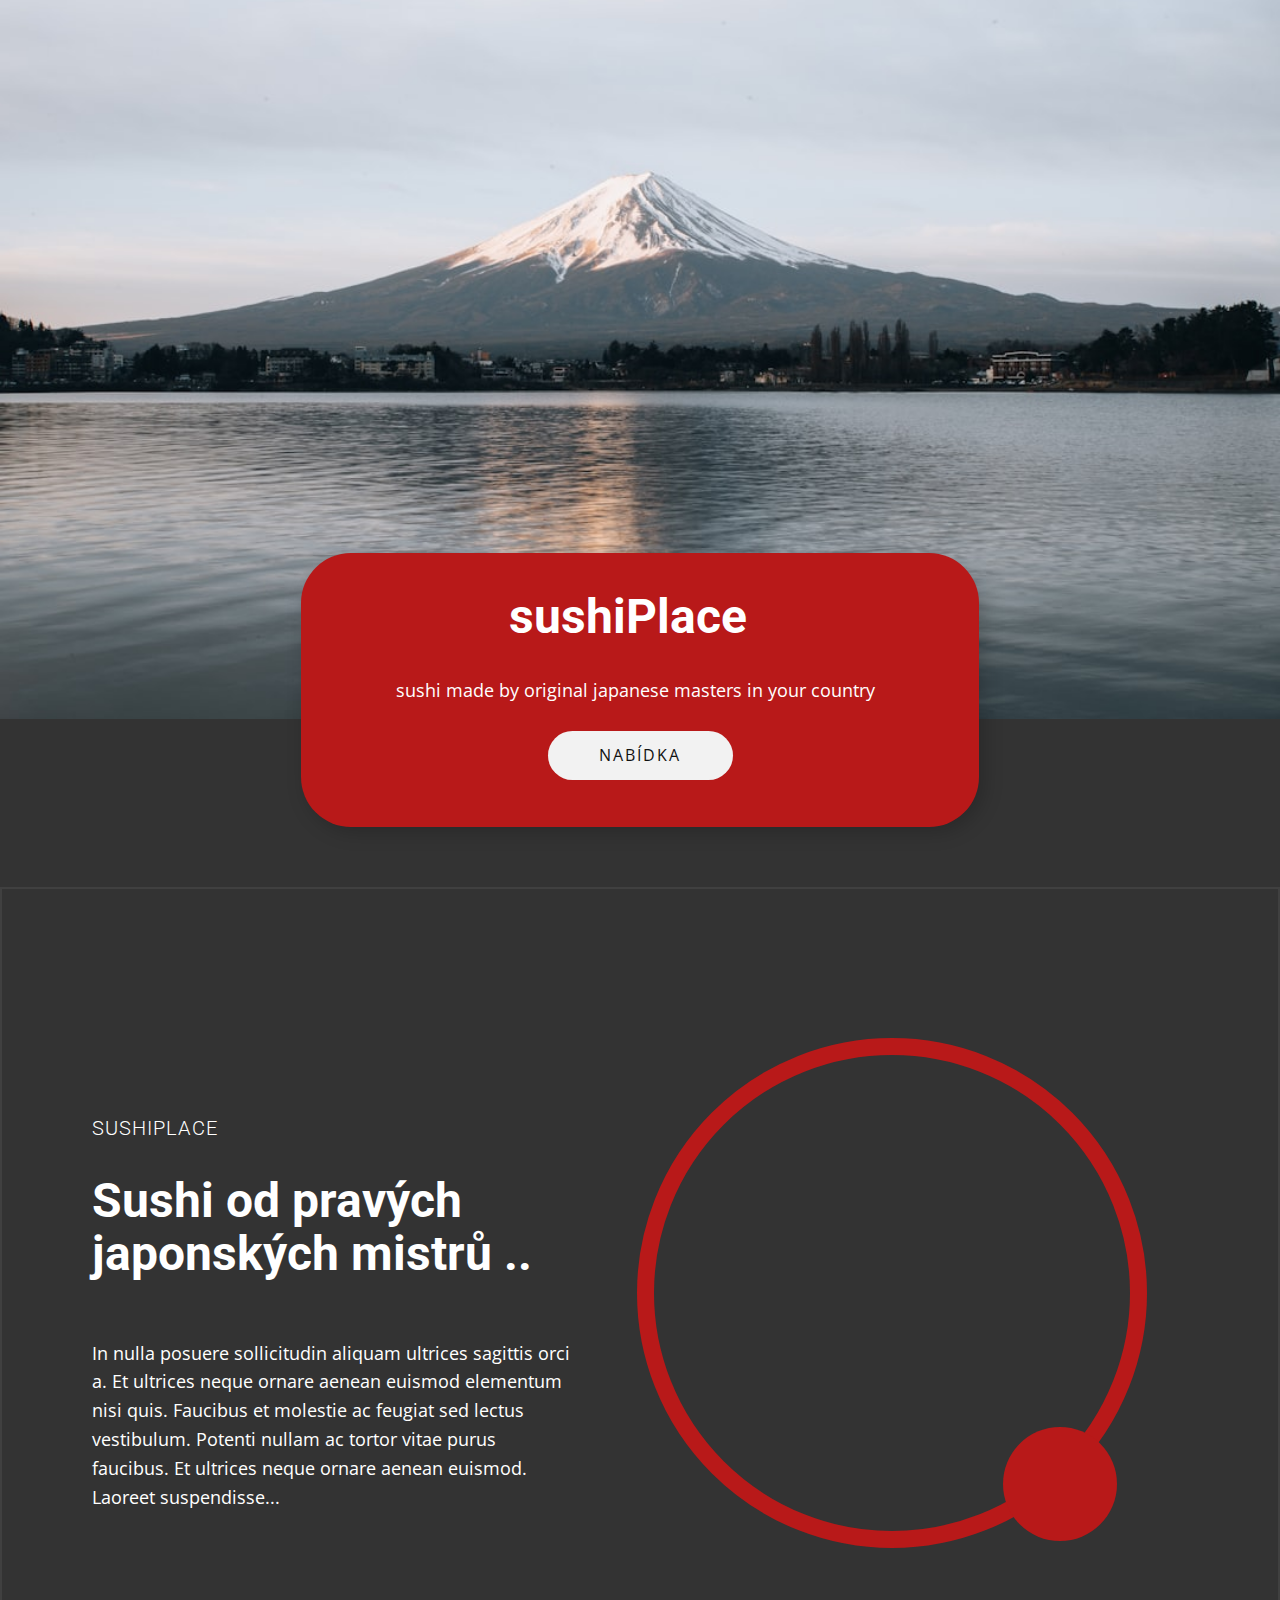
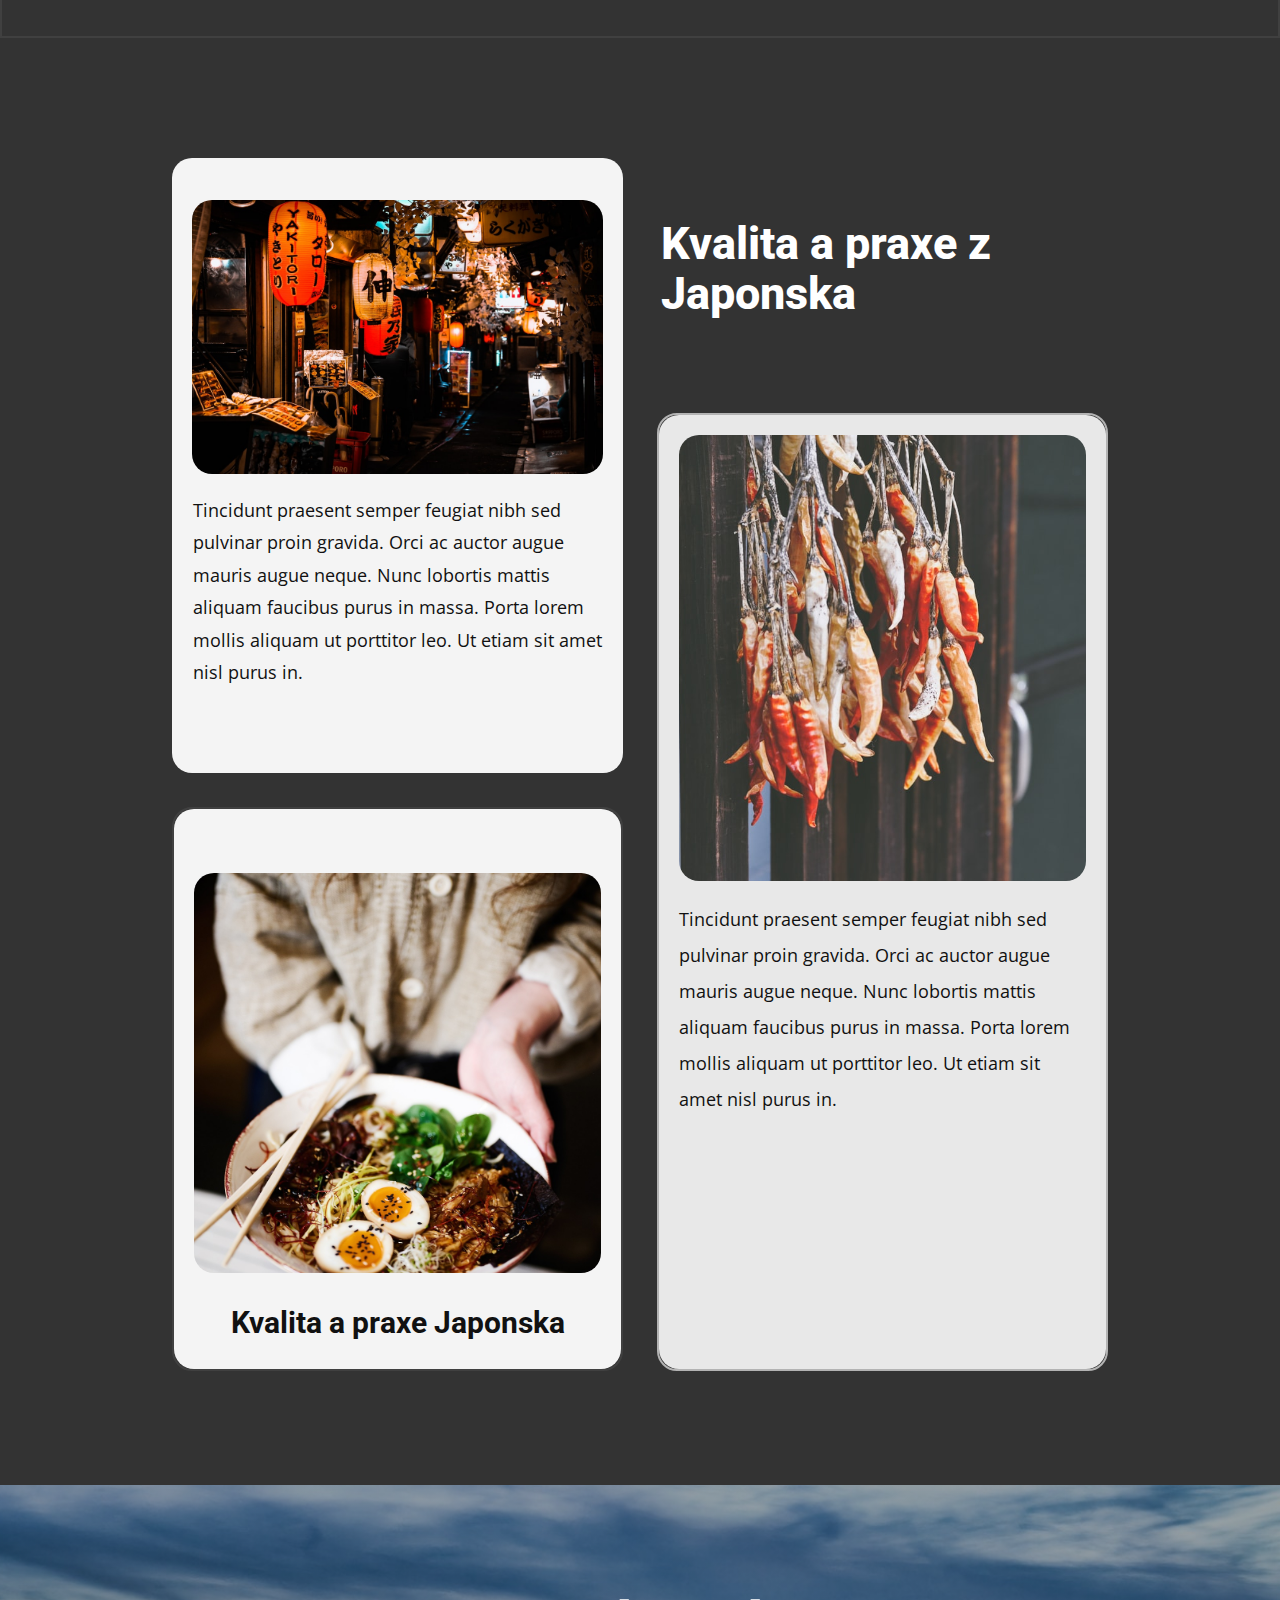
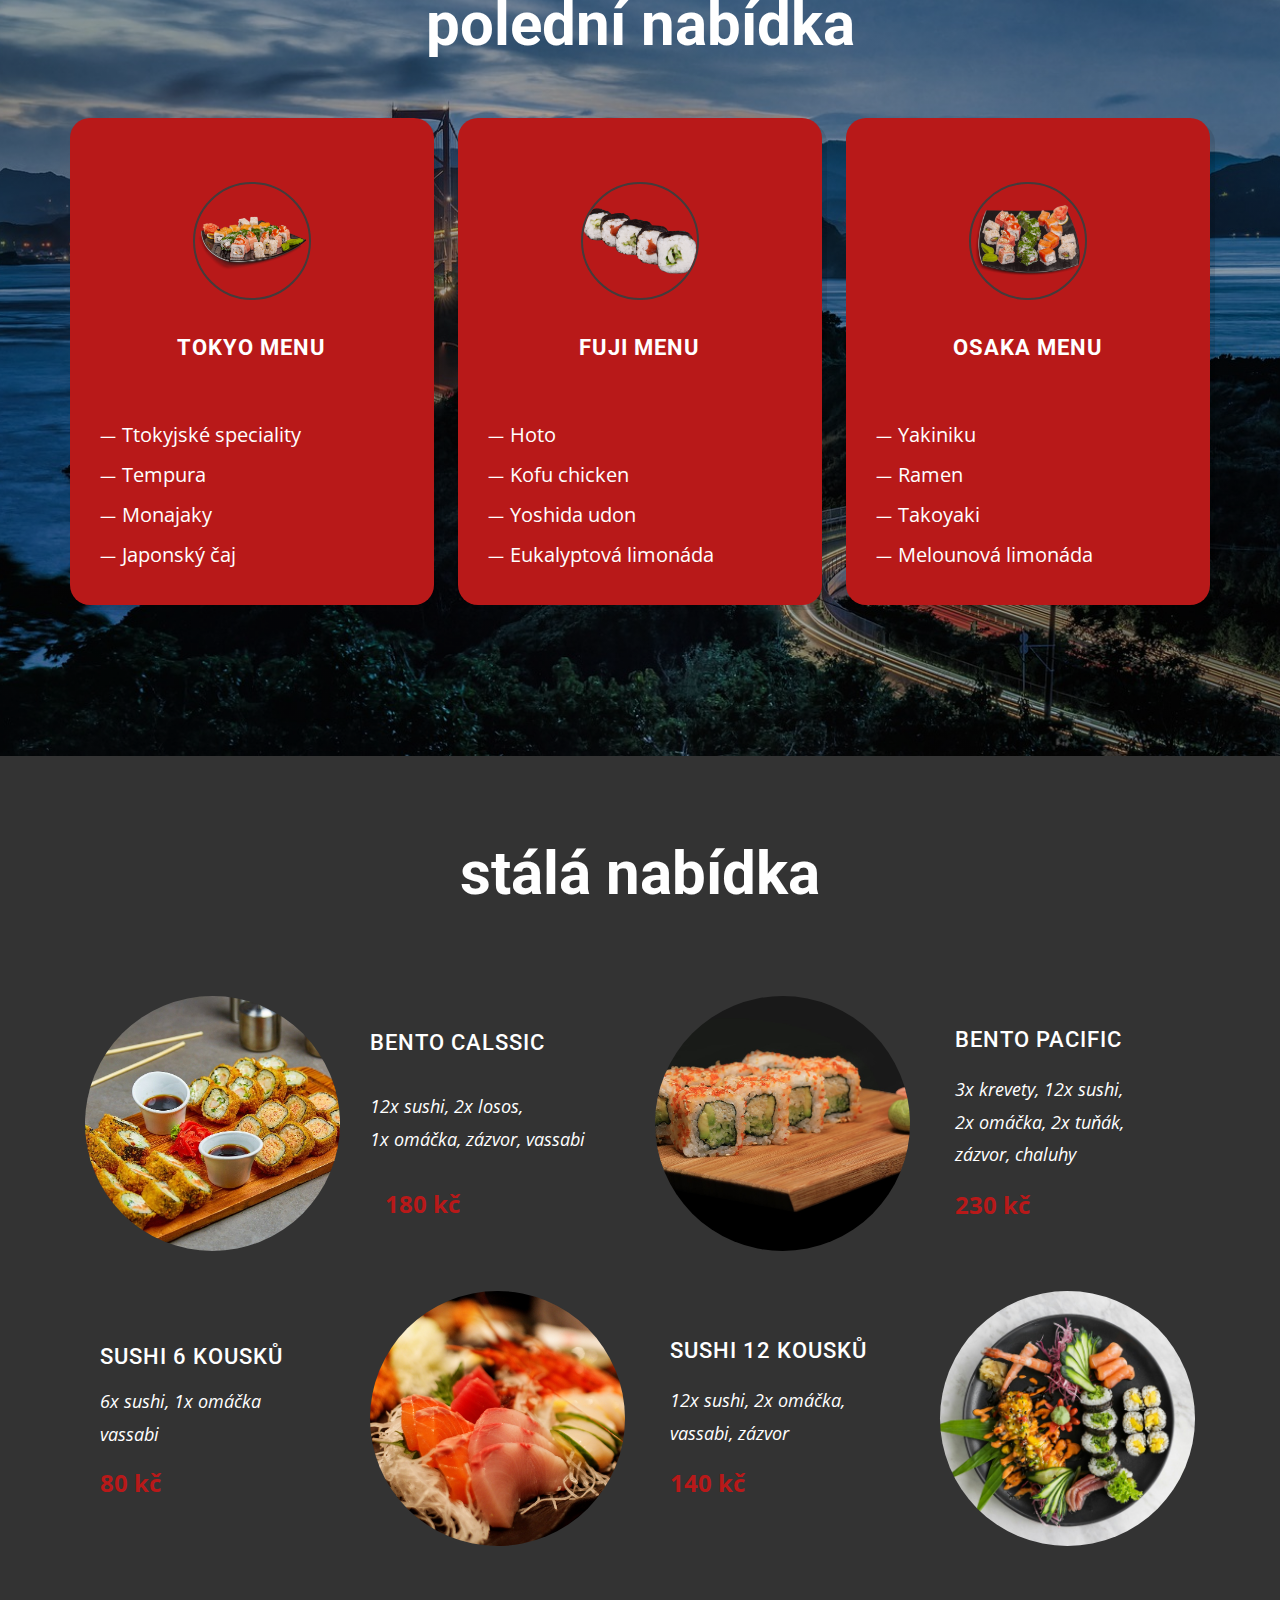
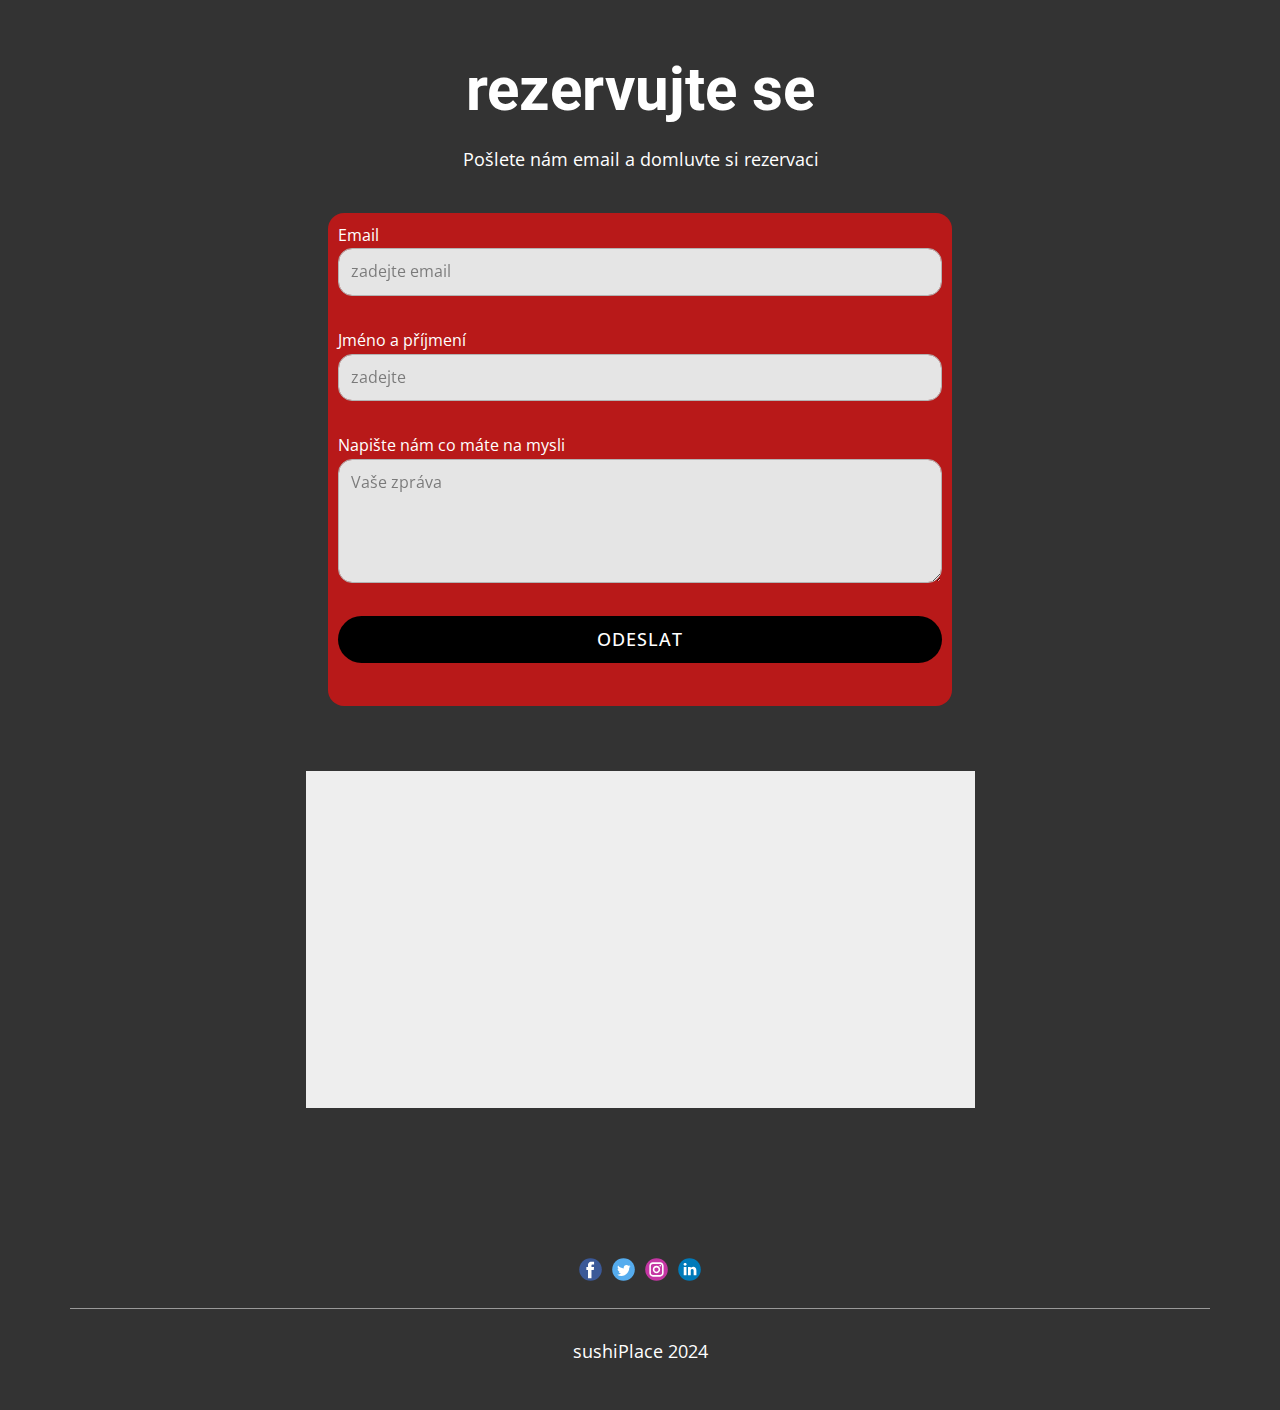
==== commit c45451af: "Update Home.html" ====
--- a/Home.html
+++ b/Home.html
@@ -20,6 +20,27 @@
 		"name": "",
 		"sameAs": []
      }</script>
+
+    <script>
+
+   const section = document.getElementById('carousel_4ce4');
+	
+  function showHideSection() {
+  const now = new Date();
+  const hours = now.getHours(); 
+
+  if (hours < 11 || hours > 14) {
+    section.style.display = 'none';
+  } else {
+    section.style.display = 'block';
+  }
+}
+
+window.onload = showHideSection;
+
+setInterval(showHideSection, 60000);
+	
+</script>
 
 	
     <meta name="theme-color" content="#123a5a">
@@ -333,23 +354,3 @@
       </div></footer>
 </body>
 </html>
-<script>
-
-const section = document.getElementById('carousel_4ce4');
-	
-  function showHideSection() {
-  const now = new Date();
-  const hours = now.getHours(); 
-
-  if (hours < 11 || hours > 14) {
-    section.style.display = 'none';
-  } else {
-    section.style.display = 'block';
-  }
-}
-
-window.onload = showHideSection;
-
-setInterval(showHideSection, 60000);
-	
-</script>
